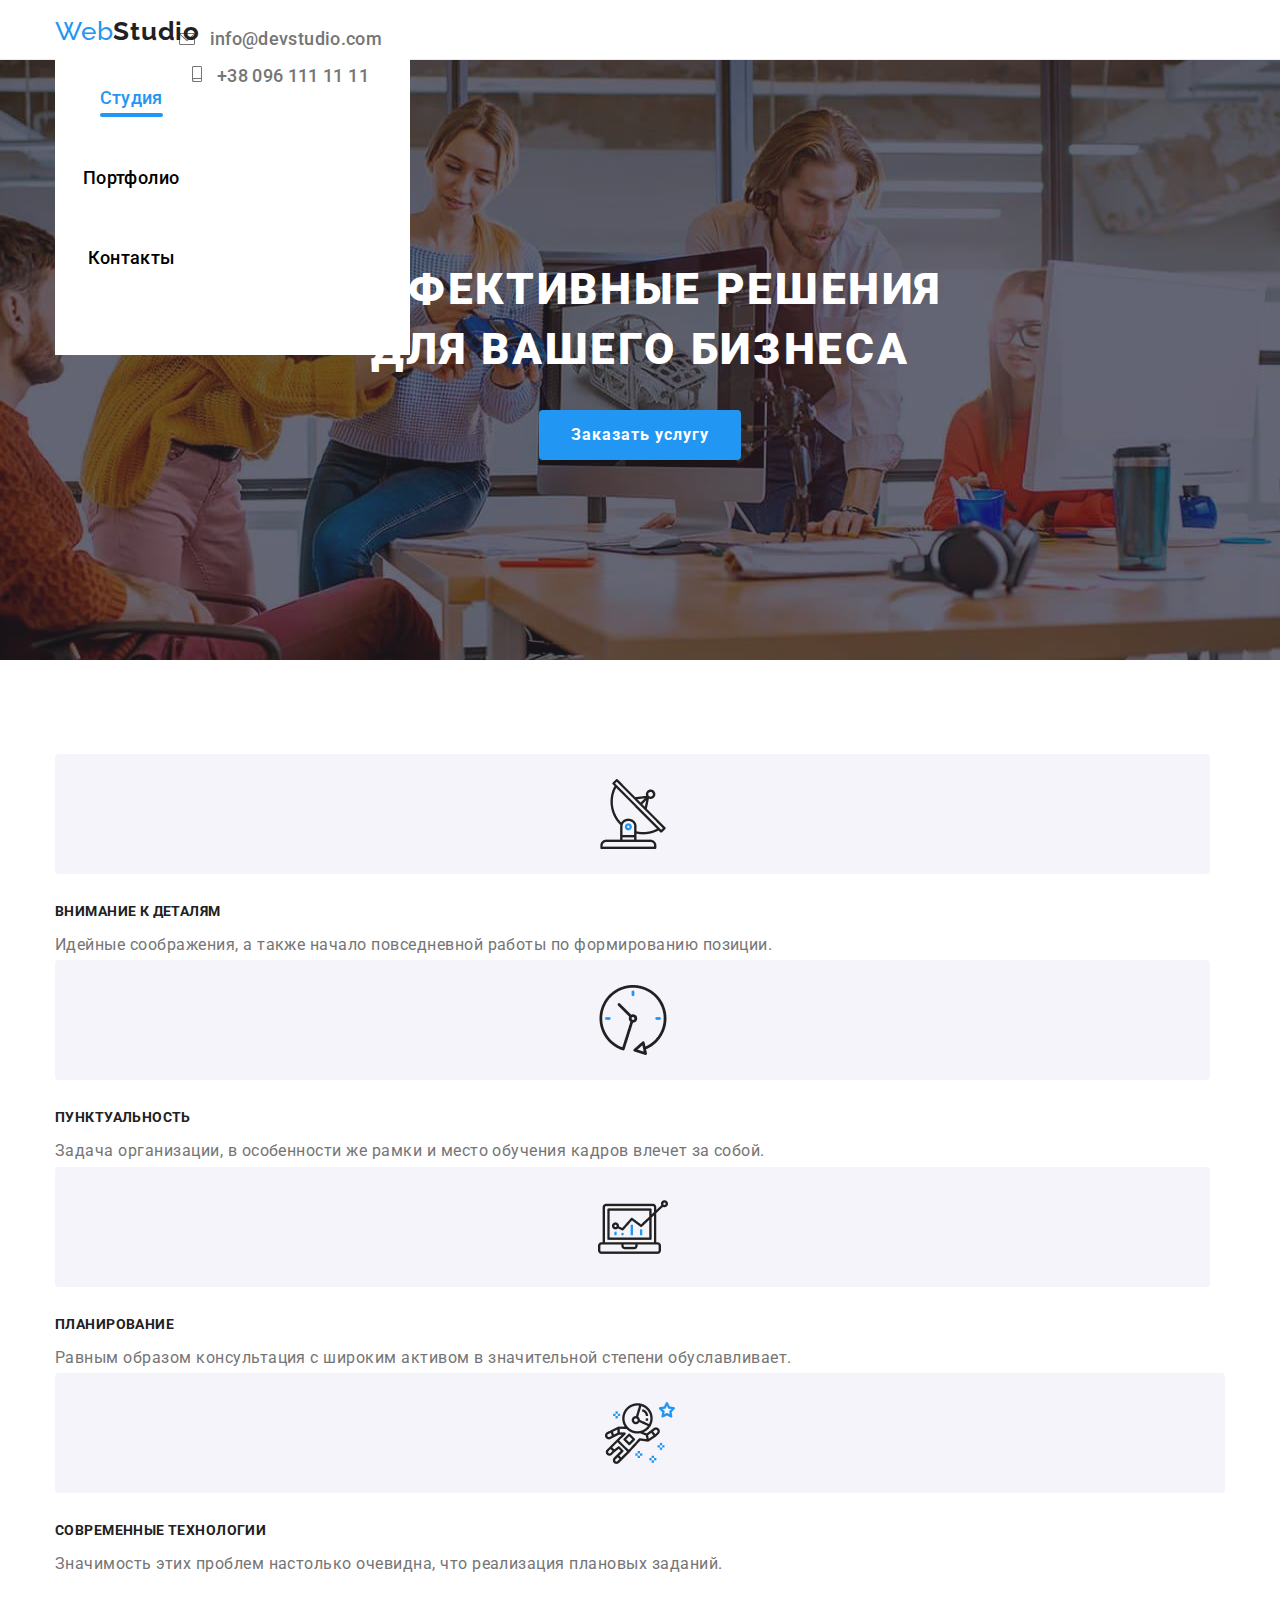
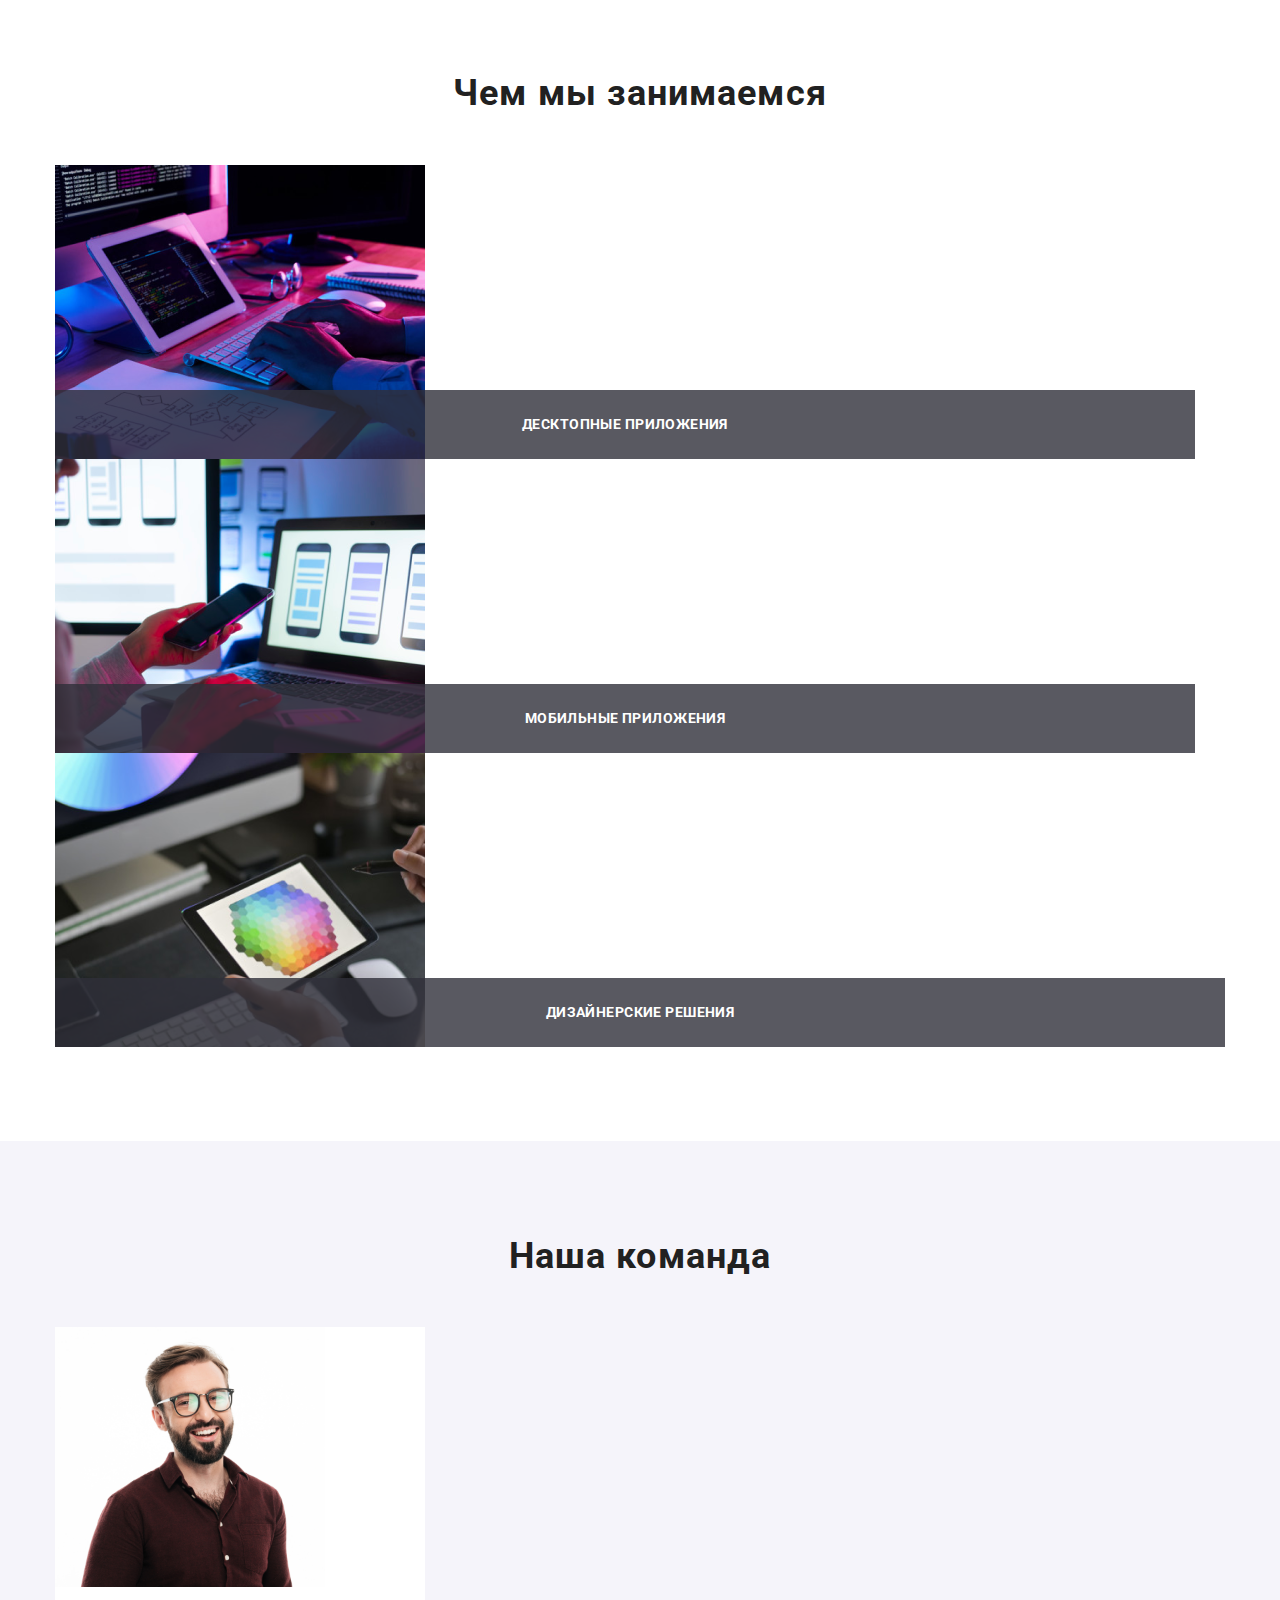
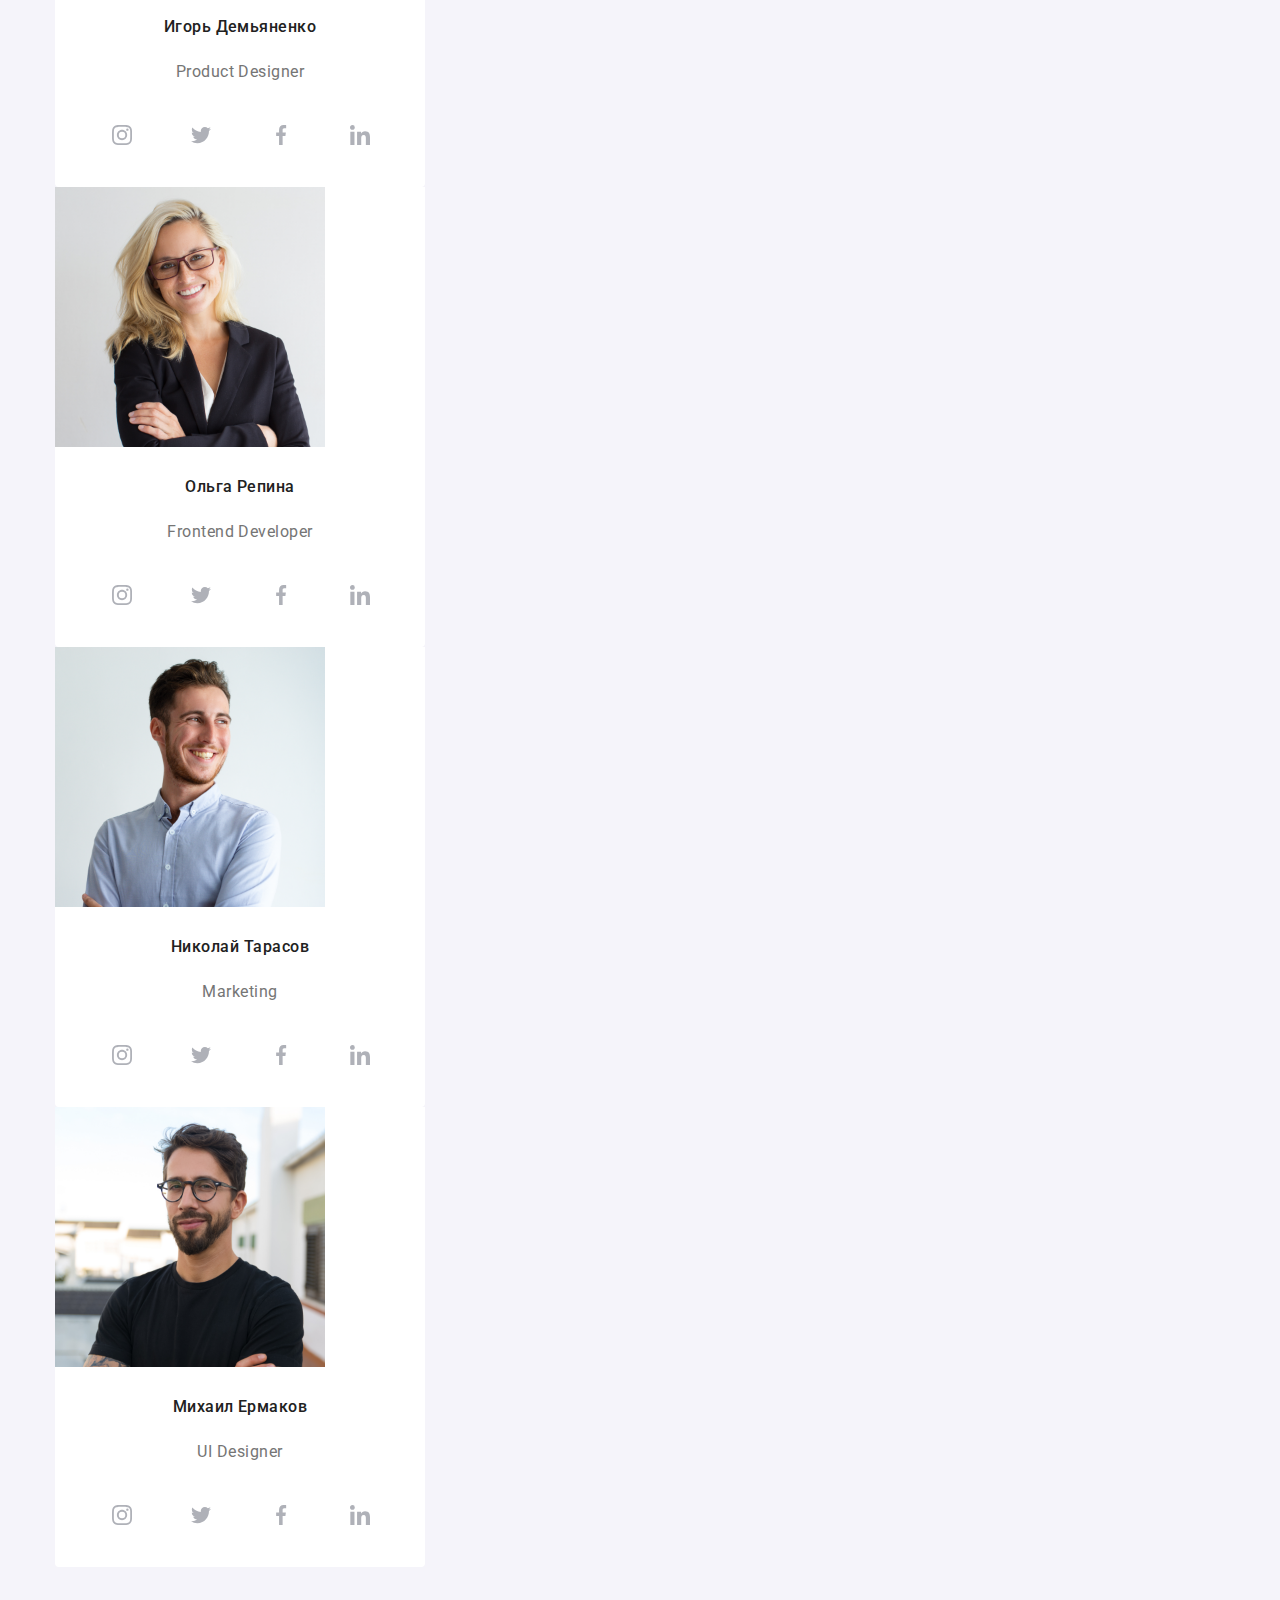
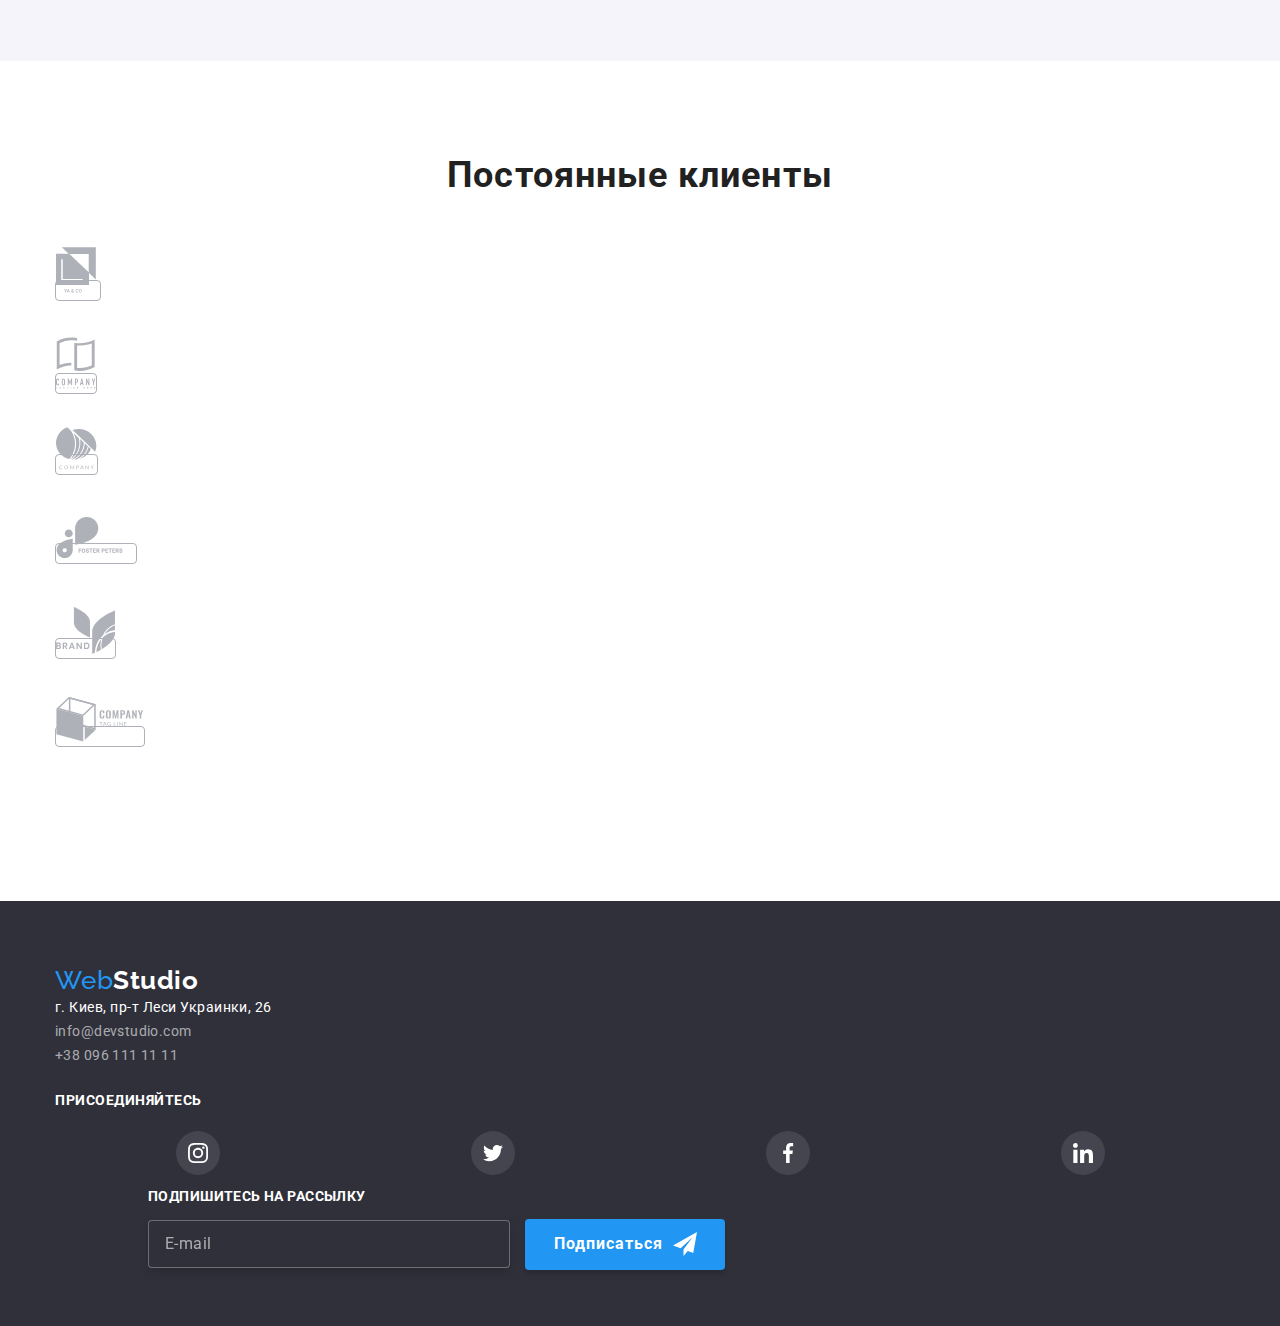
==== index.html @ 9c5ffc7f "mobile header" ====
<!DOCTYPE html>
<html lang="ru">
  <head>
    <meta charset="UTF-8" />
    <meta name="viewport" content="width=device-width, initial-scale=1.0" />
    <title>Title</title>
    <link
      href="https://fonts.googleapis.com/css2?family=Raleway:wght@700&family=Roboto:wght@400;500;700;900&display=swap"
      rel="stylesheet"
    />
    <link
      rel="stylesheet"
      href="https://cdnjs.cloudflare.com/ajax/libs/modern-normalize/0.7.0/modern-normalize.min.css"
    />
    <link rel="stylesheet" href="css/main.min.css" />
  </head>

  <body>
    <header class="header">
      <div class="container flexbox">
        <a href="./index.html" class="logo"
          ><span class="nav__link-logo--webtext">Web</span
          ><span class="nav__link-logo--text">Studio</span>
        </a>
        <button
          type="button"
          class="mobilebtn is-open"
          aria-expanded="false"
          aria-controls="mobile-menu"
          data-menu-button
        >
          <svg
            width="40px"
            height="40px"
            aria-label="Переключатель мобильного меню"
          >
            <use
              width="19"
              height="19"
              class="mobilebtn__close"
              xlink:href="./mobileicon/sprite.svg#close_24px"
            ></use>

            <use
              width="24"
              height="16"
              class="mobilebtn__menu"
              xlink:href="./mobileicon/sprite.svg#menu_24px"
            ></use>
          </svg>
        </button>
        <div class="mobile-menu is-open" id="mobile-menu" data-menu>
          <ul class="list mobile-text">
            <li class="mobile-text__item">
              <a href="./index.html" class="mobile-text__item--link--current"
                >Студия</a
              >
            </li>
            <li class="mobile-text__item">
              <a href="./portfolio.html" class="mobile-text__item--link"
                >Портфолио</a
              >
            </li>
            <li class="mobile-text__item">
              <a href="#" class="mobile-text__item--link">Контакты</a>
            </li>
          </ul>

          <ul class="list contacts">
            <li class="contacts__item">
              <a class="contacts__link" href="mailto:info@devstudio.com">
                <svg class="icon-mail">
                  <use href="./svg/xx/sprite.svg#envelope"></use>
                </svg>
                info@devstudio.com</a
              >
            </li>
            <li class="contacts__item">
              <a class="contacts__link" href="tel:+380961111111">
                <svg class="icon-tel">
                  <use href="./svg/xx/sprite.svg#smartphone"></use>
                </svg>
                +38 096 111 11 11</a
              >
            </li>
          </ul>
        </div>
        <!--<nav class="nav">
          <a href="./index.html" class="nav__link-logo"
            ><span class="nav__link-logo--webtext">Web</span
            ><span class="nav__link-logo--text">Studio</span>
          </a>

          <button
            type="button"
            class="mobilebtn is-open"
            aria-expanded="false"
            data-menu-button
          >
            <svg
              width="40"
              height="40"
              aria-label="Переключатель мобильного меню"
            >
              <use
                class="mobilebtn_close"
                xlink:href="./mobileicon/sprite.svg#close_24px"
              ></use>

              <use
                class="mobilebtn_menu"
                xlink:href="./mobileicon/sprite.svg#menu_24px"
              ></use>
            </svg>
          </button>
          <div class="mobile-menu">
            <ul class="list textnav">
              <li class="nav-item">
                <a href="./index.html" class="textnav--link--current">Студия</a>
              </li>
              <li class="nav-item">
                <a href="./portfolio.html" class="textnav--link">Портфолио</a>
              </li>
              <li class="nav-item">
                <a href="#" class="textnav--link">Контакты</a>
              </li>
            </ul>

            <ul class="list links-header">
              <li class="mail">
                <a class="mail__link" href="mailto:info@devstudio.com">
                  <svg class="icon-mail">
                    <use href="./svg/xx/sprite.svg#envelope"></use>
                  </svg>
                  info@devstudio.com</a
                >
              </li>
              <li class="tel">
                <a class="tel__link" href="tel:+380961111111">
                  <svg class="icon-tel">
                    <use href="./svg/xx/sprite.svg#smartphone"></use>
                  </svg>
                  +38 096 111 11 11</a
                >
              </li>
            </ul>
          </div>
          <ul class="list textnav">
            <li class="nav-item">
              <a href="./index.html" class="textnav--link--current">Студия</a>
            </li>
            <li class="nav-item">
              <a href="./portfolio.html" class="textnav--link">Портфолио</a>
            </li>
            <li class="nav-item">
              <a href="#" class="textnav--link">Контакты</a>
            </li>
          </ul>
        </nav>

        <ul class="list links-header">
          <li class="mail">
            <a class="mail__link" href="mailto:info@devstudio.com">
              <svg class="icon-mail">
                <use href="./svg/xx/sprite.svg#envelope"></use>
              </svg>
              info@devstudio.com</a
            >
          </li>
          <li class="tel">
            <a class="tel__link" href="tel:+380961111111">
              <svg class="icon-tel">
                <use href="./svg/xx/sprite.svg#smartphone"></use>
              </svg>
              +38 096 111 11 11</a
            >
          </li>
        </ul>-->
      </div>
    </header>

    <main>
      <!-- Герой -->
      <section class="hero">
        <div class="container">
          <h1 class="hero__title">
            Эффективные решения <br />
            для вашего бизнеса
          </h1>
          <button type="button" class="button__hero" data-modal-open>
            Заказать услугу
          </button>
        </div>
      </section>

      <!-- Особенности -->
      <section class="features">
        <div class="container">
          <ul class="skill flexbox">
            <li class="skill__icon icon-antena">
              <h3 class="skill__title-text">Внимание к деталям</h3>
              <p class="skill__paragraf">
                Идейные соображения, а также начало повседневной работы по
                формированию позиции.
              </p>
            </li>
            <li class="skill__icon icon-clock">
              <h3 class="skill__title-text">Пунктуальность</h3>
              <p class="skill__paragraf">
                Задача организации, в особенности же рамки и место обучения
                кадров влечет за собой.
              </p>
            </li>
            <li class="skill__icon icon-diagram">
              <h3 class="skill__title-text">Планирование</h3>
              <p class="skill__paragraf">
                Равным образом консультация с широким активом в значительной
                степени обуславливает.
              </p>
            </li>
            <li class="skill__icon icon-astronavt">
              <h3 class="skill__title-text">Современные технологии</h3>
              <p class="skill__paragraf">
                Значимость этих проблем настолько очевидна, что реализация
                плановых заданий.
              </p>
            </li>
          </ul>
        </div>
      </section>

      <!-- Чем мы занимаемся -->
      <section class="our-work">
        <div class="container">
          <h2 class="our-work__title">Чем мы занимаемся</h2>
          <ul class="our-work__list flexbox">
            <div class="our-work__overlay">
              <li>
                <img src="./img/img1.png" alt="" />
              </li>
              <p class="our-work__text">Десктопные приложения</p>
            </div>
            <div class="our-work__overlay">
              <li>
                <img src="./img/img2.png" alt="" />
                <p class="our-work__text">Мобильные приложения</p>
              </li>
            </div>
            <div class="our-work__overlay">
              <li>
                <img src="./img/img3.png" alt="" />
                <p class="our-work__text">Дизайнерские решения</p>
              </li>
            </div>
          </ul>
        </div>
      </section>

      <!-- Наша команда -->
      <section class="our-team">
        <div class="container">
          <h2 class="our-team__title">Наша команда</h2>
          <ul class="our-team__list">
            <li class="our-team__list--item">
              <img src="./img/foto1.png" alt="Игорь Демьяненко" width="270" />
              <h3 class="our-team__name">Игорь Демьяненко</h3>
              <p>Product Designer</p>
              <ul class="social">
                <li class="social__list">
                  <a class="social__link" href="https://www.instagram.com/">
                    <svg class="icon">
                      <use href="./svg/sprite.svg#instagram"></use>
                    </svg>
                  </a>
                </li>
                <li class="social__list">
                  <a class="social__link flex" href="https://twitter.com/home">
                    <svg class="icon">
                      <use href="./svg/sprite.svg#twitter"></use>
                    </svg>
                  </a>
                </li>
                <li class="social__list">
                  <a class="social__link flex" href="https://www.facebook.com/">
                    <svg class="icon">
                      <use href="./svg/sprite.svg#facebook"></use>
                    </svg>
                  </a>
                </li>
                <li class="social__list">
                  <a class="social__link flex" href="https://www.linkedin.com/">
                    <svg class="icon">
                      <use href="./svg/sprite.svg#linkedin"></use>
                    </svg>
                  </a>
                </li>
              </ul>
            </li>
            <li class="our-team__list--item">
              <img src="./img/foto2.png" alt="Ольга Репина" width="270" />
              <h3 class="our-team__name">Ольга Репина</h3>
              <p>Frontend Developer</p>
              <ul class="social">
                <li class="social__list">
                  <a
                    class="social__link flex"
                    href="https://www.instagram.com/"
                  >
                    <svg class="icon">
                      <use href="./svg/sprite.svg#instagram"></use>
                    </svg>
                  </a>
                </li>
                <li class="social__list">
                  <a class="social__link flex" href="https://twitter.com/home">
                    <svg class="icon">
                      <use href="./svg/sprite.svg#twitter"></use>
                    </svg>
                  </a>
                </li>
                <li class="social__list">
                  <a class="social__link flex" href="https://www.facebook.com/">
                    <svg class="icon">
                      <use href="./svg/sprite.svg#facebook"></use>
                    </svg>
                  </a>
                </li>
                <li class="social__list">
                  <a class="social__link flex" href="https://www.linkedin.com/">
                    <svg class="icon">
                      <use href="./svg/sprite.svg#linkedin"></use>
                    </svg>
                  </a>
                </li>
              </ul>
            </li>
            <li class="our-team__list--item">
              <img src="./img/foto3.png" alt="Николай Тарасов" width="270" />
              <h3 class="our-team__name">Николай Тарасов</h3>
              <p>Marketing</p>
              <ul class="social">
                <li class="social__list">
                  <a
                    class="social__link flex"
                    href="https://www.instagram.com/"
                  >
                    <svg class="icon">
                      <use href="./svg/sprite.svg#instagram"></use>
                    </svg>
                  </a>
                </li>
                <li class="social__list">
                  <a class="social__link flex" href="https://twitter.com/home">
                    <svg class="icon">
                      <use href="./svg/sprite.svg#twitter"></use>
                    </svg>
                  </a>
                </li>
                <li class="social__list">
                  <a class="social__link flex" href="https://www.facebook.com/">
                    <svg class="icon">
                      <use href="./svg/sprite.svg#facebook"></use>
                    </svg>
                  </a>
                </li>
                <li class="social__list">
                  <a class="social__link flex" href="https://www.linkedin.com/">
                    <svg class="icon">
                      <use href="./svg/sprite.svg#linkedin"></use>
                    </svg>
                  </a>
                </li>
              </ul>
            </li>
            <li class="our-team__list--item">
              <img src="./img/foto4.png" alt="Михаил Ермаков" width="270" />
              <h3 class="our-team__name">Михаил Ермаков</h3>
              <p>UI Designer</p>
              <ul class="social">
                <li class="social__list">
                  <a
                    class="social__link flex"
                    href="https://www.instagram.com/"
                  >
                    <svg class="icon">
                      <use href="./svg/sprite.svg#instagram"></use>
                    </svg>
                  </a>
                </li>
                <li class="social__list">
                  <a class="social__link flex" href="https://twitter.com/home">
                    <svg class="icon">
                      <use href="./svg/sprite.svg#twitter"></use>
                    </svg>
                  </a>
                </li>
                <li class="social__list">
                  <a class="social__link flex" href="https://www.facebook.com/">
                    <svg class="icon">
                      <use href="./svg/sprite.svg#facebook"></use>
                    </svg>
                  </a>
                </li>
                <li class="social__list">
                  <a class="social__link flex" href="https://www.linkedin.com/">
                    <svg class="icon">
                      <use href="./svg/sprite.svg#linkedin"></use>
                    </svg>
                  </a>
                </li>
              </ul>
            </li>
          </ul>
        </div>
      </section>
      <section>
        <!-- Постоянные клиенты -->
        <div class="container">
          <h2 class="title-client">Постоянные клиенты</h2>
          <ul class="client">
            <li class="client__list">
              <a class="client__list--logo-link" href="">
                <svg class="client__list--logo-one">
                  <use xlink:href=".\svg\sprite.svg#logo1"></use>
                </svg>
              </a>
            </li>

            <li class="client__list">
              <a class="client__list--logo-link" href="">
                <svg class="client__list--logo-two">
                  <use xlink:href="./svg/sprite.svg#logo2"></use>
                </svg>
              </a>
            </li>

            <li class="client__list">
              <a class="client__list--logo-link" href="">
                <svg class="client__list--logo-three">
                  <use xlink:href="./svg/sprite.svg#logo3"></use>
                </svg>
              </a>
            </li>

            <li class="client__list">
              <a class="client__list--logo-link" href="">
                <svg class="client__list--logo-four">
                  <use xlink:href="./svg/sprite.svg#logo4"></use>
                </svg>
              </a>
            </li>

            <li class="client__list">
              <a class="client__list--logo-link" href="">
                <svg class="client__list--logo-five">
                  <use xlink:href="./svg/sprite.svg#logo5"></use>
                </svg>
              </a>
            </li>

            <li class="client__list">
              <a class="client__list--logo-link" href="">
                <svg class="client__list--logo-six">
                  <use xlink:href="./svg/sprite.svg#logo6"></use>
                </svg>
              </a>
            </li>
          </ul>
        </div>
      </section>
    </main>
    <!-- Контакты -->
    <footer class="section-footer">
      <div class="footer container">
        <div class="address">
          <a href="./index.html"
            ><span class="address__accent-text">Web</span
            ><span class="address__logo-footer">Studio</span></a
          >
          <address class="address--footer">
            г. Киев, пр-т Леси Украинки, 26
          </address>

          <ul class="footer__links">
            <li>
              <a href="mailto:info@devstudio.com" class="footer__links--mail"
                >info@devstudio.com</a
              >
            </li>
            <li>
              <a href="tel:+380961111111" class="footer__links--tel"
                >+38 096 111 11 11</a
              >
            </li>
          </ul>
        </div>
        <div class="join">
          <h5>присоединяйтесь</h5>
          <ul class="footer-social">
            <li class="social__list">
              <a class="join__link" href="https://www.instagram.com/">
                <svg class="icon">
                  <use href="./svg/sprite.svg#instagram"></use>
                </svg>
              </a>
            </li>
            <li class="social__list">
              <a class="join__link" href="https://twitter.com/home">
                <svg class="icon">
                  <use href="./svg/sprite.svg#twitter"></use>
                </svg>
              </a>
            </li>
            <li class="social__list">
              <a class="join__link" href="https://www.facebook.com/">
                <svg class="icon">
                  <use href="./svg/sprite.svg#facebook"></use>
                </svg>
              </a>
            </li>
            <li class="social__list">
              <a class="join__link" href="https://www.linkedin.com/">
                <svg class="icon">
                  <use href="./svg/sprite.svg#linkedin"></use>
                </svg>
              </a>
            </li>
          </ul>
        </div>
        <div class="footer-form">
          <p>Подпишитесь на рассылку</p>
          <form action="subscribe-form"></form>
          <input
            class="footer-form__input"
            type="email"
            name="email"
            placeholder="E-mail"
          />
          <button class="footer-form__btn">
            Подписаться
            <svg class="footer-form--icon">
              <use xlink:href="./form/sprite.svg#send"></use>
            </svg>
          </button>
        </div>
      </div>
    </footer>

    <div class="backdrop is-hidden" data-modal>
      <div class="modal">
        <button type="button" class="modal__close-button" data-modal-close>
          ✕
        </button>

        <div class="modal__content">
          <p class="modal__title">Оставьте свои данные, мы вам перезвоним</p>

          <form action=""></form>
          <form class="form">
            <div class="form__field">
              <label for="name" class="form--label">Имя</label>
              <input type="text" name="name" id="name" class="form--input" />
              <svg class="form__field--icon">
                <use href="./form/sprite.svg#name"></use>
              </svg>
            </div>

            <div class="form__field">
              <label for="tel" class="form--label">Телефон</label>
              <input type="tel" name="tel" id="tel" class="form--input" />
              <svg class="form__field--icon">
                <use href="./form/sprite.svg#phone"></use>
              </svg>
            </div>

            <div class="form__field">
              <label for="email" class="form--label">Почта</label>
              <input type="email" name="email" id="email" class="form--input" />
              <svg class="form__field--icon">
                <use href="./form/sprite.svg#email"></use>
              </svg>
            </div>

            <div class="form__field">
              <label for="comments" class="form--label">Комментарий</label>
              <textarea
                class="form--textarea"
                name="comments"
                id="comments"
                cols="30"
                ows="10"
                placeholder="Введите текст"
              ></textarea>
            </div>

            <div class="form__field checkbox">
              <label class="form--label"
                >Соглашаюсь с рассылкой и принимаю
                <a class="form--link" href="">Условия договора</a>
                <input
                  type="checkbox"
                  name="checkbox"
                  class="form--input--checkbox"
                />
                <span class="check-box"> </span>
              </label>
            </div>

            <button type="submit" class="submit-button">Отправить</button>
          </form>
        </div>
      </div>
    </div>
    <script src="./js/script.js"></script>
    <script src="./js/menu.js"></script>
  </body>
</html>
---- css/main.min.css ----
html{box-sizing:border-box}body{color:#757575;background-color:#fff;font-family:Roboto, sans-serif;letter-spacing:0.03em}a{text-decoration:none}.container{width:1200px;margin-left:auto;margin-right:auto;padding-left:15px;padding-right:15px}@media (min-width: 480px){.container{width:480px}}@media (min-width: 768px){.container{width:768px}}@media (min-width: 1200px){.container{width:1200px;margin-left:auto;margin-right:auto;padding-left:15px;padding-right:15px}}.header .portfolio-header .flexbox{align-items:center;justify-content:flex-end}.header .portfolio-header{padding-top:32px;padding-bottom:32px}.header .portfolio-header .mail{margin-right:50px}.portfolio{margin-top:95px;margin-bottom:93px}.portfolio-header{border-bottom:1px solid #eeeeee}img{display:block;height:auto}.client{box-sizing:border-box;justify-content:space-between;padding-bottom:94px;padding-top:50px;list-style:none;margin:0;padding-left:0}.client__list{margin:0;width:calc((100% - 30px * 5) / 6);height:90px}.client__list:last-child{margin-right:0px}.client__list--logo-link{margin:0;width:100%;height:100%;color:#afb1b8;border:1px solid #afb1b8;border-radius:4px;justify-content:center;align-items:center;transition-property:border;transition-duration:250ms;transition-timing-function:cubic-bezier(0.4, 0, 0.2, 1)}.client__list--logo-link:hover svg{cursor:pointer;fill:#2196f3}.client__list--logo-link:hover{border:1px solid #2196f3;border-radius:4px}.client__list--logo-one{width:44px;height:49px;fill:currentColor;transition-property:fill;transition-duration:250ms;transition-timing-function:cubic-bezier(0.4, 0, 0.2, 1)}.client__list--logo-two{width:40px;height:52px;fill:currentColor;transition-property:fill;transition-duration:250ms;transition-timing-function:cubic-bezier(0.4, 0, 0.2, 1)}.client__list--logo-three{width:41px;height:43px;fill:currentColor;transition-property:fill;transition-duration:250ms;transition-timing-function:cubic-bezier(0.4, 0, 0.2, 1)}.client__list--logo-four{width:80px;height:42px;fill:currentColor;transition-property:fill;transition-duration:250ms;transition-timing-function:cubic-bezier(0.4, 0, 0.2, 1)}.client__list--logo-five{width:59px;height:47px;fill:currentColor;transition-property:fill;transition-duration:250ms;transition-timing-function:cubic-bezier(0.4, 0, 0.2, 1)}.client__list--logo-six{width:88px;height:45px;fill:currentColor;transition-property:fill;transition-duration:250ms;transition-timing-function:cubic-bezier(0.4, 0, 0.2, 1)}button{font-family:inherit}.button__hero{color:#fff;background-color:#2196f3;font-weight:bold;font-size:16px;line-height:1.88;text-align:center;letter-spacing:0.06em;cursor:pointer;border:none;border-radius:4px;padding:10px 32px}.submit-button{width:200px;height:50px;background:#2196f3;border-radius:4px;border:none;color:#fff;font-family:Roboto;font-weight:bold;font-size:16px;line-height:1.9;letter-spacing:0.06em;margin-left:124px}.submit-button:focus,.submit-button:hover{box-shadow:0px 4px 4px rgba(0,0,0,0.15)}.list-button{list-style:none;justify-content:center;padding:0;margin:0;padding-bottom:50px}.list-button__item:not(:last-child){margin-right:8px}.list-button__item--button{color:#212121;background-color:#f5f4fa;font-weight:500;font-size:16px;line-height:1.62;letter-spacing:0.03em;text-align:center;border:none;border-radius:4px;padding:6px 22px;transition-property:background-color, color;transition-duration:250ms;transition-timing-function:cubic-bezier(0.4, 0, 0.2, 1)}.list-button__item--button:hover,.list-button__item--button:focus{color:#fff;background-color:#2196f3}.social{align-items:center;justify-content:space-around;padding-top:16px;padding-bottom:30px;padding-right:30px;padding-left:32px;list-style:none;display:flex}.social__list .social__link,.social__list .follow-link{width:44px;height:44px}.social__list:not(:last-child){margin-right:10px}.social__link{display:flex;margin:0;width:100%;height:100%;justify-content:center;align-items:center;border-radius:50%;transition-property:background-color;transition-duration:250ms;transition-timing-function:cubic-bezier(0.4, 0, 0.2, 1)}.social__link:hover{background-color:#2196f3}.social__link:hover .icon{fill:#fff}.footer-social{align-items:center;justify-content:space-around;margin-top:20px;display:flex;list-style:none;padding:0;margin:0}.footer-social:not(:last-child){margin-right:10px}.join{color:#fff;font-weight:bold;font-size:17px;line-height:1.14;letter-spacing:0.03em;text-transform:uppercase}.join__link{display:flex;margin:0;width:44px;height:44px;justify-content:center;align-items:center;border-radius:50%;background-color:rgba(255,255,255,0.1);transition-property:background-color;transition-duration:250ms;transition-timing-function:cubic-bezier(0.4, 0, 0.2, 1)}.join__link:hover{background-color:#2196f3}.join__link:hover .icon{fill:#fff}.join__link .icon{fill:#fff}.backdrop{position:fixed;top:0;left:0;width:100%;height:100%;background-color:rgba(0,0,0,0.2);opacity:1;transition:opacity 250ms cubic-bezier(0.4, 0, 0.2, 1);z-index:1;overflow-y:scroll}.is-hidden{display:none}.modal{position:absolute;top:50%;left:50%;transform:translate(-50%, -50%) scale(1);transition:750ms cubic-bezier(0.4, 0, 0.2, 1);width:528px;height:581px;background:#fff;box-shadow:0px 1px 3px rgba(0,0,0,0.12),0px 1px 1px rgba(0,0,0,0.14),0px 2px 1px rgba(0,0,0,0.2);border-radius:4px}.modal__close-button{position:absolute;font-size:15px;width:30px;height:30px;background:#fff;box-sizing:border-box;border-radius:50%;border:1px solid rgba(0,0,0,0.1);top:8px;right:8px;outline:transparent}.modal__close-button:hover,.modal__close-button:focus{color:#2196f3}.modal__content{display:flex;flex-direction:column;padding:40px}.modal__title{font-family:Roboto;font-weight:bold;font-size:20px;line-height:1.2;text-align:center;letter-spacing:0.03em;color:#212121;margin-bottom:16px}.form{background:#fff;border-radius:4px}.form__field{position:relative;display:flex;flex-direction:column}.form__field.checkbox{display:flex;flex-direction:row;justify-content:center;margin-bottom:30px}.form--label{margin-bottom:4px;font-family:Roboto;font-size:12px;line-height:1.17;letter-spacing:0.01em;color:#757575}.form--input{width:448px;height:40px;border:1px solid rgba(33,33,33,0.2);box-sizing:border-box;border-radius:4px;margin-bottom:14px;padding-left:42px;outline:none}.form--input:focus{border:1px solid #2196f3;border-width:1px;transition-property:border;outline:none}.form--input:focus+svg{fill:#2196f3;transition-property:fill}.form--input--checkbox{-webkit-appearance:none;-moz-appearance:none;appearance:none;position:absolute}.form--input--checkbox:checked+.check-box{background-image:url(../modal/check.svg);fill:#fff;background-color:#2196f3;transition-property:background-color, fill;transition-duration:250ms;transition-timing-function:cubic-bezier(0.4, 0, 0.2, 1)}.form__field--icon{position:absolute;top:29px;left:14px;height:18px;width:18px}.form--textarea{height:120px;border:1px solid rgba(33,33,33,0.2);box-sizing:border-box;border-radius:4px;resize:none;margin-bottom:20px;padding:12px 16px}.form--textarea::placeholder{font-family:Roboto;font-size:12px;line-height:1.2;letter-spacing:0.01em;color:rgba(117,117,117,0.5)}.form--link{color:#2196f3;border-bottom:1px solid #2196f3;display:inline-block;line-height:0.85}.form--textarea:focus{border:1px solid #2196f3;border-width:1px;transition-property:border;transition-duration:250ms;transition-timing-function:cubic-bezier(0.4, 0, 0.2, 1);outline:none}.check-box{position:absolute;background-image:url(../modal/Vector.svg);width:16px;height:15px;left:30px}.footer-form{font-weight:bold;font-size:14px;line-height:1.14;letter-spacing:0.03em;text-transform:uppercase;color:#fff;padding-left:93px}.footer-form__input{background-color:#2f303a;padding-left:16px;padding-right:166px;padding-top:15px;padding-bottom:15px;margin-right:12px;border:1px solid rgba(255,255,255,0.3);box-sizing:border-box;filter:drop-shadow(0px 4px 4px rgba(0,0,0,0.15));border-radius:4px}.footer-form__btn{display:inline-flex;align-items:center;padding-top:10px;padding-bottom:10px;padding-left:29px;padding-right:28px;font-weight:bold;font-size:16px;line-height:1.9;letter-spacing:0.06em;border:none;color:#fff;background-color:#2196f3;box-shadow:0px 4px 4px rgba(0,0,0,0.15);border-radius:4px;cursor:pointer}.footer-form--icon{width:24px;height:24px;margin-left:10px}input::placeholder{font-family:Roboto;font-size:16px;line-height:1.25;letter-spacing:0.03em;color:rgba(255,255,255,0.6)}.icon-mail{content:"";display:inline-block;width:16px;height:12px;margin-right:10px;background-image:url(./svg/xx/sprite.svg#envelope);background-size:contain;fill:currentColor;transition:color cubic-bezier(0.4, 0, 0.2, 1)}.icon-tel{content:"";display:inline-block;width:10px;height:16px;margin-right:10px;background-image:url(./svg/xx/sprite.svg#smartphone);background-size:contain;fill:currentColor;transition:color cubic-bezier(0.4, 0, 0.2, 1)}.nav{margin-right:auto;color:#212121}.nav__link-logo{padding-top:24px}.nav__link-logo--webtext{font-family:Raleway, sans-serif;font-weight:500;font-size:26px;line-height:1.19px;letter-spacing:0.03em;color:#2196f3}.nav__link-logo--text{font-family:Raleway, sans-serif;font-weight:bold;font-size:26px;line-height:1.19;letter-spacing:0.03em;margin-right:93px;color:#212121}.nav-item:not(:last-child){margin-right:50px}.textnav{color:#2196f3}.textnav--link:hover,.textnav--link:focus{color:#2196f3}.textnav--link--current{color:#2196f3;font-weight:500;font-size:14px;line-height:1.14;letter-spacing:0.02em;padding-top:32px;padding-bottom:32px;position:relative}.textnav--link--current::after{display:block;content:"";width:100%;height:4px;left:0;bottom:0;color:#2196f3;background:#2196f3;border-radius:2px;position:absolute}.textnav--link--prtflcurrent{color:#2196f3;font-weight:500;font-size:14px;line-height:1.14;letter-spacing:0.02em;padding-top:32px;padding-bottom:32px;position:relative}.textnav--link--prtflcurrent::after{display:block;content:"";width:100%;height:4px;left:0;bottom:0;color:#2196f3;background-color:#2196f3;border-radius:2px;position:absolute}.textnav--link{font-weight:500;font-size:14px;line-height:1.14;letter-spacing:0.02em;padding-top:32px;padding-bottom:32px;position:relative;color:#212121;transition-property:color;transition-duration:250ms;transition-timing-function:cubic-bezier(0.4, 0, 0.2, 1)}.links-header{font-weight:500;font-size:14px;line-height:1.14;letter-spacing:0.02em;padding-top:32px;color:#757575;transition-property:color;transition-duration:250ms;transition-timing-function:cubic-bezier(0.4, 0, 0.2, 1)}.mail__link{padding-right:30px;padding-top:32px;align-items:center;color:#757575;transition-property:color;transition-duration:250ms;transition-timing-function:cubic-bezier(0.4, 0, 0.2, 1)}.mail__link:hover,.mail__link:focus{fill:#2196f3;color:#2196f3}.tel__link{padding-top:32px;align-items:center;color:#757575;transition-property:color;transition-duration:250ms;transition-timing-function:cubic-bezier(0.4, 0, 0.2, 1)}.tel__link:hover,.tel__link:focus{cursor:pointer;fill:#2196f3;color:#2196f3}.hero{max-width:1600px;height:600px;margin-left:auto;margin-right:auto;background-image:linear-gradient(to right, rgba(47,48,58,0.4), rgba(47,48,58,0.4)),url(../img/hero-img.jpg);background-repeat:no-repeat;background-position:center;background-size:cover;background-color:#2f303a;padding-top:200px;padding-bottom:200px;text-align:center}.hero__title{font-weight:900;font-size:44px;line-height:1.36;text-align:center;letter-spacing:0.06em;text-transform:uppercase;margin:0;padding:0;margin-bottom:30px;color:#fff}.features{margin-top:94px}.list{list-style:none;padding:0;margin:0}.skill{list-style:none;padding:0;margin:0}.skill__icon{margin-right:15px}.skill__icon:last-child{margin-right:0}.skill__title-text{font-weight:bold;font-size:14px;line-height:1.14;letter-spacing:0.03em;text-transform:uppercase;color:#212121;padding-top:30px;padding-bottom:10px;margin:0}.skill__paragraf{font-size:16px;line-height:1.9;letter-spacing:0.03em;color:#757575;margin:0}.skill__icon::before{content:"";display:block;min-width:270px;min-height:120px;border-radius:4px;background:#f5f4fa;background-repeat:no-repeat;background-position:center}.icon-antena::before{background-image:url(../img/antenna.png)}.icon-clock::before{background-image:url(../img/clock.png)}.icon-diagram::before{background-image:url(../img/diagram.png)}.icon-astronavt::before{background-image:url(../img/astronaut.png)}.our-work{margin-top:94px}@media (max-width: 1199px){.our-work{display:none}}.our-work__title{font-weight:bold;font-size:36px;line-height:1.16;text-align:center;letter-spacing:0.03em;color:#212121;margin:0;margin-bottom:50px}.our-work__list{padding:0}.our-work__overlay{position:relative;margin-right:30px;list-style:none;padding:0}.our-work__overlay:last-child{margin-right:0}.our-work__text{display:block;background:rgba(47,48,58,0.8);width:100%;height:auto;position:absolute;padding-top:27px;padding-bottom:27px;left:0;bottom:0;margin:0;font-style:normal;font-weight:700;font-size:14px;line-height:1.1em;text-align:center;letter-spacing:0.03em;text-transform:uppercase;color:#fff}.our-team{font-size:16px;line-height:1.19;text-align:center;letter-spacing:0.03em;color:#757575;margin-top:94px;padding-top:94px;padding-bottom:94px;background-color:#f5f4fa}.our-team__title{font-weight:bold;font-size:36px;line-height:1.17;text-align:center;letter-spacing:0.03em;color:#212121;margin:0;padding:0}.our-team__list{list-style:none;margin:0;padding-top:50px;padding-left:0}.our-team__list--item{width:calc((100% - 30px * 2) / 3);margin-right:30px;border-radius:0px 0px 4px 4px;background-color:#fff}.our-team__list--item:hover,.our-team__list--item:focus{box-shadow:0px 1px 1px rgba(0,0,0,0.12),0px 4px 4px rgba(0,0,0,0.06),1px 4px 6px rgba(0,0,0,0.16)}.our-team__list--item:nth-child(4n){margin-right:0px}.our-team__name{padding-top:30px;padding-bottom:10px;margin:0;font-weight:500;font-size:16px;line-height:1.19;text-align:center;color:#212121}.icon{width:20px;height:20px;fill:#afb1b8;transition-property:fill;transition-duration:250ms;transition-timing-function:cubic-bezier(0.4, 0, 0.2, 1)}.title-client{font-weight:bold;font-size:36px;line-height:1.16;text-align:center;letter-spacing:0.03em;color:#212121;padding-top:94px;margin:0}.section-footer{padding-top:64px;padding-bottom:56px;background-color:#2f303a;margin-top:20px}.address{margin-right:70px}.address__accent-text{font-family:Raleway, sans-serif;font-weight:500;font-size:26px;line-height:1.19px;letter-spacing:0.03em;color:#2196f3}.address--footer{color:#fff;font-size:14px;line-height:1.71;font-style:normal}.address__logo-footer{font-family:Raleway, sans-serif;font-weight:bold;font-size:26px;line-height:1.2;color:#fff}.footer{align-items:baseline}.footer__links{list-style:none;padding:0;margin:0}.footer__links :hover,.footer__links :focus{color:#2196f3}.footer__links--mail,.footer__links--tel{font-size:14px;line-height:1.7;letter-spacing:0.03em;color:rgba(255,255,255,0.6);transition-property:color;transition-duration:250ms;transition-timing-function:cubic-bezier(0.4, 0, 0.2, 1)}.cards{margin-bottom:94px}.card-item{width:calc((100% - 30px * 2) / 3);margin-right:30px;margin-bottom:30px;border:1px solid #eeeeee;background-color:#fff;position:relative;overflow:hidden}.card-item:hover,.card-item:focus{box-shadow:0px 1px 1px rgba(0,0,0,0.12),0px 4px 4px rgba(0,0,0,0.06),1px 4px 6px rgba(0,0,0,0.16)}.card-item:hover .description,.card-item:hover .card-thumb::before{opacity:1;transform:translateY(0)}.card-item:nth-child(3n){margin-right:0px}.card-item:nth-last-child(-n+3){margin-bottom:0px}.card-thumb{position:relative;overflow:hidden}.card-thumb::before{position:absolute;content:"";display:flex;justify-content:center;align-items:center;width:100%;height:100%;bottom:-100%;right:0;background-color:#2196f3;transform:translateY(100%);transition:transform 250ms cubic-bezier(0.4, 0, 0.2, 1);overflow:hidden;opacity:1}.card-text{font-weight:bold;font-size:18px;line-height:2;letter-spacing:0.06em;color:#212121;margin:0}.text-card{padding:20px 24px}.paragraf{color:#757575}.gallery{font-size:16px;line-height:1.87;flex-wrap:wrap}.description{position:absolute;margin:0;width:100%;height:294px;top:0;right:0;padding:63px 24px;font-weight:400;font-size:18px;line-height:1.56;letter-spacing:0.03em;color:#fff;background-color:rgba(33,150,243,0.9);transform:translateY(100%);transition:transform 250ms cubic-bezier(0.4, 0, 0.2, 1)}.logo{color:#2196f3;font-family:Raleway, sans-serif;font-weight:normal;font-size:26px;line-height:1.2;letter-spacing:0.03em;-webkit-text-decoration-line:none;text-decoration-line:none;padding-top:16px;position:absolute}.mobilebtn{position:absolute;display:inline-flex;margin:0;padding:0;margin-top:22px;border:none;background-color:transparent;top:0;right:0}@media screen and (min-width: 768px){.mobilebtn{display:none}}.mobilebtn__close{display:none}.is-open .mobilebtn__close{display:block}.is-open .mobilebtn__menu{display:none}.mobilebtn:focus,.mobilebtn:hover{fill:#2196f3;outline:none}.mobile-menu{background-color:#fff;padding:28px;text-align:center;font-style:28px}@media screen and (max-width: 767px){.mobile-menu{display:none;position:absolute;top:100%;left:0;width:100%;height:453px}.mobile-menu.is-open{display:block}}@media screen and (min-width: 768px){.mobile-menu{display:inline-flex;flex-grow:1;justify-content:space-between}}.mobile-text{margin-left:auto;font-style:normal;font-weight:500;font-size:18px;line-height:1.1;letter-spacing:0.02em;text-align:center}.mobile-text__item{margin-bottom:60px}.mobile-text__item:not(:last-child){margin-bottom:40px}.mobile-text__item--link{color:#000;text-align:center;margin-top:60px}.mobile-text__item{color:#000;text-align:center;margin-top:60px}.mobile-text__item--link--current{color:#2196f3;position:relative}.mobile-text__item--link--current::after{position:absolute;content:"";width:100%;height:4px;left:0;bottom:-8px;background-color:#2196f3;border-radius:2px;margin-bottom:-1px}.contacts{text-align:center;font-family:Roboto;font-style:normal;font-weight:500;font-size:18px;line-height:21px;letter-spacing:0.02em}.contacts__link:hover{color:#2196f3}.contacts__item:first-child{margin-bottom:16px}.contacts__link{color:#757575}.header{position:relative;height:60px;right:0;left:0;top:0;background-color:#fff;z-index:1;border-bottom:1px solid #ececec;-webkit-box-align:center;-ms-flex-align:center;align-items:center}
/*# sourceMappingURL=main.min.css.map */
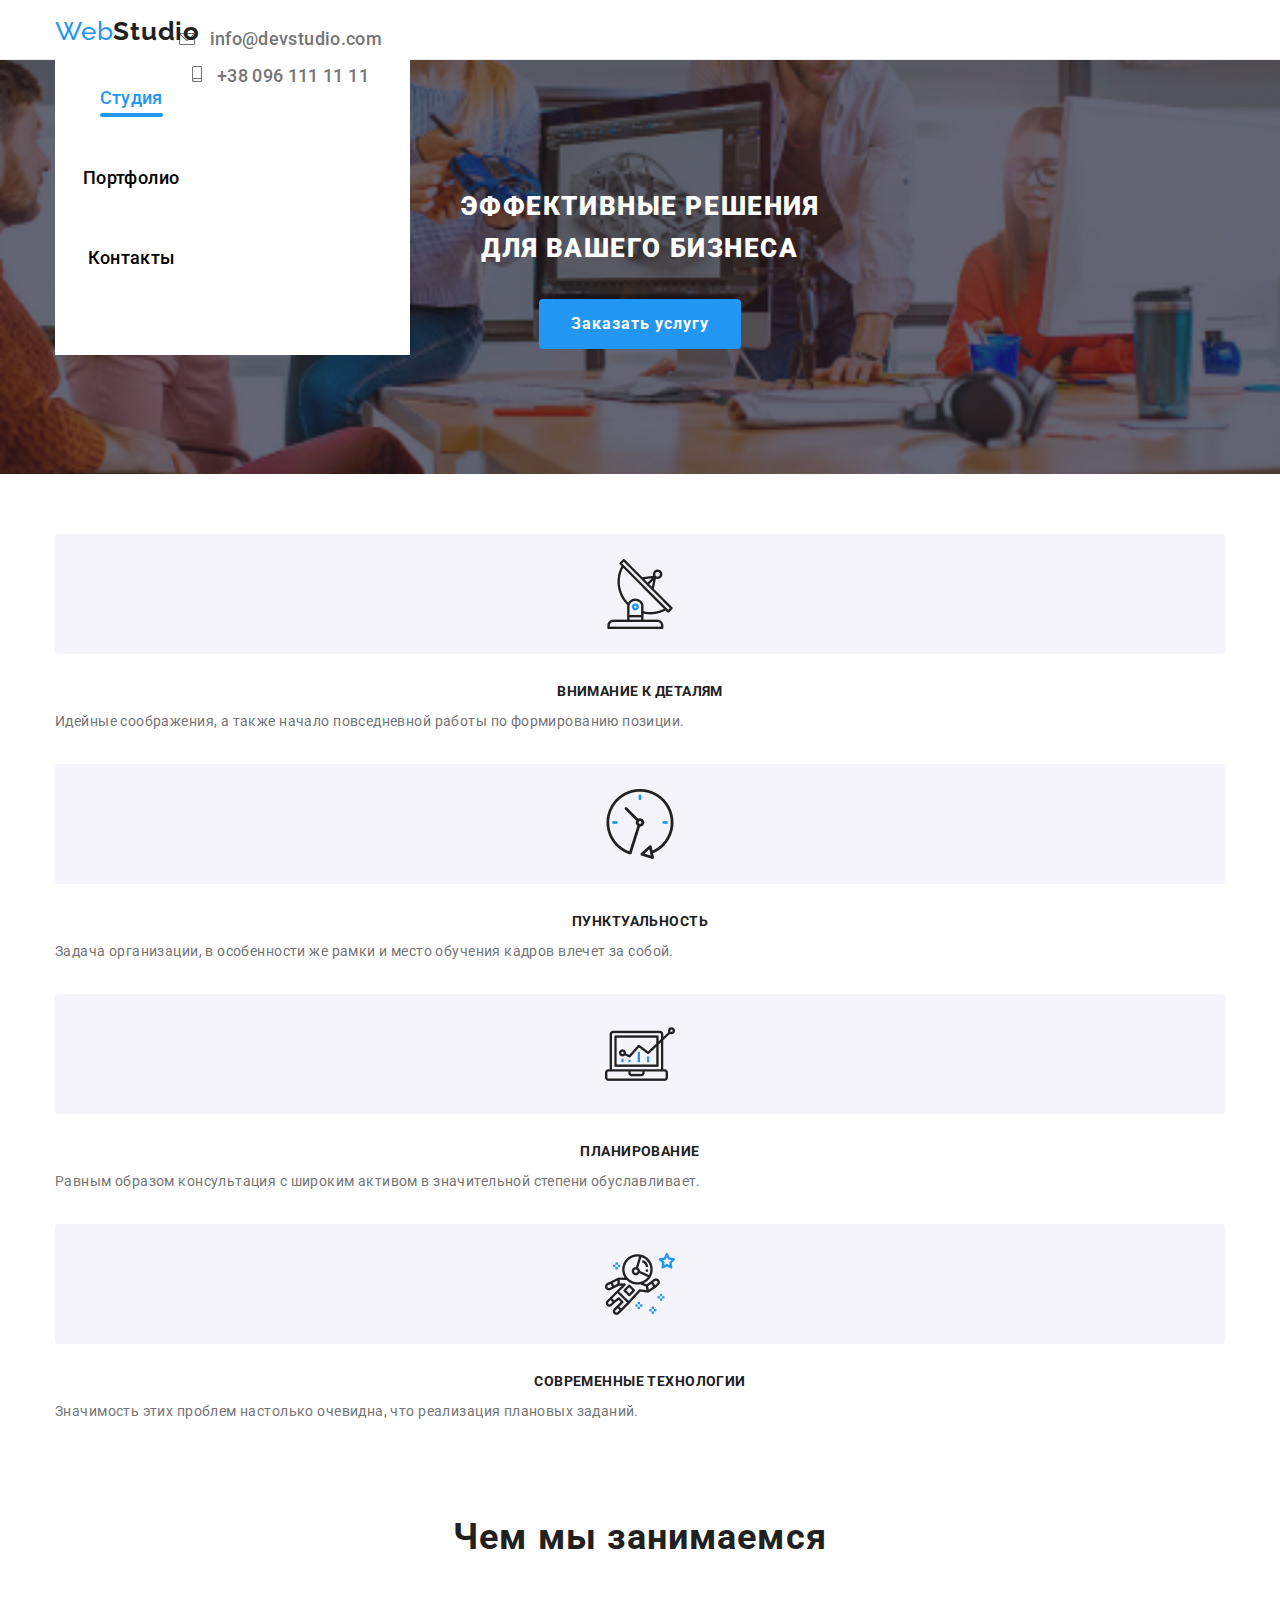
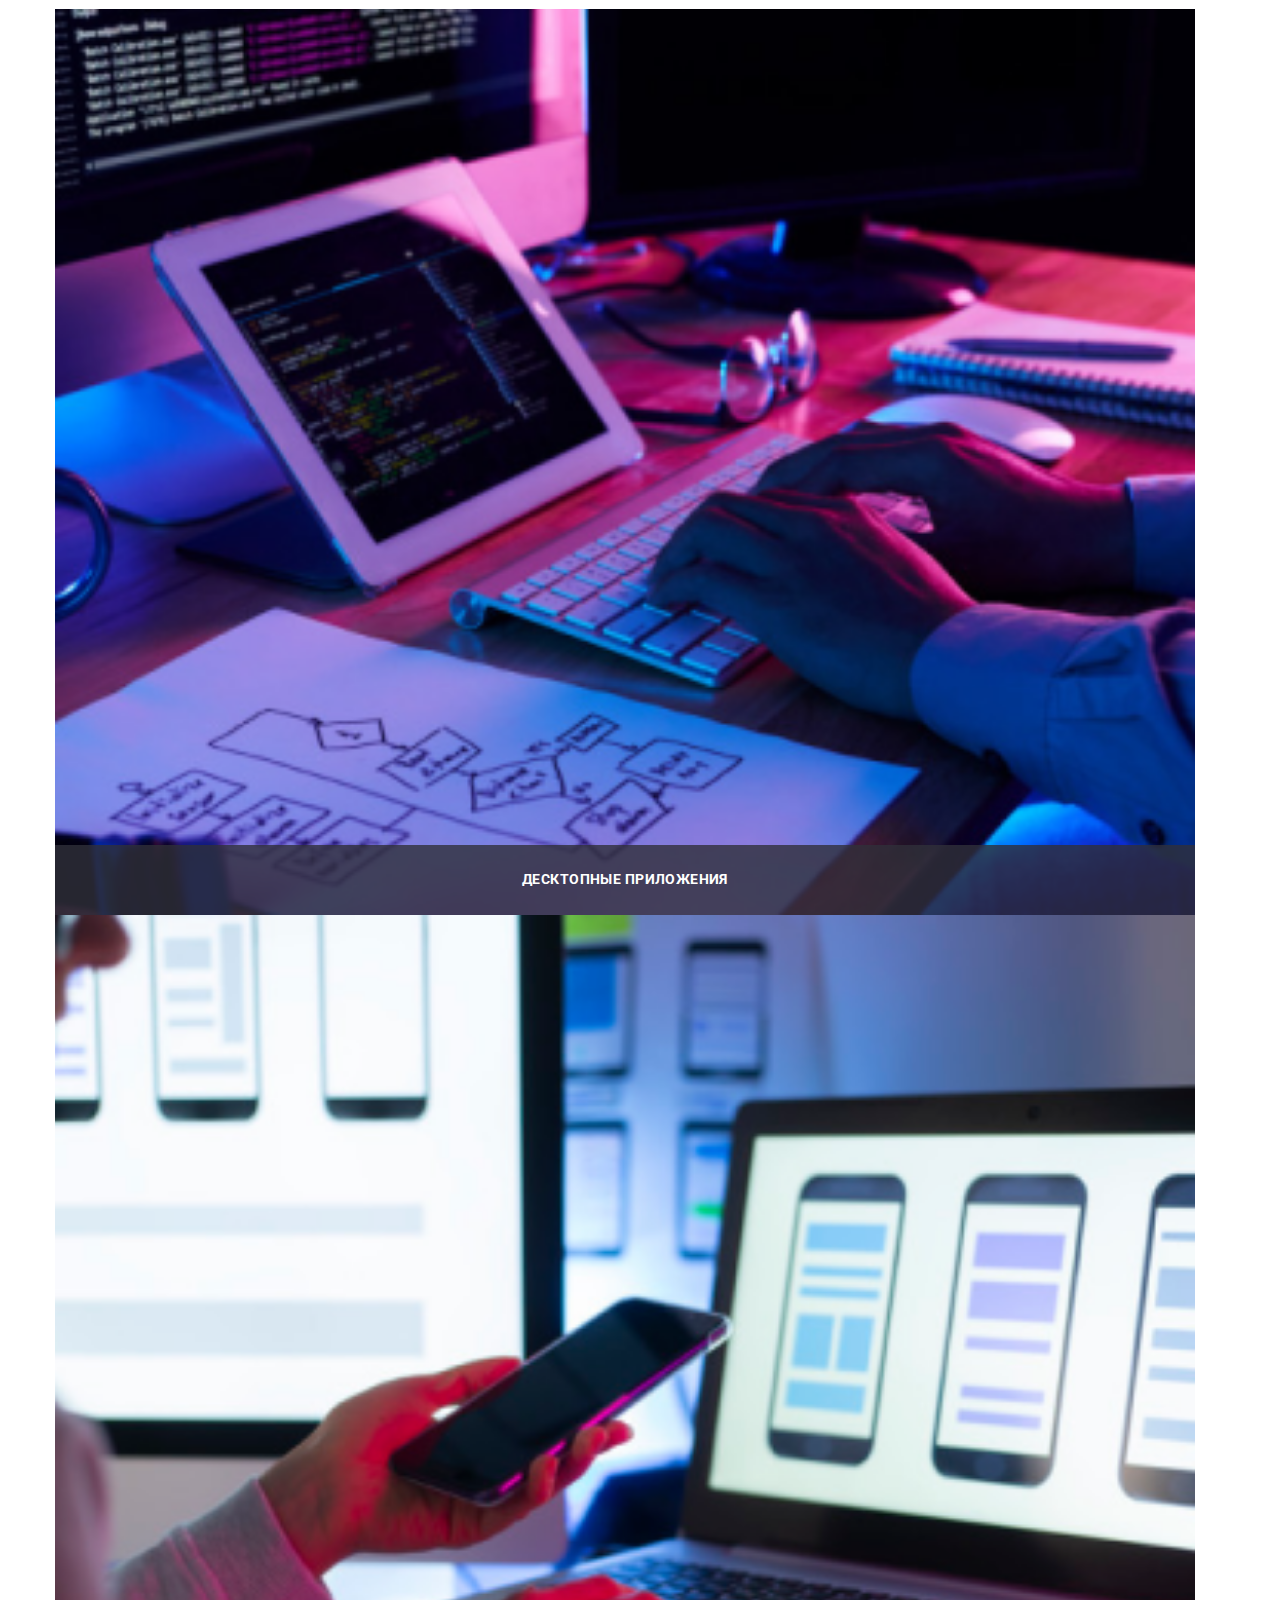
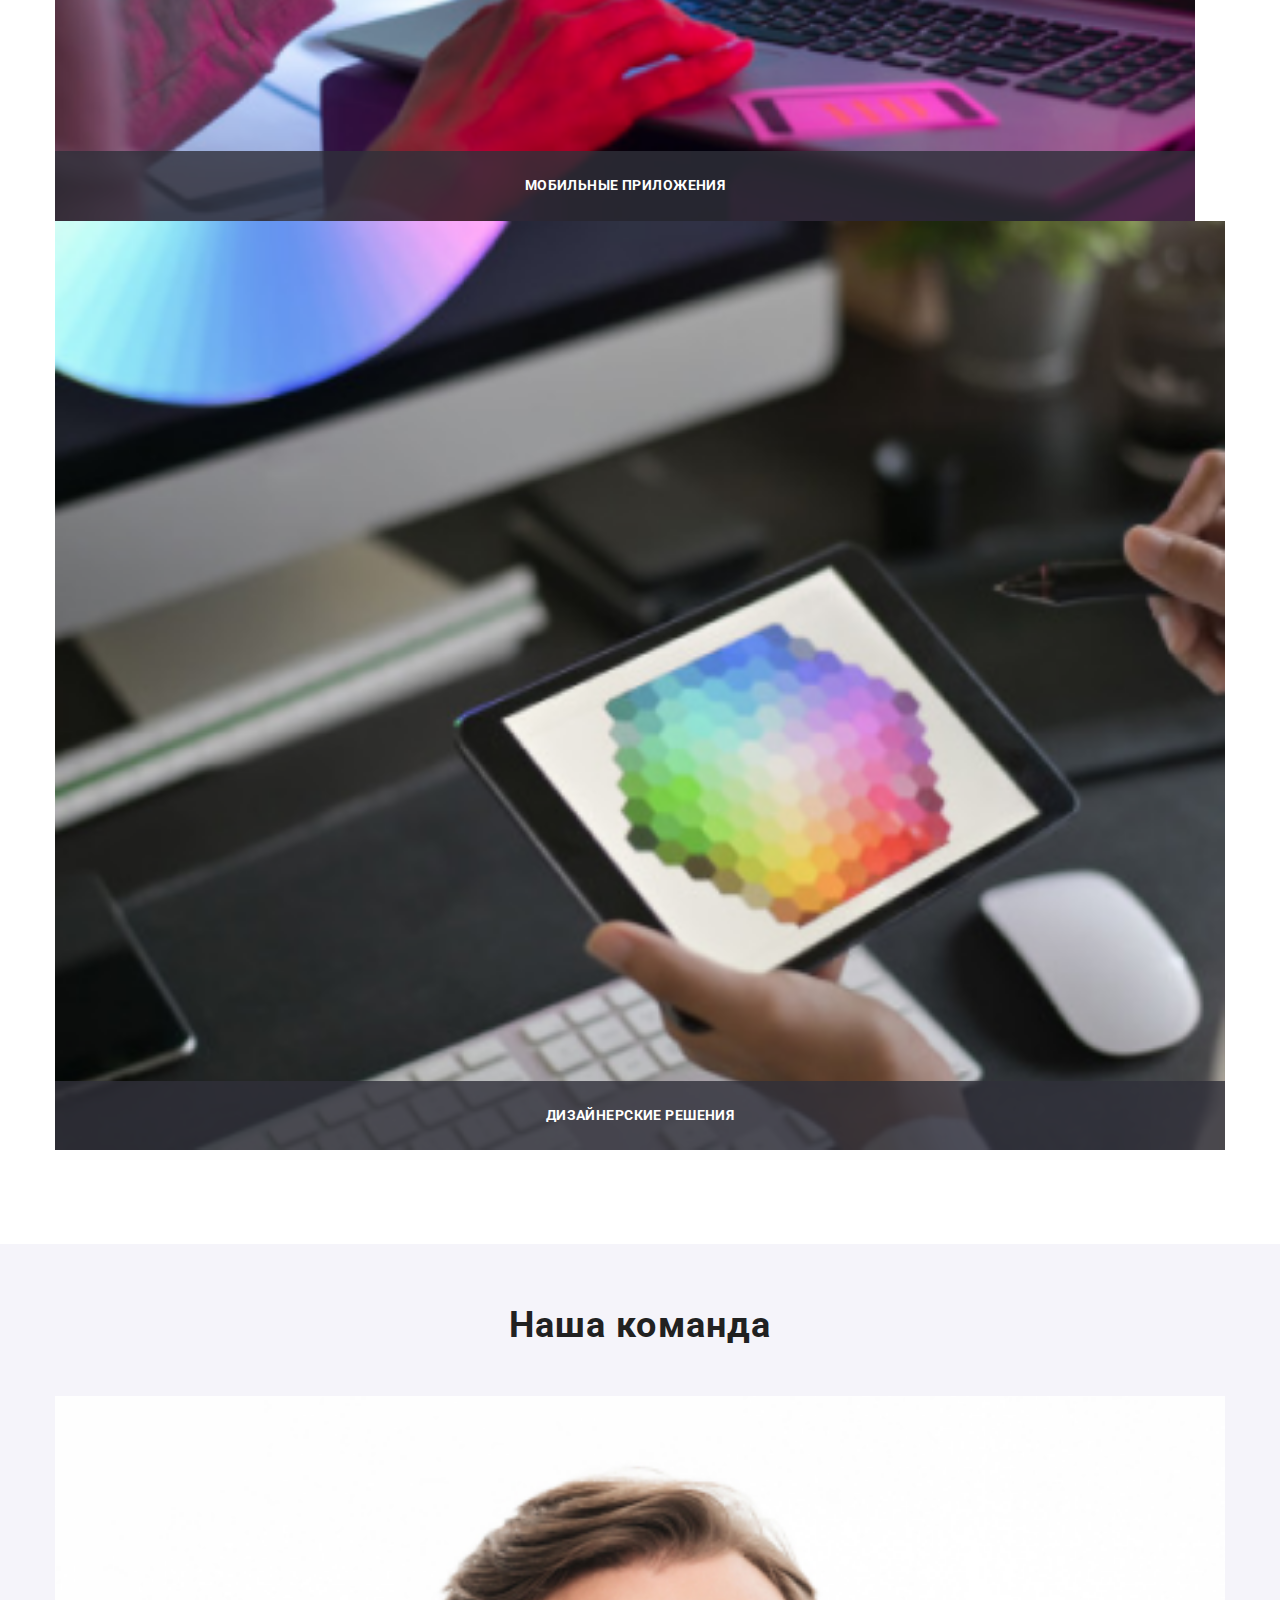
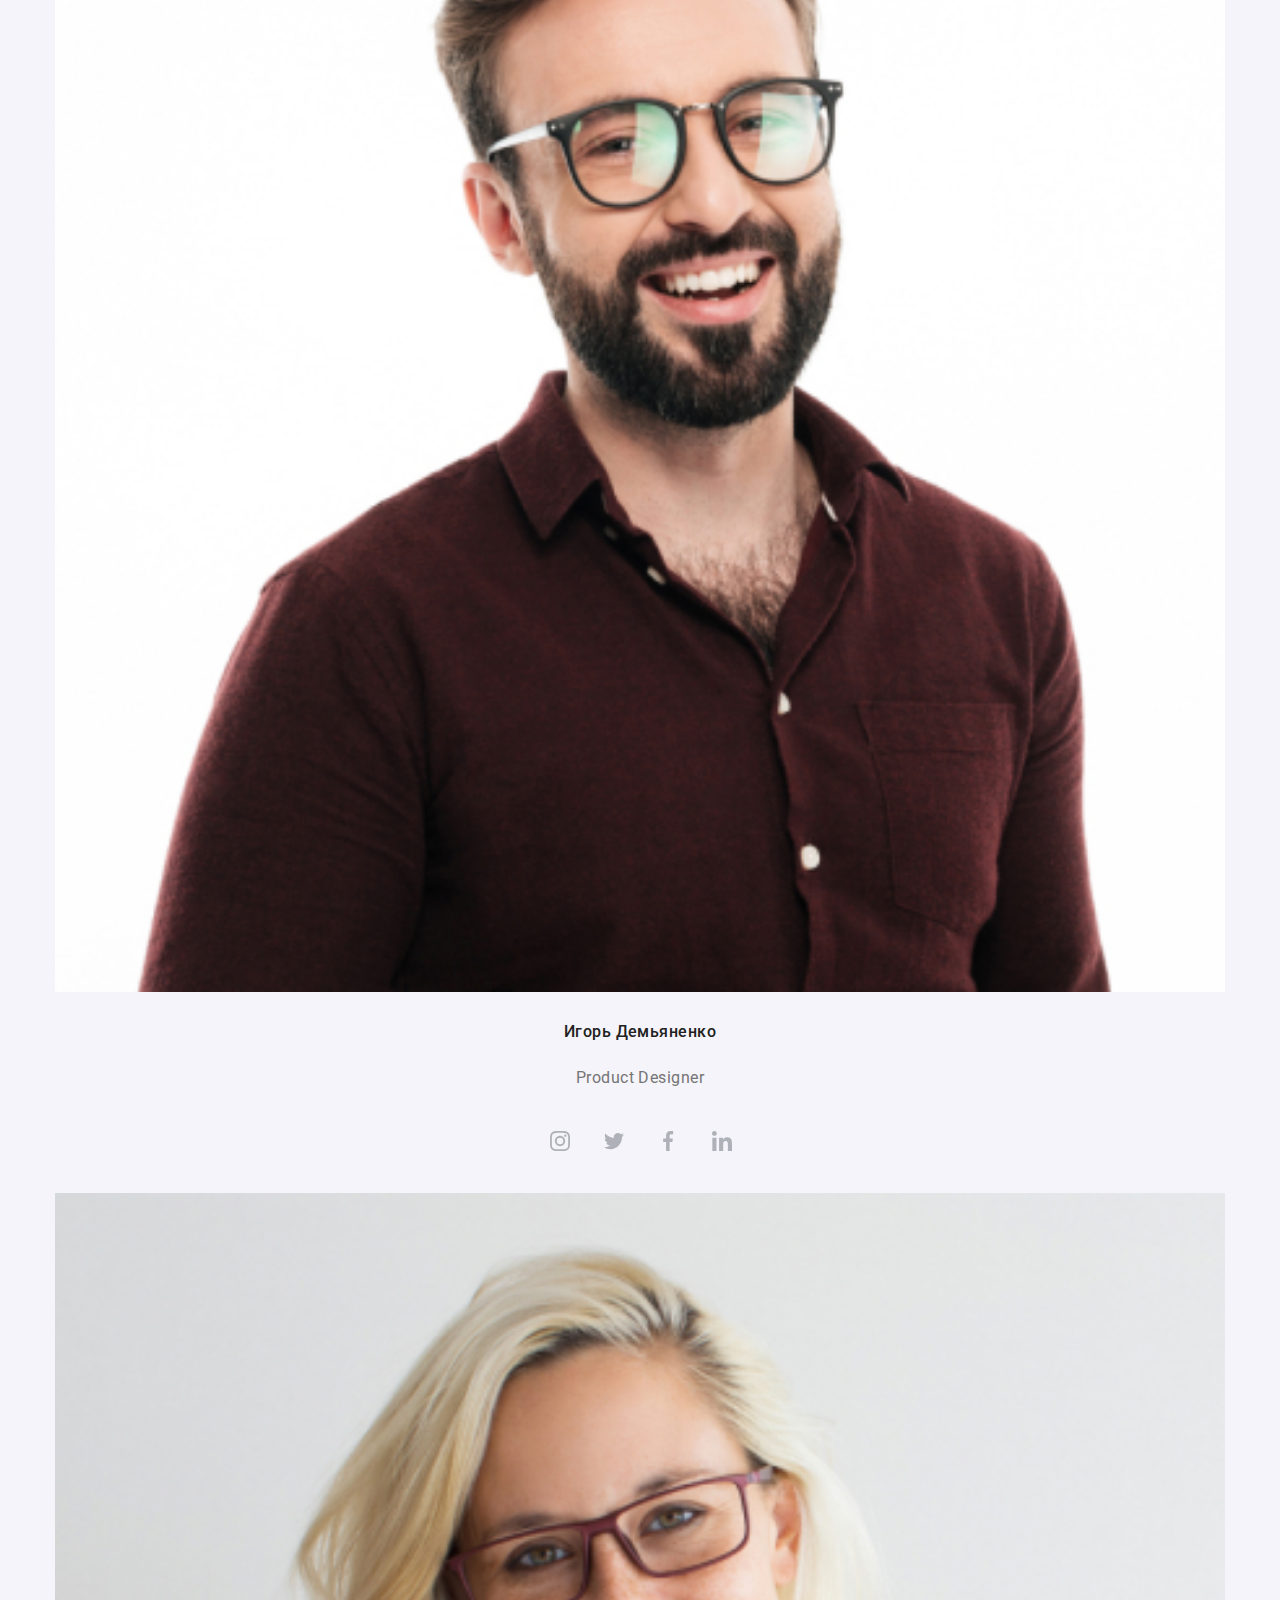
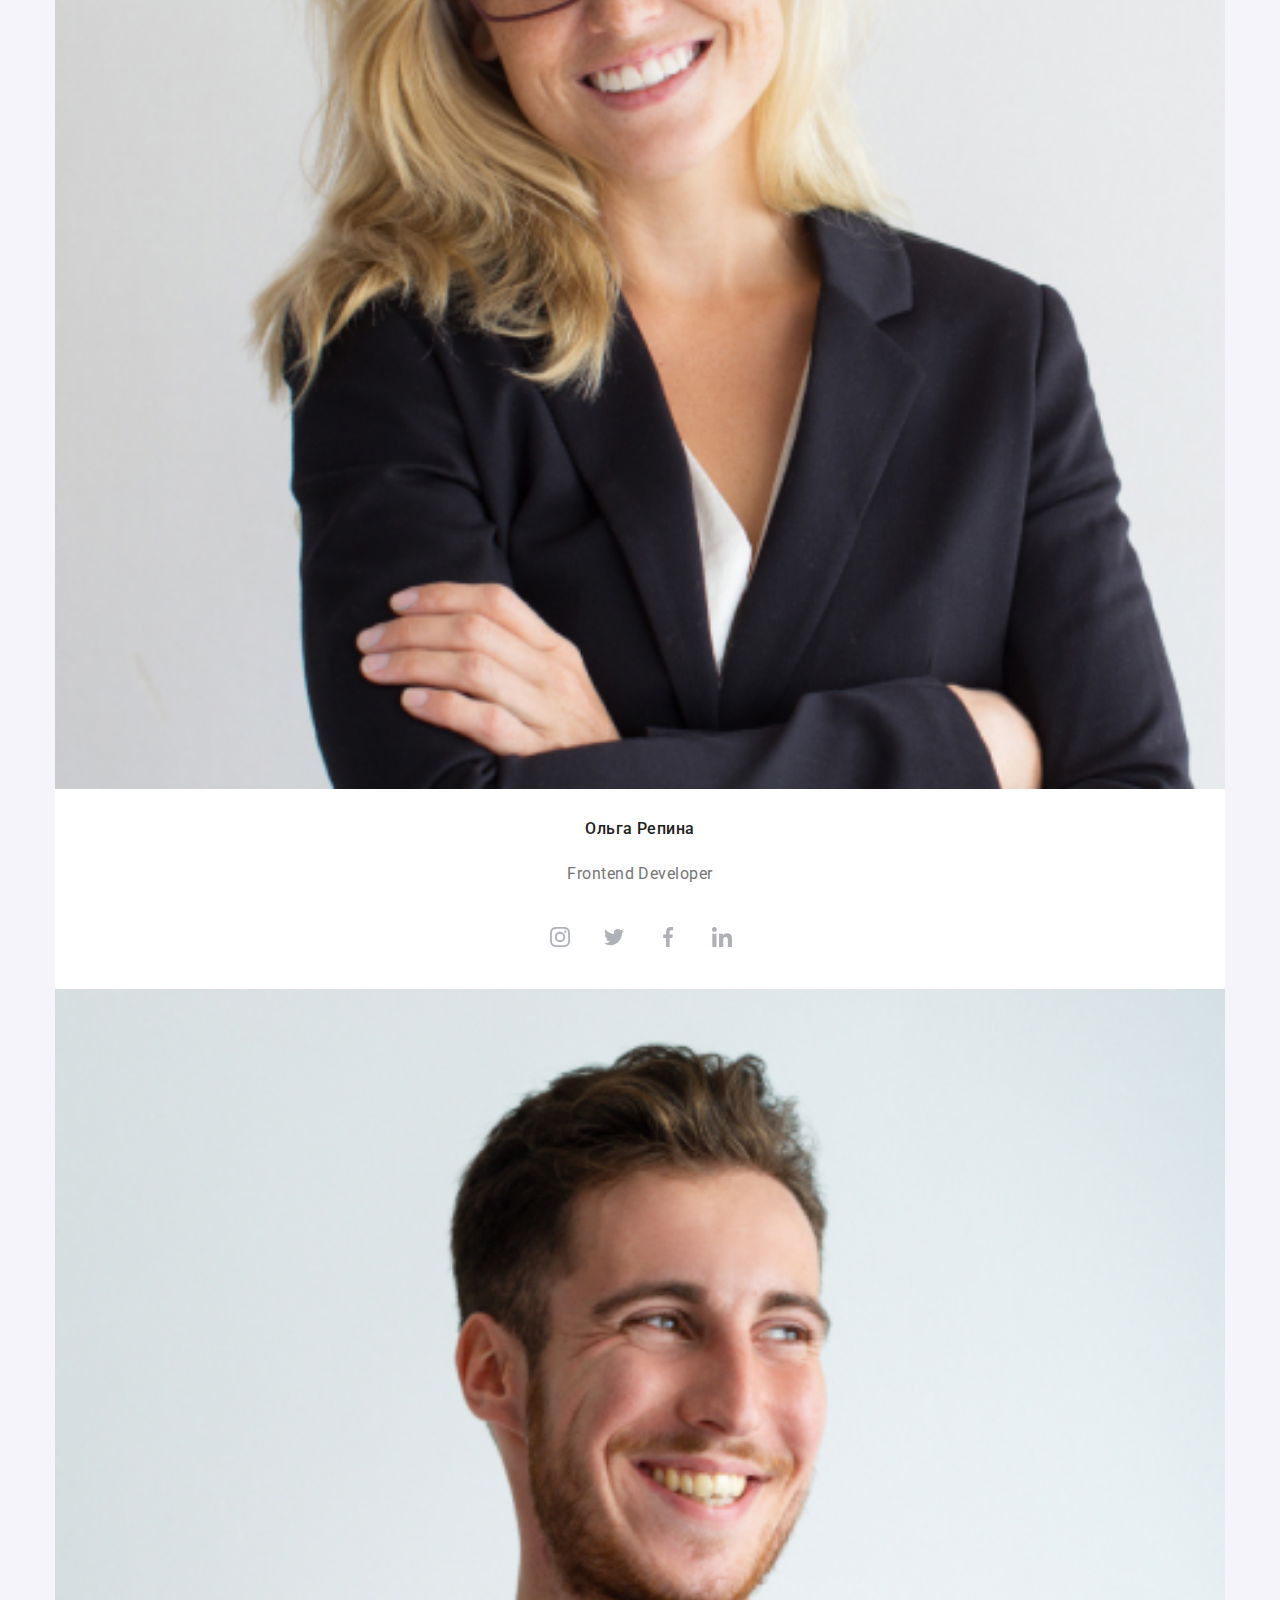
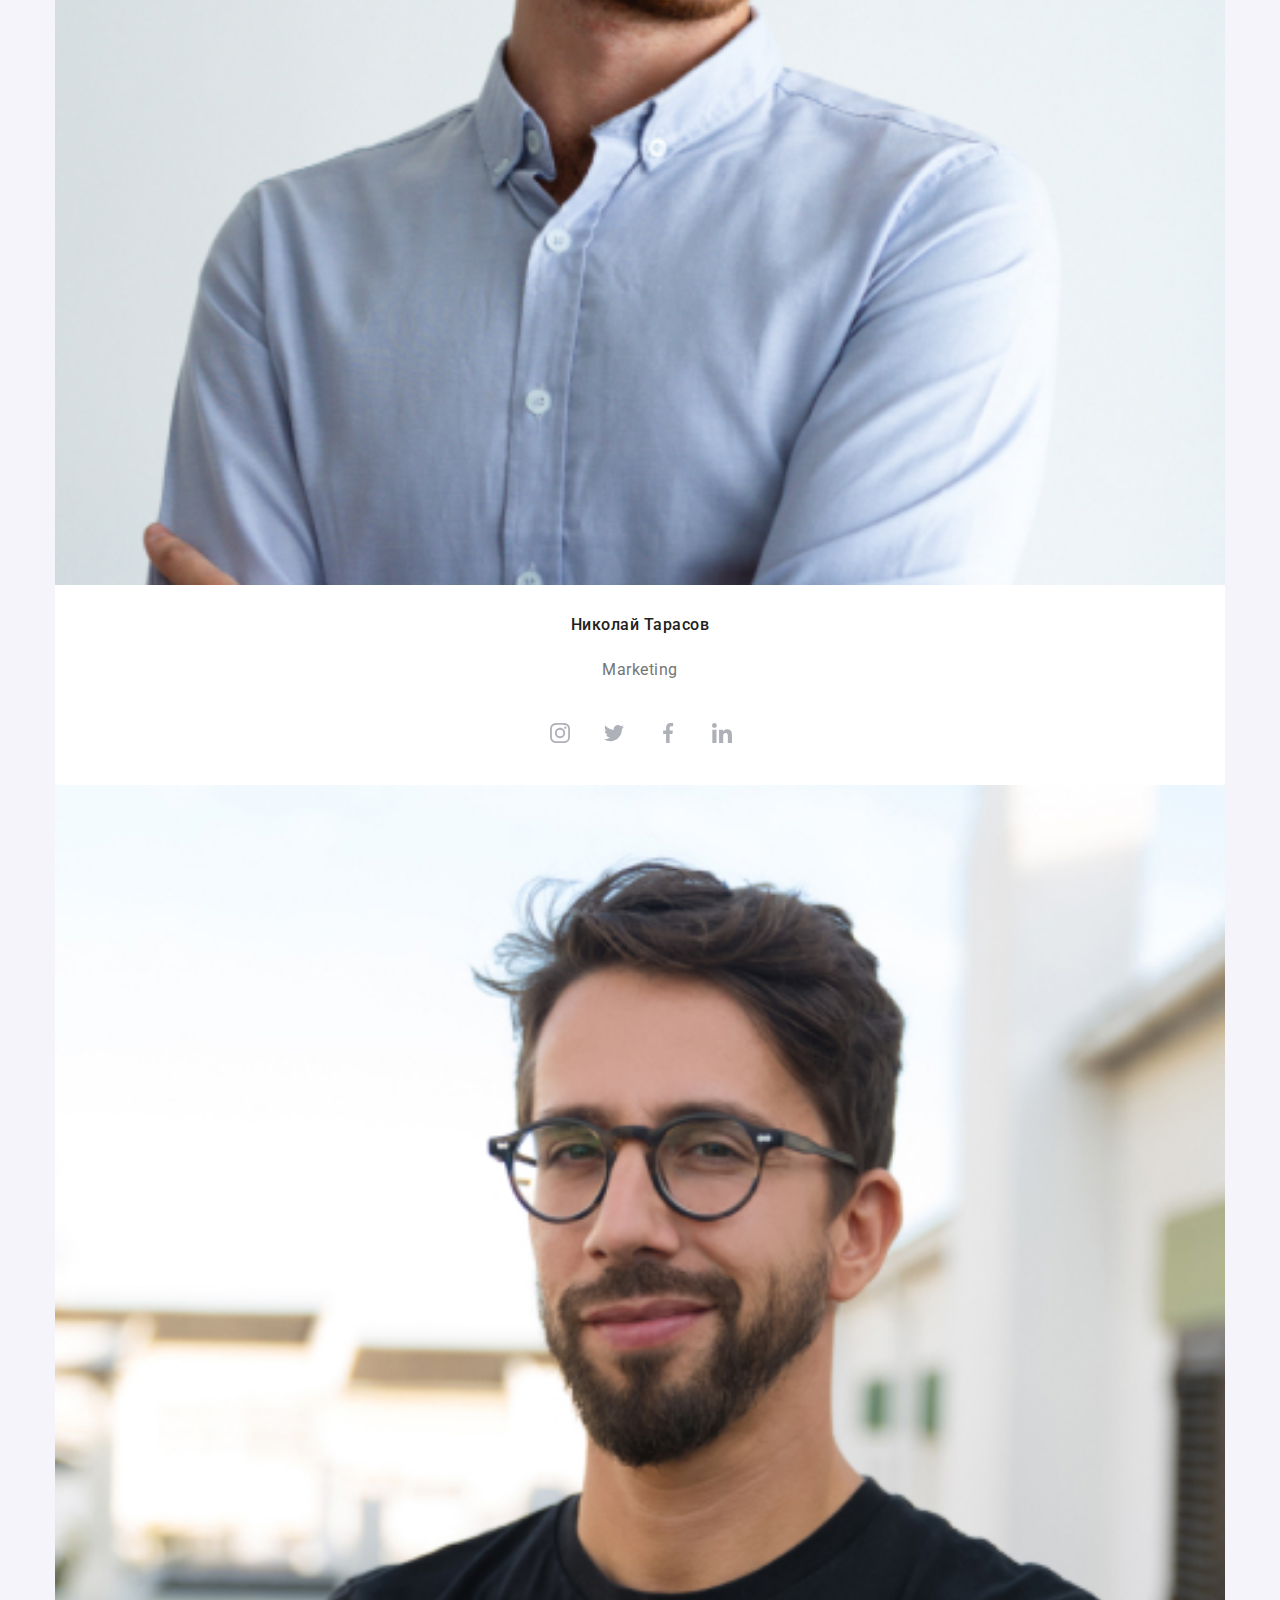
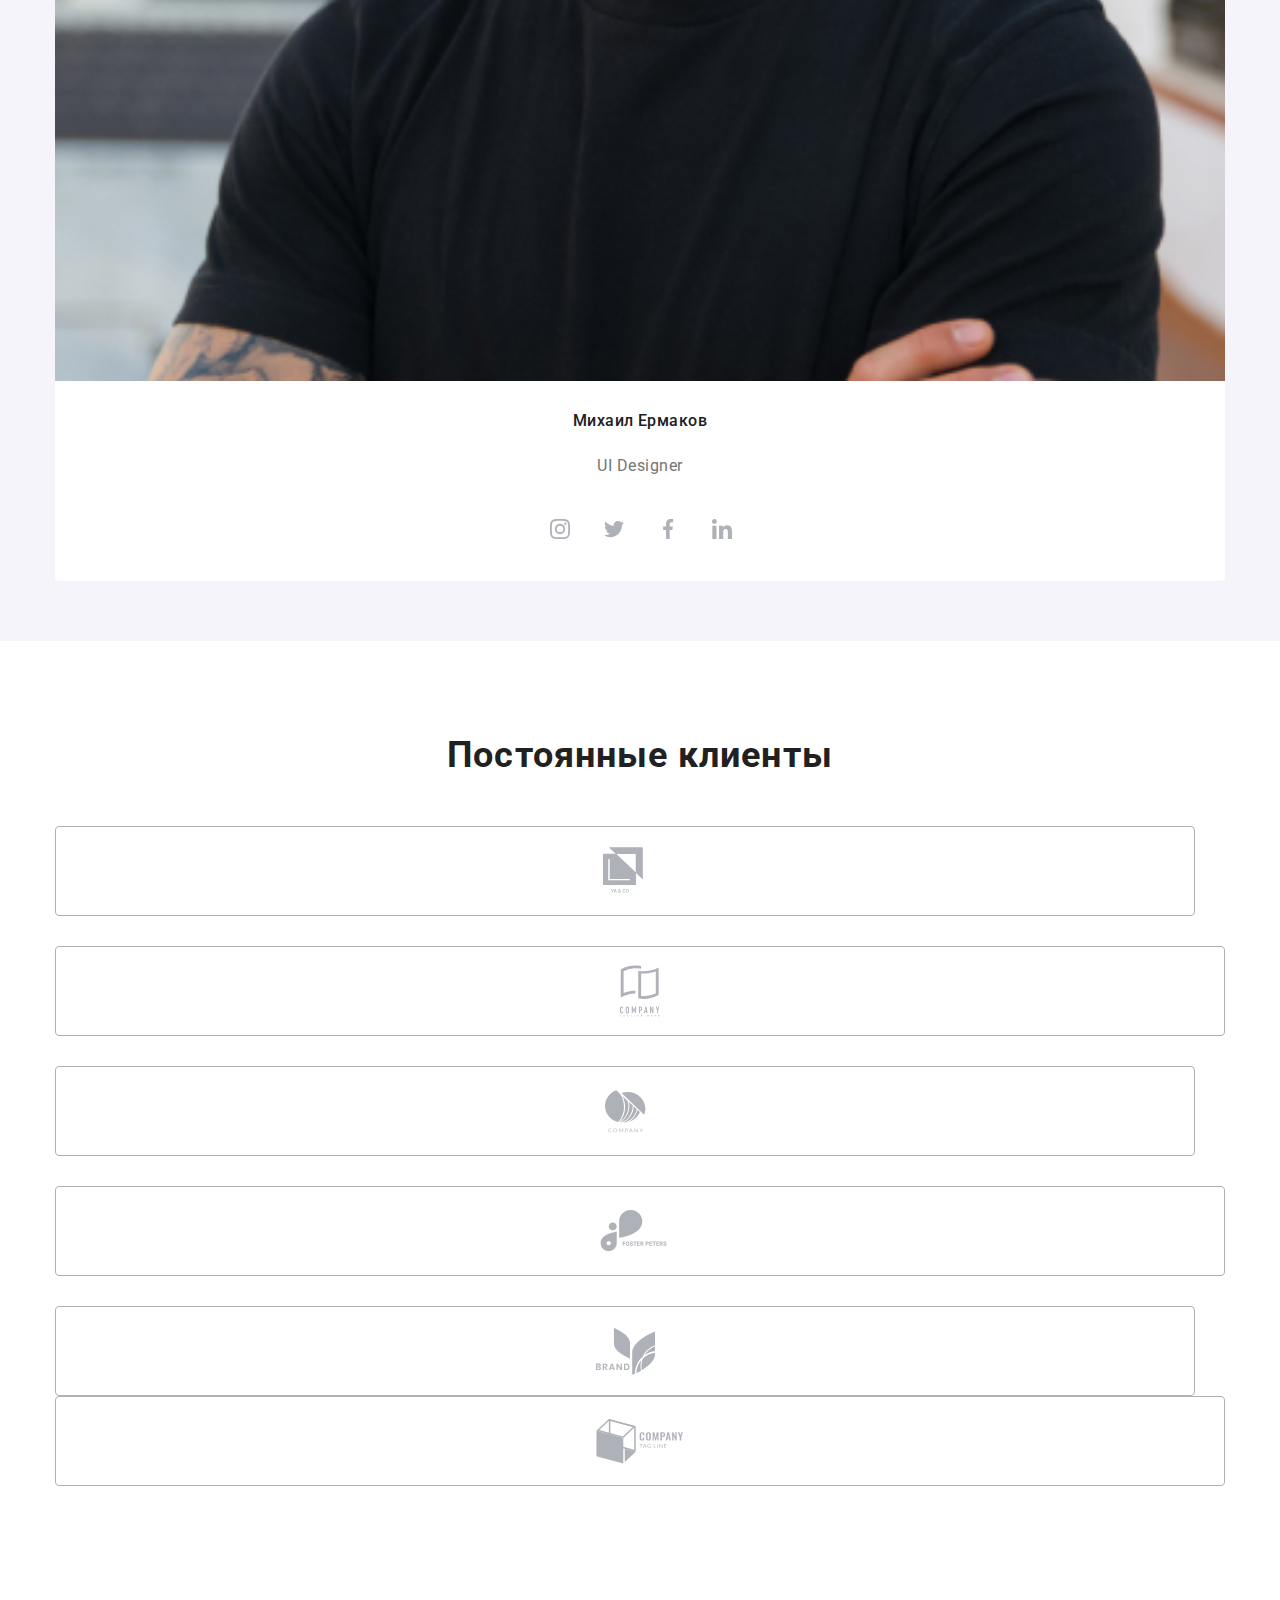
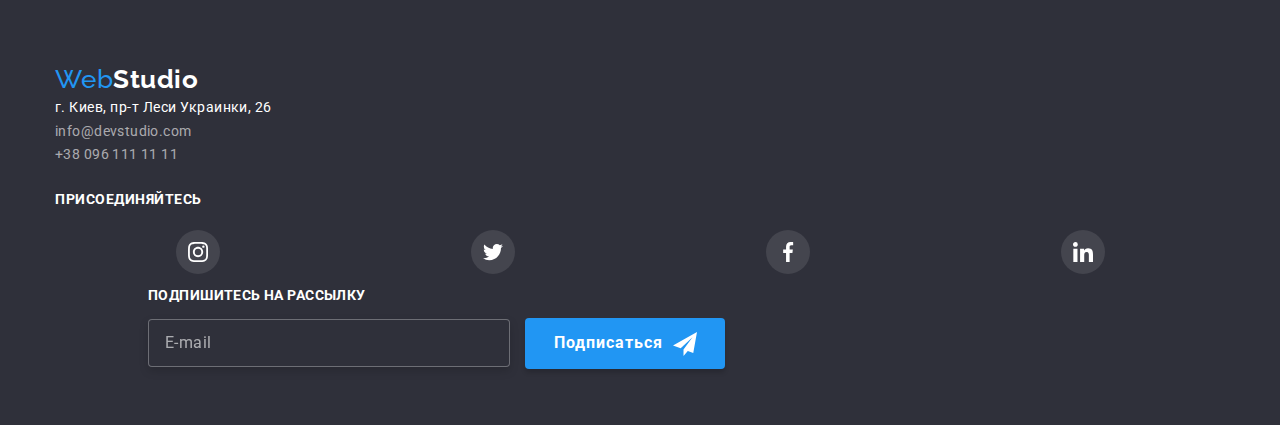
==== commit 1a790a90: "mobile" ====
--- a/index.html
+++ b/index.html
@@ -181,7 +181,20 @@
 
     <main>
       <!-- Герой -->
-      <section class="hero">
+
+      <section class="heromob">
+        <div class="container">
+          <h1 class="heromob__title">
+            Эффективные решения <br />
+            для вашего бизнеса
+          </h1>
+          <button type="button" class="button__hero" data-modal-open>
+            Заказать услугу
+          </button>
+        </div>
+      </section>
+
+      <!--<section class="hero">
         <div class="container">
           <h1 class="hero__title">
             Эффективные решения <br />
@@ -191,10 +204,46 @@
             Заказать услугу
           </button>
         </div>
+      </section>-->
+
+      <!-- Особенности -->
+
+      <section class="featuresmob">
+        <div class="container">
+          <ul class="skillmob flexbox">
+            <li class="skillmob__icon icon-antena">
+              <h3 class="skillmob__title-text">Внимание к деталям</h3>
+              <p class="skillmob__paragraf">
+                Идейные соображения, а также начало повседневной работы по
+                формированию позиции.
+              </p>
+            </li>
+            <li class="skillmob__icon icon-clock">
+              <h3 class="skillmob__title-text">Пунктуальность</h3>
+              <p class="skillmob__paragraf">
+                Задача организации, в особенности же рамки и место обучения
+                кадров влечет за собой.
+              </p>
+            </li>
+            <li class="skillmob__icon icon-diagram">
+              <h3 class="skillmob__title-text">Планирование</h3>
+              <p class="skillmob__paragraf">
+                Равным образом консультация с широким активом в значительной
+                степени обуславливает.
+              </p>
+            </li>
+            <li class="skillmob__icon icon-astronavt">
+              <h3 class="skillmob__title-text">Современные технологии</h3>
+              <p class="skillmob__paragraf">
+                Значимость этих проблем настолько очевидна, что реализация
+                плановых заданий.
+              </p>
+            </li>
+          </ul>
+        </div>
       </section>
 
-      <!-- Особенности -->
-      <section class="features">
+      <!-- <section class="features">
         <div class="container">
           <ul class="skill flexbox">
             <li class="skill__icon icon-antena">
@@ -227,7 +276,7 @@
             </li>
           </ul>
         </div>
-      </section>
+      </section>-->
 
       <!-- Чем мы занимаемся -->
       <section class="our-work">
@@ -257,12 +306,294 @@
       </section>
 
       <!-- Наша команда -->
-      <section class="our-team">
+
+      <section class="our-teammob">
+        <div class="container">
+          <h2 class="our-teammob__title">Наша команда</h2>
+          <ul class="our-teammob__list">
+            <li class="our-teammod__list--item">
+              <picture>
+                <source
+                  srcset="
+                    ./phototeam/img1mob.jpg    1x,
+                    ./phototeam/img1mob@2x.jpg 2x
+                  "
+                  media="(min-width: 1200px)"
+                />
+                <source
+                  srcset="
+                    ./phototeam/img1tab.jpg    1x,
+                    ./phototeam/img1tab@2x.jpg 2x
+                  "
+                  media="(min-width: 768px)"
+                />
+                <source
+                  srcset="
+                    ./phototeam/img1desk.jpg    1x,
+                    ./phototeam/img1desk@2x.jpg 2x
+                  "
+                  media="(min-width: 480px)"
+                />
+                <img
+                  class="member__photo"
+                  src="./phototeam/img.jpg"
+                  alt="Фото Игорь Демьяненко"
+                />
+              </picture>
+              <h3 class="our-teammob__name">Игорь Демьяненко</h3>
+              <p>Product Designer</p>
+              <ul class="social">
+                <li class="social__list">
+                  <a class="social__link" href="https://www.instagram.com/">
+                    <svg class="icon">
+                      <use href="./svg/sprite.svg#instagram"></use>
+                    </svg>
+                  </a>
+                </li>
+                <li class="social__list">
+                  <a class="social__link flex" href="https://twitter.com/home">
+                    <svg class="icon">
+                      <use href="./svg/sprite.svg#twitter"></use>
+                    </svg>
+                  </a>
+                </li>
+                <li class="social__list">
+                  <a class="social__link flex" href="https://www.facebook.com/">
+                    <svg class="icon">
+                      <use href="./svg/sprite.svg#facebook"></use>
+                    </svg>
+                  </a>
+                </li>
+                <li class="social__list">
+                  <a class="social__link flex" href="https://www.linkedin.com/">
+                    <svg class="icon">
+                      <use href="./svg/sprite.svg#linkedin"></use>
+                    </svg>
+                  </a>
+                </li>
+              </ul>
+            </li>
+            <li class="our-teammob__list--item">
+              <picture>
+                <source
+                  srcset="
+                    ./phototeam/img2mob.jpg    1x,
+                    ./phototeam/img2mob@2x.jpg 2x
+                  "
+                  media="(min-width: 1200px)"
+                />
+                <source
+                  srcset="
+                    ./phototeam/img2tab.jpg    1x,
+                    ./phototeam/img2tab@2x.jpg 2x
+                  "
+                  media="(min-width: 768px)"
+                />
+                <source
+                  srcset="
+                    ./phototeam/img2desk.jpg    1x,
+                    ./phototeam/img2desk@2x.jpg 2x
+                  "
+                  media="(min-width: 480px)"
+                />
+                <img
+                  class="member__photo"
+                  src="./phototeam/img2.jpg"
+                  alt="Фото Ольга Репина"
+                />
+              </picture>
+              <h3 class="our-teammob__name">Ольга Репина</h3>
+              <p>Frontend Developer</p>
+              <ul class="social">
+                <li class="social__list">
+                  <a
+                    class="social__link flex"
+                    href="https://www.instagram.com/"
+                  >
+                    <svg class="icon">
+                      <use href="./svg/sprite.svg#instagram"></use>
+                    </svg>
+                  </a>
+                </li>
+                <li class="social__list">
+                  <a class="social__link flex" href="https://twitter.com/home">
+                    <svg class="icon">
+                      <use href="./svg/sprite.svg#twitter"></use>
+                    </svg>
+                  </a>
+                </li>
+                <li class="social__list">
+                  <a class="social__link flex" href="https://www.facebook.com/">
+                    <svg class="icon">
+                      <use href="./svg/sprite.svg#facebook"></use>
+                    </svg>
+                  </a>
+                </li>
+                <li class="social__list">
+                  <a class="social__link flex" href="https://www.linkedin.com/">
+                    <svg class="icon">
+                      <use href="./svg/sprite.svg#linkedin"></use>
+                    </svg>
+                  </a>
+                </li>
+              </ul>
+            </li>
+            <li class="our-teammob__list--item">
+              <picture>
+                <source
+                  srcset="
+                    ./phototeam/img3mob.jpg    1x,
+                    ./phototeam/img3mob@2x.jpg 2x
+                  "
+                  media="(min-width: 1200px)"
+                />
+                <source
+                  srcset="
+                    ./phototeam/img3tab.jpg    1x,
+                    ./phototeam/img3tab@2x.jpg 2x
+                  "
+                  media="(min-width: 768px)"
+                />
+                <source
+                  srcset="
+                    ./phototeam/img3desk.jpg    1x,
+                    ./phototeam/img3desk@2x.jpg 2x
+                  "
+                  media="(min-width: 480px)"
+                />
+                <img
+                  class="member__photo"
+                  src="./phototeam/img3.jpg"
+                  alt="Фото Николай Тарасов"
+                />
+              </picture>
+              <h3 class="our-teammob__name">Николай Тарасов</h3>
+              <p>Marketing</p>
+              <ul class="social">
+                <li class="social__list">
+                  <a
+                    class="social__link flex"
+                    href="https://www.instagram.com/"
+                  >
+                    <svg class="icon">
+                      <use href="./svg/sprite.svg#instagram"></use>
+                    </svg>
+                  </a>
+                </li>
+                <li class="social__list">
+                  <a class="social__link flex" href="https://twitter.com/home">
+                    <svg class="icon">
+                      <use href="./svg/sprite.svg#twitter"></use>
+                    </svg>
+                  </a>
+                </li>
+                <li class="social__list">
+                  <a class="social__link flex" href="https://www.facebook.com/">
+                    <svg class="icon">
+                      <use href="./svg/sprite.svg#facebook"></use>
+                    </svg>
+                  </a>
+                </li>
+                <li class="social__list">
+                  <a class="social__link flex" href="https://www.linkedin.com/">
+                    <svg class="icon">
+                      <use href="./svg/sprite.svg#linkedin"></use>
+                    </svg>
+                  </a>
+                </li>
+              </ul>
+            </li>
+            <li class="our-teammob__list--item">
+              <picture>
+                <source
+                  srcset="
+                    ./phototeam/img4mob.jpg    1x,
+                    ./phototeam/img4mob@2x.jpg 2x
+                  "
+                  media="(min-width: 1200px)"
+                />
+                <source
+                  srcset="
+                    ./phototeam/img4tab.jpg    1x,
+                    ./phototeam/img4tab@2x.jpg 2x
+                  "
+                  media="(min-width: 768px)"
+                />
+                <source
+                  srcset="
+                    ./phototeam/img4desk.jpg    1x,
+                    ./phototeam/img4desk@2x.jpg 2x
+                  "
+                  media="(min-width: 480px)"
+                />
+                <img
+                  class="member__photo"
+                  src="./phototeam/img4.jpg"
+                  alt="Фото Михаил Ермаков"
+                />
+              </picture>
+              <h3 class="our-teammob__name">Михаил Ермаков</h3>
+              <p>UI Designer</p>
+              <ul class="social">
+                <li class="social__list">
+                  <a
+                    class="social__link flex"
+                    href="https://www.instagram.com/"
+                  >
+                    <svg class="icon">
+                      <use href="./svg/sprite.svg#instagram"></use>
+                    </svg>
+                  </a>
+                </li>
+                <li class="social__list">
+                  <a class="social__link flex" href="https://twitter.com/home">
+                    <svg class="icon">
+                      <use href="./svg/sprite.svg#twitter"></use>
+                    </svg>
+                  </a>
+                </li>
+                <li class="social__list">
+                  <a class="social__link flex" href="https://www.facebook.com/">
+                    <svg class="icon">
+                      <use href="./svg/sprite.svg#facebook"></use>
+                    </svg>
+                  </a>
+                </li>
+                <li class="social__list">
+                  <a class="social__link flex" href="https://www.linkedin.com/">
+                    <svg class="icon">
+                      <use href="./svg/sprite.svg#linkedin"></use>
+                    </svg>
+                  </a>
+                </li>
+              </ul>
+            </li>
+          </ul>
+        </div>
+      </section>
+
+      <!--ourteam desktop-->
+
+      <!-- <section class="our-team">
         <div class="container">
           <h2 class="our-team__title">Наша команда</h2>
           <ul class="our-team__list">
             <li class="our-team__list--item">
-              <img src="./img/foto1.png" alt="Игорь Демьяненко" width="270" />
+              <picture>
+                <source srcset="
+                                  ./phototeam/img1mob.jpg    1x,
+                                  ./phototeam/img1mob@2x.jpg 2x
+                                " media="(min-width: 1200px)" />
+                <source srcset="
+                                  ./phototeam/img1tab.jpg    1x,
+                                  ./phototeam/img1tab@2x.jpg 2x
+                                " media="(min-width: 768px)" />
+                <source srcset="
+                                  ./phototeam/img1desk.jpg    1x,
+                                  ./phototeam/img1desk@2x.jpg 2x
+                                " media="(min-width: 480px)" />
+                <img class="member__photo" src="./phototeam/img1.jpg" alt="Фото Игорь Демьяненко" />
+              </picture>
               <h3 class="our-team__name">Игорь Демьяненко</h3>
               <p>Product Designer</p>
               <ul class="social">
@@ -412,10 +743,64 @@
             </li>
           </ul>
         </div>
-      </section>
-      <section>
+      </section>-->
+    
         <!-- Постоянные клиенты -->
         <div class="container">
+          <h2 class="title-client">Постоянные клиенты</h2>
+          <ul class="clientmob">
+            <li class="clientmob__list">
+              <a class="clientmob__list--logo-link" href="">
+                <svg class="clientmob__list--logo-one">
+                  <use xlink:href=".\svg\sprite.svg#logo1"></use>
+                </svg>
+              </a>
+            </li>
+
+            <li class="clientmob__list">
+              <a class="clientmob__list--logo-link" href="">
+                <svg class="clientmob__list--logo-two">
+                  <use xlink:href="./svg/sprite.svg#logo2"></use>
+                </svg>
+              </a>
+            </li>
+
+            <li class="clientmob__list">
+              <a class="clientmob__list--logo-link" href="">
+                <svg class="clientmob__list--logo-three">
+                  <use xlink:href="./svg/sprite.svg#logo3"></use>
+                </svg>
+              </a>
+            </li>
+
+            <li class="clientmob__list">
+              <a class="clientmob__list--logo-link" href="">
+                <svg class="clientmob__list--logo-four">
+                  <use xlink:href="./svg/sprite.svg#logo4"></use>
+                </svg>
+              </a>
+            </li>
+
+            <li class="clientmob__list">
+              <a class="clientmob__list--logo-link" href="">
+                <svg class="clientmob__list--logo-five">
+                  <use xlink:href="./svg/sprite.svg#logo5"></use>
+                </svg>
+              </a>
+            </li>
+
+            <li class="clientmob__list">
+              <a class="clientmob__list--logo-link" href="">
+                <svg class="clientmob__list--logo-six">
+                  <use xlink:href="./svg/sprite.svg#logo6"></use>
+                </svg>
+              </a>
+            </li>
+          </ul>
+        </div>
+      </section>
+
+      <!--<div class="container">
           <h2 class="title-client">Постоянные клиенты</h2>
           <ul class="client">
             <li class="client__list">
@@ -467,7 +852,7 @@
             </li>
           </ul>
         </div>
-      </section>
+      </section>-->
     </main>
     <!-- Контакты -->
     <footer class="section-footer">
--- a/css/main.min.css
+++ b/css/main.min.css
@@ -1,2 +1,2 @@
-html{box-sizing:border-box}body{color:#757575;background-color:#fff;font-family:Roboto, sans-serif;letter-spacing:0.03em}a{text-decoration:none}.container{width:1200px;margin-left:auto;margin-right:auto;padding-left:15px;padding-right:15px}@media (min-width: 480px){.container{width:480px}}@media (min-width: 768px){.container{width:768px}}@media (min-width: 1200px){.container{width:1200px;margin-left:auto;margin-right:auto;padding-left:15px;padding-right:15px}}.header .portfolio-header .flexbox{align-items:center;justify-content:flex-end}.header .portfolio-header{padding-top:32px;padding-bottom:32px}.header .portfolio-header .mail{margin-right:50px}.portfolio{margin-top:95px;margin-bottom:93px}.portfolio-header{border-bottom:1px solid #eeeeee}img{display:block;height:auto}.client{box-sizing:border-box;justify-content:space-between;padding-bottom:94px;padding-top:50px;list-style:none;margin:0;padding-left:0}.client__list{margin:0;width:calc((100% - 30px * 5) / 6);height:90px}.client__list:last-child{margin-right:0px}.client__list--logo-link{margin:0;width:100%;height:100%;color:#afb1b8;border:1px solid #afb1b8;border-radius:4px;justify-content:center;align-items:center;transition-property:border;transition-duration:250ms;transition-timing-function:cubic-bezier(0.4, 0, 0.2, 1)}.client__list--logo-link:hover svg{cursor:pointer;fill:#2196f3}.client__list--logo-link:hover{border:1px solid #2196f3;border-radius:4px}.client__list--logo-one{width:44px;height:49px;fill:currentColor;transition-property:fill;transition-duration:250ms;transition-timing-function:cubic-bezier(0.4, 0, 0.2, 1)}.client__list--logo-two{width:40px;height:52px;fill:currentColor;transition-property:fill;transition-duration:250ms;transition-timing-function:cubic-bezier(0.4, 0, 0.2, 1)}.client__list--logo-three{width:41px;height:43px;fill:currentColor;transition-property:fill;transition-duration:250ms;transition-timing-function:cubic-bezier(0.4, 0, 0.2, 1)}.client__list--logo-four{width:80px;height:42px;fill:currentColor;transition-property:fill;transition-duration:250ms;transition-timing-function:cubic-bezier(0.4, 0, 0.2, 1)}.client__list--logo-five{width:59px;height:47px;fill:currentColor;transition-property:fill;transition-duration:250ms;transition-timing-function:cubic-bezier(0.4, 0, 0.2, 1)}.client__list--logo-six{width:88px;height:45px;fill:currentColor;transition-property:fill;transition-duration:250ms;transition-timing-function:cubic-bezier(0.4, 0, 0.2, 1)}button{font-family:inherit}.button__hero{color:#fff;background-color:#2196f3;font-weight:bold;font-size:16px;line-height:1.88;text-align:center;letter-spacing:0.06em;cursor:pointer;border:none;border-radius:4px;padding:10px 32px}.submit-button{width:200px;height:50px;background:#2196f3;border-radius:4px;border:none;color:#fff;font-family:Roboto;font-weight:bold;font-size:16px;line-height:1.9;letter-spacing:0.06em;margin-left:124px}.submit-button:focus,.submit-button:hover{box-shadow:0px 4px 4px rgba(0,0,0,0.15)}.list-button{list-style:none;justify-content:center;padding:0;margin:0;padding-bottom:50px}.list-button__item:not(:last-child){margin-right:8px}.list-button__item--button{color:#212121;background-color:#f5f4fa;font-weight:500;font-size:16px;line-height:1.62;letter-spacing:0.03em;text-align:center;border:none;border-radius:4px;padding:6px 22px;transition-property:background-color, color;transition-duration:250ms;transition-timing-function:cubic-bezier(0.4, 0, 0.2, 1)}.list-button__item--button:hover,.list-button__item--button:focus{color:#fff;background-color:#2196f3}.social{align-items:center;justify-content:space-around;padding-top:16px;padding-bottom:30px;padding-right:30px;padding-left:32px;list-style:none;display:flex}.social__list .social__link,.social__list .follow-link{width:44px;height:44px}.social__list:not(:last-child){margin-right:10px}.social__link{display:flex;margin:0;width:100%;height:100%;justify-content:center;align-items:center;border-radius:50%;transition-property:background-color;transition-duration:250ms;transition-timing-function:cubic-bezier(0.4, 0, 0.2, 1)}.social__link:hover{background-color:#2196f3}.social__link:hover .icon{fill:#fff}.footer-social{align-items:center;justify-content:space-around;margin-top:20px;display:flex;list-style:none;padding:0;margin:0}.footer-social:not(:last-child){margin-right:10px}.join{color:#fff;font-weight:bold;font-size:17px;line-height:1.14;letter-spacing:0.03em;text-transform:uppercase}.join__link{display:flex;margin:0;width:44px;height:44px;justify-content:center;align-items:center;border-radius:50%;background-color:rgba(255,255,255,0.1);transition-property:background-color;transition-duration:250ms;transition-timing-function:cubic-bezier(0.4, 0, 0.2, 1)}.join__link:hover{background-color:#2196f3}.join__link:hover .icon{fill:#fff}.join__link .icon{fill:#fff}.backdrop{position:fixed;top:0;left:0;width:100%;height:100%;background-color:rgba(0,0,0,0.2);opacity:1;transition:opacity 250ms cubic-bezier(0.4, 0, 0.2, 1);z-index:1;overflow-y:scroll}.is-hidden{display:none}.modal{position:absolute;top:50%;left:50%;transform:translate(-50%, -50%) scale(1);transition:750ms cubic-bezier(0.4, 0, 0.2, 1);width:528px;height:581px;background:#fff;box-shadow:0px 1px 3px rgba(0,0,0,0.12),0px 1px 1px rgba(0,0,0,0.14),0px 2px 1px rgba(0,0,0,0.2);border-radius:4px}.modal__close-button{position:absolute;font-size:15px;width:30px;height:30px;background:#fff;box-sizing:border-box;border-radius:50%;border:1px solid rgba(0,0,0,0.1);top:8px;right:8px;outline:transparent}.modal__close-button:hover,.modal__close-button:focus{color:#2196f3}.modal__content{display:flex;flex-direction:column;padding:40px}.modal__title{font-family:Roboto;font-weight:bold;font-size:20px;line-height:1.2;text-align:center;letter-spacing:0.03em;color:#212121;margin-bottom:16px}.form{background:#fff;border-radius:4px}.form__field{position:relative;display:flex;flex-direction:column}.form__field.checkbox{display:flex;flex-direction:row;justify-content:center;margin-bottom:30px}.form--label{margin-bottom:4px;font-family:Roboto;font-size:12px;line-height:1.17;letter-spacing:0.01em;color:#757575}.form--input{width:448px;height:40px;border:1px solid rgba(33,33,33,0.2);box-sizing:border-box;border-radius:4px;margin-bottom:14px;padding-left:42px;outline:none}.form--input:focus{border:1px solid #2196f3;border-width:1px;transition-property:border;outline:none}.form--input:focus+svg{fill:#2196f3;transition-property:fill}.form--input--checkbox{-webkit-appearance:none;-moz-appearance:none;appearance:none;position:absolute}.form--input--checkbox:checked+.check-box{background-image:url(../modal/check.svg);fill:#fff;background-color:#2196f3;transition-property:background-color, fill;transition-duration:250ms;transition-timing-function:cubic-bezier(0.4, 0, 0.2, 1)}.form__field--icon{position:absolute;top:29px;left:14px;height:18px;width:18px}.form--textarea{height:120px;border:1px solid rgba(33,33,33,0.2);box-sizing:border-box;border-radius:4px;resize:none;margin-bottom:20px;padding:12px 16px}.form--textarea::placeholder{font-family:Roboto;font-size:12px;line-height:1.2;letter-spacing:0.01em;color:rgba(117,117,117,0.5)}.form--link{color:#2196f3;border-bottom:1px solid #2196f3;display:inline-block;line-height:0.85}.form--textarea:focus{border:1px solid #2196f3;border-width:1px;transition-property:border;transition-duration:250ms;transition-timing-function:cubic-bezier(0.4, 0, 0.2, 1);outline:none}.check-box{position:absolute;background-image:url(../modal/Vector.svg);width:16px;height:15px;left:30px}.footer-form{font-weight:bold;font-size:14px;line-height:1.14;letter-spacing:0.03em;text-transform:uppercase;color:#fff;padding-left:93px}.footer-form__input{background-color:#2f303a;padding-left:16px;padding-right:166px;padding-top:15px;padding-bottom:15px;margin-right:12px;border:1px solid rgba(255,255,255,0.3);box-sizing:border-box;filter:drop-shadow(0px 4px 4px rgba(0,0,0,0.15));border-radius:4px}.footer-form__btn{display:inline-flex;align-items:center;padding-top:10px;padding-bottom:10px;padding-left:29px;padding-right:28px;font-weight:bold;font-size:16px;line-height:1.9;letter-spacing:0.06em;border:none;color:#fff;background-color:#2196f3;box-shadow:0px 4px 4px rgba(0,0,0,0.15);border-radius:4px;cursor:pointer}.footer-form--icon{width:24px;height:24px;margin-left:10px}input::placeholder{font-family:Roboto;font-size:16px;line-height:1.25;letter-spacing:0.03em;color:rgba(255,255,255,0.6)}.icon-mail{content:"";display:inline-block;width:16px;height:12px;margin-right:10px;background-image:url(./svg/xx/sprite.svg#envelope);background-size:contain;fill:currentColor;transition:color cubic-bezier(0.4, 0, 0.2, 1)}.icon-tel{content:"";display:inline-block;width:10px;height:16px;margin-right:10px;background-image:url(./svg/xx/sprite.svg#smartphone);background-size:contain;fill:currentColor;transition:color cubic-bezier(0.4, 0, 0.2, 1)}.nav{margin-right:auto;color:#212121}.nav__link-logo{padding-top:24px}.nav__link-logo--webtext{font-family:Raleway, sans-serif;font-weight:500;font-size:26px;line-height:1.19px;letter-spacing:0.03em;color:#2196f3}.nav__link-logo--text{font-family:Raleway, sans-serif;font-weight:bold;font-size:26px;line-height:1.19;letter-spacing:0.03em;margin-right:93px;color:#212121}.nav-item:not(:last-child){margin-right:50px}.textnav{color:#2196f3}.textnav--link:hover,.textnav--link:focus{color:#2196f3}.textnav--link--current{color:#2196f3;font-weight:500;font-size:14px;line-height:1.14;letter-spacing:0.02em;padding-top:32px;padding-bottom:32px;position:relative}.textnav--link--current::after{display:block;content:"";width:100%;height:4px;left:0;bottom:0;color:#2196f3;background:#2196f3;border-radius:2px;position:absolute}.textnav--link--prtflcurrent{color:#2196f3;font-weight:500;font-size:14px;line-height:1.14;letter-spacing:0.02em;padding-top:32px;padding-bottom:32px;position:relative}.textnav--link--prtflcurrent::after{display:block;content:"";width:100%;height:4px;left:0;bottom:0;color:#2196f3;background-color:#2196f3;border-radius:2px;position:absolute}.textnav--link{font-weight:500;font-size:14px;line-height:1.14;letter-spacing:0.02em;padding-top:32px;padding-bottom:32px;position:relative;color:#212121;transition-property:color;transition-duration:250ms;transition-timing-function:cubic-bezier(0.4, 0, 0.2, 1)}.links-header{font-weight:500;font-size:14px;line-height:1.14;letter-spacing:0.02em;padding-top:32px;color:#757575;transition-property:color;transition-duration:250ms;transition-timing-function:cubic-bezier(0.4, 0, 0.2, 1)}.mail__link{padding-right:30px;padding-top:32px;align-items:center;color:#757575;transition-property:color;transition-duration:250ms;transition-timing-function:cubic-bezier(0.4, 0, 0.2, 1)}.mail__link:hover,.mail__link:focus{fill:#2196f3;color:#2196f3}.tel__link{padding-top:32px;align-items:center;color:#757575;transition-property:color;transition-duration:250ms;transition-timing-function:cubic-bezier(0.4, 0, 0.2, 1)}.tel__link:hover,.tel__link:focus{cursor:pointer;fill:#2196f3;color:#2196f3}.hero{max-width:1600px;height:600px;margin-left:auto;margin-right:auto;background-image:linear-gradient(to right, rgba(47,48,58,0.4), rgba(47,48,58,0.4)),url(../img/hero-img.jpg);background-repeat:no-repeat;background-position:center;background-size:cover;background-color:#2f303a;padding-top:200px;padding-bottom:200px;text-align:center}.hero__title{font-weight:900;font-size:44px;line-height:1.36;text-align:center;letter-spacing:0.06em;text-transform:uppercase;margin:0;padding:0;margin-bottom:30px;color:#fff}.features{margin-top:94px}.list{list-style:none;padding:0;margin:0}.skill{list-style:none;padding:0;margin:0}.skill__icon{margin-right:15px}.skill__icon:last-child{margin-right:0}.skill__title-text{font-weight:bold;font-size:14px;line-height:1.14;letter-spacing:0.03em;text-transform:uppercase;color:#212121;padding-top:30px;padding-bottom:10px;margin:0}.skill__paragraf{font-size:16px;line-height:1.9;letter-spacing:0.03em;color:#757575;margin:0}.skill__icon::before{content:"";display:block;min-width:270px;min-height:120px;border-radius:4px;background:#f5f4fa;background-repeat:no-repeat;background-position:center}.icon-antena::before{background-image:url(../img/antenna.png)}.icon-clock::before{background-image:url(../img/clock.png)}.icon-diagram::before{background-image:url(../img/diagram.png)}.icon-astronavt::before{background-image:url(../img/astronaut.png)}.our-work{margin-top:94px}@media (max-width: 1199px){.our-work{display:none}}.our-work__title{font-weight:bold;font-size:36px;line-height:1.16;text-align:center;letter-spacing:0.03em;color:#212121;margin:0;margin-bottom:50px}.our-work__list{padding:0}.our-work__overlay{position:relative;margin-right:30px;list-style:none;padding:0}.our-work__overlay:last-child{margin-right:0}.our-work__text{display:block;background:rgba(47,48,58,0.8);width:100%;height:auto;position:absolute;padding-top:27px;padding-bottom:27px;left:0;bottom:0;margin:0;font-style:normal;font-weight:700;font-size:14px;line-height:1.1em;text-align:center;letter-spacing:0.03em;text-transform:uppercase;color:#fff}.our-team{font-size:16px;line-height:1.19;text-align:center;letter-spacing:0.03em;color:#757575;margin-top:94px;padding-top:94px;padding-bottom:94px;background-color:#f5f4fa}.our-team__title{font-weight:bold;font-size:36px;line-height:1.17;text-align:center;letter-spacing:0.03em;color:#212121;margin:0;padding:0}.our-team__list{list-style:none;margin:0;padding-top:50px;padding-left:0}.our-team__list--item{width:calc((100% - 30px * 2) / 3);margin-right:30px;border-radius:0px 0px 4px 4px;background-color:#fff}.our-team__list--item:hover,.our-team__list--item:focus{box-shadow:0px 1px 1px rgba(0,0,0,0.12),0px 4px 4px rgba(0,0,0,0.06),1px 4px 6px rgba(0,0,0,0.16)}.our-team__list--item:nth-child(4n){margin-right:0px}.our-team__name{padding-top:30px;padding-bottom:10px;margin:0;font-weight:500;font-size:16px;line-height:1.19;text-align:center;color:#212121}.icon{width:20px;height:20px;fill:#afb1b8;transition-property:fill;transition-duration:250ms;transition-timing-function:cubic-bezier(0.4, 0, 0.2, 1)}.title-client{font-weight:bold;font-size:36px;line-height:1.16;text-align:center;letter-spacing:0.03em;color:#212121;padding-top:94px;margin:0}.section-footer{padding-top:64px;padding-bottom:56px;background-color:#2f303a;margin-top:20px}.address{margin-right:70px}.address__accent-text{font-family:Raleway, sans-serif;font-weight:500;font-size:26px;line-height:1.19px;letter-spacing:0.03em;color:#2196f3}.address--footer{color:#fff;font-size:14px;line-height:1.71;font-style:normal}.address__logo-footer{font-family:Raleway, sans-serif;font-weight:bold;font-size:26px;line-height:1.2;color:#fff}.footer{align-items:baseline}.footer__links{list-style:none;padding:0;margin:0}.footer__links :hover,.footer__links :focus{color:#2196f3}.footer__links--mail,.footer__links--tel{font-size:14px;line-height:1.7;letter-spacing:0.03em;color:rgba(255,255,255,0.6);transition-property:color;transition-duration:250ms;transition-timing-function:cubic-bezier(0.4, 0, 0.2, 1)}.cards{margin-bottom:94px}.card-item{width:calc((100% - 30px * 2) / 3);margin-right:30px;margin-bottom:30px;border:1px solid #eeeeee;background-color:#fff;position:relative;overflow:hidden}.card-item:hover,.card-item:focus{box-shadow:0px 1px 1px rgba(0,0,0,0.12),0px 4px 4px rgba(0,0,0,0.06),1px 4px 6px rgba(0,0,0,0.16)}.card-item:hover .description,.card-item:hover .card-thumb::before{opacity:1;transform:translateY(0)}.card-item:nth-child(3n){margin-right:0px}.card-item:nth-last-child(-n+3){margin-bottom:0px}.card-thumb{position:relative;overflow:hidden}.card-thumb::before{position:absolute;content:"";display:flex;justify-content:center;align-items:center;width:100%;height:100%;bottom:-100%;right:0;background-color:#2196f3;transform:translateY(100%);transition:transform 250ms cubic-bezier(0.4, 0, 0.2, 1);overflow:hidden;opacity:1}.card-text{font-weight:bold;font-size:18px;line-height:2;letter-spacing:0.06em;color:#212121;margin:0}.text-card{padding:20px 24px}.paragraf{color:#757575}.gallery{font-size:16px;line-height:1.87;flex-wrap:wrap}.description{position:absolute;margin:0;width:100%;height:294px;top:0;right:0;padding:63px 24px;font-weight:400;font-size:18px;line-height:1.56;letter-spacing:0.03em;color:#fff;background-color:rgba(33,150,243,0.9);transform:translateY(100%);transition:transform 250ms cubic-bezier(0.4, 0, 0.2, 1)}.logo{color:#2196f3;font-family:Raleway, sans-serif;font-weight:normal;font-size:26px;line-height:1.2;letter-spacing:0.03em;-webkit-text-decoration-line:none;text-decoration-line:none;padding-top:16px;position:absolute}.mobilebtn{position:absolute;display:inline-flex;margin:0;padding:0;margin-top:22px;border:none;background-color:transparent;top:0;right:0}@media screen and (min-width: 768px){.mobilebtn{display:none}}.mobilebtn__close{display:none}.is-open .mobilebtn__close{display:block}.is-open .mobilebtn__menu{display:none}.mobilebtn:focus,.mobilebtn:hover{fill:#2196f3;outline:none}.mobile-menu{background-color:#fff;padding:28px;text-align:center;font-style:28px}@media screen and (max-width: 767px){.mobile-menu{display:none;position:absolute;top:100%;left:0;width:100%;height:453px}.mobile-menu.is-open{display:block}}@media screen and (min-width: 768px){.mobile-menu{display:inline-flex;flex-grow:1;justify-content:space-between}}.mobile-text{margin-left:auto;font-style:normal;font-weight:500;font-size:18px;line-height:1.1;letter-spacing:0.02em;text-align:center}.mobile-text__item{margin-bottom:60px}.mobile-text__item:not(:last-child){margin-bottom:40px}.mobile-text__item--link{color:#000;text-align:center;margin-top:60px}.mobile-text__item{color:#000;text-align:center;margin-top:60px}.mobile-text__item--link--current{color:#2196f3;position:relative}.mobile-text__item--link--current::after{position:absolute;content:"";width:100%;height:4px;left:0;bottom:-8px;background-color:#2196f3;border-radius:2px;margin-bottom:-1px}.contacts{text-align:center;font-family:Roboto;font-style:normal;font-weight:500;font-size:18px;line-height:21px;letter-spacing:0.02em}.contacts__link:hover{color:#2196f3}.contacts__item:first-child{margin-bottom:16px}.contacts__link{color:#757575}.header{position:relative;height:60px;right:0;left:0;top:0;background-color:#fff;z-index:1;border-bottom:1px solid #ececec;-webkit-box-align:center;-ms-flex-align:center;align-items:center}
+html{box-sizing:border-box}body{color:#757575;background-color:#fff;font-family:Roboto, sans-serif;letter-spacing:0.03em}a{text-decoration:none}.container{width:1200px;margin-left:auto;margin-right:auto;padding-left:15px;padding-right:15px}@media (min-width: 480px){.container{width:480px}}@media (min-width: 768px){.container{width:768px}}@media (min-width: 1200px){.container{width:1200px;margin-left:auto;margin-right:auto;padding-left:15px;padding-right:15px}}.header .portfolio-header .flexbox{align-items:center;justify-content:flex-end}.header .portfolio-header{padding-top:32px;padding-bottom:32px}.header .portfolio-header .mail{margin-right:50px}.portfolio{margin-top:95px;margin-bottom:93px}.portfolio-header{border-bottom:1px solid #eeeeee}img{display:block;height:auto;min-width:100%}.client{box-sizing:border-box;justify-content:space-between;padding-bottom:94px;padding-top:50px;list-style:none;margin:0;padding-left:0}.client__list{margin:0;width:calc((100% - 30px * 5) / 6);height:90px}.client__list:last-child{margin-right:0px}.client__list--logo-link{margin:0;width:100%;height:100%;color:#afb1b8;border:1px solid #afb1b8;border-radius:4px;justify-content:center;align-items:center;transition-property:border;transition-duration:250ms;transition-timing-function:cubic-bezier(0.4, 0, 0.2, 1)}.client__list--logo-link:hover svg{cursor:pointer;fill:#2196f3}.client__list--logo-link:hover{border:1px solid #2196f3;border-radius:4px}.client__list--logo-one{width:44px;height:49px;fill:currentColor;transition-property:fill;transition-duration:250ms;transition-timing-function:cubic-bezier(0.4, 0, 0.2, 1)}.client__list--logo-two{width:40px;height:52px;fill:currentColor;transition-property:fill;transition-duration:250ms;transition-timing-function:cubic-bezier(0.4, 0, 0.2, 1)}.client__list--logo-three{width:41px;height:43px;fill:currentColor;transition-property:fill;transition-duration:250ms;transition-timing-function:cubic-bezier(0.4, 0, 0.2, 1)}.client__list--logo-four{width:80px;height:42px;fill:currentColor;transition-property:fill;transition-duration:250ms;transition-timing-function:cubic-bezier(0.4, 0, 0.2, 1)}.client__list--logo-five{width:59px;height:47px;fill:currentColor;transition-property:fill;transition-duration:250ms;transition-timing-function:cubic-bezier(0.4, 0, 0.2, 1)}.client__list--logo-six{width:88px;height:45px;fill:currentColor;transition-property:fill;transition-duration:250ms;transition-timing-function:cubic-bezier(0.4, 0, 0.2, 1)}button{font-family:inherit}.button__hero{color:#fff;background-color:#2196f3;font-weight:bold;font-size:16px;line-height:1.88;text-align:center;letter-spacing:0.06em;cursor:pointer;border:none;border-radius:4px;padding:10px 32px}.submit-button{width:200px;height:50px;background:#2196f3;border-radius:4px;border:none;color:#fff;font-family:Roboto;font-weight:bold;font-size:16px;line-height:1.9;letter-spacing:0.06em;margin-left:124px}.submit-button:focus,.submit-button:hover{box-shadow:0px 4px 4px rgba(0,0,0,0.15)}.list-button{list-style:none;justify-content:center;padding:0;margin:0;padding-bottom:50px}.list-button__item:not(:last-child){margin-right:8px}.list-button__item--button{color:#212121;background-color:#f5f4fa;font-weight:500;font-size:16px;line-height:1.62;letter-spacing:0.03em;text-align:center;border:none;border-radius:4px;padding:6px 22px;transition-property:background-color, color;transition-duration:250ms;transition-timing-function:cubic-bezier(0.4, 0, 0.2, 1)}.list-button__item--button:hover,.list-button__item--button:focus{color:#fff;background-color:#2196f3}.social{align-items:center;padding-top:16px;padding-bottom:30px;padding-right:30px;padding-left:32px;list-style:none;display:inline-flex}.social__list .social__link,.social__list .follow-link{width:44px;height:44px}.social__list:not(:last-child){margin-right:10px}.social__link{display:flex;margin:0;width:100%;height:100%;justify-content:center;align-items:center;border-radius:50%;transition-property:background-color;transition-duration:250ms;transition-timing-function:cubic-bezier(0.4, 0, 0.2, 1)}.social__link:hover{background-color:#2196f3}.social__link:hover .icon{fill:#fff}.footer-social{align-items:center;justify-content:space-around;margin-top:20px;display:flex;list-style:none;padding:0;margin:0}.footer-social:not(:last-child){margin-right:10px}.join{color:#fff;font-weight:bold;font-size:17px;line-height:1.14;letter-spacing:0.03em;text-transform:uppercase}.join__link{display:flex;margin:0;width:44px;height:44px;justify-content:center;align-items:center;border-radius:50%;background-color:rgba(255,255,255,0.1);transition-property:background-color;transition-duration:250ms;transition-timing-function:cubic-bezier(0.4, 0, 0.2, 1)}.join__link:hover{background-color:#2196f3}.join__link:hover .icon{fill:#fff}.join__link .icon{fill:#fff}.backdrop{position:fixed;top:0;left:0;width:100%;height:100%;background-color:rgba(0,0,0,0.2);opacity:1;transition:opacity 250ms cubic-bezier(0.4, 0, 0.2, 1);z-index:1;overflow-y:scroll}.is-hidden{display:none}.modal{position:absolute;top:50%;left:50%;transform:translate(-50%, -50%) scale(1);transition:750ms cubic-bezier(0.4, 0, 0.2, 1);width:528px;height:581px;background:#fff;box-shadow:0px 1px 3px rgba(0,0,0,0.12),0px 1px 1px rgba(0,0,0,0.14),0px 2px 1px rgba(0,0,0,0.2);border-radius:4px}.modal__close-button{position:absolute;font-size:15px;width:30px;height:30px;background:#fff;box-sizing:border-box;border-radius:50%;border:1px solid rgba(0,0,0,0.1);top:8px;right:8px;outline:transparent}.modal__close-button:hover,.modal__close-button:focus{color:#2196f3}.modal__content{display:flex;flex-direction:column;padding:40px}.modal__title{font-family:Roboto;font-weight:bold;font-size:20px;line-height:1.2;text-align:center;letter-spacing:0.03em;color:#212121;margin-bottom:16px}.form{background:#fff;border-radius:4px}.form__field{position:relative;display:flex;flex-direction:column}.form__field.checkbox{display:flex;flex-direction:row;justify-content:center;margin-bottom:30px}.form--label{margin-bottom:4px;font-family:Roboto;font-size:12px;line-height:1.17;letter-spacing:0.01em;color:#757575}.form--input{width:448px;height:40px;border:1px solid rgba(33,33,33,0.2);box-sizing:border-box;border-radius:4px;margin-bottom:14px;padding-left:42px;outline:none}.form--input:focus{border:1px solid #2196f3;border-width:1px;transition-property:border;outline:none}.form--input:focus+svg{fill:#2196f3;transition-property:fill}.form--input--checkbox{-webkit-appearance:none;-moz-appearance:none;appearance:none;position:absolute}.form--input--checkbox:checked+.check-box{background-image:url(../modal/check.svg);fill:#fff;background-color:#2196f3;transition-property:background-color, fill;transition-duration:250ms;transition-timing-function:cubic-bezier(0.4, 0, 0.2, 1)}.form__field--icon{position:absolute;top:29px;left:14px;height:18px;width:18px}.form--textarea{height:120px;border:1px solid rgba(33,33,33,0.2);box-sizing:border-box;border-radius:4px;resize:none;margin-bottom:20px;padding:12px 16px}.form--textarea::placeholder{font-family:Roboto;font-size:12px;line-height:1.2;letter-spacing:0.01em;color:rgba(117,117,117,0.5)}.form--link{color:#2196f3;border-bottom:1px solid #2196f3;display:inline-block;line-height:0.85}.form--textarea:focus{border:1px solid #2196f3;border-width:1px;transition-property:border;transition-duration:250ms;transition-timing-function:cubic-bezier(0.4, 0, 0.2, 1);outline:none}.check-box{position:absolute;background-image:url(../modal/Vector.svg);width:16px;height:15px;left:30px}.footer-form{font-weight:bold;font-size:14px;line-height:1.14;letter-spacing:0.03em;text-transform:uppercase;color:#fff;padding-left:93px}.footer-form__input{background-color:#2f303a;padding-left:16px;padding-right:166px;padding-top:15px;padding-bottom:15px;margin-right:12px;border:1px solid rgba(255,255,255,0.3);box-sizing:border-box;filter:drop-shadow(0px 4px 4px rgba(0,0,0,0.15));border-radius:4px}.footer-form__btn{display:inline-flex;align-items:center;padding-top:10px;padding-bottom:10px;padding-left:29px;padding-right:28px;font-weight:bold;font-size:16px;line-height:1.9;letter-spacing:0.06em;border:none;color:#fff;background-color:#2196f3;box-shadow:0px 4px 4px rgba(0,0,0,0.15);border-radius:4px;cursor:pointer}.footer-form--icon{width:24px;height:24px;margin-left:10px}input::placeholder{font-family:Roboto;font-size:16px;line-height:1.25;letter-spacing:0.03em;color:rgba(255,255,255,0.6)}.icon-mail{content:"";display:inline-block;width:16px;height:12px;margin-right:10px;background-image:url(./svg/xx/sprite.svg#envelope);background-size:contain;fill:currentColor;transition:color cubic-bezier(0.4, 0, 0.2, 1)}.icon-tel{content:"";display:inline-block;width:10px;height:16px;margin-right:10px;background-image:url(./svg/xx/sprite.svg#smartphone);background-size:contain;fill:currentColor;transition:color cubic-bezier(0.4, 0, 0.2, 1)}.nav{margin-right:auto;color:#212121}.nav__link-logo{padding-top:24px}.nav__link-logo--webtext{font-family:Raleway, sans-serif;font-weight:500;font-size:26px;line-height:1.19px;letter-spacing:0.03em;color:#2196f3}.nav__link-logo--text{font-family:Raleway, sans-serif;font-weight:bold;font-size:26px;line-height:1.19;letter-spacing:0.03em;margin-right:93px;color:#212121}.nav-item:not(:last-child){margin-right:50px}.textnav{color:#2196f3}.textnav--link:hover,.textnav--link:focus{color:#2196f3}.textnav--link--current{color:#2196f3;font-weight:500;font-size:14px;line-height:1.14;letter-spacing:0.02em;padding-top:32px;padding-bottom:32px;position:relative}.textnav--link--current::after{display:block;content:"";width:100%;height:4px;left:0;bottom:0;color:#2196f3;background:#2196f3;border-radius:2px;position:absolute}.textnav--link--prtflcurrent{color:#2196f3;font-weight:500;font-size:14px;line-height:1.14;letter-spacing:0.02em;padding-top:32px;padding-bottom:32px;position:relative}.textnav--link--prtflcurrent::after{display:block;content:"";width:100%;height:4px;left:0;bottom:0;color:#2196f3;background-color:#2196f3;border-radius:2px;position:absolute}.textnav--link{font-weight:500;font-size:14px;line-height:1.14;letter-spacing:0.02em;padding-top:32px;padding-bottom:32px;position:relative;color:#212121;transition-property:color;transition-duration:250ms;transition-timing-function:cubic-bezier(0.4, 0, 0.2, 1)}.links-header{font-weight:500;font-size:14px;line-height:1.14;letter-spacing:0.02em;padding-top:32px;color:#757575;transition-property:color;transition-duration:250ms;transition-timing-function:cubic-bezier(0.4, 0, 0.2, 1)}.mail__link{padding-right:30px;padding-top:32px;align-items:center;color:#757575;transition-property:color;transition-duration:250ms;transition-timing-function:cubic-bezier(0.4, 0, 0.2, 1)}.mail__link:hover,.mail__link:focus{fill:#2196f3;color:#2196f3}.tel__link{padding-top:32px;align-items:center;color:#757575;transition-property:color;transition-duration:250ms;transition-timing-function:cubic-bezier(0.4, 0, 0.2, 1)}.tel__link:hover,.tel__link:focus{cursor:pointer;fill:#2196f3;color:#2196f3}.hero{max-width:100%;height:600px;margin-left:auto;margin-right:auto;background-image:linear-gradient(to right, rgba(47,48,58,0.4), rgba(47,48,58,0.4)),url(../img/hero-img.jpg);background-repeat:no-repeat;background-position:center;background-size:cover;background-color:#2f303a;padding-top:200px;padding-bottom:200px;text-align:center}.hero__title{font-weight:900;font-size:44px;line-height:1.36;text-align:center;letter-spacing:0.06em;text-transform:uppercase;margin:0;padding:0;margin-bottom:30px;color:#fff}.features{margin-top:94px}.list{list-style:none;padding:0;margin:0}.skill{list-style:none;padding:0;margin:0}.skill__icon{margin-right:15px}.skill__icon:last-child{margin-right:0}.skill__title-text{font-weight:bold;font-size:14px;line-height:1.14;letter-spacing:0.03em;text-transform:uppercase;color:#212121;padding-top:30px;padding-bottom:10px;margin:0}.skill__paragraf{font-size:16px;line-height:1.9;letter-spacing:0.03em;color:#757575;margin:0}.skill__icon::before{content:"";display:block;min-width:270px;min-height:120px;border-radius:4px;background:#f5f4fa;background-repeat:no-repeat;background-position:center}.icon-antena::before{background-image:url(../img/antenna.png)}.icon-clock::before{background-image:url(../img/clock.png)}.icon-diagram::before{background-image:url(../img/diagram.png)}.icon-astronavt::before{background-image:url(../img/astronaut.png)}.our-work{margin-top:94px}@media (max-width: 1199px){.our-work{display:none}}.our-work__title{font-weight:bold;font-size:36px;line-height:1.16;text-align:center;letter-spacing:0.03em;color:#212121;margin:0;margin-bottom:50px}.our-work__list{padding:0}.our-work__overlay{position:relative;margin-right:30px;list-style:none;padding:0}.our-work__overlay:last-child{margin-right:0}.our-work__text{display:block;background:rgba(47,48,58,0.8);width:100%;height:auto;position:absolute;padding-top:27px;padding-bottom:27px;left:0;bottom:0;margin:0;font-style:normal;font-weight:700;font-size:14px;line-height:1.1em;text-align:center;letter-spacing:0.03em;text-transform:uppercase;color:#fff}.our-team{line-height:1.19;text-align:center;letter-spacing:0.03em;color:#757575;margin-top:94px;padding-top:94px;padding-bottom:94px;background-color:#f5f4fa}@media (max-width: 1199px){.our-team{display:none}}.our-team__title{font-weight:bold;font-size:36px;line-height:1.17;text-align:center;letter-spacing:0.03em;color:#212121;margin:0;padding:0}.our-team__list{list-style:none;margin:0;padding-top:50px;padding-left:0}.our-team__list--item{width:calc((100% - 30px * 2) / 3);margin-right:30px;border-radius:0px 0px 4px 4px;background-color:#fff}.our-team__list--item:hover,.our-team__list--item:focus{box-shadow:0px 1px 1px rgba(0,0,0,0.12),0px 4px 4px rgba(0,0,0,0.06),1px 4px 6px rgba(0,0,0,0.16)}.our-team__list--item:nth-child(4n){margin-right:0px}.our-team__name{padding-top:30px;padding-bottom:10px;margin:0;font-weight:500;font-size:16px;line-height:1.19;text-align:center;color:#212121}.icon{width:20px;height:20px;fill:#afb1b8;transition-property:fill;transition-duration:250ms;transition-timing-function:cubic-bezier(0.4, 0, 0.2, 1)}.title-client{font-weight:bold;font-size:36px;line-height:1.16;text-align:center;letter-spacing:0.03em;color:#212121;padding-top:94px;margin:0}.section-footer{padding-top:64px;padding-bottom:56px;background-color:#2f303a;margin-top:20px}.address{margin-right:70px}.address__accent-text{font-family:Raleway, sans-serif;font-weight:500;font-size:26px;line-height:1.19px;letter-spacing:0.03em;color:#2196f3}.address--footer{color:#fff;font-size:14px;line-height:1.71;font-style:normal}.address__logo-footer{font-family:Raleway, sans-serif;font-weight:bold;font-size:26px;line-height:1.2;color:#fff}.footer{align-items:baseline}.footer__links{list-style:none;padding:0;margin:0}.footer__links :hover,.footer__links :focus{color:#2196f3}.footer__links--mail,.footer__links--tel{font-size:14px;line-height:1.7;letter-spacing:0.03em;color:rgba(255,255,255,0.6);transition-property:color;transition-duration:250ms;transition-timing-function:cubic-bezier(0.4, 0, 0.2, 1)}.cards{margin-bottom:94px}.card-item{width:calc((100% - 30px * 2) / 3);margin-right:30px;margin-bottom:30px;border:1px solid #eeeeee;background-color:#fff;position:relative;overflow:hidden}.card-item:hover,.card-item:focus{box-shadow:0px 1px 1px rgba(0,0,0,0.12),0px 4px 4px rgba(0,0,0,0.06),1px 4px 6px rgba(0,0,0,0.16)}.card-item:hover .description,.card-item:hover .card-thumb::before{opacity:1;transform:translateY(0)}.card-item:nth-child(3n){margin-right:0px}.card-item:nth-last-child(-n+3){margin-bottom:0px}.card-thumb{position:relative;overflow:hidden}.card-thumb::before{position:absolute;content:"";display:flex;justify-content:center;align-items:center;width:100%;height:100%;bottom:-100%;right:0;background-color:#2196f3;transform:translateY(100%);transition:transform 250ms cubic-bezier(0.4, 0, 0.2, 1);overflow:hidden;opacity:1}.card-text{font-weight:bold;font-size:18px;line-height:2;letter-spacing:0.06em;color:#212121;margin:0}.text-card{padding:20px 24px}.paragraf{color:#757575}.gallery{font-size:16px;line-height:1.87;flex-wrap:wrap}.description{position:absolute;margin:0;width:100%;height:294px;top:0;right:0;padding:63px 24px;font-weight:400;font-size:18px;line-height:1.56;letter-spacing:0.03em;color:#fff;background-color:rgba(33,150,243,0.9);transform:translateY(100%);transition:transform 250ms cubic-bezier(0.4, 0, 0.2, 1)}.logo{color:#2196f3;font-family:Raleway, sans-serif;font-weight:normal;font-size:26px;line-height:1.2;letter-spacing:0.03em;-webkit-text-decoration-line:none;text-decoration-line:none;padding-top:16px;position:absolute}.mobilebtn{position:absolute;display:inline-flex;margin:0;padding:0;margin-top:22px;border:none;background-color:transparent;top:0;right:20px}@media screen and (min-width: 768px){.mobilebtn{display:none}}.mobilebtn__close{display:none}.is-open .mobilebtn__close{display:block}.is-open .mobilebtn__menu{display:none}.mobilebtn:focus,.mobilebtn:hover{fill:#2196f3;outline:none}.mobile-menu{background-color:#fff;padding:28px;text-align:center;font-style:28px}@media screen and (max-width: 767px){.mobile-menu{display:none;position:absolute;top:100%;left:0;width:100%;height:453px}.mobile-menu.is-open{display:block}}@media screen and (min-width: 768px){.mobile-menu{display:inline-flex;flex-grow:1;justify-content:space-between}}.mobile-text{margin-left:auto;font-style:normal;font-weight:500;font-size:18px;line-height:1.1;letter-spacing:0.02em;text-align:center}.mobile-text__item{margin-bottom:60px}.mobile-text__item:not(:last-child){margin-bottom:40px}.mobile-text__item--link{color:#000;text-align:center;margin-top:60px}.mobile-text__item{color:#000;text-align:center;margin-top:60px}.mobile-text__item--link--current{color:#2196f3;position:relative}.mobile-text__item--link--current::after{position:absolute;content:"";width:100%;height:4px;left:0;bottom:-8px;background-color:#2196f3;border-radius:2px;margin-bottom:-1px}.contacts{text-align:center;font-family:Roboto;font-style:normal;font-weight:500;font-size:18px;line-height:21px;letter-spacing:0.02em}.contacts__link:hover{color:#2196f3}.contacts__item:first-child{margin-bottom:16px}.contacts__link{color:#757575}.header{position:relative;height:60px;right:0;left:0;top:0;background-color:#fff;z-index:1;border-bottom:1px solid #ececec;-webkit-box-align:center;-ms-flex-align:center;align-items:center}.heromob{max-width:100%;margin-left:auto;margin-right:auto;background-image:linear-gradient(to right, rgba(47,48,58,0.4), rgba(47,48,58,0.4)),url(../imgmobhero/heromob.jpg);background-repeat:no-repeat;background-position:center;background-size:cover;background-color:#2f303a;padding-top:125px;padding-bottom:125px;text-align:center}.heromob__title{font-weight:900;font-size:26px;line-height:1.62;text-align:center;letter-spacing:0.06em;text-transform:uppercase;margin:0;padding:0;margin-bottom:30px;color:#fff}.featuresmob{margin-top:60px}.list{list-style:none;padding:0;margin:0}.skillmob{list-style:none;padding:0;margin:0}.skillmob__title-text{font-weight:bold;font-size:14px;line-height:1.14;letter-spacing:0.03em;text-transform:uppercase;color:#212121;text-align:center;padding-top:30px;padding-bottom:10px;margin:0}.skillmob__paragraf{font-size:14px;line-height:1.7;letter-spacing:0.03em;color:#757575;margin:0;margin-bottom:30px}.skillmob__icon::before{content:"";display:block;min-width:270px;min-height:120px;border-radius:4px;background:#f5f4fa;background-repeat:no-repeat;background-position:center}.icon-antena::before{background-image:url(../img/antenna.png)}.icon-clock::before{background-image:url(../img/clock.png)}.icon-diagram::before{background-image:url(../img/diagram.png)}.icon-astronavt::before{background-image:url(../img/astronaut.png)}.our-teammob{font-size:16px;line-height:1.19;text-align:center;letter-spacing:0.03em;color:#757575;margin-top:94px;background-color:#f5f4fa;padding-top:60px;padding-bottom:60px;width:auto}.our-teammob__title{font-weight:bold;font-size:36px;line-height:1.17;text-align:center;letter-spacing:0.03em;color:#212121;margin:0;padding:0}.our-teammob__list{list-style:none;margin:0;padding-top:50px;padding-left:0}.our-teammob__list--item{border-radius:0px 0px 4px 4px;background-color:#fff}.our-teammob__list--item:hover,.our-teammob__list--item:focus{box-shadow:0px 1px 1px rgba(0,0,0,0.12),0px 4px 4px rgba(0,0,0,0.06),1px 4px 6px rgba(0,0,0,0.16)}.our-teammob__name{padding-top:30px;padding-bottom:10px;margin:0;font-weight:500;font-size:16px;line-height:1.19;text-align:center;color:#212121}.icon{width:20px;height:20px;fill:#afb1b8;transition-property:fill;transition-duration:250ms;transition-timing-function:cubic-bezier(0.4, 0, 0.2, 1)}.clientmob{box-sizing:border-box;justify-content:space-between;padding-bottom:94px;padding-top:50px;list-style:none;margin:0;padding-left:0}.clientmob__list:nth-child(-n+4){margin-bottom:30px}.clientmob__list:nth-child(odd){margin-right:30px}.clientmob__list{margin:0;height:90px;display:flex;flex-wrap:wrap}.clientmob__list:last-child{margin-right:0px}.clientmob__list--logo-link{display:flex;margin:0;width:100%;height:100%;color:#afb1b8;border:1px solid #afb1b8;border-radius:4px;justify-content:center;align-items:center;transition-property:border;transition-duration:250ms;transition-timing-function:cubic-bezier(0.4, 0, 0.2, 1)}.clientmob__list--logo-link:hover svg{cursor:pointer;fill:#2196f3}.clientmob__list--logo-link:hover{border:1px solid #2196f3;border-radius:4px}.clientmob__list--logo-one{width:44px;height:49px;fill:currentColor;transition-property:fill;transition-duration:250ms;transition-timing-function:cubic-bezier(0.4, 0, 0.2, 1)}.clientmob__list--logo-two{width:40px;height:52px;fill:currentColor;transition-property:fill;transition-duration:250ms;transition-timing-function:cubic-bezier(0.4, 0, 0.2, 1)}.clientmob__list--logo-three{width:41px;height:43px;fill:currentColor;transition-property:fill;transition-duration:250ms;transition-timing-function:cubic-bezier(0.4, 0, 0.2, 1)}.clientmob__list--logo-four{width:80px;height:42px;fill:currentColor;transition-property:fill;transition-duration:250ms;transition-timing-function:cubic-bezier(0.4, 0, 0.2, 1)}.clientmob__list--logo-five{width:59px;height:47px;fill:currentColor;transition-property:fill;transition-duration:250ms;transition-timing-function:cubic-bezier(0.4, 0, 0.2, 1)}.clientmob__list--logo-six{width:88px;height:45px;fill:currentColor;transition-property:fill;transition-duration:250ms;transition-timing-function:cubic-bezier(0.4, 0, 0.2, 1)}
 /*# sourceMappingURL=main.min.css.map */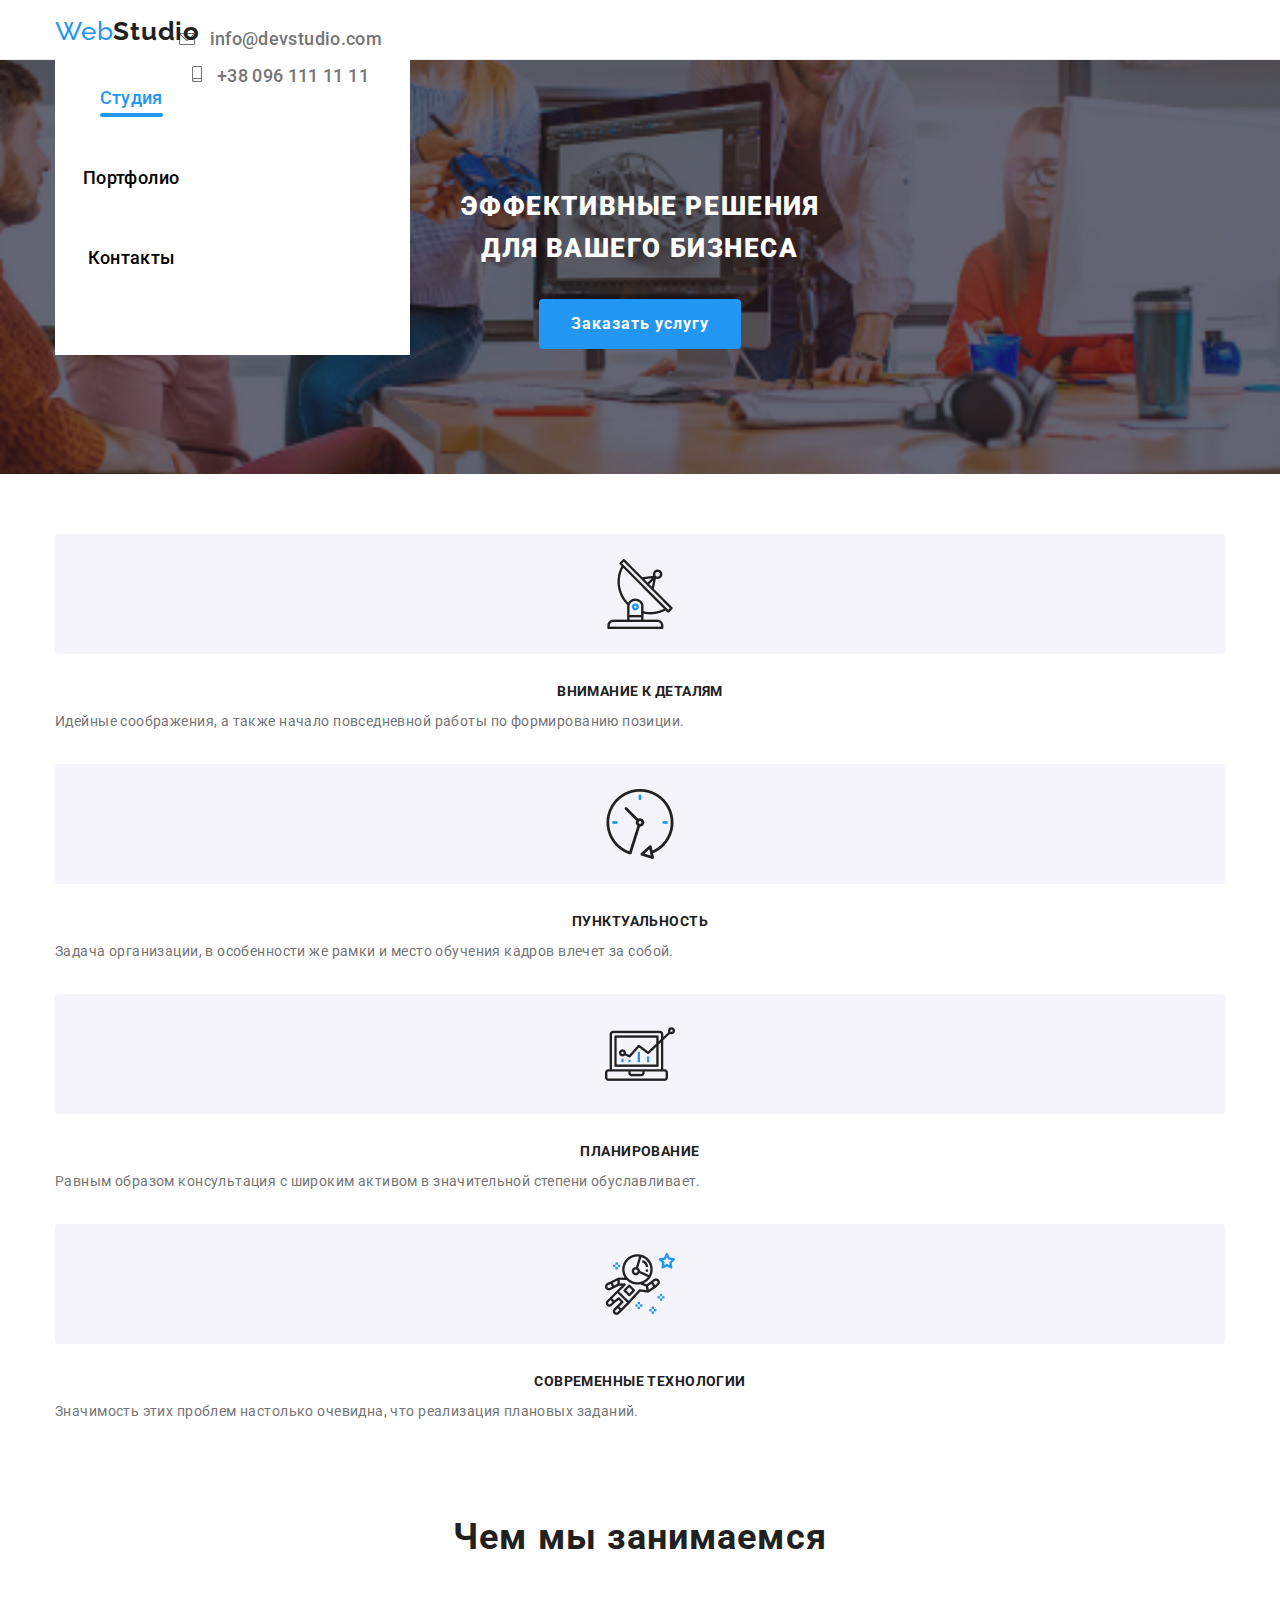
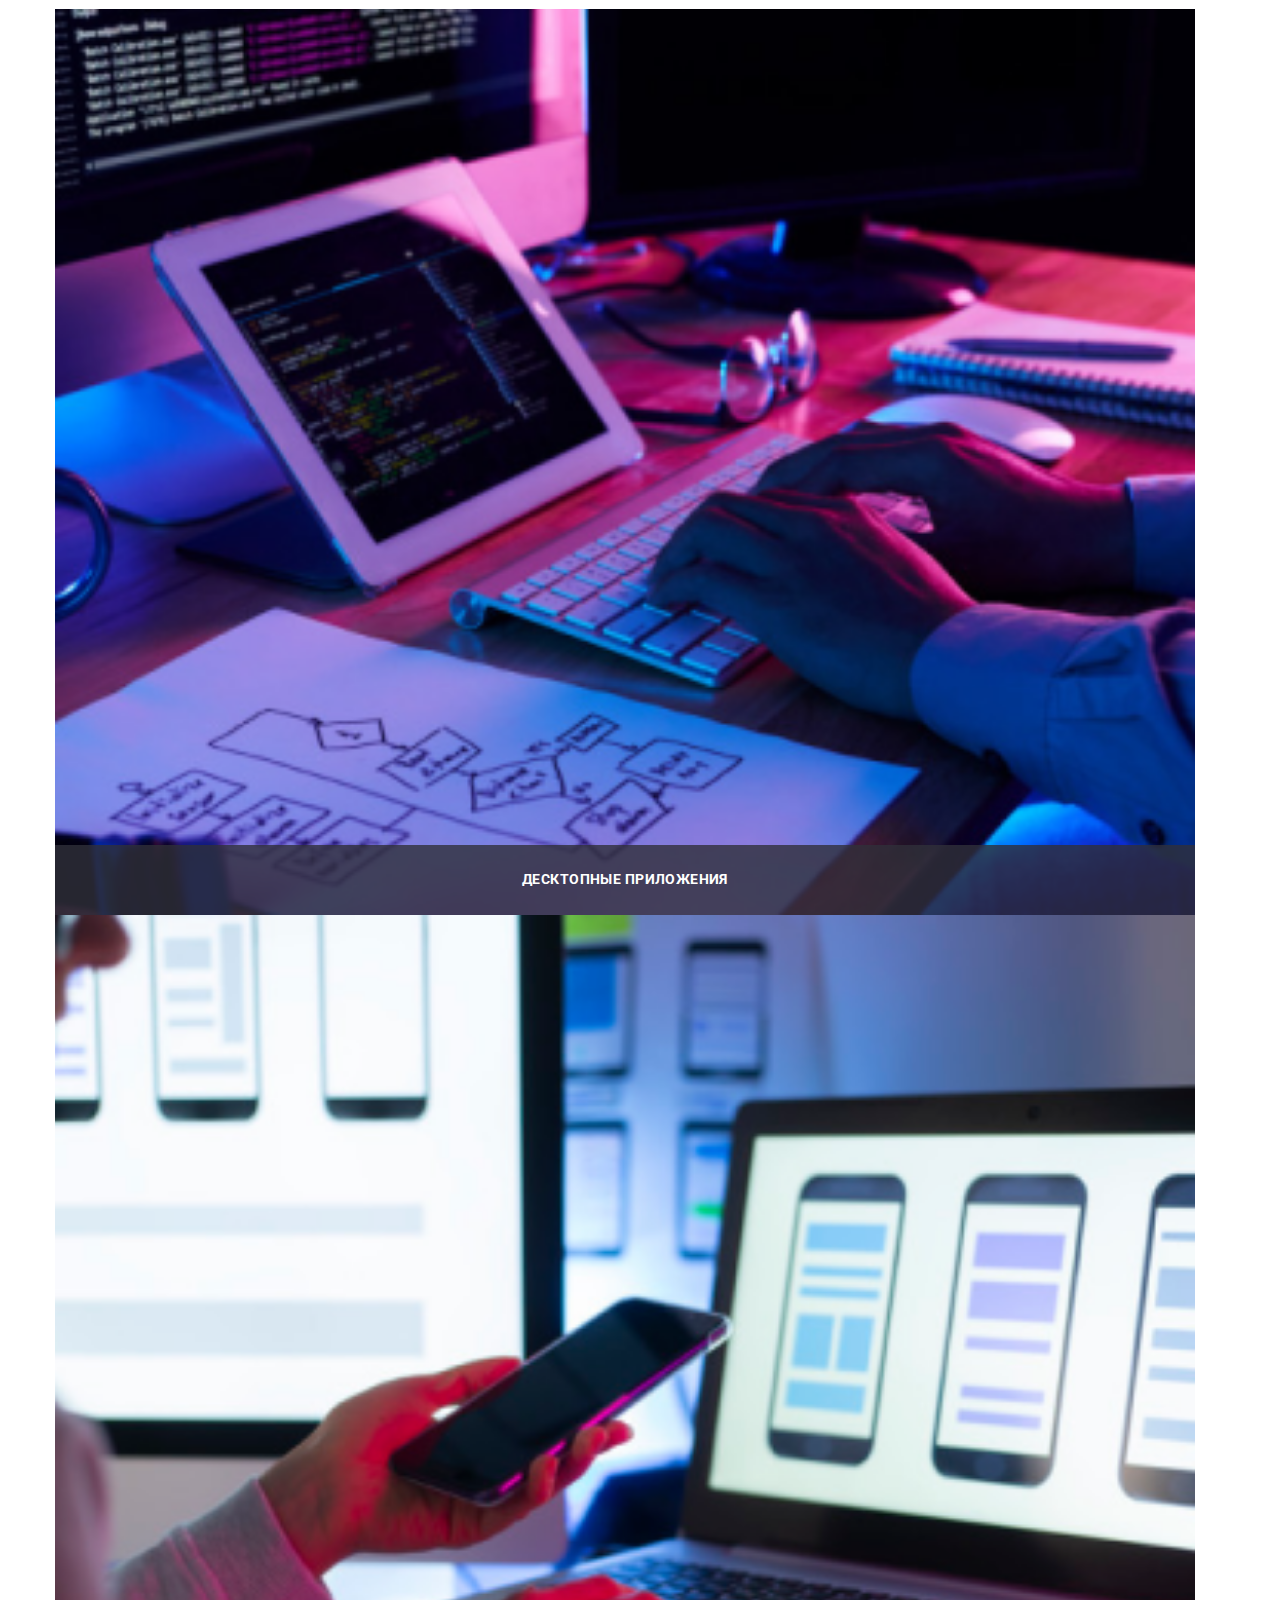
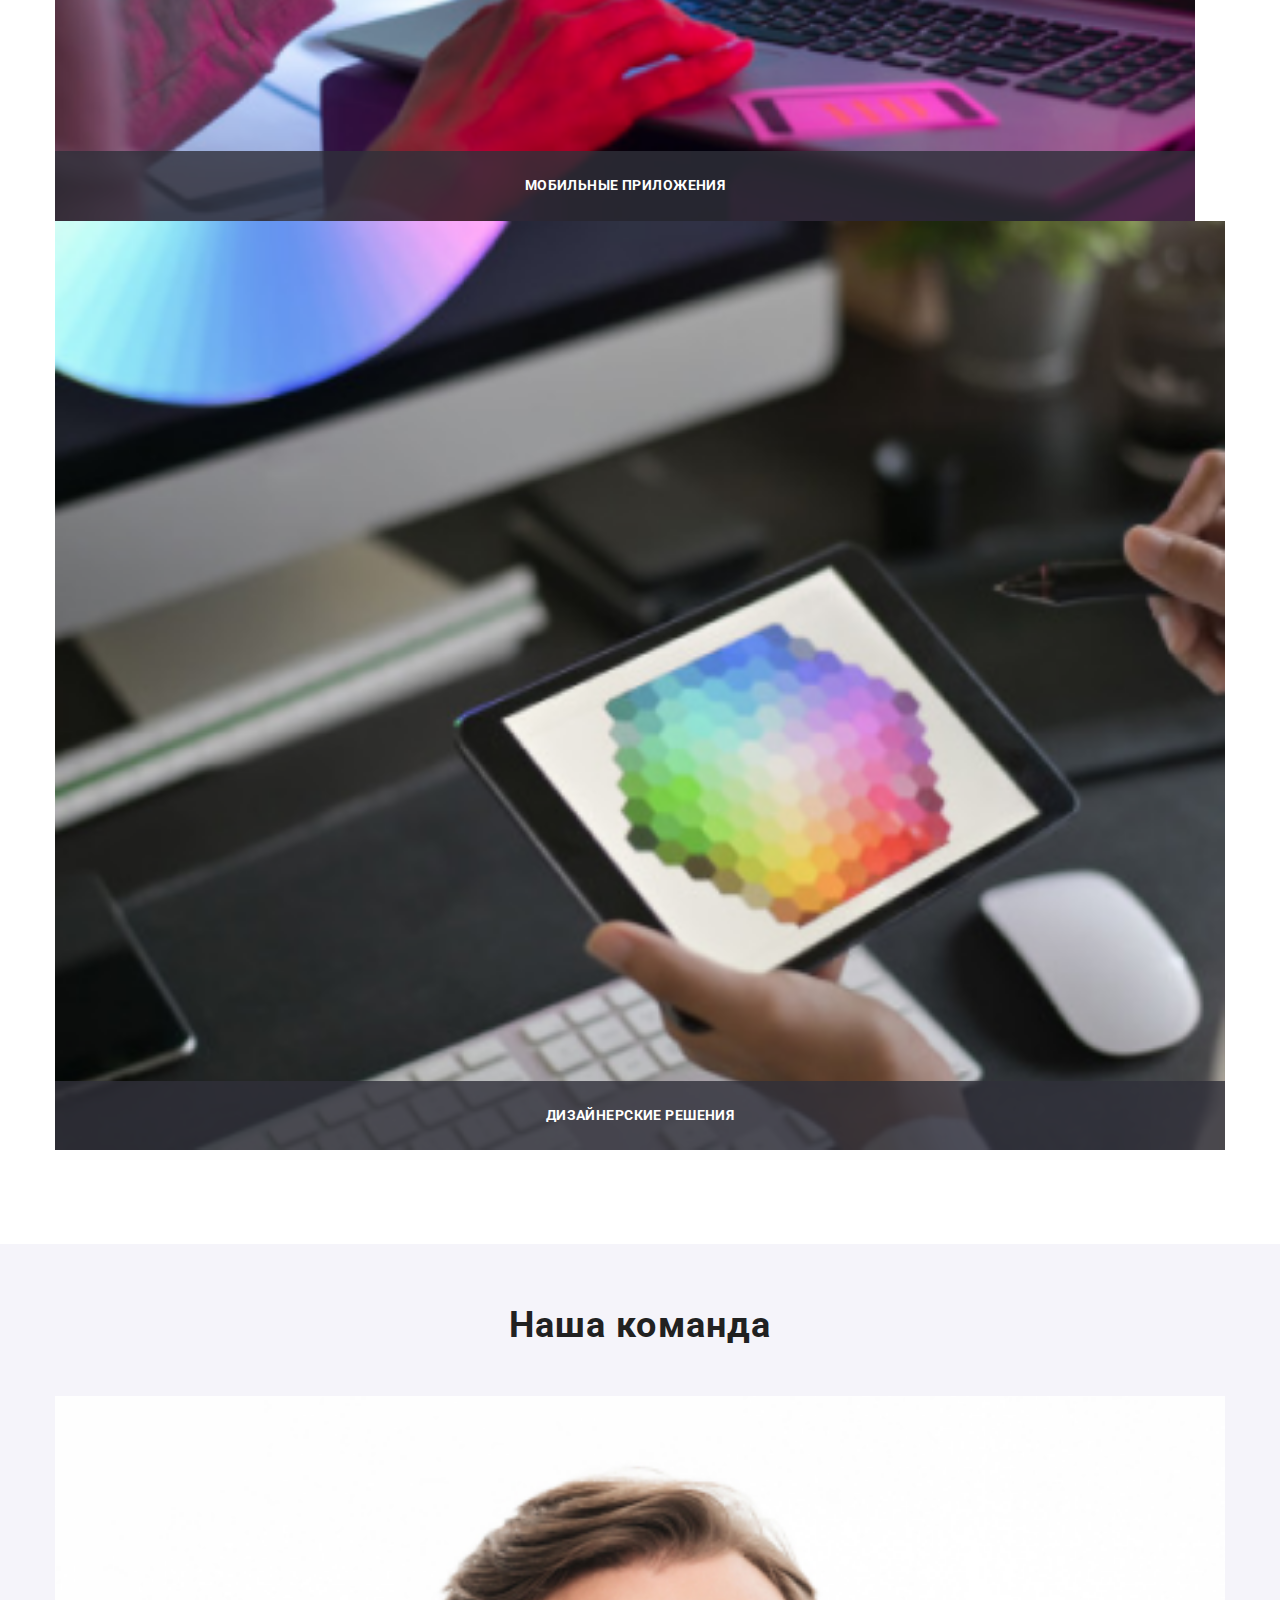
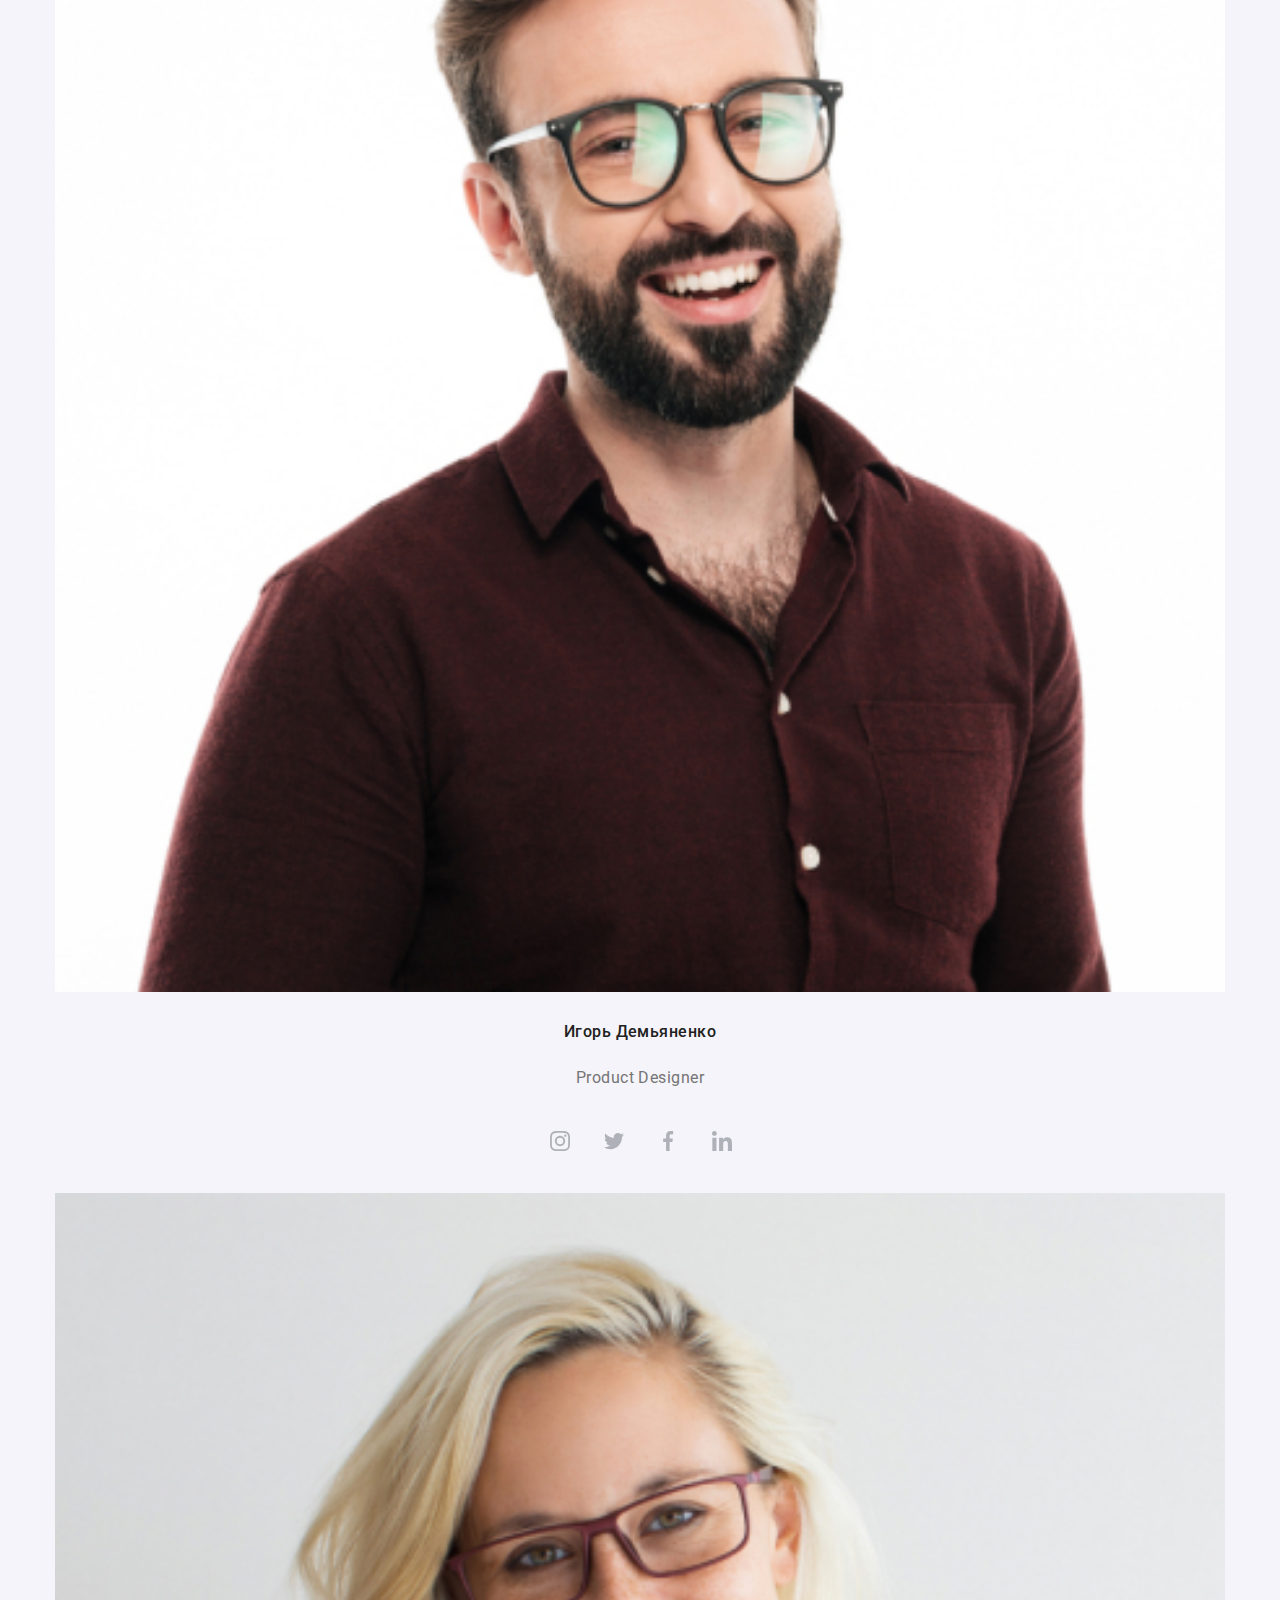
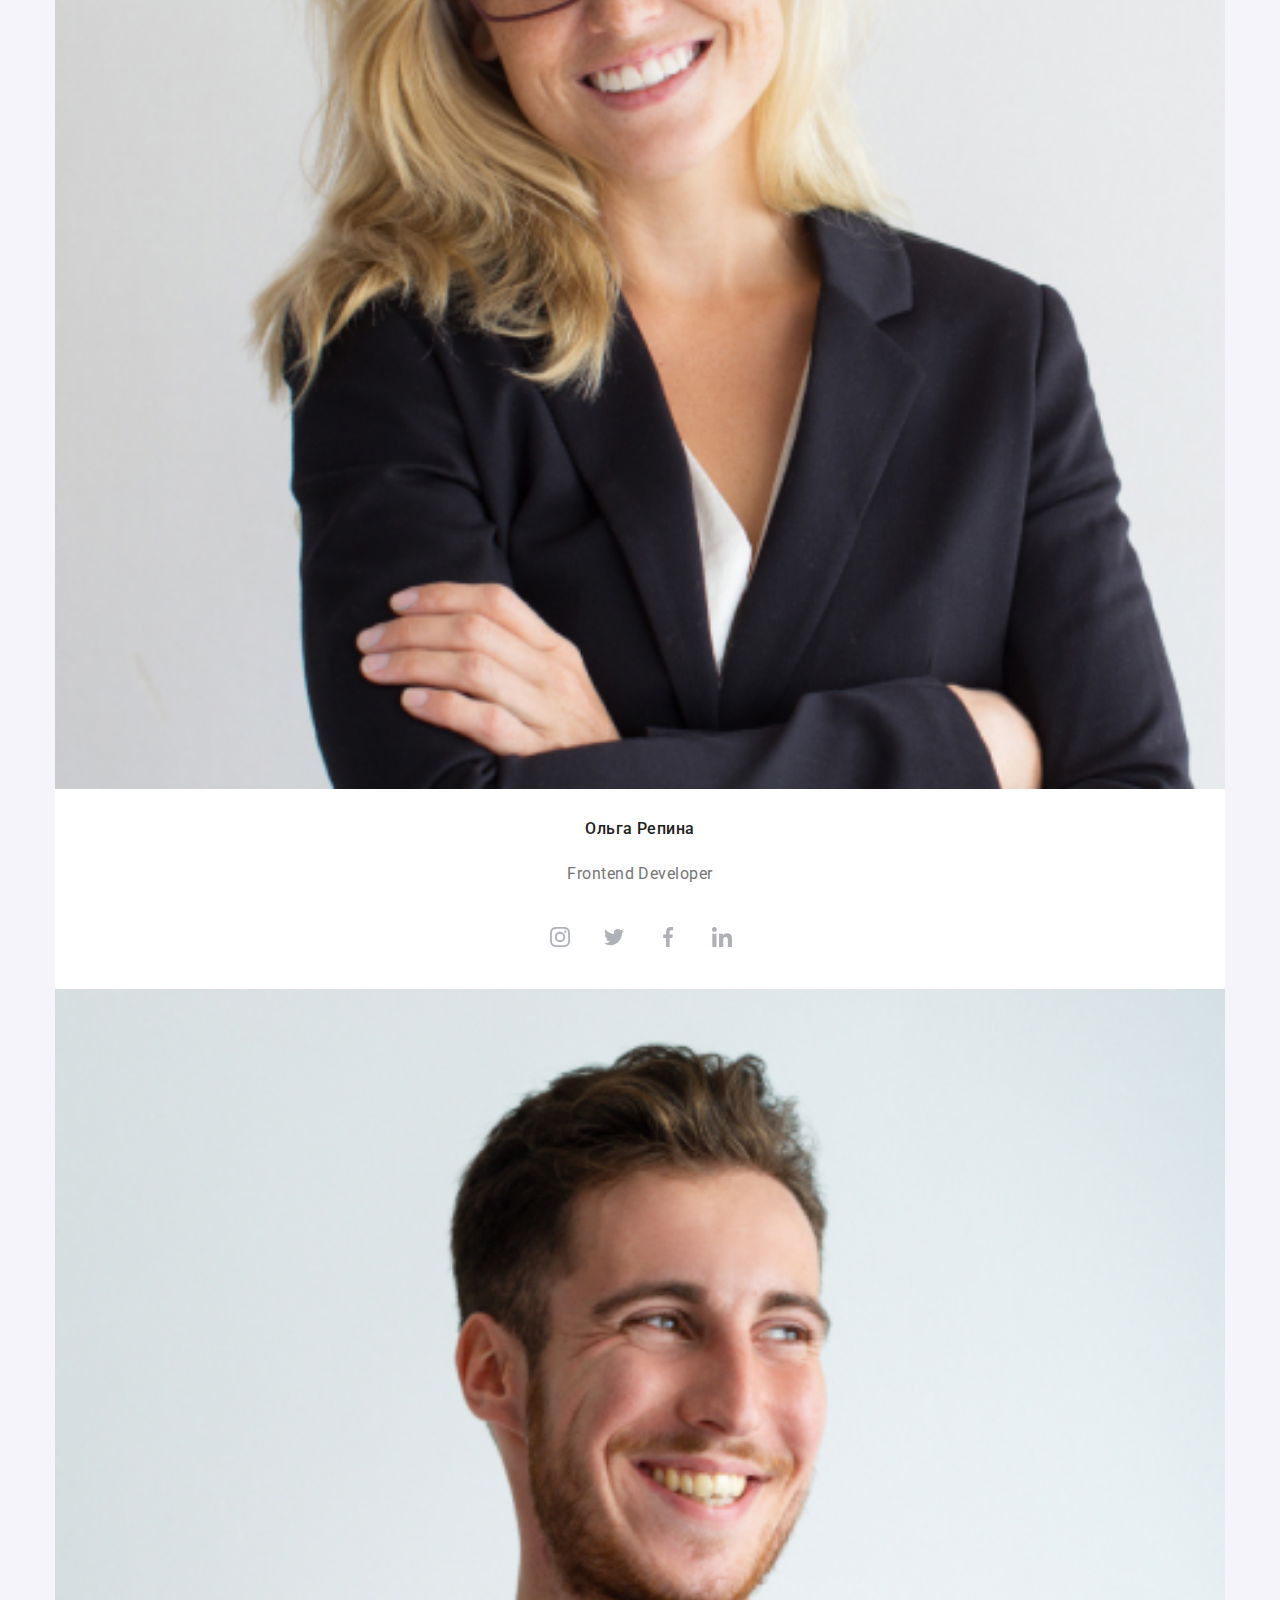
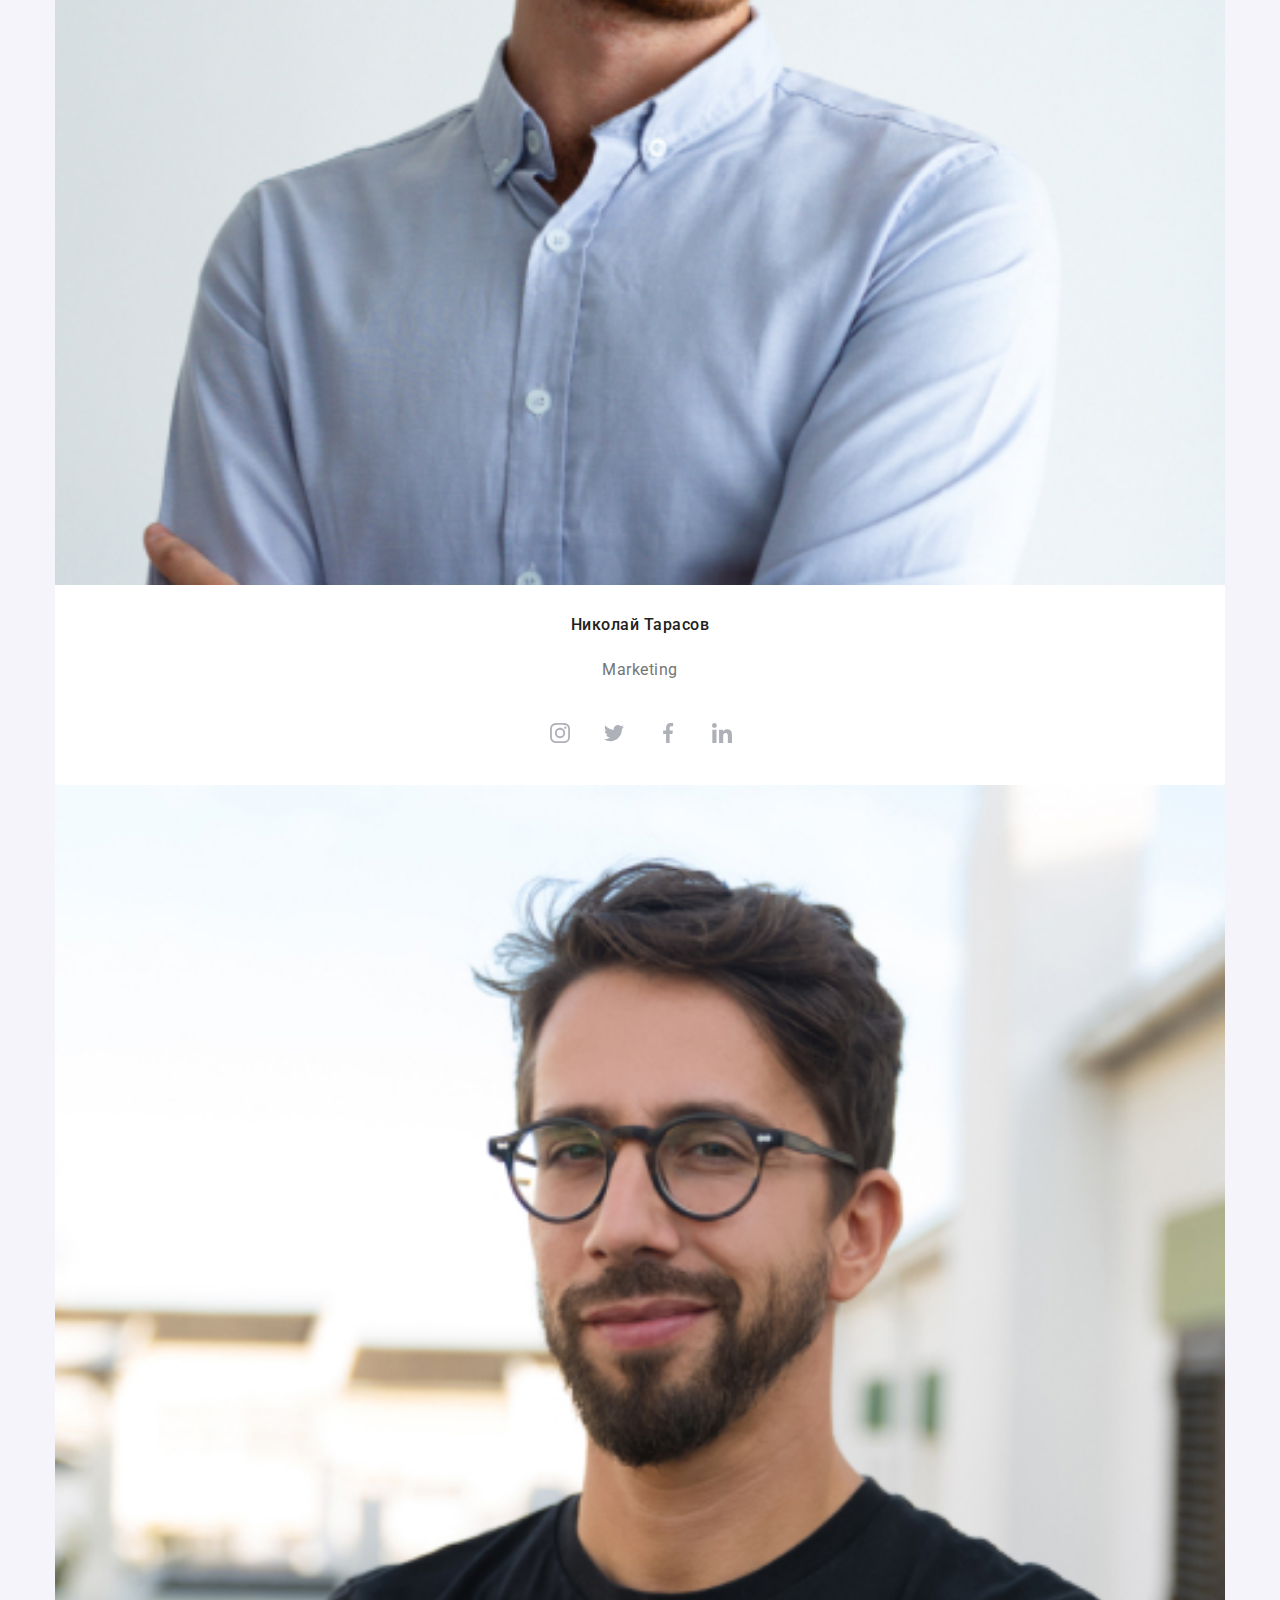
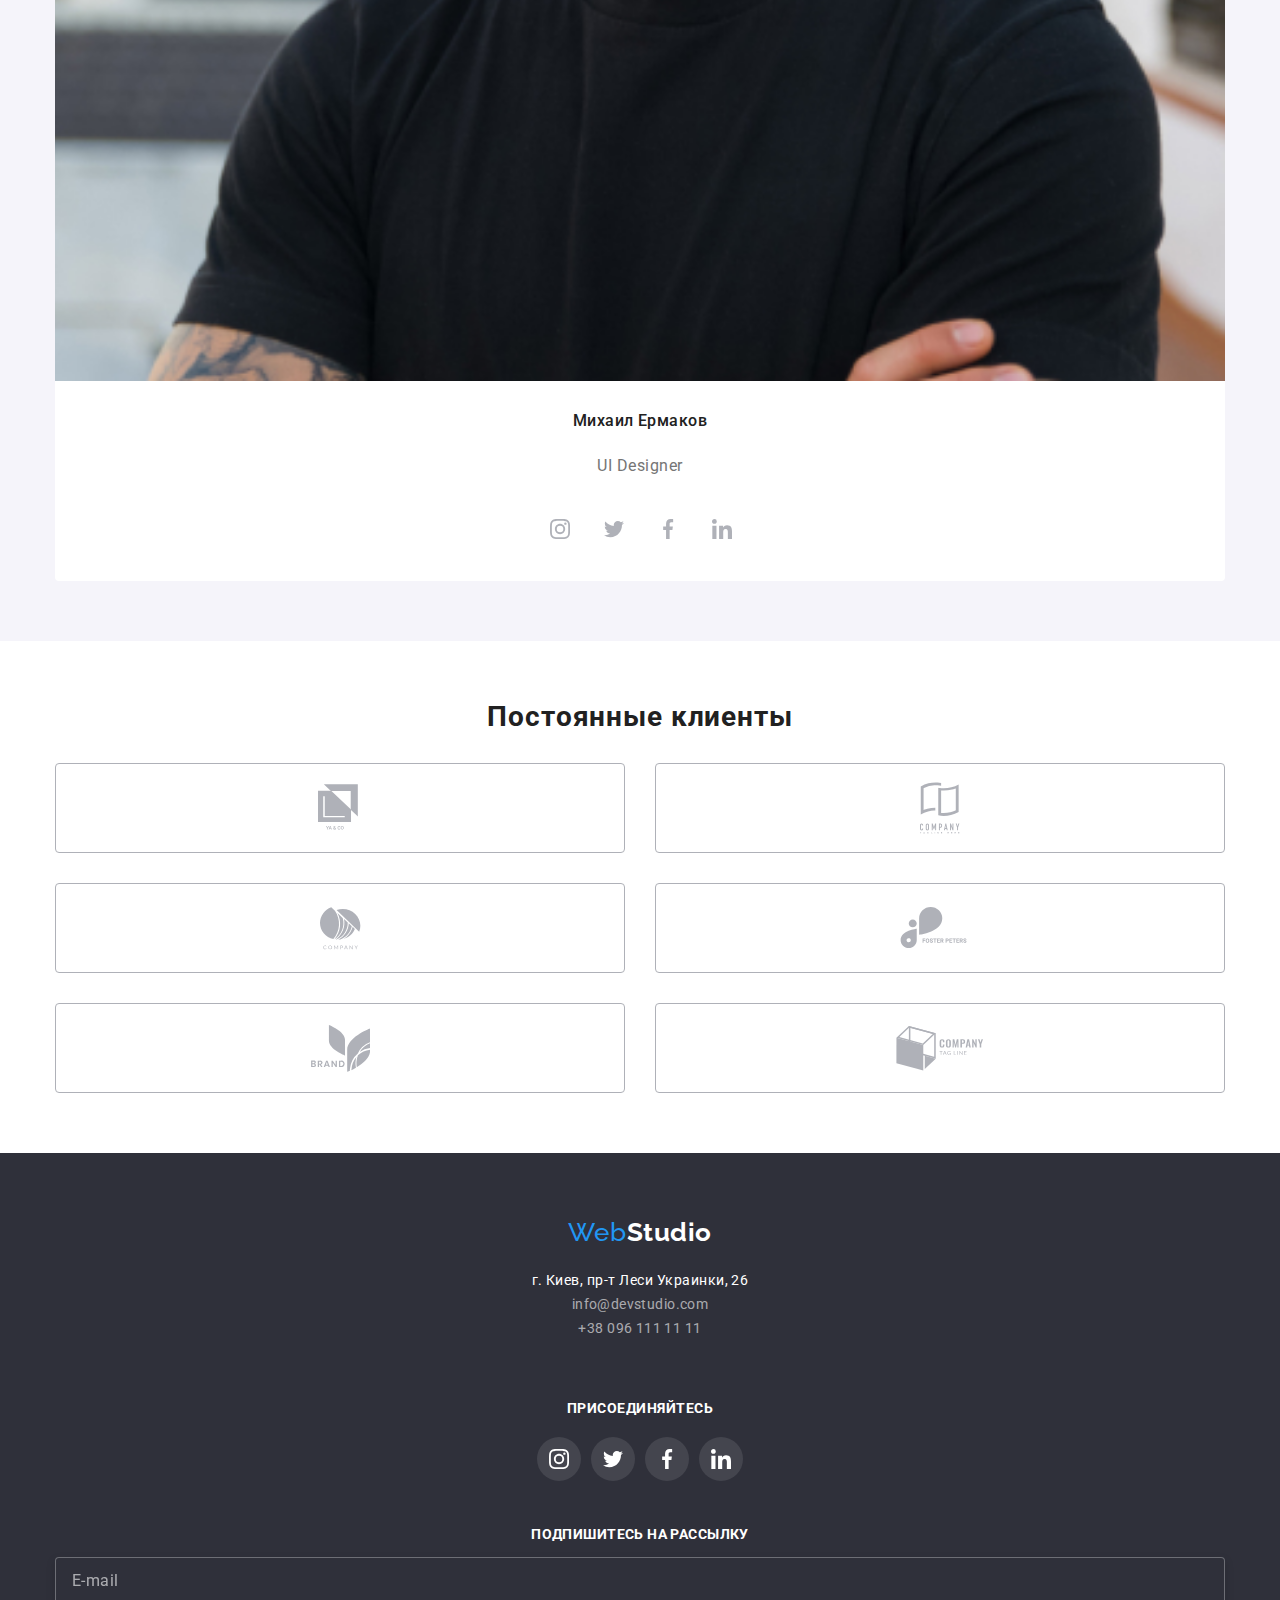
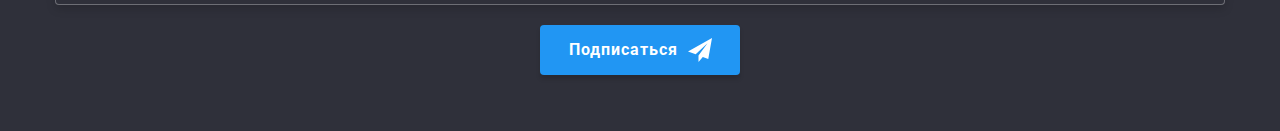
==== commit d537bf99: "mobile" ====
--- a/index.html
+++ b/index.html
@@ -744,61 +744,60 @@
           </ul>
         </div>
       </section>-->
-    
-        <!-- Постоянные клиенты -->
-        <div class="container">
-          <h2 class="title-client">Постоянные клиенты</h2>
-          <ul class="clientmob">
-            <li class="clientmob__list">
-              <a class="clientmob__list--logo-link" href="">
-                <svg class="clientmob__list--logo-one">
-                  <use xlink:href=".\svg\sprite.svg#logo1"></use>
-                </svg>
-              </a>
-            </li>
-
-            <li class="clientmob__list">
-              <a class="clientmob__list--logo-link" href="">
-                <svg class="clientmob__list--logo-two">
-                  <use xlink:href="./svg/sprite.svg#logo2"></use>
-                </svg>
-              </a>
-            </li>
-
-            <li class="clientmob__list">
-              <a class="clientmob__list--logo-link" href="">
-                <svg class="clientmob__list--logo-three">
-                  <use xlink:href="./svg/sprite.svg#logo3"></use>
-                </svg>
-              </a>
-            </li>
-
-            <li class="clientmob__list">
-              <a class="clientmob__list--logo-link" href="">
-                <svg class="clientmob__list--logo-four">
-                  <use xlink:href="./svg/sprite.svg#logo4"></use>
-                </svg>
-              </a>
-            </li>
-
-            <li class="clientmob__list">
-              <a class="clientmob__list--logo-link" href="">
-                <svg class="clientmob__list--logo-five">
-                  <use xlink:href="./svg/sprite.svg#logo5"></use>
-                </svg>
-              </a>
-            </li>
-
-            <li class="clientmob__list">
-              <a class="clientmob__list--logo-link" href="">
-                <svg class="clientmob__list--logo-six">
-                  <use xlink:href="./svg/sprite.svg#logo6"></use>
-                </svg>
-              </a>
-            </li>
-          </ul>
-        </div>
-      </section>
+
+      <!-- Постоянные клиенты -->
+      <div class="container">
+        <h2 class="title-clientmob">Постоянные клиенты</h2>
+        <ul class="clientmob">
+          <li class="clientmob__list">
+            <a class="clientmob__list--logo-link" href="">
+              <svg class="clientmob__list--logo-one">
+                <use xlink:href=".\svg\sprite.svg#logo1"></use>
+              </svg>
+            </a>
+          </li>
+
+          <li class="clientmob__list">
+            <a class="clientmob__list--logo-link" href="">
+              <svg class="clientmob__list--logo-two">
+                <use xlink:href="./svg/sprite.svg#logo2"></use>
+              </svg>
+            </a>
+          </li>
+
+          <li class="clientmob__list">
+            <a class="clientmob__list--logo-link" href="">
+              <svg class="clientmob__list--logo-three">
+                <use xlink:href="./svg/sprite.svg#logo3"></use>
+              </svg>
+            </a>
+          </li>
+
+          <li class="clientmob__list">
+            <a class="clientmob__list--logo-link" href="">
+              <svg class="clientmob__list--logo-four">
+                <use xlink:href="./svg/sprite.svg#logo4"></use>
+              </svg>
+            </a>
+          </li>
+
+          <li class="clientmob__list">
+            <a class="clientmob__list--logo-link" href="">
+              <svg class="clientmob__list--logo-five">
+                <use xlink:href="./svg/sprite.svg#logo5"></use>
+              </svg>
+            </a>
+          </li>
+
+          <li class="clientmob__list">
+            <a class="clientmob__list--logo-link" href="">
+              <svg class="clientmob__list--logo-six">
+                <use xlink:href="./svg/sprite.svg#logo6"></use>
+              </svg>
+            </a>
+          </li>
+        </ul>
+      </div>
 
       <!--<div class="container">
           <h2 class="title-client">Постоянные клиенты</h2>
@@ -855,7 +854,88 @@
       </section>-->
     </main>
     <!-- Контакты -->
-    <footer class="section-footer">
+    <!--contacsmob -->
+
+    <footer class="section-footermob">
+      <div class="footermob container">
+        <div class="addressmob">
+          <a href="./index.html"
+            ><span class="addressmob__accent-text">Web</span
+            ><span class="addressmob__logo-footer">Studio</span></a
+          >
+          <address class="addressmob--footer">
+            г. Киев, пр-т Леси Украинки, 26
+            <div>
+              <ul class="footermob__links">
+                <li>
+                  <a
+                    class="footermob__links--mail"
+                    href="mailto:info@devstudio.com"
+                    >info@devstudio.com</a
+                  >
+                </li>
+                <li>
+                  <a class="footermob__links--tel" href="tel:+380961111111"
+                    >+38 096 111 11 11</a
+                  >
+                </li>
+              </ul>
+            </div>
+          </address>
+        </div>
+        <div class="joinmob">
+          <h5>присоединяйтесь</h5>
+          <ul class="footermob-social">
+            <li class="social__list">
+              <a class="joinmob__link" href="https://www.instagram.com/">
+                <svg class="icon">
+                  <use href="./svg/sprite.svg#instagram"></use>
+                </svg>
+              </a>
+            </li>
+            <li class="social__list">
+              <a class="joinmob__link" href="https://twitter.com/home">
+                <svg class="icon">
+                  <use href="./svg/sprite.svg#twitter"></use>
+                </svg>
+              </a>
+            </li>
+            <li class="social__list">
+              <a class="joinmob__link" href="https://www.facebook.com/">
+                <svg class="icon">
+                  <use href="./svg/sprite.svg#facebook"></use>
+                </svg>
+              </a>
+            </li>
+            <li class="social__list">
+              <a class="joinmob__link" href="https://www.linkedin.com/">
+                <svg class="icon">
+                  <use href="./svg/sprite.svg#linkedin"></use>
+                </svg>
+              </a>
+            </li>
+          </ul>
+        </div>
+        <div class="footer-formmob">
+          <p>Подпишитесь на рассылку</p>
+          <form action="subscribe-form"></form>
+          <input
+            class="footer-formmob__input"
+            type="email"
+            name="email"
+            placeholder="E-mail"
+          />
+          <button class="footer-formmob__btn">
+            Подписаться
+            <svg class="footer-formmob--icon">
+              <use xlink:href="./form/sprite.svg#send"></use>
+            </svg>
+          </button>
+        </div>
+      </div>
+    </footer>
+
+    <!-- <footer class="section-footer">
       <div class="footer container">
         <div class="address">
           <a href="./index.html"
@@ -929,7 +1009,7 @@
           </button>
         </div>
       </div>
-    </footer>
+    </footer>-->
 
     <div class="backdrop is-hidden" data-modal>
       <div class="modal">
--- a/css/main.min.css
+++ b/css/main.min.css
@@ -1,2 +1,2 @@
-html{box-sizing:border-box}body{color:#757575;background-color:#fff;font-family:Roboto, sans-serif;letter-spacing:0.03em}a{text-decoration:none}.container{width:1200px;margin-left:auto;margin-right:auto;padding-left:15px;padding-right:15px}@media (min-width: 480px){.container{width:480px}}@media (min-width: 768px){.container{width:768px}}@media (min-width: 1200px){.container{width:1200px;margin-left:auto;margin-right:auto;padding-left:15px;padding-right:15px}}.header .portfolio-header .flexbox{align-items:center;justify-content:flex-end}.header .portfolio-header{padding-top:32px;padding-bottom:32px}.header .portfolio-header .mail{margin-right:50px}.portfolio{margin-top:95px;margin-bottom:93px}.portfolio-header{border-bottom:1px solid #eeeeee}img{display:block;height:auto;min-width:100%}.client{box-sizing:border-box;justify-content:space-between;padding-bottom:94px;padding-top:50px;list-style:none;margin:0;padding-left:0}.client__list{margin:0;width:calc((100% - 30px * 5) / 6);height:90px}.client__list:last-child{margin-right:0px}.client__list--logo-link{margin:0;width:100%;height:100%;color:#afb1b8;border:1px solid #afb1b8;border-radius:4px;justify-content:center;align-items:center;transition-property:border;transition-duration:250ms;transition-timing-function:cubic-bezier(0.4, 0, 0.2, 1)}.client__list--logo-link:hover svg{cursor:pointer;fill:#2196f3}.client__list--logo-link:hover{border:1px solid #2196f3;border-radius:4px}.client__list--logo-one{width:44px;height:49px;fill:currentColor;transition-property:fill;transition-duration:250ms;transition-timing-function:cubic-bezier(0.4, 0, 0.2, 1)}.client__list--logo-two{width:40px;height:52px;fill:currentColor;transition-property:fill;transition-duration:250ms;transition-timing-function:cubic-bezier(0.4, 0, 0.2, 1)}.client__list--logo-three{width:41px;height:43px;fill:currentColor;transition-property:fill;transition-duration:250ms;transition-timing-function:cubic-bezier(0.4, 0, 0.2, 1)}.client__list--logo-four{width:80px;height:42px;fill:currentColor;transition-property:fill;transition-duration:250ms;transition-timing-function:cubic-bezier(0.4, 0, 0.2, 1)}.client__list--logo-five{width:59px;height:47px;fill:currentColor;transition-property:fill;transition-duration:250ms;transition-timing-function:cubic-bezier(0.4, 0, 0.2, 1)}.client__list--logo-six{width:88px;height:45px;fill:currentColor;transition-property:fill;transition-duration:250ms;transition-timing-function:cubic-bezier(0.4, 0, 0.2, 1)}button{font-family:inherit}.button__hero{color:#fff;background-color:#2196f3;font-weight:bold;font-size:16px;line-height:1.88;text-align:center;letter-spacing:0.06em;cursor:pointer;border:none;border-radius:4px;padding:10px 32px}.submit-button{width:200px;height:50px;background:#2196f3;border-radius:4px;border:none;color:#fff;font-family:Roboto;font-weight:bold;font-size:16px;line-height:1.9;letter-spacing:0.06em;margin-left:124px}.submit-button:focus,.submit-button:hover{box-shadow:0px 4px 4px rgba(0,0,0,0.15)}.list-button{list-style:none;justify-content:center;padding:0;margin:0;padding-bottom:50px}.list-button__item:not(:last-child){margin-right:8px}.list-button__item--button{color:#212121;background-color:#f5f4fa;font-weight:500;font-size:16px;line-height:1.62;letter-spacing:0.03em;text-align:center;border:none;border-radius:4px;padding:6px 22px;transition-property:background-color, color;transition-duration:250ms;transition-timing-function:cubic-bezier(0.4, 0, 0.2, 1)}.list-button__item--button:hover,.list-button__item--button:focus{color:#fff;background-color:#2196f3}.social{align-items:center;padding-top:16px;padding-bottom:30px;padding-right:30px;padding-left:32px;list-style:none;display:inline-flex}.social__list .social__link,.social__list .follow-link{width:44px;height:44px}.social__list:not(:last-child){margin-right:10px}.social__link{display:flex;margin:0;width:100%;height:100%;justify-content:center;align-items:center;border-radius:50%;transition-property:background-color;transition-duration:250ms;transition-timing-function:cubic-bezier(0.4, 0, 0.2, 1)}.social__link:hover{background-color:#2196f3}.social__link:hover .icon{fill:#fff}.footer-social{align-items:center;justify-content:space-around;margin-top:20px;display:flex;list-style:none;padding:0;margin:0}.footer-social:not(:last-child){margin-right:10px}.join{color:#fff;font-weight:bold;font-size:17px;line-height:1.14;letter-spacing:0.03em;text-transform:uppercase}.join__link{display:flex;margin:0;width:44px;height:44px;justify-content:center;align-items:center;border-radius:50%;background-color:rgba(255,255,255,0.1);transition-property:background-color;transition-duration:250ms;transition-timing-function:cubic-bezier(0.4, 0, 0.2, 1)}.join__link:hover{background-color:#2196f3}.join__link:hover .icon{fill:#fff}.join__link .icon{fill:#fff}.backdrop{position:fixed;top:0;left:0;width:100%;height:100%;background-color:rgba(0,0,0,0.2);opacity:1;transition:opacity 250ms cubic-bezier(0.4, 0, 0.2, 1);z-index:1;overflow-y:scroll}.is-hidden{display:none}.modal{position:absolute;top:50%;left:50%;transform:translate(-50%, -50%) scale(1);transition:750ms cubic-bezier(0.4, 0, 0.2, 1);width:528px;height:581px;background:#fff;box-shadow:0px 1px 3px rgba(0,0,0,0.12),0px 1px 1px rgba(0,0,0,0.14),0px 2px 1px rgba(0,0,0,0.2);border-radius:4px}.modal__close-button{position:absolute;font-size:15px;width:30px;height:30px;background:#fff;box-sizing:border-box;border-radius:50%;border:1px solid rgba(0,0,0,0.1);top:8px;right:8px;outline:transparent}.modal__close-button:hover,.modal__close-button:focus{color:#2196f3}.modal__content{display:flex;flex-direction:column;padding:40px}.modal__title{font-family:Roboto;font-weight:bold;font-size:20px;line-height:1.2;text-align:center;letter-spacing:0.03em;color:#212121;margin-bottom:16px}.form{background:#fff;border-radius:4px}.form__field{position:relative;display:flex;flex-direction:column}.form__field.checkbox{display:flex;flex-direction:row;justify-content:center;margin-bottom:30px}.form--label{margin-bottom:4px;font-family:Roboto;font-size:12px;line-height:1.17;letter-spacing:0.01em;color:#757575}.form--input{width:448px;height:40px;border:1px solid rgba(33,33,33,0.2);box-sizing:border-box;border-radius:4px;margin-bottom:14px;padding-left:42px;outline:none}.form--input:focus{border:1px solid #2196f3;border-width:1px;transition-property:border;outline:none}.form--input:focus+svg{fill:#2196f3;transition-property:fill}.form--input--checkbox{-webkit-appearance:none;-moz-appearance:none;appearance:none;position:absolute}.form--input--checkbox:checked+.check-box{background-image:url(../modal/check.svg);fill:#fff;background-color:#2196f3;transition-property:background-color, fill;transition-duration:250ms;transition-timing-function:cubic-bezier(0.4, 0, 0.2, 1)}.form__field--icon{position:absolute;top:29px;left:14px;height:18px;width:18px}.form--textarea{height:120px;border:1px solid rgba(33,33,33,0.2);box-sizing:border-box;border-radius:4px;resize:none;margin-bottom:20px;padding:12px 16px}.form--textarea::placeholder{font-family:Roboto;font-size:12px;line-height:1.2;letter-spacing:0.01em;color:rgba(117,117,117,0.5)}.form--link{color:#2196f3;border-bottom:1px solid #2196f3;display:inline-block;line-height:0.85}.form--textarea:focus{border:1px solid #2196f3;border-width:1px;transition-property:border;transition-duration:250ms;transition-timing-function:cubic-bezier(0.4, 0, 0.2, 1);outline:none}.check-box{position:absolute;background-image:url(../modal/Vector.svg);width:16px;height:15px;left:30px}.footer-form{font-weight:bold;font-size:14px;line-height:1.14;letter-spacing:0.03em;text-transform:uppercase;color:#fff;padding-left:93px}.footer-form__input{background-color:#2f303a;padding-left:16px;padding-right:166px;padding-top:15px;padding-bottom:15px;margin-right:12px;border:1px solid rgba(255,255,255,0.3);box-sizing:border-box;filter:drop-shadow(0px 4px 4px rgba(0,0,0,0.15));border-radius:4px}.footer-form__btn{display:inline-flex;align-items:center;padding-top:10px;padding-bottom:10px;padding-left:29px;padding-right:28px;font-weight:bold;font-size:16px;line-height:1.9;letter-spacing:0.06em;border:none;color:#fff;background-color:#2196f3;box-shadow:0px 4px 4px rgba(0,0,0,0.15);border-radius:4px;cursor:pointer}.footer-form--icon{width:24px;height:24px;margin-left:10px}input::placeholder{font-family:Roboto;font-size:16px;line-height:1.25;letter-spacing:0.03em;color:rgba(255,255,255,0.6)}.icon-mail{content:"";display:inline-block;width:16px;height:12px;margin-right:10px;background-image:url(./svg/xx/sprite.svg#envelope);background-size:contain;fill:currentColor;transition:color cubic-bezier(0.4, 0, 0.2, 1)}.icon-tel{content:"";display:inline-block;width:10px;height:16px;margin-right:10px;background-image:url(./svg/xx/sprite.svg#smartphone);background-size:contain;fill:currentColor;transition:color cubic-bezier(0.4, 0, 0.2, 1)}.nav{margin-right:auto;color:#212121}.nav__link-logo{padding-top:24px}.nav__link-logo--webtext{font-family:Raleway, sans-serif;font-weight:500;font-size:26px;line-height:1.19px;letter-spacing:0.03em;color:#2196f3}.nav__link-logo--text{font-family:Raleway, sans-serif;font-weight:bold;font-size:26px;line-height:1.19;letter-spacing:0.03em;margin-right:93px;color:#212121}.nav-item:not(:last-child){margin-right:50px}.textnav{color:#2196f3}.textnav--link:hover,.textnav--link:focus{color:#2196f3}.textnav--link--current{color:#2196f3;font-weight:500;font-size:14px;line-height:1.14;letter-spacing:0.02em;padding-top:32px;padding-bottom:32px;position:relative}.textnav--link--current::after{display:block;content:"";width:100%;height:4px;left:0;bottom:0;color:#2196f3;background:#2196f3;border-radius:2px;position:absolute}.textnav--link--prtflcurrent{color:#2196f3;font-weight:500;font-size:14px;line-height:1.14;letter-spacing:0.02em;padding-top:32px;padding-bottom:32px;position:relative}.textnav--link--prtflcurrent::after{display:block;content:"";width:100%;height:4px;left:0;bottom:0;color:#2196f3;background-color:#2196f3;border-radius:2px;position:absolute}.textnav--link{font-weight:500;font-size:14px;line-height:1.14;letter-spacing:0.02em;padding-top:32px;padding-bottom:32px;position:relative;color:#212121;transition-property:color;transition-duration:250ms;transition-timing-function:cubic-bezier(0.4, 0, 0.2, 1)}.links-header{font-weight:500;font-size:14px;line-height:1.14;letter-spacing:0.02em;padding-top:32px;color:#757575;transition-property:color;transition-duration:250ms;transition-timing-function:cubic-bezier(0.4, 0, 0.2, 1)}.mail__link{padding-right:30px;padding-top:32px;align-items:center;color:#757575;transition-property:color;transition-duration:250ms;transition-timing-function:cubic-bezier(0.4, 0, 0.2, 1)}.mail__link:hover,.mail__link:focus{fill:#2196f3;color:#2196f3}.tel__link{padding-top:32px;align-items:center;color:#757575;transition-property:color;transition-duration:250ms;transition-timing-function:cubic-bezier(0.4, 0, 0.2, 1)}.tel__link:hover,.tel__link:focus{cursor:pointer;fill:#2196f3;color:#2196f3}.hero{max-width:100%;height:600px;margin-left:auto;margin-right:auto;background-image:linear-gradient(to right, rgba(47,48,58,0.4), rgba(47,48,58,0.4)),url(../img/hero-img.jpg);background-repeat:no-repeat;background-position:center;background-size:cover;background-color:#2f303a;padding-top:200px;padding-bottom:200px;text-align:center}.hero__title{font-weight:900;font-size:44px;line-height:1.36;text-align:center;letter-spacing:0.06em;text-transform:uppercase;margin:0;padding:0;margin-bottom:30px;color:#fff}.features{margin-top:94px}.list{list-style:none;padding:0;margin:0}.skill{list-style:none;padding:0;margin:0}.skill__icon{margin-right:15px}.skill__icon:last-child{margin-right:0}.skill__title-text{font-weight:bold;font-size:14px;line-height:1.14;letter-spacing:0.03em;text-transform:uppercase;color:#212121;padding-top:30px;padding-bottom:10px;margin:0}.skill__paragraf{font-size:16px;line-height:1.9;letter-spacing:0.03em;color:#757575;margin:0}.skill__icon::before{content:"";display:block;min-width:270px;min-height:120px;border-radius:4px;background:#f5f4fa;background-repeat:no-repeat;background-position:center}.icon-antena::before{background-image:url(../img/antenna.png)}.icon-clock::before{background-image:url(../img/clock.png)}.icon-diagram::before{background-image:url(../img/diagram.png)}.icon-astronavt::before{background-image:url(../img/astronaut.png)}.our-work{margin-top:94px}@media (max-width: 1199px){.our-work{display:none}}.our-work__title{font-weight:bold;font-size:36px;line-height:1.16;text-align:center;letter-spacing:0.03em;color:#212121;margin:0;margin-bottom:50px}.our-work__list{padding:0}.our-work__overlay{position:relative;margin-right:30px;list-style:none;padding:0}.our-work__overlay:last-child{margin-right:0}.our-work__text{display:block;background:rgba(47,48,58,0.8);width:100%;height:auto;position:absolute;padding-top:27px;padding-bottom:27px;left:0;bottom:0;margin:0;font-style:normal;font-weight:700;font-size:14px;line-height:1.1em;text-align:center;letter-spacing:0.03em;text-transform:uppercase;color:#fff}.our-team{line-height:1.19;text-align:center;letter-spacing:0.03em;color:#757575;margin-top:94px;padding-top:94px;padding-bottom:94px;background-color:#f5f4fa}@media (max-width: 1199px){.our-team{display:none}}.our-team__title{font-weight:bold;font-size:36px;line-height:1.17;text-align:center;letter-spacing:0.03em;color:#212121;margin:0;padding:0}.our-team__list{list-style:none;margin:0;padding-top:50px;padding-left:0}.our-team__list--item{width:calc((100% - 30px * 2) / 3);margin-right:30px;border-radius:0px 0px 4px 4px;background-color:#fff}.our-team__list--item:hover,.our-team__list--item:focus{box-shadow:0px 1px 1px rgba(0,0,0,0.12),0px 4px 4px rgba(0,0,0,0.06),1px 4px 6px rgba(0,0,0,0.16)}.our-team__list--item:nth-child(4n){margin-right:0px}.our-team__name{padding-top:30px;padding-bottom:10px;margin:0;font-weight:500;font-size:16px;line-height:1.19;text-align:center;color:#212121}.icon{width:20px;height:20px;fill:#afb1b8;transition-property:fill;transition-duration:250ms;transition-timing-function:cubic-bezier(0.4, 0, 0.2, 1)}.title-client{font-weight:bold;font-size:36px;line-height:1.16;text-align:center;letter-spacing:0.03em;color:#212121;padding-top:94px;margin:0}.section-footer{padding-top:64px;padding-bottom:56px;background-color:#2f303a;margin-top:20px}.address{margin-right:70px}.address__accent-text{font-family:Raleway, sans-serif;font-weight:500;font-size:26px;line-height:1.19px;letter-spacing:0.03em;color:#2196f3}.address--footer{color:#fff;font-size:14px;line-height:1.71;font-style:normal}.address__logo-footer{font-family:Raleway, sans-serif;font-weight:bold;font-size:26px;line-height:1.2;color:#fff}.footer{align-items:baseline}.footer__links{list-style:none;padding:0;margin:0}.footer__links :hover,.footer__links :focus{color:#2196f3}.footer__links--mail,.footer__links--tel{font-size:14px;line-height:1.7;letter-spacing:0.03em;color:rgba(255,255,255,0.6);transition-property:color;transition-duration:250ms;transition-timing-function:cubic-bezier(0.4, 0, 0.2, 1)}.cards{margin-bottom:94px}.card-item{width:calc((100% - 30px * 2) / 3);margin-right:30px;margin-bottom:30px;border:1px solid #eeeeee;background-color:#fff;position:relative;overflow:hidden}.card-item:hover,.card-item:focus{box-shadow:0px 1px 1px rgba(0,0,0,0.12),0px 4px 4px rgba(0,0,0,0.06),1px 4px 6px rgba(0,0,0,0.16)}.card-item:hover .description,.card-item:hover .card-thumb::before{opacity:1;transform:translateY(0)}.card-item:nth-child(3n){margin-right:0px}.card-item:nth-last-child(-n+3){margin-bottom:0px}.card-thumb{position:relative;overflow:hidden}.card-thumb::before{position:absolute;content:"";display:flex;justify-content:center;align-items:center;width:100%;height:100%;bottom:-100%;right:0;background-color:#2196f3;transform:translateY(100%);transition:transform 250ms cubic-bezier(0.4, 0, 0.2, 1);overflow:hidden;opacity:1}.card-text{font-weight:bold;font-size:18px;line-height:2;letter-spacing:0.06em;color:#212121;margin:0}.text-card{padding:20px 24px}.paragraf{color:#757575}.gallery{font-size:16px;line-height:1.87;flex-wrap:wrap}.description{position:absolute;margin:0;width:100%;height:294px;top:0;right:0;padding:63px 24px;font-weight:400;font-size:18px;line-height:1.56;letter-spacing:0.03em;color:#fff;background-color:rgba(33,150,243,0.9);transform:translateY(100%);transition:transform 250ms cubic-bezier(0.4, 0, 0.2, 1)}.logo{color:#2196f3;font-family:Raleway, sans-serif;font-weight:normal;font-size:26px;line-height:1.2;letter-spacing:0.03em;-webkit-text-decoration-line:none;text-decoration-line:none;padding-top:16px;position:absolute}.mobilebtn{position:absolute;display:inline-flex;margin:0;padding:0;margin-top:22px;border:none;background-color:transparent;top:0;right:20px}@media screen and (min-width: 768px){.mobilebtn{display:none}}.mobilebtn__close{display:none}.is-open .mobilebtn__close{display:block}.is-open .mobilebtn__menu{display:none}.mobilebtn:focus,.mobilebtn:hover{fill:#2196f3;outline:none}.mobile-menu{background-color:#fff;padding:28px;text-align:center;font-style:28px}@media screen and (max-width: 767px){.mobile-menu{display:none;position:absolute;top:100%;left:0;width:100%;height:453px}.mobile-menu.is-open{display:block}}@media screen and (min-width: 768px){.mobile-menu{display:inline-flex;flex-grow:1;justify-content:space-between}}.mobile-text{margin-left:auto;font-style:normal;font-weight:500;font-size:18px;line-height:1.1;letter-spacing:0.02em;text-align:center}.mobile-text__item{margin-bottom:60px}.mobile-text__item:not(:last-child){margin-bottom:40px}.mobile-text__item--link{color:#000;text-align:center;margin-top:60px}.mobile-text__item{color:#000;text-align:center;margin-top:60px}.mobile-text__item--link--current{color:#2196f3;position:relative}.mobile-text__item--link--current::after{position:absolute;content:"";width:100%;height:4px;left:0;bottom:-8px;background-color:#2196f3;border-radius:2px;margin-bottom:-1px}.contacts{text-align:center;font-family:Roboto;font-style:normal;font-weight:500;font-size:18px;line-height:21px;letter-spacing:0.02em}.contacts__link:hover{color:#2196f3}.contacts__item:first-child{margin-bottom:16px}.contacts__link{color:#757575}.header{position:relative;height:60px;right:0;left:0;top:0;background-color:#fff;z-index:1;border-bottom:1px solid #ececec;-webkit-box-align:center;-ms-flex-align:center;align-items:center}.heromob{max-width:100%;margin-left:auto;margin-right:auto;background-image:linear-gradient(to right, rgba(47,48,58,0.4), rgba(47,48,58,0.4)),url(../imgmobhero/heromob.jpg);background-repeat:no-repeat;background-position:center;background-size:cover;background-color:#2f303a;padding-top:125px;padding-bottom:125px;text-align:center}.heromob__title{font-weight:900;font-size:26px;line-height:1.62;text-align:center;letter-spacing:0.06em;text-transform:uppercase;margin:0;padding:0;margin-bottom:30px;color:#fff}.featuresmob{margin-top:60px}.list{list-style:none;padding:0;margin:0}.skillmob{list-style:none;padding:0;margin:0}.skillmob__title-text{font-weight:bold;font-size:14px;line-height:1.14;letter-spacing:0.03em;text-transform:uppercase;color:#212121;text-align:center;padding-top:30px;padding-bottom:10px;margin:0}.skillmob__paragraf{font-size:14px;line-height:1.7;letter-spacing:0.03em;color:#757575;margin:0;margin-bottom:30px}.skillmob__icon::before{content:"";display:block;min-width:270px;min-height:120px;border-radius:4px;background:#f5f4fa;background-repeat:no-repeat;background-position:center}.icon-antena::before{background-image:url(../img/antenna.png)}.icon-clock::before{background-image:url(../img/clock.png)}.icon-diagram::before{background-image:url(../img/diagram.png)}.icon-astronavt::before{background-image:url(../img/astronaut.png)}.our-teammob{font-size:16px;line-height:1.19;text-align:center;letter-spacing:0.03em;color:#757575;margin-top:94px;background-color:#f5f4fa;padding-top:60px;padding-bottom:60px;width:auto}.our-teammob__title{font-weight:bold;font-size:36px;line-height:1.17;text-align:center;letter-spacing:0.03em;color:#212121;margin:0;padding:0}.our-teammob__list{list-style:none;margin:0;padding-top:50px;padding-left:0}.our-teammob__list--item{border-radius:0px 0px 4px 4px;background-color:#fff}.our-teammob__list--item:hover,.our-teammob__list--item:focus{box-shadow:0px 1px 1px rgba(0,0,0,0.12),0px 4px 4px rgba(0,0,0,0.06),1px 4px 6px rgba(0,0,0,0.16)}.our-teammob__name{padding-top:30px;padding-bottom:10px;margin:0;font-weight:500;font-size:16px;line-height:1.19;text-align:center;color:#212121}.icon{width:20px;height:20px;fill:#afb1b8;transition-property:fill;transition-duration:250ms;transition-timing-function:cubic-bezier(0.4, 0, 0.2, 1)}.clientmob{box-sizing:border-box;justify-content:space-between;padding-bottom:94px;padding-top:50px;list-style:none;margin:0;padding-left:0}.clientmob__list:nth-child(-n+4){margin-bottom:30px}.clientmob__list:nth-child(odd){margin-right:30px}.clientmob__list{margin:0;height:90px;display:flex;flex-wrap:wrap}.clientmob__list:last-child{margin-right:0px}.clientmob__list--logo-link{display:flex;margin:0;width:100%;height:100%;color:#afb1b8;border:1px solid #afb1b8;border-radius:4px;justify-content:center;align-items:center;transition-property:border;transition-duration:250ms;transition-timing-function:cubic-bezier(0.4, 0, 0.2, 1)}.clientmob__list--logo-link:hover svg{cursor:pointer;fill:#2196f3}.clientmob__list--logo-link:hover{border:1px solid #2196f3;border-radius:4px}.clientmob__list--logo-one{width:44px;height:49px;fill:currentColor;transition-property:fill;transition-duration:250ms;transition-timing-function:cubic-bezier(0.4, 0, 0.2, 1)}.clientmob__list--logo-two{width:40px;height:52px;fill:currentColor;transition-property:fill;transition-duration:250ms;transition-timing-function:cubic-bezier(0.4, 0, 0.2, 1)}.clientmob__list--logo-three{width:41px;height:43px;fill:currentColor;transition-property:fill;transition-duration:250ms;transition-timing-function:cubic-bezier(0.4, 0, 0.2, 1)}.clientmob__list--logo-four{width:80px;height:42px;fill:currentColor;transition-property:fill;transition-duration:250ms;transition-timing-function:cubic-bezier(0.4, 0, 0.2, 1)}.clientmob__list--logo-five{width:59px;height:47px;fill:currentColor;transition-property:fill;transition-duration:250ms;transition-timing-function:cubic-bezier(0.4, 0, 0.2, 1)}.clientmob__list--logo-six{width:88px;height:45px;fill:currentColor;transition-property:fill;transition-duration:250ms;transition-timing-function:cubic-bezier(0.4, 0, 0.2, 1)}
+html{box-sizing:border-box}body{color:#757575;background-color:#fff;font-family:Roboto, sans-serif;letter-spacing:0.03em}a{text-decoration:none}h5{margin:0}.container{width:1200px;margin-left:auto;margin-right:auto;padding-left:15px;padding-right:15px}@media (min-width: 480px){.container{width:480px}}@media (min-width: 768px){.container{width:768px}}@media (min-width: 1200px){.container{width:1200px;margin-left:auto;margin-right:auto;padding-left:15px;padding-right:15px}}.header .portfolio-header .flexbox{align-items:center;justify-content:flex-end}.header .portfolio-header{padding-top:32px;padding-bottom:32px}.header .portfolio-header .mail{margin-right:50px}.portfolio{margin-top:95px;margin-bottom:93px}.portfolio-header{border-bottom:1px solid #eeeeee}img{display:block;height:auto;min-width:100%}.client{box-sizing:border-box;justify-content:space-between;padding-bottom:94px;padding-top:50px;list-style:none;margin:0;padding-left:0}.client__list{margin:0;width:calc((100% - 30px * 5) / 6);height:90px}.client__list:last-child{margin-right:0px}.client__list--logo-link{margin:0;width:100%;height:100%;color:#afb1b8;border:1px solid #afb1b8;border-radius:4px;justify-content:center;align-items:center;transition-property:border;transition-duration:250ms;transition-timing-function:cubic-bezier(0.4, 0, 0.2, 1)}.client__list--logo-link:hover svg{cursor:pointer;fill:#2196f3}.client__list--logo-link:hover{border:1px solid #2196f3;border-radius:4px}.client__list--logo-one{width:44px;height:49px;fill:currentColor;transition-property:fill;transition-duration:250ms;transition-timing-function:cubic-bezier(0.4, 0, 0.2, 1)}.client__list--logo-two{width:40px;height:52px;fill:currentColor;transition-property:fill;transition-duration:250ms;transition-timing-function:cubic-bezier(0.4, 0, 0.2, 1)}.client__list--logo-three{width:41px;height:43px;fill:currentColor;transition-property:fill;transition-duration:250ms;transition-timing-function:cubic-bezier(0.4, 0, 0.2, 1)}.client__list--logo-four{width:80px;height:42px;fill:currentColor;transition-property:fill;transition-duration:250ms;transition-timing-function:cubic-bezier(0.4, 0, 0.2, 1)}.client__list--logo-five{width:59px;height:47px;fill:currentColor;transition-property:fill;transition-duration:250ms;transition-timing-function:cubic-bezier(0.4, 0, 0.2, 1)}.client__list--logo-six{width:88px;height:45px;fill:currentColor;transition-property:fill;transition-duration:250ms;transition-timing-function:cubic-bezier(0.4, 0, 0.2, 1)}button{font-family:inherit}.button__hero{color:#fff;background-color:#2196f3;font-weight:bold;font-size:16px;line-height:1.88;text-align:center;letter-spacing:0.06em;cursor:pointer;border:none;border-radius:4px;padding:10px 32px}.submit-button{width:200px;height:50px;background:#2196f3;border-radius:4px;border:none;color:#fff;font-family:Roboto;font-weight:bold;font-size:16px;line-height:1.9;letter-spacing:0.06em;margin-left:124px}.submit-button:focus,.submit-button:hover{box-shadow:0px 4px 4px rgba(0,0,0,0.15)}.list-button{list-style:none;justify-content:center;padding:0;margin:0;padding-bottom:50px}.list-button__item:not(:last-child){margin-right:8px}.list-button__item--button{color:#212121;background-color:#f5f4fa;font-weight:500;font-size:16px;line-height:1.62;letter-spacing:0.03em;text-align:center;border:none;border-radius:4px;padding:6px 22px;transition-property:background-color, color;transition-duration:250ms;transition-timing-function:cubic-bezier(0.4, 0, 0.2, 1)}.list-button__item--button:hover,.list-button__item--button:focus{color:#fff;background-color:#2196f3}.social{align-items:center;padding-top:16px;padding-bottom:30px;padding-right:30px;padding-left:32px;list-style:none;display:inline-flex}.social__list .social__link,.social__list .follow-link{width:44px;height:44px}.social__list:not(:last-child){margin-right:10px}.social__link{display:flex;margin:0;width:100%;height:100%;justify-content:center;align-items:center;border-radius:50%;transition-property:background-color;transition-duration:250ms;transition-timing-function:cubic-bezier(0.4, 0, 0.2, 1)}.social__link:hover{background-color:#2196f3}.social__link:hover .icon{fill:#fff}.footer-social{align-items:center;justify-content:space-around;margin-top:20px;display:flex;list-style:none;padding:0;margin:0}.footer-social:not(:last-child){margin-right:10px}.join{color:#fff;font-weight:bold;font-size:17px;line-height:1.14;letter-spacing:0.03em;text-transform:uppercase}.join__link{display:flex;margin:0;width:44px;height:44px;justify-content:center;align-items:center;border-radius:50%;background-color:rgba(255,255,255,0.1);transition-property:background-color;transition-duration:250ms;transition-timing-function:cubic-bezier(0.4, 0, 0.2, 1)}.join__link:hover{background-color:#2196f3}.join__link:hover .icon{fill:#fff}.join__link .icon{fill:#fff}.backdrop{position:fixed;top:0;left:0;width:100%;height:100%;background-color:rgba(0,0,0,0.2);opacity:1;transition:opacity 250ms cubic-bezier(0.4, 0, 0.2, 1);z-index:1;overflow-y:scroll}.is-hidden{display:none}.modal{position:absolute;top:50%;left:50%;transform:translate(-50%, -50%) scale(1);transition:750ms cubic-bezier(0.4, 0, 0.2, 1);width:528px;height:581px;background:#fff;box-shadow:0px 1px 3px rgba(0,0,0,0.12),0px 1px 1px rgba(0,0,0,0.14),0px 2px 1px rgba(0,0,0,0.2);border-radius:4px}.modal__close-button{position:absolute;font-size:15px;width:30px;height:30px;background:#fff;box-sizing:border-box;border-radius:50%;border:1px solid rgba(0,0,0,0.1);top:8px;right:8px;outline:transparent}.modal__close-button:hover,.modal__close-button:focus{color:#2196f3}.modal__content{display:flex;flex-direction:column;padding:40px}.modal__title{font-family:Roboto;font-weight:bold;font-size:20px;line-height:1.2;text-align:center;letter-spacing:0.03em;color:#212121;margin-bottom:16px}.form{background:#fff;border-radius:4px}.form__field{position:relative;display:flex;flex-direction:column}.form__field.checkbox{display:flex;flex-direction:row;justify-content:center;margin-bottom:30px}.form--label{margin-bottom:4px;font-family:Roboto;font-size:12px;line-height:1.17;letter-spacing:0.01em;color:#757575}.form--input{width:448px;height:40px;border:1px solid rgba(33,33,33,0.2);box-sizing:border-box;border-radius:4px;margin-bottom:14px;padding-left:42px;outline:none}.form--input:focus{border:1px solid #2196f3;border-width:1px;transition-property:border;outline:none}.form--input:focus+svg{fill:#2196f3;transition-property:fill}.form--input--checkbox{-webkit-appearance:none;-moz-appearance:none;appearance:none;position:absolute}.form--input--checkbox:checked+.check-box{background-image:url(../modal/check.svg);fill:#fff;background-color:#2196f3;transition-property:background-color, fill;transition-duration:250ms;transition-timing-function:cubic-bezier(0.4, 0, 0.2, 1)}.form__field--icon{position:absolute;top:29px;left:14px;height:18px;width:18px}.form--textarea{height:120px;border:1px solid rgba(33,33,33,0.2);box-sizing:border-box;border-radius:4px;resize:none;margin-bottom:20px;padding:12px 16px}.form--textarea::placeholder{font-family:Roboto;font-size:12px;line-height:1.2;letter-spacing:0.01em;color:rgba(117,117,117,0.5)}.form--link{color:#2196f3;border-bottom:1px solid #2196f3;display:inline-block;line-height:0.85}.form--textarea:focus{border:1px solid #2196f3;border-width:1px;transition-property:border;transition-duration:250ms;transition-timing-function:cubic-bezier(0.4, 0, 0.2, 1);outline:none}.check-box{position:absolute;background-image:url(../modal/Vector.svg);width:16px;height:15px;left:30px}.footer-form{font-weight:bold;font-size:14px;line-height:1.14;letter-spacing:0.03em;text-transform:uppercase;color:#fff;padding-left:93px}.footer-form__input{background-color:#2f303a;padding-left:16px;padding-right:166px;padding-top:15px;padding-bottom:15px;margin-right:12px;border:1px solid rgba(255,255,255,0.3);box-sizing:border-box;filter:drop-shadow(0px 4px 4px rgba(0,0,0,0.15));border-radius:4px}.footer-form__btn{display:inline-flex;align-items:center;padding-top:10px;padding-bottom:10px;padding-left:29px;padding-right:28px;font-weight:bold;font-size:16px;line-height:1.9;letter-spacing:0.06em;border:none;color:#fff;background-color:#2196f3;box-shadow:0px 4px 4px rgba(0,0,0,0.15);border-radius:4px;cursor:pointer}.footer-form--icon{width:24px;height:24px;margin-left:10px}input::placeholder{font-family:Roboto;font-size:16px;line-height:1.25;letter-spacing:0.03em;color:rgba(255,255,255,0.6)}.icon-mail{content:"";display:inline-block;width:16px;height:12px;margin-right:10px;background-image:url(./svg/xx/sprite.svg#envelope);background-size:contain;fill:currentColor;transition:color cubic-bezier(0.4, 0, 0.2, 1)}.icon-tel{content:"";display:inline-block;width:10px;height:16px;margin-right:10px;background-image:url(./svg/xx/sprite.svg#smartphone);background-size:contain;fill:currentColor;transition:color cubic-bezier(0.4, 0, 0.2, 1)}.nav{margin-right:auto;color:#212121}.nav__link-logo{padding-top:24px}.nav__link-logo--webtext{font-family:Raleway, sans-serif;font-weight:500;font-size:26px;line-height:1.19px;letter-spacing:0.03em;color:#2196f3}.nav__link-logo--text{font-family:Raleway, sans-serif;font-weight:bold;font-size:26px;line-height:1.19;letter-spacing:0.03em;margin-right:93px;color:#212121}.nav-item:not(:last-child){margin-right:50px}.textnav{color:#2196f3}.textnav--link:hover,.textnav--link:focus{color:#2196f3}.textnav--link--current{color:#2196f3;font-weight:500;font-size:14px;line-height:1.14;letter-spacing:0.02em;padding-top:32px;padding-bottom:32px;position:relative}.textnav--link--current::after{display:block;content:"";width:100%;height:4px;left:0;bottom:0;color:#2196f3;background:#2196f3;border-radius:2px;position:absolute}.textnav--link--prtflcurrent{color:#2196f3;font-weight:500;font-size:14px;line-height:1.14;letter-spacing:0.02em;padding-top:32px;padding-bottom:32px;position:relative}.textnav--link--prtflcurrent::after{display:block;content:"";width:100%;height:4px;left:0;bottom:0;color:#2196f3;background-color:#2196f3;border-radius:2px;position:absolute}.textnav--link{font-weight:500;font-size:14px;line-height:1.14;letter-spacing:0.02em;padding-top:32px;padding-bottom:32px;position:relative;color:#212121;transition-property:color;transition-duration:250ms;transition-timing-function:cubic-bezier(0.4, 0, 0.2, 1)}.links-header{font-weight:500;font-size:14px;line-height:1.14;letter-spacing:0.02em;padding-top:32px;color:#757575;transition-property:color;transition-duration:250ms;transition-timing-function:cubic-bezier(0.4, 0, 0.2, 1)}.mail__link{padding-right:30px;padding-top:32px;align-items:center;color:#757575;transition-property:color;transition-duration:250ms;transition-timing-function:cubic-bezier(0.4, 0, 0.2, 1)}.mail__link:hover,.mail__link:focus{fill:#2196f3;color:#2196f3}.tel__link{padding-top:32px;align-items:center;color:#757575;transition-property:color;transition-duration:250ms;transition-timing-function:cubic-bezier(0.4, 0, 0.2, 1)}.tel__link:hover,.tel__link:focus{cursor:pointer;fill:#2196f3;color:#2196f3}.hero{max-width:100%;height:600px;margin-left:auto;margin-right:auto;background-image:linear-gradient(to right, rgba(47,48,58,0.4), rgba(47,48,58,0.4)),url(../img/hero-img.jpg);background-repeat:no-repeat;background-position:center;background-size:cover;background-color:#2f303a;padding-top:200px;padding-bottom:200px;text-align:center}.hero__title{font-weight:900;font-size:44px;line-height:1.36;text-align:center;letter-spacing:0.06em;text-transform:uppercase;margin:0;padding:0;margin-bottom:30px;color:#fff}.features{margin-top:94px}.list{list-style:none;padding:0;margin:0}.skill{list-style:none;padding:0;margin:0}.skill__icon{margin-right:15px}.skill__icon:last-child{margin-right:0}.skill__title-text{font-weight:bold;font-size:14px;line-height:1.14;letter-spacing:0.03em;text-transform:uppercase;color:#212121;padding-top:30px;padding-bottom:10px;margin:0}.skill__paragraf{font-size:16px;line-height:1.9;letter-spacing:0.03em;color:#757575;margin:0}.skill__icon::before{content:"";display:block;min-width:270px;min-height:120px;border-radius:4px;background:#f5f4fa;background-repeat:no-repeat;background-position:center}.icon-antena::before{background-image:url(../img/antenna.png)}.icon-clock::before{background-image:url(../img/clock.png)}.icon-diagram::before{background-image:url(../img/diagram.png)}.icon-astronavt::before{background-image:url(../img/astronaut.png)}.our-work{margin-top:94px}@media (max-width: 1199px){.our-work{display:none}}.our-work__title{font-weight:bold;font-size:36px;line-height:1.16;text-align:center;letter-spacing:0.03em;color:#212121;margin:0;margin-bottom:50px}.our-work__list{padding:0}.our-work__overlay{position:relative;margin-right:30px;list-style:none;padding:0}.our-work__overlay:last-child{margin-right:0}.our-work__text{display:block;background:rgba(47,48,58,0.8);width:100%;height:auto;position:absolute;padding-top:27px;padding-bottom:27px;left:0;bottom:0;margin:0;font-style:normal;font-weight:700;font-size:14px;line-height:1.1em;text-align:center;letter-spacing:0.03em;text-transform:uppercase;color:#fff}.our-team{line-height:1.19;text-align:center;letter-spacing:0.03em;color:#757575;margin-top:94px;padding-top:94px;padding-bottom:94px;background-color:#f5f4fa}@media (max-width: 1199px){.our-team{display:none}}.our-team__title{font-weight:bold;font-size:36px;line-height:1.17;text-align:center;letter-spacing:0.03em;color:#212121;margin:0;padding:0}.our-team__list{list-style:none;margin:0;padding-top:50px;padding-left:0}.our-team__list--item{width:calc((100% - 30px * 2) / 3);margin-right:30px;border-radius:0px 0px 4px 4px;background-color:#fff}.our-team__list--item:hover,.our-team__list--item:focus{box-shadow:0px 1px 1px rgba(0,0,0,0.12),0px 4px 4px rgba(0,0,0,0.06),1px 4px 6px rgba(0,0,0,0.16)}.our-team__list--item:nth-child(4n){margin-right:0px}.our-team__name{padding-top:30px;padding-bottom:10px;margin:0;font-weight:500;font-size:16px;line-height:1.19;text-align:center;color:#212121}.icon{width:20px;height:20px;fill:#afb1b8;transition-property:fill;transition-duration:250ms;transition-timing-function:cubic-bezier(0.4, 0, 0.2, 1)}.title-client{font-weight:bold;font-size:36px;line-height:1.16;text-align:center;letter-spacing:0.03em;color:#212121;padding-top:94px;margin:0}.section-footer{padding-top:64px;padding-bottom:56px;background-color:#2f303a;margin-top:20px}.address{margin-right:70px}.address__accent-text{font-family:Raleway, sans-serif;font-weight:500;font-size:26px;line-height:1.19px;letter-spacing:0.03em;color:#2196f3}.address--footer{color:#fff;font-size:14px;line-height:1.71;font-style:normal}.address__logo-footer{font-family:Raleway, sans-serif;font-weight:bold;font-size:26px;line-height:1.2;color:#fff}.footer{align-items:baseline}.footer__links{list-style:none;padding:0;margin:0}.footer__links :hover,.footer__links :focus{color:#2196f3}.footer__links--mail,.footer__links--tel{font-size:14px;line-height:1.7;letter-spacing:0.03em;color:rgba(255,255,255,0.6);transition-property:color;transition-duration:250ms;transition-timing-function:cubic-bezier(0.4, 0, 0.2, 1)}.cards{margin-bottom:94px}.card-item{width:calc((100% - 30px * 2) / 3);margin-right:30px;margin-bottom:30px;border:1px solid #eeeeee;background-color:#fff;position:relative;overflow:hidden}.card-item:hover,.card-item:focus{box-shadow:0px 1px 1px rgba(0,0,0,0.12),0px 4px 4px rgba(0,0,0,0.06),1px 4px 6px rgba(0,0,0,0.16)}.card-item:hover .description,.card-item:hover .card-thumb::before{opacity:1;transform:translateY(0)}.card-item:nth-child(3n){margin-right:0px}.card-item:nth-last-child(-n+3){margin-bottom:0px}.card-thumb{position:relative;overflow:hidden}.card-thumb::before{position:absolute;content:"";display:flex;justify-content:center;align-items:center;width:100%;height:100%;bottom:-100%;right:0;background-color:#2196f3;transform:translateY(100%);transition:transform 250ms cubic-bezier(0.4, 0, 0.2, 1);overflow:hidden;opacity:1}.card-text{font-weight:bold;font-size:18px;line-height:2;letter-spacing:0.06em;color:#212121;margin:0}.text-card{padding:20px 24px}.paragraf{color:#757575}.gallery{font-size:16px;line-height:1.87;flex-wrap:wrap}.description{position:absolute;margin:0;width:100%;height:294px;top:0;right:0;padding:63px 24px;font-weight:400;font-size:18px;line-height:1.56;letter-spacing:0.03em;color:#fff;background-color:rgba(33,150,243,0.9);transform:translateY(100%);transition:transform 250ms cubic-bezier(0.4, 0, 0.2, 1)}.logo{color:#2196f3;font-family:Raleway, sans-serif;font-weight:normal;font-size:26px;line-height:1.2;letter-spacing:0.03em;-webkit-text-decoration-line:none;text-decoration-line:none;padding-top:16px;position:absolute}.mobilebtn{position:absolute;display:inline-flex;margin:0;padding:0;margin-top:22px;border:none;background-color:transparent;top:0;right:0}@media screen and (min-width: 768px){.mobilebtn{display:none}}.mobilebtn__close{display:none}.is-open .mobilebtn__close{display:block}.is-open .mobilebtn__menu{display:none}.mobilebtn:focus,.mobilebtn:hover{fill:#2196f3;outline:none}.mobile-menu{background-color:#fff;padding:28px;text-align:center;font-style:28px}@media screen and (max-width: 767px){.mobile-menu{display:none;position:absolute;top:100%;left:0;width:100%;height:453px}.mobile-menu.is-open{display:block}}@media screen and (min-width: 768px){.mobile-menu{display:inline-flex;flex-grow:1;justify-content:space-between}}.mobile-text{margin-left:auto;font-style:normal;font-weight:500;font-size:18px;line-height:1.1;letter-spacing:0.02em;text-align:center}.mobile-text__item{margin-bottom:60px}.mobile-text__item:not(:last-child){margin-bottom:40px}.mobile-text__item--link{color:#000;text-align:center;margin-top:60px}.mobile-text__item{color:#000;text-align:center;margin-top:60px}.mobile-text__item--link--current{color:#2196f3;position:relative}.mobile-text__item--link--current::after{position:absolute;content:"";width:100%;height:4px;left:0;bottom:-8px;background-color:#2196f3;border-radius:2px;margin-bottom:-1px}.contacts{text-align:center;font-family:Roboto;font-style:normal;font-weight:500;font-size:18px;line-height:21px;letter-spacing:0.02em}.contacts__link:hover{color:#2196f3}.contacts__item:first-child{margin-bottom:16px}.contacts__link{color:#757575}.header{position:relative;height:60px;right:0;left:0;top:0;background-color:#fff;z-index:1;border-bottom:1px solid #ececec;-webkit-box-align:center;-ms-flex-align:center;align-items:center}.heromob{max-width:100%;margin-left:auto;margin-right:auto;background-image:linear-gradient(to right, rgba(47,48,58,0.4), rgba(47,48,58,0.4)),url(../imgmobhero/heromob.jpg);background-repeat:no-repeat;background-position:center;background-size:cover;background-color:#2f303a;padding-top:125px;padding-bottom:125px;text-align:center}.heromob__title{font-weight:900;font-size:26px;line-height:1.62;text-align:center;letter-spacing:0.06em;text-transform:uppercase;margin:0;padding:0;margin-bottom:30px;color:#fff}.featuresmob{margin-top:60px}.list{list-style:none;padding:0;margin:0}.skillmob{list-style:none;padding:0;margin:0}.skillmob__title-text{font-weight:bold;font-size:14px;line-height:1.14;letter-spacing:0.03em;text-transform:uppercase;color:#212121;text-align:center;padding-top:30px;padding-bottom:10px;margin:0}.skillmob__paragraf{font-size:14px;line-height:1.7;letter-spacing:0.03em;color:#757575;margin:0;margin-bottom:30px}.skillmob__icon::before{content:"";display:block;min-width:270px;min-height:120px;border-radius:4px;background:#f5f4fa;background-repeat:no-repeat;background-position:center}.icon-antena::before{background-image:url(../img/antenna.png)}.icon-clock::before{background-image:url(../img/clock.png)}.icon-diagram::before{background-image:url(../img/diagram.png)}.icon-astronavt::before{background-image:url(../img/astronaut.png)}.our-teammob{font-size:16px;line-height:1.19;text-align:center;letter-spacing:0.03em;color:#757575;margin-top:94px;background-color:#f5f4fa;padding-top:60px;padding-bottom:60px;width:auto}.our-teammob__title{font-weight:bold;font-size:36px;line-height:1.17;text-align:center;letter-spacing:0.03em;color:#212121;margin:0;padding:0}.our-teammob__list{list-style:none;margin:0;padding-top:50px;padding-left:0}.our-teammob__list--item{border-radius:0px 0px 4px 4px;background-color:#fff}.our-teammob__list--item:hover,.our-teammob__list--item:focus{box-shadow:0px 1px 1px rgba(0,0,0,0.12),0px 4px 4px rgba(0,0,0,0.06),1px 4px 6px rgba(0,0,0,0.16)}.our-teammob__name{padding-top:30px;padding-bottom:10px;margin:0;font-weight:500;font-size:16px;line-height:1.19;text-align:center;color:#212121}.icon{width:20px;height:20px;fill:#afb1b8;transition-property:fill;transition-duration:250ms;transition-timing-function:cubic-bezier(0.4, 0, 0.2, 1)}.title-clientmob{font-weight:700;font-size:28px;letter-spacing:0.03em;line-height:1.17;margin:60px 0 30px 0;text-align:center;color:#212121}.clientmob{box-sizing:border-box;justify-content:space-between;padding-bottom:60px;list-style:none;margin:0;padding-left:0;display:flex;flex-wrap:wrap}.clientmob__list:nth-child(-n+4){margin-bottom:30px}.clientmob__list:nth-child(odd){margin-right:30px}.clientmob__list{margin:0;height:90px;flex-basis:calc((100% - 30px) / 2)}.clientmob__list:last-child{margin-right:0px}.clientmob__list--logo-link{display:flex;margin:0;width:100%;height:100%;color:#afb1b8;border:1px solid #afb1b8;border-radius:4px;justify-content:center;align-items:center;transition-property:border;transition-duration:250ms;transition-timing-function:cubic-bezier(0.4, 0, 0.2, 1)}.clientmob__list--logo-link:hover svg{cursor:pointer;fill:#2196f3}.clientmob__list--logo-link:hover{border:1px solid #2196f3;border-radius:4px}.clientmob__list--logo-one{width:44px;height:49px;fill:currentColor;transition-property:fill;transition-duration:250ms;transition-timing-function:cubic-bezier(0.4, 0, 0.2, 1)}.clientmob__list--logo-two{width:40px;height:52px;fill:currentColor;transition-property:fill;transition-duration:250ms;transition-timing-function:cubic-bezier(0.4, 0, 0.2, 1)}.clientmob__list--logo-three{width:41px;height:43px;fill:currentColor;transition-property:fill;transition-duration:250ms;transition-timing-function:cubic-bezier(0.4, 0, 0.2, 1)}.clientmob__list--logo-four{width:80px;height:42px;fill:currentColor;transition-property:fill;transition-duration:250ms;transition-timing-function:cubic-bezier(0.4, 0, 0.2, 1)}.clientmob__list--logo-five{width:59px;height:47px;fill:currentColor;transition-property:fill;transition-duration:250ms;transition-timing-function:cubic-bezier(0.4, 0, 0.2, 1)}.clientmob__list--logo-six{width:88px;height:45px;fill:currentColor;transition-property:fill;transition-duration:250ms;transition-timing-function:cubic-bezier(0.4, 0, 0.2, 1)}.section-footermob{padding-top:64px;padding-bottom:56px;background-color:#2f303a}.addressmob{text-align:center}.addressmob__accent-text{font-family:Raleway, sans-serif;font-weight:500;font-size:26px;line-height:1.19px;letter-spacing:0.03em;color:#2196f3}.addressmob--footer{color:#fff;font-size:14px;line-height:1.71;font-style:normal;padding-top:20px}.addressmob__logo-footer{font-family:Raleway, sans-serif;font-weight:bold;font-size:26px;line-height:1.2;color:#fff}.footermob{align-items:baseline}.footermob__links{list-style:none;padding:0;margin:0}.footermob__links :hover,.footermob__links :focus{color:#2196f3}.footermob__links--mail,.footermob__links--tel{font-size:14px;line-height:1.7;letter-spacing:0.03em;color:rgba(255,255,255,0.6);transition-property:color;transition-duration:250ms;transition-timing-function:cubic-bezier(0.4, 0, 0.2, 1)}.joinmob{color:#fff;font-weight:bold;font-size:17px;line-height:1.14;letter-spacing:0.03em;text-transform:uppercase;margin-top:60px}.joinmob__link{display:flex;margin:0;width:44px;height:44px;justify-content:center;align-items:center;border-radius:50%;background-color:rgba(255,255,255,0.1);transition-property:background-color;transition-duration:250ms;transition-timing-function:cubic-bezier(0.4, 0, 0.2, 1)}.joinmob__link:hover{background-color:#2196f3}.joinmob__link:hover .icon{fill:#fff}.joinmob__link .icon{fill:#fff}.footermob-social{list-style:none;display:flex;justify-content:center;padding:0;margin:0;padding-top:20px;margin-bottom:46px}.footer-formmob{font-weight:bold;font-size:14px;line-height:1.14;letter-spacing:0.03em;text-transform:uppercase;text-align:center;color:#fff}.footer-formmob__input{background-color:#2f303a;padding-left:16px;padding-right:166px;padding-top:15px;padding-bottom:15px;display:flex;margin-right:12px;border:1px solid rgba(255,255,255,0.3);box-sizing:border-box;filter:drop-shadow(0px 4px 4px rgba(0,0,0,0.15));border-radius:4px;width:100%;margin-bottom:20px;margin-top:6px}.footer-formmob__btn{display:inline-flex;align-items:center;padding-top:10px;padding-bottom:10px;padding-left:29px;padding-right:28px;font-weight:bold;font-size:16px;line-height:1.9;letter-spacing:0.06em;border:none;color:#fff;background-color:#2196f3;box-shadow:0px 4px 4px rgba(0,0,0,0.15);border-radius:4px;cursor:pointer}.footer-formmob--icon{width:24px;height:24px;margin-left:10px}input::placeholder{font-family:Roboto;font-size:16px;line-height:1.25;letter-spacing:0.03em;color:rgba(255,255,255,0.6)}.joinmob{color:#fff;font-weight:bold;font-size:17px;line-height:1.14;letter-spacing:0.03em;text-transform:uppercase;text-align:center}.joinmob__link{display:flex;margin:0;width:44px;height:44px;justify-content:center;align-items:center;border-radius:50%;background-color:rgba(255,255,255,0.1);transition-property:background-color;transition-duration:250ms;transition-timing-function:cubic-bezier(0.4, 0, 0.2, 1)}.joinmob__link:hover{background-color:#2196f3}.joinmob__link:hover .icon{fill:#fff}.joinmob__link .icon{fill:#fff}
 /*# sourceMappingURL=main.min.css.map */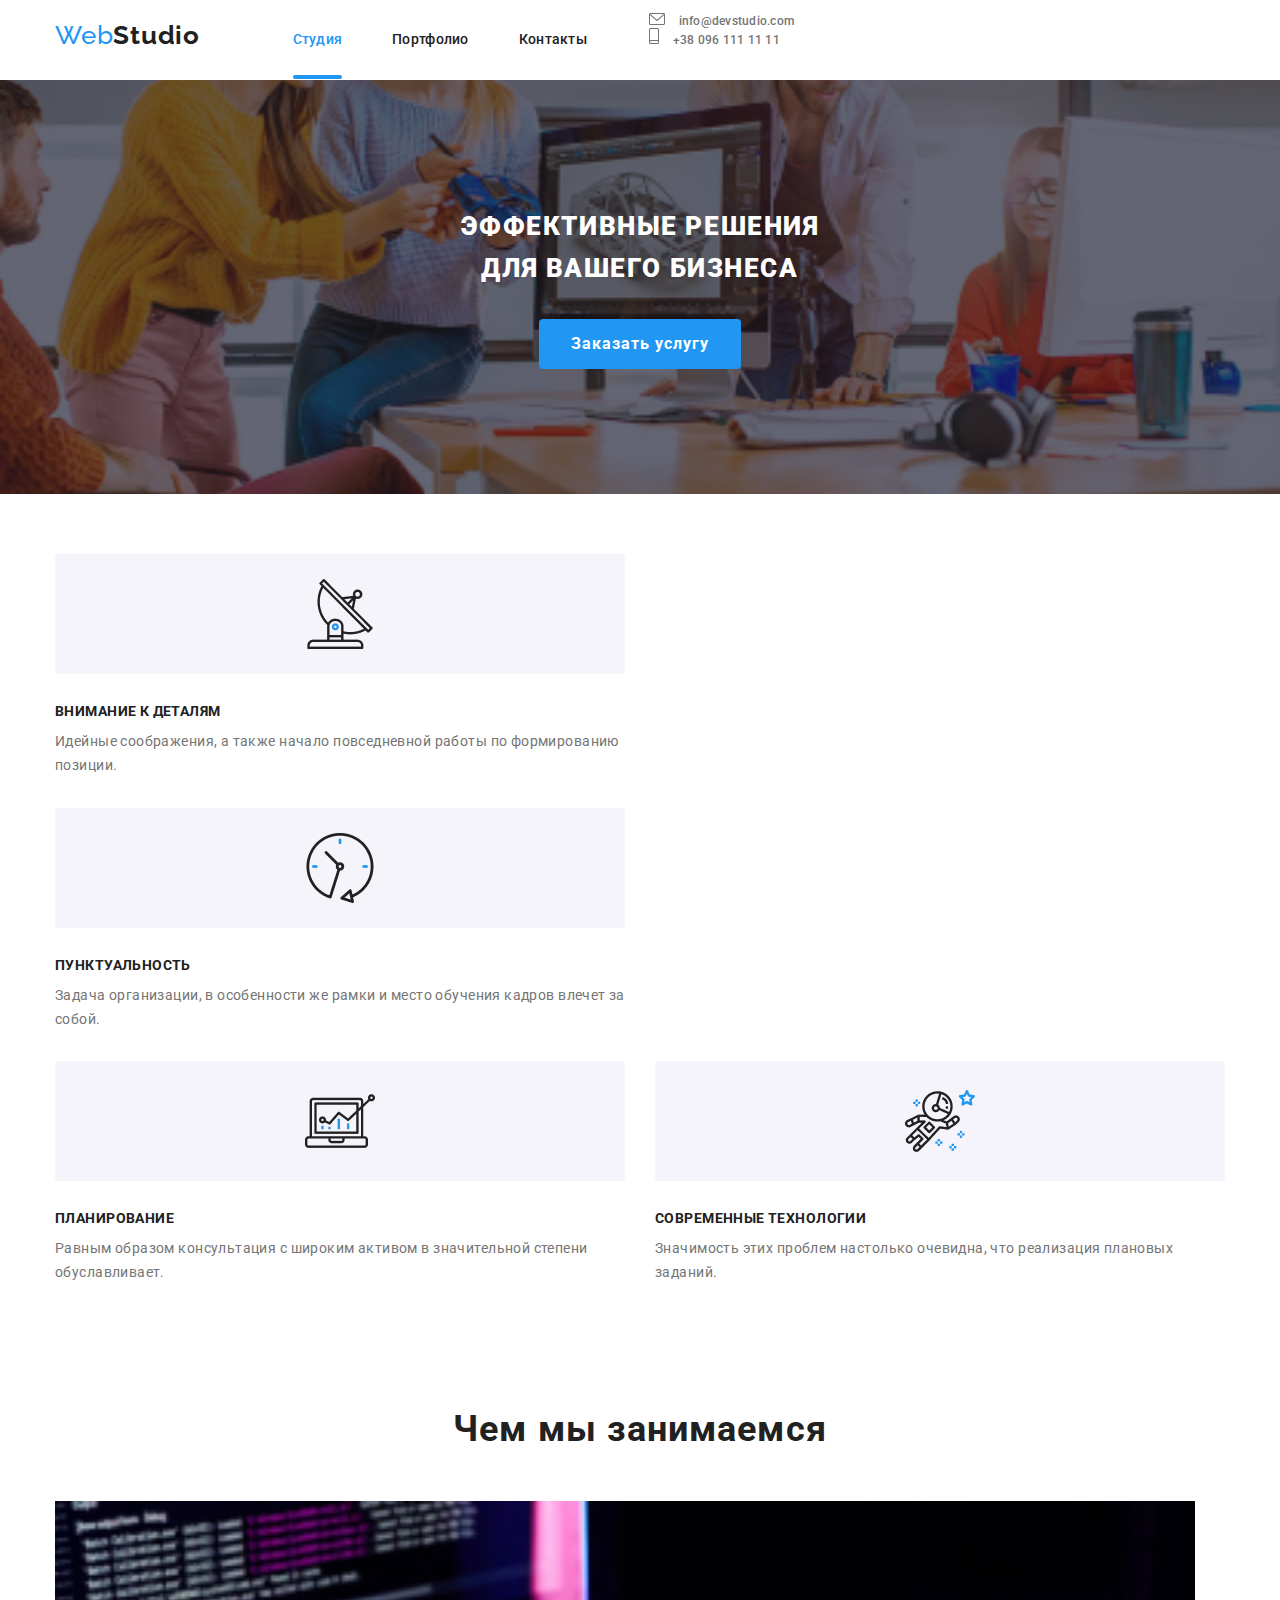
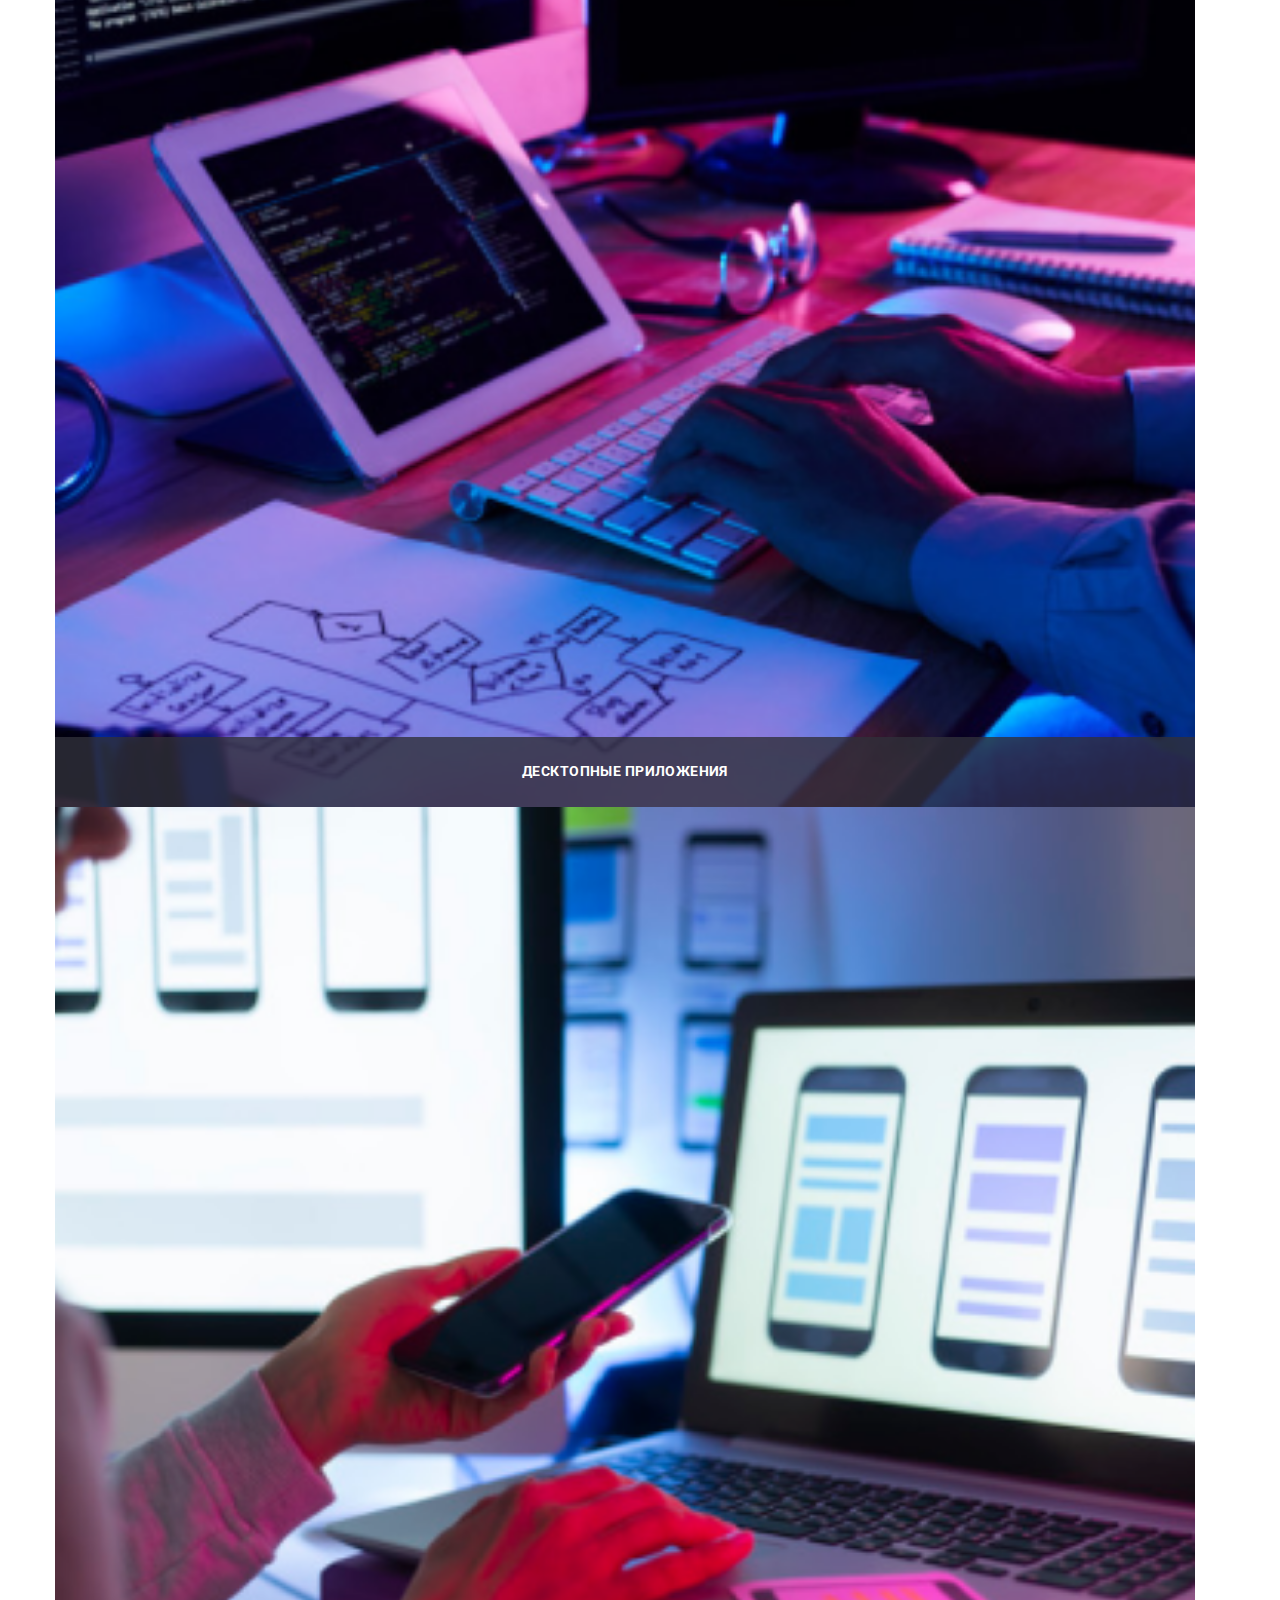
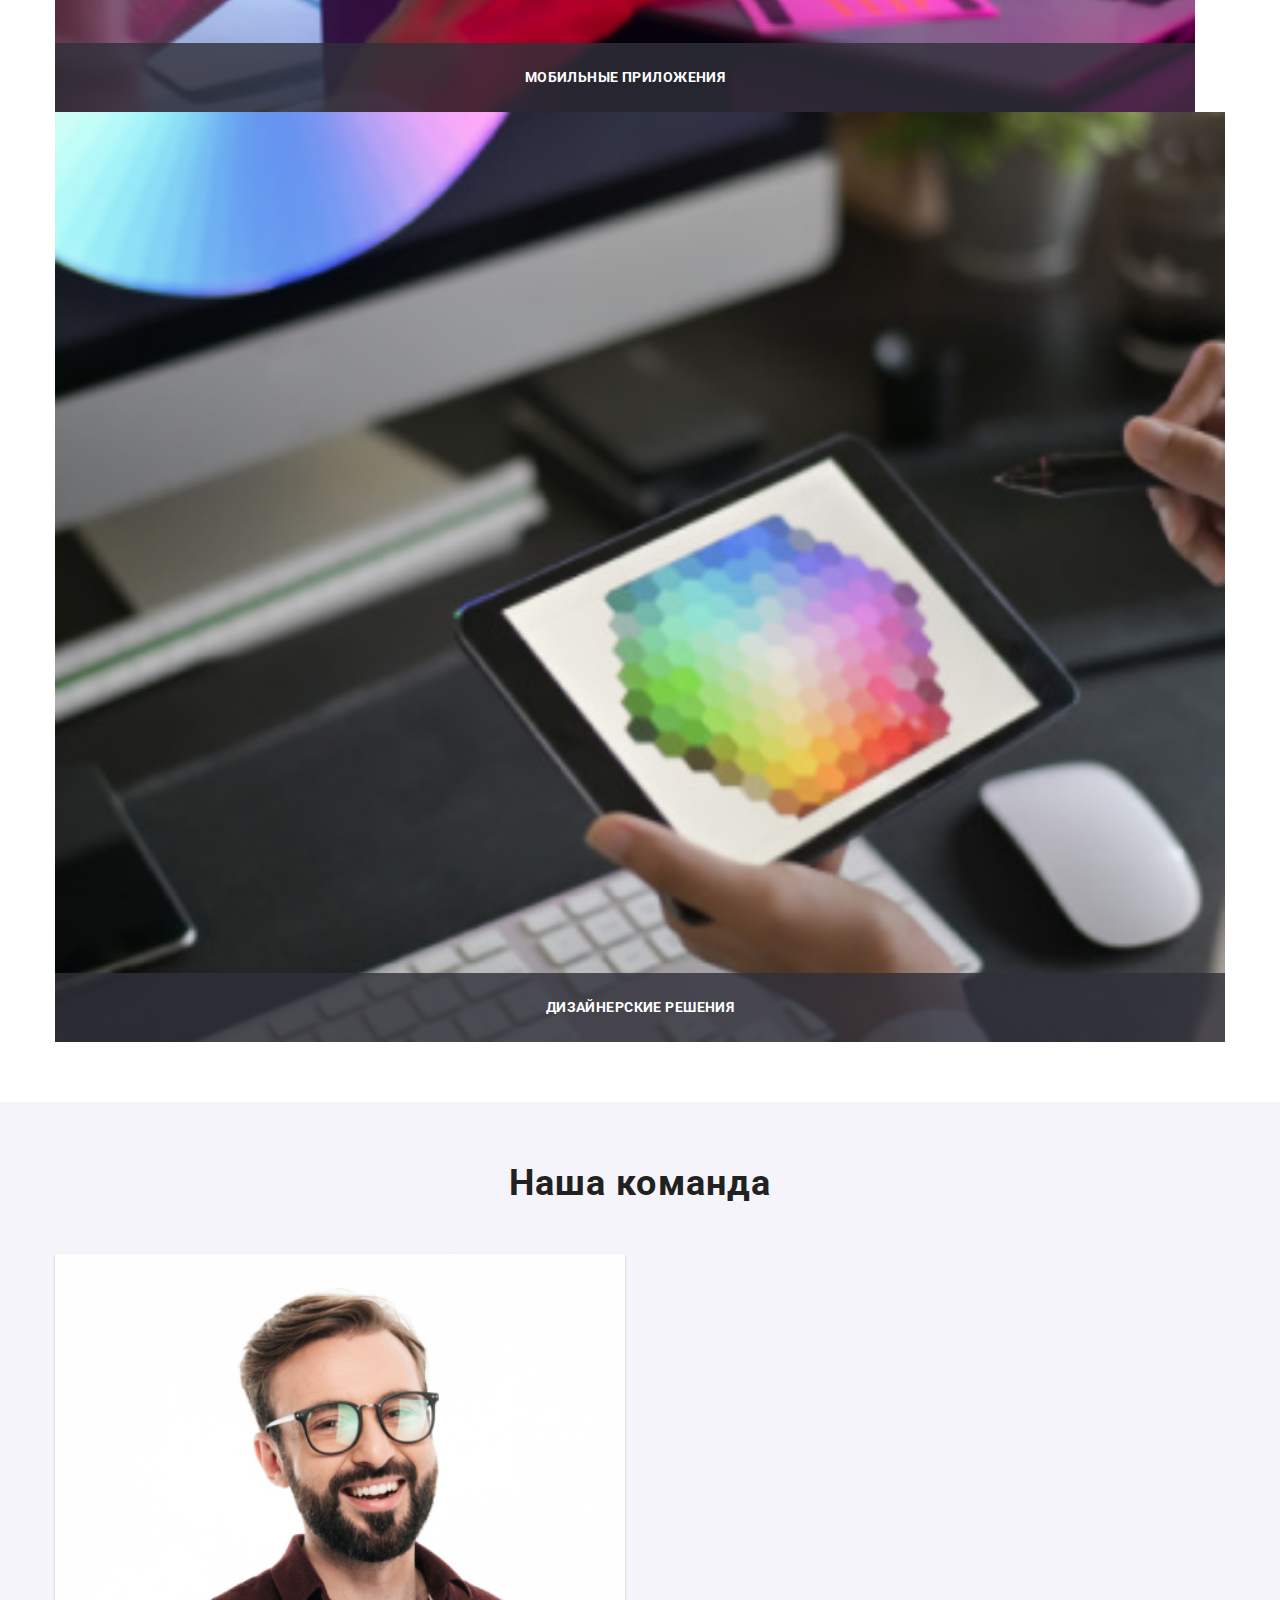
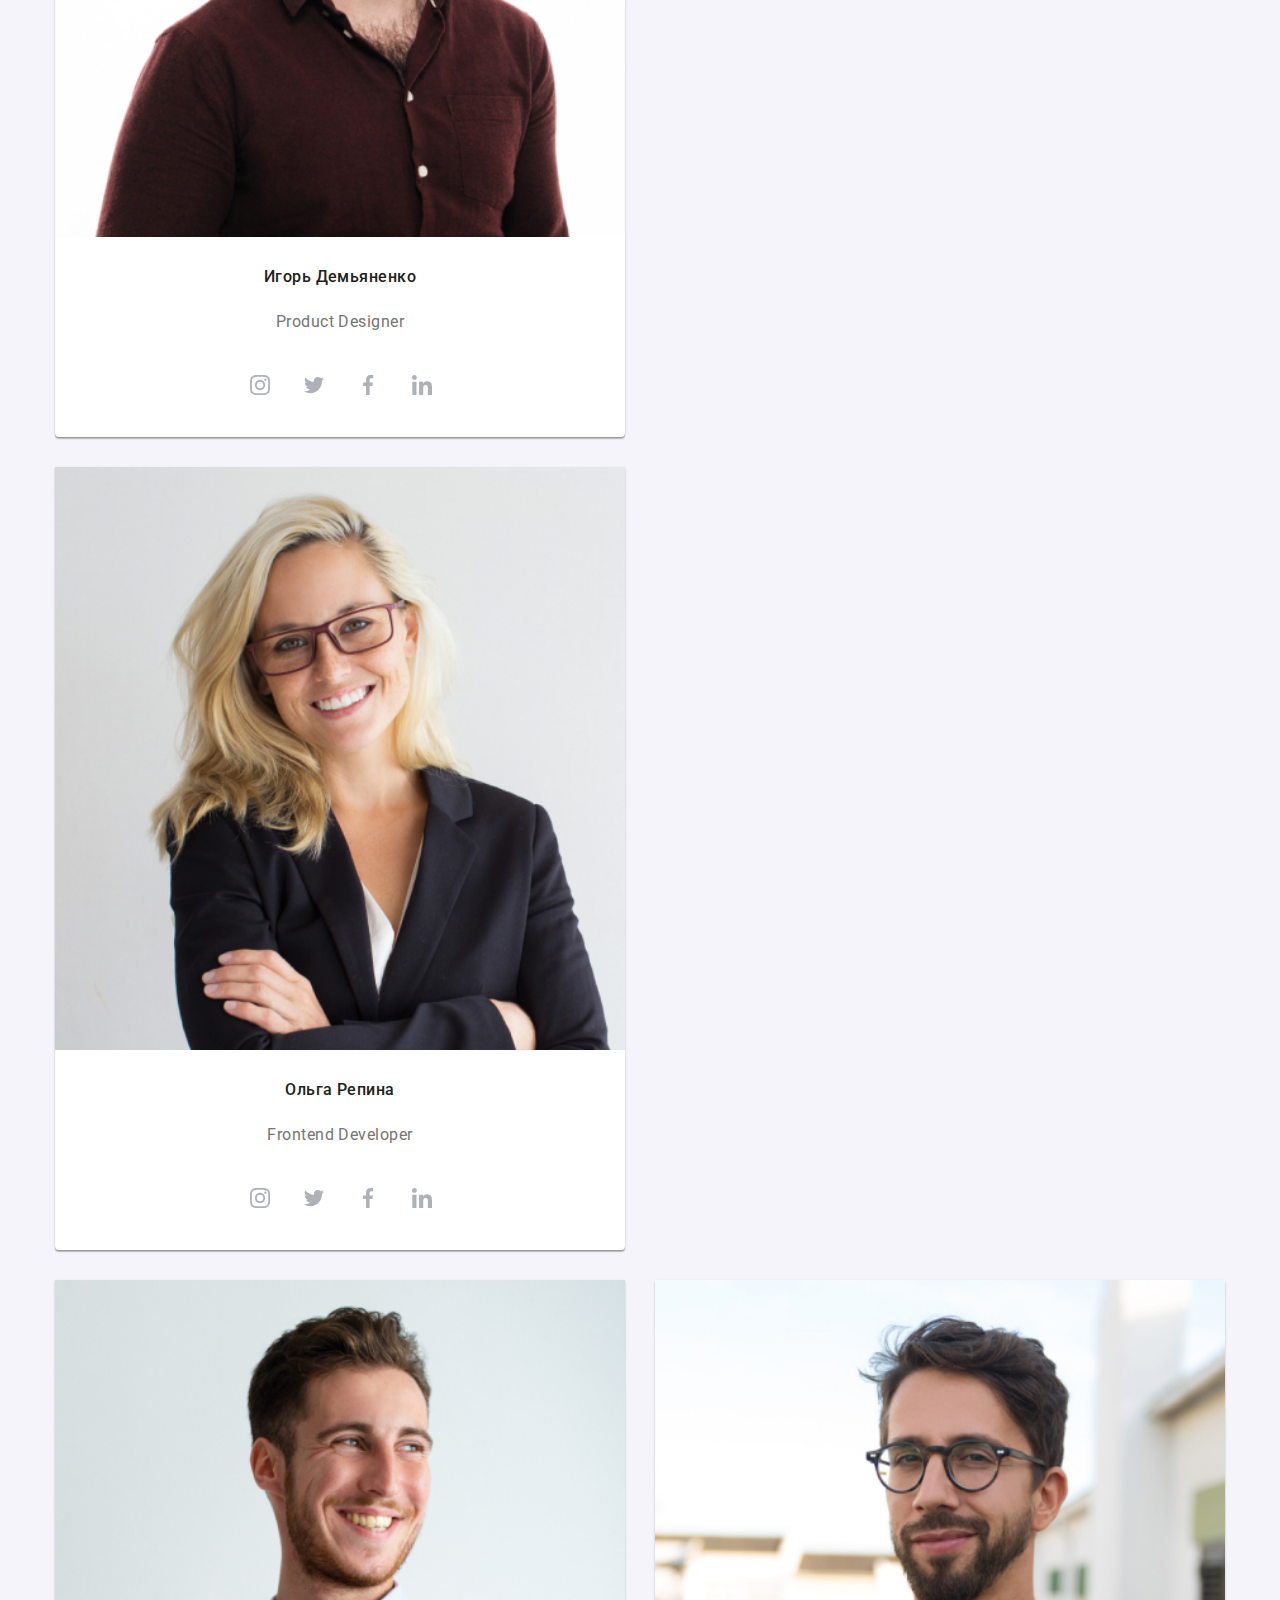
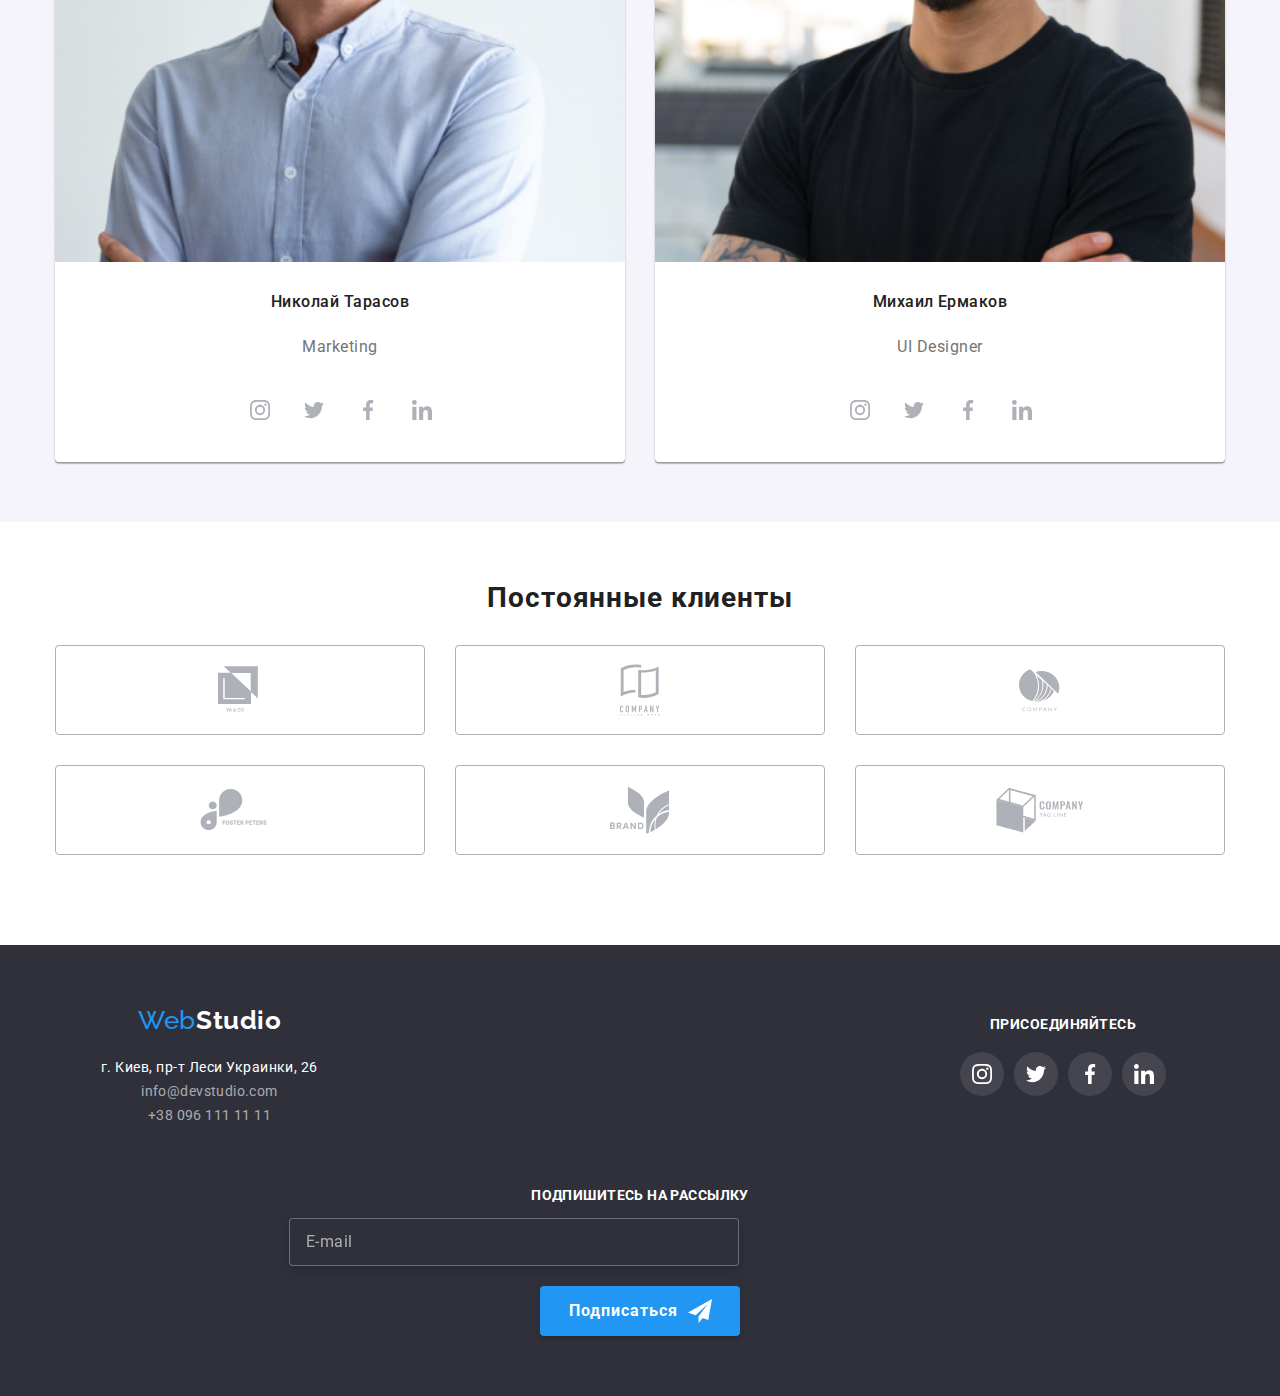
==== commit 86ab0685: "tab" ====
--- a/index.html
+++ b/index.html
@@ -17,6 +17,47 @@
 
   <body>
     <header class="header">
+      <div class="container flexbox">
+        <a href="./index.html" class="nav__link-logo"
+          ><span class="nav__link-logo--webtext">Web</span
+          ><span class="nav__link-logo--text">Studio</span>
+        </a>
+        <nav class="nav">
+          <ul class="textnav">
+            <li class="nav-item">
+              <a href="./index.html" class="textnav--link--current">Студия</a>
+            </li>
+            <li class="nav-item">
+              <a href="./portfolio.html" class="textnav--link">Портфолио</a>
+            </li>
+            <li class="nav-item">
+              <a href="#" class="textnav--link">Контакты</a>
+            </li>
+          </ul>
+        </nav>
+
+        <ul class="links-header">
+          <li class="mail">
+            <a class="mail__link" href="mailto:info@devstudio.com">
+              <svg class="icon-mail">
+                <use href="./svg/xx/sprite.svg#envelope"></use>
+              </svg>
+              info@devstudio.com</a
+            >
+          </li>
+          <li class="tel">
+            <a class="tel__link" href="tel:+380961111111">
+              <svg class="icon-tel">
+                <use href="./svg/xx/sprite.svg#smartphone"></use>
+              </svg>
+              +38 096 111 11 11</a
+            >
+          </li>
+        </ul>
+      </div>
+    </header>
+
+    <!-- <header class="header">
       <div class="container flexbox">
         <a href="./index.html" class="logo"
           ><span class="nav__link-logo--webtext">Web</span
@@ -84,8 +125,9 @@
               >
             </li>
           </ul>
-        </div>
-        <!--<nav class="nav">
+        </div>-->
+
+    <!--  <nav class="nav">
           <a href="./index.html" class="nav__link-logo"
             ><span class="nav__link-logo--webtext">Web</span
             ><span class="nav__link-logo--text">Studio</span>
@@ -145,18 +187,18 @@
               </li>
             </ul>
           </div>
-          <ul class="list textnav">
-            <li class="nav-item">
-              <a href="./index.html" class="textnav--link--current">Студия</a>
-            </li>
-            <li class="nav-item">
-              <a href="./portfolio.html" class="textnav--link">Портфолио</a>
-            </li>
-            <li class="nav-item">
-              <a href="#" class="textnav--link">Контакты</a>
-            </li>
-          </ul>
         </nav>
+        <ul class="list textnav">
+          <li class="nav-item">
+            <a href="./index.html" class="textnav--link--current">Студия</a>
+          </li>
+          <li class="nav-item">
+            <a href="./portfolio.html" class="textnav--link">Портфолио</a>
+          </li>
+          <li class="nav-item">
+            <a href="#" class="textnav--link">Контакты</a>
+          </li>
+        </ul>
 
         <ul class="list links-header">
           <li class="mail">
@@ -175,9 +217,9 @@
               +38 096 111 11 11</a
             >
           </li>
-        </ul>-->
+        </ul>
       </div>
-    </header>
+    </header>-->
 
     <main>
       <!-- Герой -->
@@ -208,7 +250,7 @@
 
       <!-- Особенности -->
 
-      <section class="featuresmob">
+      <!--<section class="featuresmob">
         <div class="container">
           <ul class="skillmob flexbox">
             <li class="skillmob__icon icon-antena">
@@ -241,9 +283,9 @@
             </li>
           </ul>
         </div>
-      </section>
-
-      <!-- <section class="features">
+      </section>-->
+
+      <section class="features">
         <div class="container">
           <ul class="skill flexbox">
             <li class="skill__icon icon-antena">
@@ -276,7 +318,7 @@
             </li>
           </ul>
         </div>
-      </section>-->
+      </section>
 
       <!-- Чем мы занимаемся -->
       <section class="our-work">
@@ -307,7 +349,7 @@
 
       <!-- Наша команда -->
 
-      <section class="our-teammob">
+      <!--<section class="our-teammob">
         <div class="container">
           <h2 class="our-teammob__title">Наша команда</h2>
           <ul class="our-teammob__list">
@@ -570,29 +612,42 @@
             </li>
           </ul>
         </div>
-      </section>
+      </section>-->
 
       <!--ourteam desktop-->
 
-      <!-- <section class="our-team">
+      <section class="our-team">
         <div class="container">
           <h2 class="our-team__title">Наша команда</h2>
           <ul class="our-team__list">
             <li class="our-team__list--item">
               <picture>
-                <source srcset="
-                                  ./phototeam/img1mob.jpg    1x,
-                                  ./phototeam/img1mob@2x.jpg 2x
-                                " media="(min-width: 1200px)" />
-                <source srcset="
-                                  ./phototeam/img1tab.jpg    1x,
-                                  ./phototeam/img1tab@2x.jpg 2x
-                                " media="(min-width: 768px)" />
-                <source srcset="
-                                  ./phototeam/img1desk.jpg    1x,
-                                  ./phototeam/img1desk@2x.jpg 2x
-                                " media="(min-width: 480px)" />
-                <img class="member__photo" src="./phototeam/img1.jpg" alt="Фото Игорь Демьяненко" />
+                <source
+                  srcset="
+                    ./phototeam/img1mob.jpg    1x,
+                    ./phototeam/img1mob@2x.jpg 2x
+                  "
+                  media="(min-width: 1200px)"
+                />
+                <source
+                  srcset="
+                    ./phototeam/img1tab.jpg    1x,
+                    ./phototeam/img1tab@2x.jpg 2x
+                  "
+                  media="(min-width: 768px)"
+                />
+                <source
+                  srcset="
+                    ./phototeam/img1desk.jpg    1x,
+                    ./phototeam/img1desk@2x.jpg 2x
+                  "
+                  media="(min-width: 480px)"
+                />
+                <img
+                  class="member__photo"
+                  src="./phototeam/img1.jpg"
+                  alt="Фото Игорь Демьяненко"
+                />
               </picture>
               <h3 class="our-team__name">Игорь Демьяненко</h3>
               <p>Product Designer</p>
@@ -628,7 +683,34 @@
               </ul>
             </li>
             <li class="our-team__list--item">
-              <img src="./img/foto2.png" alt="Ольга Репина" width="270" />
+              <picture>
+                <source
+                  srcset="
+                    ./phototeam/img2mob.jpg    1x,
+                    ./phototeam/img2mob@2x.jpg 2x
+                  "
+                  media="(min-width: 1200px)"
+                />
+                <source
+                  srcset="
+                    ./phototeam/img2tab.jpg    1x,
+                    ./phototeam/img2tab@2x.jpg 2x
+                  "
+                  media="(min-width: 768px)"
+                />
+                <source
+                  srcset="
+                    ./phototeam/img2desk.jpg    1x,
+                    ./phototeam/img2desk@2x.jpg 2x
+                  "
+                  media="(min-width: 480px)"
+                />
+                <img
+                  class="member__photo"
+                  src="./phototeam/img2.jpg"
+                  alt="Фото Ольга Репина"
+                />
+              </picture>
               <h3 class="our-team__name">Ольга Репина</h3>
               <p>Frontend Developer</p>
               <ul class="social">
@@ -666,7 +748,34 @@
               </ul>
             </li>
             <li class="our-team__list--item">
-              <img src="./img/foto3.png" alt="Николай Тарасов" width="270" />
+              <picture>
+                <source
+                  srcset="
+                    ./phototeam/img3mob.jpg    1x,
+                    ./phototeam/img3mob@2x.jpg 2x
+                  "
+                  media="(min-width: 1200px)"
+                />
+                <source
+                  srcset="
+                    ./phototeam/img3tab.jpg    1x,
+                    ./phototeam/img3tab@2x.jpg 2x
+                  "
+                  media="(min-width: 768px)"
+                />
+                <source
+                  srcset="
+                    ./phototeam/img3desk.jpg    1x,
+                    ./phototeam/img3desk@2x.jpg 2x
+                  "
+                  media="(min-width: 480px)"
+                />
+                <img
+                  class="member__photo"
+                  src="./phototeam/img3.jpg"
+                  alt="Фото Николай Тарасов"
+                />
+              </picture>
               <h3 class="our-team__name">Николай Тарасов</h3>
               <p>Marketing</p>
               <ul class="social">
@@ -704,7 +813,34 @@
               </ul>
             </li>
             <li class="our-team__list--item">
-              <img src="./img/foto4.png" alt="Михаил Ермаков" width="270" />
+              <picture>
+                <source
+                  srcset="
+                    ./phototeam/img4mob.jpg    1x,
+                    ./phototeam/img4mob@2x.jpg 2x
+                  "
+                  media="(min-width: 1200px)"
+                />
+                <source
+                  srcset="
+                    ./phototeam/img4tab.jpg    1x,
+                    ./phototeam/img4tab@2x.jpg 2x
+                  "
+                  media="(min-width: 768px)"
+                />
+                <source
+                  srcset="
+                    ./phototeam/img4desk.jpg    1x,
+                    ./phototeam/img4desk@2x.jpg 2x
+                  "
+                  media="(min-width: 480px)"
+                />
+                <img
+                  class="member__photo"
+                  src="./phototeam/img4.jpg"
+                  alt="Фото Михаил Ермаков"
+                />
+              </picture>
               <h3 class="our-team__name">Михаил Ермаков</h3>
               <p>UI Designer</p>
               <ul class="social">
@@ -743,7 +879,7 @@
             </li>
           </ul>
         </div>
-      </section>-->
+      </section>
 
       <!-- Постоянные клиенты -->
       <div class="container">
@@ -799,59 +935,58 @@
         </ul>
       </div>
 
-      <!--<div class="container">
-          <h2 class="title-client">Постоянные клиенты</h2>
-          <ul class="client">
-            <li class="client__list">
-              <a class="client__list--logo-link" href="">
-                <svg class="client__list--logo-one">
-                  <use xlink:href=".\svg\sprite.svg#logo1"></use>
-                </svg>
-              </a>
-            </li>
-
-            <li class="client__list">
-              <a class="client__list--logo-link" href="">
-                <svg class="client__list--logo-two">
-                  <use xlink:href="./svg/sprite.svg#logo2"></use>
-                </svg>
-              </a>
-            </li>
-
-            <li class="client__list">
-              <a class="client__list--logo-link" href="">
-                <svg class="client__list--logo-three">
-                  <use xlink:href="./svg/sprite.svg#logo3"></use>
-                </svg>
-              </a>
-            </li>
-
-            <li class="client__list">
-              <a class="client__list--logo-link" href="">
-                <svg class="client__list--logo-four">
-                  <use xlink:href="./svg/sprite.svg#logo4"></use>
-                </svg>
-              </a>
-            </li>
-
-            <li class="client__list">
-              <a class="client__list--logo-link" href="">
-                <svg class="client__list--logo-five">
-                  <use xlink:href="./svg/sprite.svg#logo5"></use>
-                </svg>
-              </a>
-            </li>
-
-            <li class="client__list">
-              <a class="client__list--logo-link" href="">
-                <svg class="client__list--logo-six">
-                  <use xlink:href="./svg/sprite.svg#logo6"></use>
-                </svg>
-              </a>
-            </li>
-          </ul>
-        </div>
-      </section>-->
+      <!-- <div class="container">
+        <h2 class="title-client">Постоянные клиенты</h2>
+        <ul class="client">
+          <li class="client__list">
+            <a class="client__list--logo-link" href="">
+              <svg class="client__list--logo-one">
+                <use xlink:href=".\svg\sprite.svg#logo1"></use>
+              </svg>
+            </a>
+          </li>
+
+          <li class="client__list">
+            <a class="client__list--logo-link" href="">
+              <svg class="client__list--logo-two">
+                <use xlink:href="./svg/sprite.svg#logo2"></use>
+              </svg>
+            </a>
+          </li>
+
+          <li class="client__list">
+            <a class="client__list--logo-link" href="">
+              <svg class="client__list--logo-three">
+                <use xlink:href="./svg/sprite.svg#logo3"></use>
+              </svg>
+            </a>
+          </li>
+
+          <li class="client__list">
+            <a class="client__list--logo-link" href="">
+              <svg class="client__list--logo-four">
+                <use xlink:href="./svg/sprite.svg#logo4"></use>
+              </svg>
+            </a>
+          </li>
+
+          <li class="client__list">
+            <a class="client__list--logo-link" href="">
+              <svg class="client__list--logo-five">
+                <use xlink:href="./svg/sprite.svg#logo5"></use>
+              </svg>
+            </a>
+          </li>
+
+          <li class="client__list">
+            <a class="client__list--logo-link" href="">
+              <svg class="client__list--logo-six">
+                <use xlink:href="./svg/sprite.svg#logo6"></use>
+              </svg>
+            </a>
+          </li>
+        </ul>
+      </div>-->
     </main>
     <!-- Контакты -->
     <!--contacsmob -->
@@ -916,6 +1051,8 @@
             </li>
           </ul>
         </div>
+      </div>
+      <div class="container">
         <div class="footer-formmob">
           <p>Подпишитесь на рассылку</p>
           <form action="subscribe-form"></form>
@@ -1011,20 +1148,21 @@
       </div>
     </footer>-->
 
+    <!--modalmob-->
     <div class="backdrop is-hidden" data-modal>
-      <div class="modal">
+      <div class="modalmob">
         <button type="button" class="modal__close-button" data-modal-close>
           ✕
         </button>
 
         <div class="modal__content">
-          <p class="modal__title">Оставьте свои данные, мы вам перезвоним</p>
+          <p class="modalmob__title">Оставьте свои данные, мы вам перезвоним</p>
 
           <form action=""></form>
-          <form class="form">
+          <form class="formmob">
             <div class="form__field">
               <label for="name" class="form--label">Имя</label>
-              <input type="text" name="name" id="name" class="form--input" />
+              <input type="text" name="name" id="name" class="formmob--input" />
               <svg class="form__field--icon">
                 <use href="./form/sprite.svg#name"></use>
               </svg>
@@ -1032,7 +1170,7 @@
 
             <div class="form__field">
               <label for="tel" class="form--label">Телефон</label>
-              <input type="tel" name="tel" id="tel" class="form--input" />
+              <input type="tel" name="tel" id="tel" class="formmob--input" />
               <svg class="form__field--icon">
                 <use href="./form/sprite.svg#phone"></use>
               </svg>
@@ -1040,7 +1178,12 @@
 
             <div class="form__field">
               <label for="email" class="form--label">Почта</label>
-              <input type="email" name="email" id="email" class="form--input" />
+              <input
+                type="email"
+                name="email"
+                id="email"
+                class="formmob--input"
+              />
               <svg class="form__field--icon">
                 <use href="./form/sprite.svg#email"></use>
               </svg>
@@ -1058,6 +1201,72 @@
               ></textarea>
             </div>
 
+            <div class="formmob__field checkboxmob">
+              <label class="formmob--label"
+                >Соглашаюсь с рассылкой и принимаю
+                <a class="formmob--link" href="">Условия договора</a>
+                <input
+                  type="checkbox"
+                  name="checkbox"
+                  class="formmob--input--checkboxmob"
+                />
+                <span class="check-boxmob"> </span>
+              </label>
+            </div>
+
+            <button type="submit" class="submit-buttonmob">Отправить</button>
+          </form>
+        </div>
+      </div>
+    </div>
+
+    <!--<div class="backdrop is-hidden" data-modal>
+      <div class="modal">
+        <button type="button" class="modal__close-button" data-modal-close>
+          ✕
+        </button>
+
+        <div class="modal__content">
+          <p class="modal__title">Оставьте свои данные, мы вам перезвоним</p>
+
+          <form action=""></form>
+          <form class="form">
+            <div class="form__field">
+              <label for="name" class="form--label">Имя</label>
+              <input type="text" name="name" id="name" class="form--input" />
+              <svg class="form__field--icon">
+                <use href="./form/sprite.svg#name"></use>
+              </svg>
+            </div>
+
+            <div class="form__field">
+              <label for="tel" class="form--label">Телефон</label>
+              <input type="tel" name="tel" id="tel" class="form--input" />
+              <svg class="form__field--icon">
+                <use href="./form/sprite.svg#phone"></use>
+              </svg>
+            </div>
+
+            <div class="form__field">
+              <label for="email" class="form--label">Почта</label>
+              <input type="email" name="email" id="email" class="form--input" />
+              <svg class="form__field--icon">
+                <use href="./form/sprite.svg#email"></use>
+              </svg>
+            </div>
+
+            <div class="form__field">
+              <label for="comments" class="form--label">Комментарий</label>
+              <textarea
+                class="form--textarea"
+                name="comments"
+                id="comments"
+                cols="30"
+                ows="10"
+                placeholder="Введите текст"
+              ></textarea>
+            </div>
+
             <div class="form__field checkbox">
               <label class="form--label"
                 >Соглашаюсь с рассылкой и принимаю
@@ -1075,7 +1284,7 @@
           </form>
         </div>
       </div>
-    </div>
+    </div>-->
     <script src="./js/script.js"></script>
     <script src="./js/menu.js"></script>
   </body>
--- a/css/main.min.css
+++ b/css/main.min.css
@@ -1,2 +1,2 @@
-html{box-sizing:border-box}body{color:#757575;background-color:#fff;font-family:Roboto, sans-serif;letter-spacing:0.03em}a{text-decoration:none}h5{margin:0}.container{width:1200px;margin-left:auto;margin-right:auto;padding-left:15px;padding-right:15px}@media (min-width: 480px){.container{width:480px}}@media (min-width: 768px){.container{width:768px}}@media (min-width: 1200px){.container{width:1200px;margin-left:auto;margin-right:auto;padding-left:15px;padding-right:15px}}.header .portfolio-header .flexbox{align-items:center;justify-content:flex-end}.header .portfolio-header{padding-top:32px;padding-bottom:32px}.header .portfolio-header .mail{margin-right:50px}.portfolio{margin-top:95px;margin-bottom:93px}.portfolio-header{border-bottom:1px solid #eeeeee}img{display:block;height:auto;min-width:100%}.client{box-sizing:border-box;justify-content:space-between;padding-bottom:94px;padding-top:50px;list-style:none;margin:0;padding-left:0}.client__list{margin:0;width:calc((100% - 30px * 5) / 6);height:90px}.client__list:last-child{margin-right:0px}.client__list--logo-link{margin:0;width:100%;height:100%;color:#afb1b8;border:1px solid #afb1b8;border-radius:4px;justify-content:center;align-items:center;transition-property:border;transition-duration:250ms;transition-timing-function:cubic-bezier(0.4, 0, 0.2, 1)}.client__list--logo-link:hover svg{cursor:pointer;fill:#2196f3}.client__list--logo-link:hover{border:1px solid #2196f3;border-radius:4px}.client__list--logo-one{width:44px;height:49px;fill:currentColor;transition-property:fill;transition-duration:250ms;transition-timing-function:cubic-bezier(0.4, 0, 0.2, 1)}.client__list--logo-two{width:40px;height:52px;fill:currentColor;transition-property:fill;transition-duration:250ms;transition-timing-function:cubic-bezier(0.4, 0, 0.2, 1)}.client__list--logo-three{width:41px;height:43px;fill:currentColor;transition-property:fill;transition-duration:250ms;transition-timing-function:cubic-bezier(0.4, 0, 0.2, 1)}.client__list--logo-four{width:80px;height:42px;fill:currentColor;transition-property:fill;transition-duration:250ms;transition-timing-function:cubic-bezier(0.4, 0, 0.2, 1)}.client__list--logo-five{width:59px;height:47px;fill:currentColor;transition-property:fill;transition-duration:250ms;transition-timing-function:cubic-bezier(0.4, 0, 0.2, 1)}.client__list--logo-six{width:88px;height:45px;fill:currentColor;transition-property:fill;transition-duration:250ms;transition-timing-function:cubic-bezier(0.4, 0, 0.2, 1)}button{font-family:inherit}.button__hero{color:#fff;background-color:#2196f3;font-weight:bold;font-size:16px;line-height:1.88;text-align:center;letter-spacing:0.06em;cursor:pointer;border:none;border-radius:4px;padding:10px 32px}.submit-button{width:200px;height:50px;background:#2196f3;border-radius:4px;border:none;color:#fff;font-family:Roboto;font-weight:bold;font-size:16px;line-height:1.9;letter-spacing:0.06em;margin-left:124px}.submit-button:focus,.submit-button:hover{box-shadow:0px 4px 4px rgba(0,0,0,0.15)}.list-button{list-style:none;justify-content:center;padding:0;margin:0;padding-bottom:50px}.list-button__item:not(:last-child){margin-right:8px}.list-button__item--button{color:#212121;background-color:#f5f4fa;font-weight:500;font-size:16px;line-height:1.62;letter-spacing:0.03em;text-align:center;border:none;border-radius:4px;padding:6px 22px;transition-property:background-color, color;transition-duration:250ms;transition-timing-function:cubic-bezier(0.4, 0, 0.2, 1)}.list-button__item--button:hover,.list-button__item--button:focus{color:#fff;background-color:#2196f3}.social{align-items:center;padding-top:16px;padding-bottom:30px;padding-right:30px;padding-left:32px;list-style:none;display:inline-flex}.social__list .social__link,.social__list .follow-link{width:44px;height:44px}.social__list:not(:last-child){margin-right:10px}.social__link{display:flex;margin:0;width:100%;height:100%;justify-content:center;align-items:center;border-radius:50%;transition-property:background-color;transition-duration:250ms;transition-timing-function:cubic-bezier(0.4, 0, 0.2, 1)}.social__link:hover{background-color:#2196f3}.social__link:hover .icon{fill:#fff}.footer-social{align-items:center;justify-content:space-around;margin-top:20px;display:flex;list-style:none;padding:0;margin:0}.footer-social:not(:last-child){margin-right:10px}.join{color:#fff;font-weight:bold;font-size:17px;line-height:1.14;letter-spacing:0.03em;text-transform:uppercase}.join__link{display:flex;margin:0;width:44px;height:44px;justify-content:center;align-items:center;border-radius:50%;background-color:rgba(255,255,255,0.1);transition-property:background-color;transition-duration:250ms;transition-timing-function:cubic-bezier(0.4, 0, 0.2, 1)}.join__link:hover{background-color:#2196f3}.join__link:hover .icon{fill:#fff}.join__link .icon{fill:#fff}.backdrop{position:fixed;top:0;left:0;width:100%;height:100%;background-color:rgba(0,0,0,0.2);opacity:1;transition:opacity 250ms cubic-bezier(0.4, 0, 0.2, 1);z-index:1;overflow-y:scroll}.is-hidden{display:none}.modal{position:absolute;top:50%;left:50%;transform:translate(-50%, -50%) scale(1);transition:750ms cubic-bezier(0.4, 0, 0.2, 1);width:528px;height:581px;background:#fff;box-shadow:0px 1px 3px rgba(0,0,0,0.12),0px 1px 1px rgba(0,0,0,0.14),0px 2px 1px rgba(0,0,0,0.2);border-radius:4px}.modal__close-button{position:absolute;font-size:15px;width:30px;height:30px;background:#fff;box-sizing:border-box;border-radius:50%;border:1px solid rgba(0,0,0,0.1);top:8px;right:8px;outline:transparent}.modal__close-button:hover,.modal__close-button:focus{color:#2196f3}.modal__content{display:flex;flex-direction:column;padding:40px}.modal__title{font-family:Roboto;font-weight:bold;font-size:20px;line-height:1.2;text-align:center;letter-spacing:0.03em;color:#212121;margin-bottom:16px}.form{background:#fff;border-radius:4px}.form__field{position:relative;display:flex;flex-direction:column}.form__field.checkbox{display:flex;flex-direction:row;justify-content:center;margin-bottom:30px}.form--label{margin-bottom:4px;font-family:Roboto;font-size:12px;line-height:1.17;letter-spacing:0.01em;color:#757575}.form--input{width:448px;height:40px;border:1px solid rgba(33,33,33,0.2);box-sizing:border-box;border-radius:4px;margin-bottom:14px;padding-left:42px;outline:none}.form--input:focus{border:1px solid #2196f3;border-width:1px;transition-property:border;outline:none}.form--input:focus+svg{fill:#2196f3;transition-property:fill}.form--input--checkbox{-webkit-appearance:none;-moz-appearance:none;appearance:none;position:absolute}.form--input--checkbox:checked+.check-box{background-image:url(../modal/check.svg);fill:#fff;background-color:#2196f3;transition-property:background-color, fill;transition-duration:250ms;transition-timing-function:cubic-bezier(0.4, 0, 0.2, 1)}.form__field--icon{position:absolute;top:29px;left:14px;height:18px;width:18px}.form--textarea{height:120px;border:1px solid rgba(33,33,33,0.2);box-sizing:border-box;border-radius:4px;resize:none;margin-bottom:20px;padding:12px 16px}.form--textarea::placeholder{font-family:Roboto;font-size:12px;line-height:1.2;letter-spacing:0.01em;color:rgba(117,117,117,0.5)}.form--link{color:#2196f3;border-bottom:1px solid #2196f3;display:inline-block;line-height:0.85}.form--textarea:focus{border:1px solid #2196f3;border-width:1px;transition-property:border;transition-duration:250ms;transition-timing-function:cubic-bezier(0.4, 0, 0.2, 1);outline:none}.check-box{position:absolute;background-image:url(../modal/Vector.svg);width:16px;height:15px;left:30px}.footer-form{font-weight:bold;font-size:14px;line-height:1.14;letter-spacing:0.03em;text-transform:uppercase;color:#fff;padding-left:93px}.footer-form__input{background-color:#2f303a;padding-left:16px;padding-right:166px;padding-top:15px;padding-bottom:15px;margin-right:12px;border:1px solid rgba(255,255,255,0.3);box-sizing:border-box;filter:drop-shadow(0px 4px 4px rgba(0,0,0,0.15));border-radius:4px}.footer-form__btn{display:inline-flex;align-items:center;padding-top:10px;padding-bottom:10px;padding-left:29px;padding-right:28px;font-weight:bold;font-size:16px;line-height:1.9;letter-spacing:0.06em;border:none;color:#fff;background-color:#2196f3;box-shadow:0px 4px 4px rgba(0,0,0,0.15);border-radius:4px;cursor:pointer}.footer-form--icon{width:24px;height:24px;margin-left:10px}input::placeholder{font-family:Roboto;font-size:16px;line-height:1.25;letter-spacing:0.03em;color:rgba(255,255,255,0.6)}.icon-mail{content:"";display:inline-block;width:16px;height:12px;margin-right:10px;background-image:url(./svg/xx/sprite.svg#envelope);background-size:contain;fill:currentColor;transition:color cubic-bezier(0.4, 0, 0.2, 1)}.icon-tel{content:"";display:inline-block;width:10px;height:16px;margin-right:10px;background-image:url(./svg/xx/sprite.svg#smartphone);background-size:contain;fill:currentColor;transition:color cubic-bezier(0.4, 0, 0.2, 1)}.nav{margin-right:auto;color:#212121}.nav__link-logo{padding-top:24px}.nav__link-logo--webtext{font-family:Raleway, sans-serif;font-weight:500;font-size:26px;line-height:1.19px;letter-spacing:0.03em;color:#2196f3}.nav__link-logo--text{font-family:Raleway, sans-serif;font-weight:bold;font-size:26px;line-height:1.19;letter-spacing:0.03em;margin-right:93px;color:#212121}.nav-item:not(:last-child){margin-right:50px}.textnav{color:#2196f3}.textnav--link:hover,.textnav--link:focus{color:#2196f3}.textnav--link--current{color:#2196f3;font-weight:500;font-size:14px;line-height:1.14;letter-spacing:0.02em;padding-top:32px;padding-bottom:32px;position:relative}.textnav--link--current::after{display:block;content:"";width:100%;height:4px;left:0;bottom:0;color:#2196f3;background:#2196f3;border-radius:2px;position:absolute}.textnav--link--prtflcurrent{color:#2196f3;font-weight:500;font-size:14px;line-height:1.14;letter-spacing:0.02em;padding-top:32px;padding-bottom:32px;position:relative}.textnav--link--prtflcurrent::after{display:block;content:"";width:100%;height:4px;left:0;bottom:0;color:#2196f3;background-color:#2196f3;border-radius:2px;position:absolute}.textnav--link{font-weight:500;font-size:14px;line-height:1.14;letter-spacing:0.02em;padding-top:32px;padding-bottom:32px;position:relative;color:#212121;transition-property:color;transition-duration:250ms;transition-timing-function:cubic-bezier(0.4, 0, 0.2, 1)}.links-header{font-weight:500;font-size:14px;line-height:1.14;letter-spacing:0.02em;padding-top:32px;color:#757575;transition-property:color;transition-duration:250ms;transition-timing-function:cubic-bezier(0.4, 0, 0.2, 1)}.mail__link{padding-right:30px;padding-top:32px;align-items:center;color:#757575;transition-property:color;transition-duration:250ms;transition-timing-function:cubic-bezier(0.4, 0, 0.2, 1)}.mail__link:hover,.mail__link:focus{fill:#2196f3;color:#2196f3}.tel__link{padding-top:32px;align-items:center;color:#757575;transition-property:color;transition-duration:250ms;transition-timing-function:cubic-bezier(0.4, 0, 0.2, 1)}.tel__link:hover,.tel__link:focus{cursor:pointer;fill:#2196f3;color:#2196f3}.hero{max-width:100%;height:600px;margin-left:auto;margin-right:auto;background-image:linear-gradient(to right, rgba(47,48,58,0.4), rgba(47,48,58,0.4)),url(../img/hero-img.jpg);background-repeat:no-repeat;background-position:center;background-size:cover;background-color:#2f303a;padding-top:200px;padding-bottom:200px;text-align:center}.hero__title{font-weight:900;font-size:44px;line-height:1.36;text-align:center;letter-spacing:0.06em;text-transform:uppercase;margin:0;padding:0;margin-bottom:30px;color:#fff}.features{margin-top:94px}.list{list-style:none;padding:0;margin:0}.skill{list-style:none;padding:0;margin:0}.skill__icon{margin-right:15px}.skill__icon:last-child{margin-right:0}.skill__title-text{font-weight:bold;font-size:14px;line-height:1.14;letter-spacing:0.03em;text-transform:uppercase;color:#212121;padding-top:30px;padding-bottom:10px;margin:0}.skill__paragraf{font-size:16px;line-height:1.9;letter-spacing:0.03em;color:#757575;margin:0}.skill__icon::before{content:"";display:block;min-width:270px;min-height:120px;border-radius:4px;background:#f5f4fa;background-repeat:no-repeat;background-position:center}.icon-antena::before{background-image:url(../img/antenna.png)}.icon-clock::before{background-image:url(../img/clock.png)}.icon-diagram::before{background-image:url(../img/diagram.png)}.icon-astronavt::before{background-image:url(../img/astronaut.png)}.our-work{margin-top:94px}@media (max-width: 1199px){.our-work{display:none}}.our-work__title{font-weight:bold;font-size:36px;line-height:1.16;text-align:center;letter-spacing:0.03em;color:#212121;margin:0;margin-bottom:50px}.our-work__list{padding:0}.our-work__overlay{position:relative;margin-right:30px;list-style:none;padding:0}.our-work__overlay:last-child{margin-right:0}.our-work__text{display:block;background:rgba(47,48,58,0.8);width:100%;height:auto;position:absolute;padding-top:27px;padding-bottom:27px;left:0;bottom:0;margin:0;font-style:normal;font-weight:700;font-size:14px;line-height:1.1em;text-align:center;letter-spacing:0.03em;text-transform:uppercase;color:#fff}.our-team{line-height:1.19;text-align:center;letter-spacing:0.03em;color:#757575;margin-top:94px;padding-top:94px;padding-bottom:94px;background-color:#f5f4fa}@media (max-width: 1199px){.our-team{display:none}}.our-team__title{font-weight:bold;font-size:36px;line-height:1.17;text-align:center;letter-spacing:0.03em;color:#212121;margin:0;padding:0}.our-team__list{list-style:none;margin:0;padding-top:50px;padding-left:0}.our-team__list--item{width:calc((100% - 30px * 2) / 3);margin-right:30px;border-radius:0px 0px 4px 4px;background-color:#fff}.our-team__list--item:hover,.our-team__list--item:focus{box-shadow:0px 1px 1px rgba(0,0,0,0.12),0px 4px 4px rgba(0,0,0,0.06),1px 4px 6px rgba(0,0,0,0.16)}.our-team__list--item:nth-child(4n){margin-right:0px}.our-team__name{padding-top:30px;padding-bottom:10px;margin:0;font-weight:500;font-size:16px;line-height:1.19;text-align:center;color:#212121}.icon{width:20px;height:20px;fill:#afb1b8;transition-property:fill;transition-duration:250ms;transition-timing-function:cubic-bezier(0.4, 0, 0.2, 1)}.title-client{font-weight:bold;font-size:36px;line-height:1.16;text-align:center;letter-spacing:0.03em;color:#212121;padding-top:94px;margin:0}.section-footer{padding-top:64px;padding-bottom:56px;background-color:#2f303a;margin-top:20px}.address{margin-right:70px}.address__accent-text{font-family:Raleway, sans-serif;font-weight:500;font-size:26px;line-height:1.19px;letter-spacing:0.03em;color:#2196f3}.address--footer{color:#fff;font-size:14px;line-height:1.71;font-style:normal}.address__logo-footer{font-family:Raleway, sans-serif;font-weight:bold;font-size:26px;line-height:1.2;color:#fff}.footer{align-items:baseline}.footer__links{list-style:none;padding:0;margin:0}.footer__links :hover,.footer__links :focus{color:#2196f3}.footer__links--mail,.footer__links--tel{font-size:14px;line-height:1.7;letter-spacing:0.03em;color:rgba(255,255,255,0.6);transition-property:color;transition-duration:250ms;transition-timing-function:cubic-bezier(0.4, 0, 0.2, 1)}.cards{margin-bottom:94px}.card-item{width:calc((100% - 30px * 2) / 3);margin-right:30px;margin-bottom:30px;border:1px solid #eeeeee;background-color:#fff;position:relative;overflow:hidden}.card-item:hover,.card-item:focus{box-shadow:0px 1px 1px rgba(0,0,0,0.12),0px 4px 4px rgba(0,0,0,0.06),1px 4px 6px rgba(0,0,0,0.16)}.card-item:hover .description,.card-item:hover .card-thumb::before{opacity:1;transform:translateY(0)}.card-item:nth-child(3n){margin-right:0px}.card-item:nth-last-child(-n+3){margin-bottom:0px}.card-thumb{position:relative;overflow:hidden}.card-thumb::before{position:absolute;content:"";display:flex;justify-content:center;align-items:center;width:100%;height:100%;bottom:-100%;right:0;background-color:#2196f3;transform:translateY(100%);transition:transform 250ms cubic-bezier(0.4, 0, 0.2, 1);overflow:hidden;opacity:1}.card-text{font-weight:bold;font-size:18px;line-height:2;letter-spacing:0.06em;color:#212121;margin:0}.text-card{padding:20px 24px}.paragraf{color:#757575}.gallery{font-size:16px;line-height:1.87;flex-wrap:wrap}.description{position:absolute;margin:0;width:100%;height:294px;top:0;right:0;padding:63px 24px;font-weight:400;font-size:18px;line-height:1.56;letter-spacing:0.03em;color:#fff;background-color:rgba(33,150,243,0.9);transform:translateY(100%);transition:transform 250ms cubic-bezier(0.4, 0, 0.2, 1)}.logo{color:#2196f3;font-family:Raleway, sans-serif;font-weight:normal;font-size:26px;line-height:1.2;letter-spacing:0.03em;-webkit-text-decoration-line:none;text-decoration-line:none;padding-top:16px;position:absolute}.mobilebtn{position:absolute;display:inline-flex;margin:0;padding:0;margin-top:22px;border:none;background-color:transparent;top:0;right:0}@media screen and (min-width: 768px){.mobilebtn{display:none}}.mobilebtn__close{display:none}.is-open .mobilebtn__close{display:block}.is-open .mobilebtn__menu{display:none}.mobilebtn:focus,.mobilebtn:hover{fill:#2196f3;outline:none}.mobile-menu{background-color:#fff;padding:28px;text-align:center;font-style:28px}@media screen and (max-width: 767px){.mobile-menu{display:none;position:absolute;top:100%;left:0;width:100%;height:453px}.mobile-menu.is-open{display:block}}@media screen and (min-width: 768px){.mobile-menu{display:inline-flex;flex-grow:1;justify-content:space-between}}.mobile-text{margin-left:auto;font-style:normal;font-weight:500;font-size:18px;line-height:1.1;letter-spacing:0.02em;text-align:center}.mobile-text__item{margin-bottom:60px}.mobile-text__item:not(:last-child){margin-bottom:40px}.mobile-text__item--link{color:#000;text-align:center;margin-top:60px}.mobile-text__item{color:#000;text-align:center;margin-top:60px}.mobile-text__item--link--current{color:#2196f3;position:relative}.mobile-text__item--link--current::after{position:absolute;content:"";width:100%;height:4px;left:0;bottom:-8px;background-color:#2196f3;border-radius:2px;margin-bottom:-1px}.contacts{text-align:center;font-family:Roboto;font-style:normal;font-weight:500;font-size:18px;line-height:21px;letter-spacing:0.02em}.contacts__link:hover{color:#2196f3}.contacts__item:first-child{margin-bottom:16px}.contacts__link{color:#757575}.header{position:relative;height:60px;right:0;left:0;top:0;background-color:#fff;z-index:1;border-bottom:1px solid #ececec;-webkit-box-align:center;-ms-flex-align:center;align-items:center}.heromob{max-width:100%;margin-left:auto;margin-right:auto;background-image:linear-gradient(to right, rgba(47,48,58,0.4), rgba(47,48,58,0.4)),url(../imgmobhero/heromob.jpg);background-repeat:no-repeat;background-position:center;background-size:cover;background-color:#2f303a;padding-top:125px;padding-bottom:125px;text-align:center}.heromob__title{font-weight:900;font-size:26px;line-height:1.62;text-align:center;letter-spacing:0.06em;text-transform:uppercase;margin:0;padding:0;margin-bottom:30px;color:#fff}.featuresmob{margin-top:60px}.list{list-style:none;padding:0;margin:0}.skillmob{list-style:none;padding:0;margin:0}.skillmob__title-text{font-weight:bold;font-size:14px;line-height:1.14;letter-spacing:0.03em;text-transform:uppercase;color:#212121;text-align:center;padding-top:30px;padding-bottom:10px;margin:0}.skillmob__paragraf{font-size:14px;line-height:1.7;letter-spacing:0.03em;color:#757575;margin:0;margin-bottom:30px}.skillmob__icon::before{content:"";display:block;min-width:270px;min-height:120px;border-radius:4px;background:#f5f4fa;background-repeat:no-repeat;background-position:center}.icon-antena::before{background-image:url(../img/antenna.png)}.icon-clock::before{background-image:url(../img/clock.png)}.icon-diagram::before{background-image:url(../img/diagram.png)}.icon-astronavt::before{background-image:url(../img/astronaut.png)}.our-teammob{font-size:16px;line-height:1.19;text-align:center;letter-spacing:0.03em;color:#757575;margin-top:94px;background-color:#f5f4fa;padding-top:60px;padding-bottom:60px;width:auto}.our-teammob__title{font-weight:bold;font-size:36px;line-height:1.17;text-align:center;letter-spacing:0.03em;color:#212121;margin:0;padding:0}.our-teammob__list{list-style:none;margin:0;padding-top:50px;padding-left:0}.our-teammob__list--item{border-radius:0px 0px 4px 4px;background-color:#fff}.our-teammob__list--item:hover,.our-teammob__list--item:focus{box-shadow:0px 1px 1px rgba(0,0,0,0.12),0px 4px 4px rgba(0,0,0,0.06),1px 4px 6px rgba(0,0,0,0.16)}.our-teammob__name{padding-top:30px;padding-bottom:10px;margin:0;font-weight:500;font-size:16px;line-height:1.19;text-align:center;color:#212121}.icon{width:20px;height:20px;fill:#afb1b8;transition-property:fill;transition-duration:250ms;transition-timing-function:cubic-bezier(0.4, 0, 0.2, 1)}.title-clientmob{font-weight:700;font-size:28px;letter-spacing:0.03em;line-height:1.17;margin:60px 0 30px 0;text-align:center;color:#212121}.clientmob{box-sizing:border-box;justify-content:space-between;padding-bottom:60px;list-style:none;margin:0;padding-left:0;display:flex;flex-wrap:wrap}.clientmob__list:nth-child(-n+4){margin-bottom:30px}.clientmob__list:nth-child(odd){margin-right:30px}.clientmob__list{margin:0;height:90px;flex-basis:calc((100% - 30px) / 2)}.clientmob__list:last-child{margin-right:0px}.clientmob__list--logo-link{display:flex;margin:0;width:100%;height:100%;color:#afb1b8;border:1px solid #afb1b8;border-radius:4px;justify-content:center;align-items:center;transition-property:border;transition-duration:250ms;transition-timing-function:cubic-bezier(0.4, 0, 0.2, 1)}.clientmob__list--logo-link:hover svg{cursor:pointer;fill:#2196f3}.clientmob__list--logo-link:hover{border:1px solid #2196f3;border-radius:4px}.clientmob__list--logo-one{width:44px;height:49px;fill:currentColor;transition-property:fill;transition-duration:250ms;transition-timing-function:cubic-bezier(0.4, 0, 0.2, 1)}.clientmob__list--logo-two{width:40px;height:52px;fill:currentColor;transition-property:fill;transition-duration:250ms;transition-timing-function:cubic-bezier(0.4, 0, 0.2, 1)}.clientmob__list--logo-three{width:41px;height:43px;fill:currentColor;transition-property:fill;transition-duration:250ms;transition-timing-function:cubic-bezier(0.4, 0, 0.2, 1)}.clientmob__list--logo-four{width:80px;height:42px;fill:currentColor;transition-property:fill;transition-duration:250ms;transition-timing-function:cubic-bezier(0.4, 0, 0.2, 1)}.clientmob__list--logo-five{width:59px;height:47px;fill:currentColor;transition-property:fill;transition-duration:250ms;transition-timing-function:cubic-bezier(0.4, 0, 0.2, 1)}.clientmob__list--logo-six{width:88px;height:45px;fill:currentColor;transition-property:fill;transition-duration:250ms;transition-timing-function:cubic-bezier(0.4, 0, 0.2, 1)}.section-footermob{padding-top:64px;padding-bottom:56px;background-color:#2f303a}.addressmob{text-align:center}.addressmob__accent-text{font-family:Raleway, sans-serif;font-weight:500;font-size:26px;line-height:1.19px;letter-spacing:0.03em;color:#2196f3}.addressmob--footer{color:#fff;font-size:14px;line-height:1.71;font-style:normal;padding-top:20px}.addressmob__logo-footer{font-family:Raleway, sans-serif;font-weight:bold;font-size:26px;line-height:1.2;color:#fff}.footermob{align-items:baseline}.footermob__links{list-style:none;padding:0;margin:0}.footermob__links :hover,.footermob__links :focus{color:#2196f3}.footermob__links--mail,.footermob__links--tel{font-size:14px;line-height:1.7;letter-spacing:0.03em;color:rgba(255,255,255,0.6);transition-property:color;transition-duration:250ms;transition-timing-function:cubic-bezier(0.4, 0, 0.2, 1)}.joinmob{color:#fff;font-weight:bold;font-size:17px;line-height:1.14;letter-spacing:0.03em;text-transform:uppercase;margin-top:60px}.joinmob__link{display:flex;margin:0;width:44px;height:44px;justify-content:center;align-items:center;border-radius:50%;background-color:rgba(255,255,255,0.1);transition-property:background-color;transition-duration:250ms;transition-timing-function:cubic-bezier(0.4, 0, 0.2, 1)}.joinmob__link:hover{background-color:#2196f3}.joinmob__link:hover .icon{fill:#fff}.joinmob__link .icon{fill:#fff}.footermob-social{list-style:none;display:flex;justify-content:center;padding:0;margin:0;padding-top:20px;margin-bottom:46px}.footer-formmob{font-weight:bold;font-size:14px;line-height:1.14;letter-spacing:0.03em;text-transform:uppercase;text-align:center;color:#fff}.footer-formmob__input{background-color:#2f303a;padding-left:16px;padding-right:166px;padding-top:15px;padding-bottom:15px;display:flex;margin-right:12px;border:1px solid rgba(255,255,255,0.3);box-sizing:border-box;filter:drop-shadow(0px 4px 4px rgba(0,0,0,0.15));border-radius:4px;width:100%;margin-bottom:20px;margin-top:6px}.footer-formmob__btn{display:inline-flex;align-items:center;padding-top:10px;padding-bottom:10px;padding-left:29px;padding-right:28px;font-weight:bold;font-size:16px;line-height:1.9;letter-spacing:0.06em;border:none;color:#fff;background-color:#2196f3;box-shadow:0px 4px 4px rgba(0,0,0,0.15);border-radius:4px;cursor:pointer}.footer-formmob--icon{width:24px;height:24px;margin-left:10px}input::placeholder{font-family:Roboto;font-size:16px;line-height:1.25;letter-spacing:0.03em;color:rgba(255,255,255,0.6)}.joinmob{color:#fff;font-weight:bold;font-size:17px;line-height:1.14;letter-spacing:0.03em;text-transform:uppercase;text-align:center}.joinmob__link{display:flex;margin:0;width:44px;height:44px;justify-content:center;align-items:center;border-radius:50%;background-color:rgba(255,255,255,0.1);transition-property:background-color;transition-duration:250ms;transition-timing-function:cubic-bezier(0.4, 0, 0.2, 1)}.joinmob__link:hover{background-color:#2196f3}.joinmob__link:hover .icon{fill:#fff}.joinmob__link .icon{fill:#fff}
+html{box-sizing:border-box}body{color:#757575;background-color:#fff;font-family:Roboto, sans-serif;letter-spacing:0.03em}a{text-decoration:none}h5{margin:0}.container{width:1200px;margin-left:auto;margin-right:auto;padding-left:15px;padding-right:15px}@media (min-width: 480px){.container{width:480px}}@media (min-width: 768px){.container{width:768px}}@media (min-width: 1200px){.container{width:1200px;margin-left:auto;margin-right:auto;padding-left:15px;padding-right:15px}}.header .portfolio-header .flexbox{align-items:center;justify-content:flex-end}.header .portfolio-header{padding-top:32px;padding-bottom:32px}.header .portfolio-header .mail{margin-right:50px}@media screen and (min-width: 1200px){.portfolio{margin-top:95px;margin-bottom:93px}}@media screen and (max-width: 767px){.portfolio{margin-top:60px;margin-bottom:60px}}.portfolio-header{border-bottom:1px solid #eeeeee}img{display:block;height:auto;min-width:100%}@media screen and (min-width: 1200px){.client{display:flex;justify-content:space-between;padding-bottom:94px;padding-top:50px;list-style:none;margin:0;padding-left:0}}@media screen and (min-width: 1200px){.client__list{margin:0;width:calc((100% - 30px * 5) / 6);height:90px}}@media screen and (min-width: 1200px){.client__list__list:last-child{margin-right:0px}}button{font-family:inherit}.button__hero{color:#fff;background-color:#2196f3;font-weight:bold;font-size:16px;line-height:1.88;text-align:center;letter-spacing:0.06em;cursor:pointer;border:none;border-radius:4px;padding:10px 32px}.submit-button{width:200px;height:50px;background:#2196f3;border-radius:4px;border:none;color:#fff;font-family:Roboto;font-weight:bold;font-size:16px;line-height:1.9;letter-spacing:0.06em;margin-left:124px}.submit-button:focus,.submit-button:hover{box-shadow:0px 4px 4px rgba(0,0,0,0.15)}.list-button{list-style:none;justify-content:center;padding:0;margin:0;padding-bottom:50px;display:flex}@media screen and (max-width: 767px){.list-button{list-style:none;padding:0;margin:0;padding-bottom:37px;display:flex;flex-wrap:wrap;width:100%;justify-content:flex-start}}.list-button__item:not(:last-child){margin-right:8px}@media screen and (max-width: 767px){.list-button__item{margin:0 0 15px 0}}.list-button__item--button{color:#212121;background-color:#f5f4fa;font-weight:500;font-size:16px;line-height:1.62;letter-spacing:0.03em;text-align:center;border:none;border-radius:4px;padding:6px 22px;transition-property:background-color, color;transition-duration:250ms;transition-timing-function:cubic-bezier(0.4, 0, 0.2, 1)}.list-button__item--button:hover,.list-button__item--button:focus{color:#fff;background-color:#2196f3}.social{align-items:center;padding-top:16px;padding-bottom:30px;padding-right:30px;padding-left:32px;list-style:none;display:inline-flex}.social__list .social__link,.social__list .follow-link{width:44px;height:44px}.social__list:not(:last-child){margin-right:10px}.social__link{display:flex;margin:0;width:100%;height:100%;justify-content:center;align-items:center;border-radius:50%;transition-property:background-color;transition-duration:250ms;transition-timing-function:cubic-bezier(0.4, 0, 0.2, 1)}.social__link:hover{background-color:#2196f3}.social__link:hover .icon{fill:#fff}.footer-social{align-items:center;justify-content:space-around;margin-top:20px;display:flex;list-style:none;padding:0;margin:0}.footer-social:not(:last-child){margin-right:10px}.join{color:#fff;font-weight:bold;font-size:17px;line-height:1.14;letter-spacing:0.03em;text-transform:uppercase}.join__link{display:flex;margin:0;width:44px;height:44px;justify-content:center;align-items:center;border-radius:50%;background-color:rgba(255,255,255,0.1);transition-property:background-color;transition-duration:250ms;transition-timing-function:cubic-bezier(0.4, 0, 0.2, 1)}.join__link:hover{background-color:#2196f3}.join__link:hover .icon{fill:#fff}.join__link .icon{fill:#fff}.backdrop{position:fixed;top:0;left:0;width:100%;height:100%;background-color:rgba(0,0,0,0.2);opacity:1;transition:opacity 250ms cubic-bezier(0.4, 0, 0.2, 1);z-index:1;overflow-y:scroll}.is-hidden{display:none}.modal{position:absolute;top:50%;left:50%;transform:translate(-50%, -50%) scale(1);transition:750ms cubic-bezier(0.4, 0, 0.2, 1);width:528px;height:581px;background:#fff;box-shadow:0px 1px 3px rgba(0,0,0,0.12),0px 1px 1px rgba(0,0,0,0.14),0px 2px 1px rgba(0,0,0,0.2);border-radius:4px}.modal__close-button{position:absolute;font-size:15px;width:30px;height:30px;background:#fff;box-sizing:border-box;border-radius:50%;border:1px solid rgba(0,0,0,0.1);top:8px;right:8px;outline:transparent}.modal__close-button:hover,.modal__close-button:focus{color:#2196f3}.modal__content{display:flex;flex-direction:column;padding:40px}.modal__title{font-family:Roboto;font-weight:bold;font-size:20px;line-height:1.2;text-align:center;letter-spacing:0.03em;color:#212121;margin-bottom:16px}.form{background:#fff;border-radius:4px}.form__field{position:relative;display:flex;flex-direction:column}.form__field.checkbox{display:flex;flex-direction:row;justify-content:center;margin-bottom:30px}.form--label{margin-bottom:4px;font-family:Roboto;font-size:12px;line-height:1.17;letter-spacing:0.01em;color:#757575}.form--input{width:448px;height:40px;border:1px solid rgba(33,33,33,0.2);box-sizing:border-box;border-radius:4px;margin-bottom:14px;padding-left:42px;outline:none}.form--input:focus{border:1px solid #2196f3;border-width:1px;transition-property:border;outline:none}.form--input:focus+svg{fill:#2196f3;transition-property:fill}.form--input--checkbox{-webkit-appearance:none;-moz-appearance:none;appearance:none;position:absolute}.form--input--checkbox:checked+.check-box{background-image:url(../modal/check.svg);fill:#fff;background-color:#2196f3;transition-property:background-color, fill;transition-duration:250ms;transition-timing-function:cubic-bezier(0.4, 0, 0.2, 1)}.form__field--icon{position:absolute;top:29px;left:14px;height:18px;width:18px}.form--textarea{height:120px;border:1px solid rgba(33,33,33,0.2);box-sizing:border-box;border-radius:4px;resize:none;margin-bottom:20px;padding:12px 16px}.form--textarea::placeholder{font-family:Roboto;font-size:12px;line-height:1.2;letter-spacing:0.01em;color:rgba(117,117,117,0.5)}.form--link{color:#2196f3;border-bottom:1px solid #2196f3;display:inline-block;line-height:0.85}.form--textarea:focus{border:1px solid #2196f3;border-width:1px;transition-property:border;transition-duration:250ms;transition-timing-function:cubic-bezier(0.4, 0, 0.2, 1);outline:none}.check-box{position:absolute;background-image:url(../modal/Vector.svg);width:16px;height:15px;left:30px}.footer-form{font-weight:bold;font-size:14px;line-height:1.14;letter-spacing:0.03em;text-transform:uppercase;color:#fff;padding-left:93px}.footer-form__input{background-color:#2f303a;padding-left:16px;padding-right:166px;padding-top:15px;padding-bottom:15px;margin-right:12px;border:1px solid rgba(255,255,255,0.3);box-sizing:border-box;filter:drop-shadow(0px 4px 4px rgba(0,0,0,0.15));border-radius:4px}.footer-form__btn{display:inline-flex;align-items:center;padding-top:10px;padding-bottom:10px;padding-left:29px;padding-right:28px;font-weight:bold;font-size:16px;line-height:1.9;letter-spacing:0.06em;border:none;color:#fff;background-color:#2196f3;box-shadow:0px 4px 4px rgba(0,0,0,0.15);border-radius:4px;cursor:pointer}.footer-form--icon{width:24px;height:24px;margin-left:10px}input::placeholder{font-family:Roboto;font-size:16px;line-height:1.25;letter-spacing:0.03em;color:rgba(255,255,255,0.6)}.icon-mail{content:"";display:inline-block;width:16px;height:12px;margin-right:10px;background-image:url(./svg/xx/sprite.svg#envelope);background-size:contain;fill:currentColor;transition:color cubic-bezier(0.4, 0, 0.2, 1)}.icon-tel{content:"";display:inline-block;width:10px;height:16px;margin-right:10px;background-image:url(./svg/xx/sprite.svg#smartphone);background-size:contain;fill:currentColor;transition:color cubic-bezier(0.4, 0, 0.2, 1)}.nav{margin-right:auto;color:#212121}@media screen and (min-width: 768px){.nav{display:inline-flex}}.nav__link-logo{padding-top:24px}.nav__link-logo--webtext{font-family:Raleway, sans-serif;font-weight:500;font-size:26px;line-height:1.19px;letter-spacing:0.03em;color:#2196f3}.nav__link-logo--text{font-family:Raleway, sans-serif;font-weight:bold;font-size:26px;line-height:1.19;letter-spacing:0.03em;margin-right:93px;color:#212121}@media screen and (min-width: 768px){.nav__link-logo--text{margin-right:88px}}.nav-item:not(:last-child){margin-right:50px}.textnav{color:#2196f3}@media screen and (min-width: 768px){.textnav{display:inline-flex;list-style:none;margin:0;padding:30px 0 0 0}}.textnav--link:hover,.textnav--link:focus{color:#2196f3}.textnav--link--current{color:#2196f3;font-weight:500;font-size:14px;line-height:1.14;letter-spacing:0.02em;padding-top:32px;padding-bottom:32px;position:relative}.textnav--link--current::after{display:block;content:"";width:100%;height:4px;left:0;bottom:0;color:#2196f3;background:#2196f3;border-radius:2px;position:absolute}.textnav--link--prtflcurrent{color:#2196f3;font-weight:500;font-size:14px;line-height:1.14;letter-spacing:0.02em;padding-top:32px;padding-bottom:32px;position:relative}.textnav--link--prtflcurrent::after{display:block;content:"";width:100%;height:4px;left:0;bottom:0;color:#2196f3;background-color:#2196f3;border-radius:2px;position:absolute}.textnav--link{font-weight:500;font-size:14px;line-height:1.14;letter-spacing:0.02em;padding-top:32px;padding-bottom:32px;position:relative;color:#212121;transition-property:color;transition-duration:250ms;transition-timing-function:cubic-bezier(0.4, 0, 0.2, 1)}.links-header{font-weight:500;font-size:14px;line-height:1.14;letter-spacing:0.02em;padding-top:32px;color:#757575;transition-property:color;transition-duration:250ms;transition-timing-function:cubic-bezier(0.4, 0, 0.2, 1)}@media screen and (min-width: 768px){.links-header{display:inline-block;font-weight:500;font-size:12px;line-height:1.17;letter-spacing:0.02em;list-style:none;padding:0 0 0 58px;margin:0}}.links-header:not(:last-child){margin-bottom:10px}.mail__link{padding-right:30px;padding-top:32px;align-items:center;color:#757575;transition-property:color;transition-duration:250ms;transition-timing-function:cubic-bezier(0.4, 0, 0.2, 1)}@media screen and (min-width: 768px){.mail__link{padding:0}}.mail__link:hover,.mail__link:focus{fill:#2196f3;color:#2196f3}.tel__link{padding-top:32px;align-items:center;color:#757575;transition-property:color;transition-duration:250ms;transition-timing-function:cubic-bezier(0.4, 0, 0.2, 1)}@media screen and (min-width: 768px){.tel__link{padding:0}}.tel__link:hover,.tel__link:focus{cursor:pointer;fill:#2196f3;color:#2196f3}.hero{max-width:100%;height:600px;margin-left:auto;margin-right:auto;background-image:linear-gradient(to right, rgba(47,48,58,0.4), rgba(47,48,58,0.4)),url(../img/hero-img.jpg);background-repeat:no-repeat;background-position:center;background-size:cover;background-color:#2f303a;padding-top:200px;padding-bottom:200px;text-align:center}.hero__title{font-weight:900;font-size:44px;line-height:1.36;text-align:center;letter-spacing:0.06em;text-transform:uppercase;margin:0;padding:0;margin-bottom:30px;color:#fff}.features{margin-top:94px}@media screen and (min-width: 768px){.features{margin-top:60px}}.list{list-style:none;padding:0;margin:0}.skill{list-style:none;padding:0;margin:0}@media screen and (min-width: 768px){.skill{display:flex;flex-wrap:wrap}}@media screen and (min-width: 768px){.skill__icon{flex-basis:calc((100% - 30px) / 2)}}@media screen and (min-width: 1200px){.skill__icon{flex-basis:calc((100% - 30px) / 2);margin-right:15px}}@media screen and (min-width: 768px){.skill__icon:nth-child(odd){margin-right:30px}}@media screen and (min-width: 768px){.skill__icon:not(:last-child){margin-bottom:30px}}.skill__icon:last-child{margin-right:0}.skill__title-text{font-weight:bold;font-size:14px;line-height:1.14;letter-spacing:0.03em;text-transform:uppercase;color:#212121;padding-top:30px;padding-bottom:10px;margin:0}@media screen and (min-width: 768px){.skill__title-text{font-weight:bold;font-size:14px;line-height:1.14;letter-spacing:0.03em;text-transform:uppercase}}.skill__paragraf{font-size:16px;line-height:1.9;letter-spacing:0.03em;color:#757575;margin:0}@media screen and (min-width: 768px){.skill__paragraf{font-size:14px;line-height:1.7;letter-spacing:0.03em}}.skill__icon::before{content:"";display:block;min-width:270px;min-height:120px;border-radius:4px;background:#f5f4fa;background-repeat:no-repeat;background-position:center}.icon-antena::before{background-image:url(../img/antenna.png)}.icon-clock::before{background-image:url(../img/clock.png)}.icon-diagram::before{background-image:url(../img/diagram.png)}.icon-astronavt::before{background-image:url(../img/astronaut.png)}.our-work{margin-top:94px}@media (max-width: 1199px){.our-work{display:none}}.our-work__title{font-weight:bold;font-size:36px;line-height:1.16;text-align:center;letter-spacing:0.03em;color:#212121;margin:0;margin-bottom:50px}.our-work__list{padding:0}.our-work__overlay{position:relative;margin-right:30px;list-style:none;padding:0}.our-work__overlay:last-child{margin-right:0}.our-work__text{display:block;background:rgba(47,48,58,0.8);width:100%;height:auto;position:absolute;padding-top:27px;padding-bottom:27px;left:0;bottom:0;margin:0;font-style:normal;font-weight:700;font-size:14px;line-height:1.1em;text-align:center;letter-spacing:0.03em;text-transform:uppercase;color:#fff}@media screen and (min-width: 1200px){.our-team{line-height:1.19;text-align:center;letter-spacing:0.03em;color:#757575;margin-top:94px;padding-top:94px;padding-bottom:94px;background-color:#f5f4fa}}@media screen and (min-width: 768px){.our-team{line-height:1.19;text-align:center;letter-spacing:0.03em;color:#757575;margin-top:60px;padding-top:60px;padding-bottom:60px;background-color:#f5f4fa}}.our-team__title{font-weight:bold;font-size:36px;line-height:1.17;text-align:center;letter-spacing:0.03em;color:#212121;margin:0;padding:0}@media screen and (min-width: 768px){.our-team__list{display:flex;flex-wrap:wrap;list-style:none;margin:0;padding-top:30px;padding-left:0}}@media screen and (min-width: 1200px){.our-team__list{list-style:none;margin:0;padding-top:50px;padding-left:0;display:flex}}@media screen and (min-width: 1200px){.our-team__list--item{width:calc((100% - 30px * 2) / 3);margin-right:30px;border-radius:0px 0px 4px 4px;background-color:#fff}}@media screen and (min-width: 768px){.our-team__list--item{border-radius:0px 0px 4px 4px;background-color:#fff;flex-basis:calc((100% - 30px) / 2);box-shadow:0px 1px 3px rgba(0,0,0,0.12),0px 1px 1px rgba(0,0,0,0.14),0px 2px 1px rgba(0,0,0,0.2)}}@media screen and (min-width: 768px){.our-team__list--item:nth-child(odd){margin-right:30px}}@media screen and (min-width: 768px){.our-team__list--item:not(:last-child){margin-bottom:30px}}@media screen and (min-width: 768px){.our-team__list--item:nth-last-child(-n+2){margin-bottom:0}}.our-team__list--item:hover,.our-team__list--item:focus{box-shadow:0px 1px 1px rgba(0,0,0,0.12),0px 4px 4px rgba(0,0,0,0.06),1px 4px 6px rgba(0,0,0,0.16)}@media screen and (min-width: 1200px){.our-team__list--item:nth-child(4n){margin-right:0px}}.our-team__name{padding-top:30px;padding-bottom:10px;margin:0;font-weight:500;font-size:16px;line-height:1.19;text-align:center;color:#212121}.our-team .icon{width:20px;height:20px;fill:#afb1b8;transition-property:fill;transition-duration:250ms;transition-timing-function:cubic-bezier(0.4, 0, 0.2, 1)}.title-client{font-weight:bold;font-size:36px;line-height:1.16;text-align:center;letter-spacing:0.03em;color:#212121;padding-top:94px;margin:0}.section-footer{padding-top:64px;padding-bottom:56px;background-color:#2f303a;margin-top:20px}.address{margin-right:70px}.address__accent-text{font-family:Raleway, sans-serif;font-weight:500;font-size:26px;line-height:1.19px;letter-spacing:0.03em;color:#2196f3}.address--footer{color:#fff;font-size:14px;line-height:1.71;font-style:normal}.address__logo-footer{font-family:Raleway, sans-serif;font-weight:bold;font-size:26px;line-height:1.2;color:#fff}.footer{align-items:baseline}.footer__links{list-style:none;padding:0;margin:0}.footer__links :hover,.footer__links :focus{color:#2196f3}.footer__links--mail,.footer__links--tel{font-size:14px;line-height:1.7;letter-spacing:0.03em;color:rgba(255,255,255,0.6);transition-property:color;transition-duration:250ms;transition-timing-function:cubic-bezier(0.4, 0, 0.2, 1)}.cards{margin-bottom:94px}@media screen and (max-width: 767px){.cards{margin-bottom:40px}}.card-item{margin-bottom:30px;border:1px solid #eeeeee;background-color:#fff;position:relative;overflow:hidden}@media screen and (max-width: 767px){.card-item{max-width:100%;margin-bottom:30px;border:1px solid #eeeeee;background-color:#fff;position:relative;overflow:hidden}}@media screen and (min-width: 1200px){.card-item{width:calc((100% - 30px * 2) / 3);margin-right:30px}}.card-item:hover,.card-item:focus{box-shadow:0px 1px 1px rgba(0,0,0,0.12),0px 4px 4px rgba(0,0,0,0.06),1px 4px 6px rgba(0,0,0,0.16)}.card-item:hover .description,.card-item:hover .card-thumb::before{opacity:1;transform:translateY(0)}@media screen and (min-width: 1200px){.card-item:nth-child(3n){margin-right:0px}}.card-item:nth-last-child(-n+3){margin-bottom:0px}.card-thumb{position:relative;overflow:hidden}.card-thumb::before{position:absolute;content:"";display:flex;justify-content:center;align-items:center;width:100%;height:100%;bottom:-100%;right:0;background-color:#2196f3;transform:translateY(100%);transition:transform 250ms cubic-bezier(0.4, 0, 0.2, 1);overflow:hidden;opacity:1}.card-text{font-weight:bold;font-size:18px;line-height:2;letter-spacing:0.06em;color:#212121;margin:0}.text-card{padding:20px 24px}.paragraf{color:#757575}.gallery{font-size:16px;line-height:1.87;flex-wrap:wrap}.description{position:absolute;margin:0;width:100%;height:294px;top:0;right:0;padding:63px 24px;font-weight:400;font-size:18px;line-height:1.56;letter-spacing:0.03em;color:#fff;background-color:rgba(33,150,243,0.9);transform:translateY(100%);transition:transform 250ms cubic-bezier(0.4, 0, 0.2, 1)}@media screen and (max-width: 767px){.description{height:356px}}.logo{color:#2196f3;font-family:Raleway, sans-serif;font-weight:normal;font-size:26px;line-height:1.2;letter-spacing:0.03em;-webkit-text-decoration-line:none;text-decoration-line:none;padding-top:16px;position:absolute}.mobilebtn{position:absolute;display:inline-flex;margin:0;padding:0;margin-top:22px;border:none;background-color:transparent;top:0;right:0}@media screen and (min-width: 768px){.mobilebtn{display:none}}.mobilebtn__close{display:none}.is-open .mobilebtn__close{display:block}.is-open .mobilebtn__menu{display:none}.mobilebtn:focus,.mobilebtn:hover{fill:#2196f3;outline:none}.mobile-menu{background-color:#fff;padding:28px;text-align:center;font-style:28px}@media screen and (max-width: 767px){.mobile-menu{display:none;position:absolute;top:100%;left:0;width:100%;height:453px}.mobile-menu.is-open{display:block}}@media screen and (min-width: 768px){.mobile-menu{display:inline-flex;flex-grow:1;justify-content:space-between}}.mobile-text{margin-left:auto;font-style:normal;font-weight:500;font-size:18px;line-height:1.1;letter-spacing:0.02em;text-align:center}.mobile-text__item{margin-bottom:60px}.mobile-text__item:not(:last-child){margin-bottom:40px}.mobile-text__item--link{color:#000;text-align:center;margin-top:60px}.mobile-text__item{color:#000;text-align:center;margin-top:60px}.mobile-text__item--link--current{color:#2196f3;position:relative}.mobile-text__item--link--current::after{position:absolute;content:"";width:100%;height:4px;left:0;bottom:-8px;background-color:#2196f3;border-radius:2px;margin-bottom:-1px}.contacts{text-align:center;font-family:Roboto;font-style:normal;font-weight:500;font-size:18px;line-height:21px;letter-spacing:0.02em}.contacts__link:hover{color:#2196f3}.contacts__item:first-child{margin-bottom:16px}.contacts__link{color:#757575}.header{position:relative;height:60px;right:0;left:0;top:0;background-color:#fff;z-index:1;border-bottom:1px solid #ececec;-webkit-box-align:center;-ms-flex-align:center;align-items:center}@media screen and (min-width: 768px){.header{height:80px;border-bottom:none}}.heromob{max-width:100%;margin-left:auto;margin-right:auto;background-image:linear-gradient(to right, rgba(47,48,58,0.4), rgba(47,48,58,0.4)),url(../imgmobhero/heromob.jpg);background-repeat:no-repeat;background-position:center;background-size:cover;background-color:#2f303a;padding-top:125px;padding-bottom:125px;text-align:center}.heromob__title{font-weight:900;font-size:26px;line-height:1.62;text-align:center;letter-spacing:0.06em;text-transform:uppercase;margin:0;padding:0;margin-bottom:30px;color:#fff}.featuresmob{margin-top:60px}.list{list-style:none;padding:0;margin:0}.skillmob{list-style:none;padding:0;margin:0}.skillmob__title-text{font-weight:bold;font-size:14px;line-height:1.14;letter-spacing:0.03em;text-transform:uppercase;color:#212121;text-align:center;padding-top:30px;padding-bottom:10px;margin:0}.skillmob__paragraf{font-size:14px;line-height:1.7;letter-spacing:0.03em;color:#757575;margin:0;margin-bottom:30px}.skillmob__icon::before{content:"";display:block;min-width:270px;min-height:120px;border-radius:4px;background:#f5f4fa;background-repeat:no-repeat;background-position:center}.icon-antena::before{background-image:url(../img/antenna.png)}.icon-clock::before{background-image:url(../img/clock.png)}.icon-diagram::before{background-image:url(../img/diagram.png)}.icon-astronavt::before{background-image:url(../img/astronaut.png)}.our-teammob{font-size:16px;line-height:1.19;text-align:center;letter-spacing:0.03em;color:#757575;margin-top:94px;background-color:#f5f4fa;padding-top:60px;padding-bottom:60px;width:auto}.our-teammob__title{font-weight:bold;font-size:36px;line-height:1.17;text-align:center;letter-spacing:0.03em;color:#212121;margin:0;padding:0}.our-teammob__list{list-style:none;margin:0;padding-top:50px;padding-left:0}.our-teammob__list--item{border-radius:0px 0px 4px 4px;background-color:#fff}.our-teammob__list--item:hover,.our-teammob__list--item:focus{box-shadow:0px 1px 1px rgba(0,0,0,0.12),0px 4px 4px rgba(0,0,0,0.06),1px 4px 6px rgba(0,0,0,0.16)}.our-teammob__name{padding-top:30px;padding-bottom:10px;margin:0;font-weight:500;font-size:16px;line-height:1.19;text-align:center;color:#212121}.icon{width:20px;height:20px;fill:#afb1b8;transition-property:fill;transition-duration:250ms;transition-timing-function:cubic-bezier(0.4, 0, 0.2, 1)}.title-clientmob{font-weight:700;font-size:28px;letter-spacing:0.03em;line-height:1.17;margin:60px 0 30px 0;text-align:center;color:#212121}.clientmob{box-sizing:border-box;justify-content:space-between;padding-bottom:60px;list-style:none;margin:0;padding-left:0;display:flex;flex-wrap:wrap}.clientmob__list:nth-child(-n+4){margin-bottom:30px}@media screen and (max-width: 767px){.clientmob__list:nth-child(odd){margin-right:30px}}@media screen and (min-width: 768px){.clientmob__list{margin:0;height:90px;flex-basis:calc((100% - 2 * 30px) / 3)}}@media screen and (max-width: 767px){.clientmob__list{margin:0;height:90px;flex-basis:calc((100% - 30px) / 2)}}.clientmob__list:last-child{margin-right:0px}.clientmob__list--logo-link{display:flex;margin:0;width:100%;height:100%;color:#afb1b8;border:1px solid #afb1b8;border-radius:4px;justify-content:center;align-items:center;transition-property:border;transition-duration:250ms;transition-timing-function:cubic-bezier(0.4, 0, 0.2, 1)}.clientmob__list--logo-link:hover svg{cursor:pointer;fill:#2196f3}.clientmob__list--logo-link:hover{border:1px solid #2196f3;border-radius:4px}.clientmob__list--logo-one{width:44px;height:49px;fill:currentColor;transition-property:fill;transition-duration:250ms;transition-timing-function:cubic-bezier(0.4, 0, 0.2, 1)}.clientmob__list--logo-two{width:40px;height:52px;fill:currentColor;transition-property:fill;transition-duration:250ms;transition-timing-function:cubic-bezier(0.4, 0, 0.2, 1)}.clientmob__list--logo-three{width:41px;height:43px;fill:currentColor;transition-property:fill;transition-duration:250ms;transition-timing-function:cubic-bezier(0.4, 0, 0.2, 1)}.clientmob__list--logo-four{width:80px;height:42px;fill:currentColor;transition-property:fill;transition-duration:250ms;transition-timing-function:cubic-bezier(0.4, 0, 0.2, 1)}.clientmob__list--logo-five{width:59px;height:47px;fill:currentColor;transition-property:fill;transition-duration:250ms;transition-timing-function:cubic-bezier(0.4, 0, 0.2, 1)}.clientmob__list--logo-six{width:88px;height:45px;fill:currentColor;transition-property:fill;transition-duration:250ms;transition-timing-function:cubic-bezier(0.4, 0, 0.2, 1)}@media screen and (max-width: 767px){.section-footermob{padding-top:64px;padding-bottom:56px;background-color:#2f303a}}@media screen and (min-width: 768px){.section-footermob{background-color:#2f303a;padding-bottom:60px}}.addressmob{text-align:center}@media screen and (min-width: 768px){.addressmob{margin-top:60px;margin-bottom:46px}}.addressmob__accent-text{font-family:Raleway, sans-serif;font-weight:500;font-size:26px;line-height:1.19px;letter-spacing:0.03em;color:#2196f3}.addressmob--footer{color:#fff;font-size:14px;line-height:1.71;font-style:normal;padding-top:20px}.addressmob__logo-footer{font-family:Raleway, sans-serif;font-weight:bold;font-size:26px;line-height:1.2;color:#fff}.footermob{align-items:baseline}@media screen and (min-width: 768px){.footermob{display:flex;justify-content:space-between;padding:0 74px 0 61px}}.footermob__links{list-style:none;padding:0;margin:0}.footermob__links :hover,.footermob__links :focus{color:#2196f3}.footermob__links--mail,.footermob__links--tel{font-size:14px;line-height:1.7;letter-spacing:0.03em;color:rgba(255,255,255,0.6);transition-property:color;transition-duration:250ms;transition-timing-function:cubic-bezier(0.4, 0, 0.2, 1)}@media screen and (max-width: 767px){.joinmob{color:#fff;font-weight:bold;font-size:17px;line-height:1.14;letter-spacing:0.03em;text-transform:uppercase;margin-top:60px}}.joinmob__link{display:flex;margin:0;width:44px;height:44px;justify-content:center;align-items:center;border-radius:50%;background-color:rgba(255,255,255,0.1);transition-property:background-color;transition-duration:250ms;transition-timing-function:cubic-bezier(0.4, 0, 0.2, 1)}.joinmob__link:hover{background-color:#2196f3}.joinmob__link:hover .icon{fill:#fff}.joinmob__link .icon{fill:#fff}.footermob-social{list-style:none;display:flex;justify-content:center;padding:0;margin:0}@media screen and (max-width: 767px){.footermob-social{list-style:none;display:flex;justify-content:center;padding:0;margin:0;padding-top:20px;margin-bottom:46px}}@media screen and (min-width: 768px){.footermob-social{padding-top:20px}}.footer-formmob{font-weight:bold;font-size:14px;line-height:1.14;letter-spacing:0.03em;text-transform:uppercase;text-align:center;color:#fff}.footer-formmob__input{background-color:#2f303a;padding-left:16px;padding-right:166px;padding-top:15px;padding-bottom:15px;display:flex;margin-right:12px;border:1px solid rgba(255,255,255,0.3);box-sizing:border-box;filter:drop-shadow(0px 4px 4px rgba(0,0,0,0.15));border-radius:4px;width:100%;margin-bottom:20px;margin-top:6px}@media screen and (min-width: 768px){.footer-formmob__input{width:450px;margin-left:20%}}.footer-formmob__btn{display:inline-flex;align-items:center;padding-top:10px;padding-bottom:10px;padding-left:29px;padding-right:28px;font-weight:bold;font-size:16px;line-height:1.9;letter-spacing:0.06em;border:none;color:#fff;background-color:#2196f3;box-shadow:0px 4px 4px rgba(0,0,0,0.15);border-radius:4px;cursor:pointer}.footer-formmob--icon{width:24px;height:24px;margin-left:10px}input::placeholder{font-family:Roboto;font-size:16px;line-height:1.25;letter-spacing:0.03em;color:rgba(255,255,255,0.6)}.joinmob{color:#fff;font-weight:bold;font-size:17px;line-height:1.14;letter-spacing:0.03em;text-transform:uppercase;text-align:center}.joinmob__link{display:flex;margin:0;width:44px;height:44px;justify-content:center;align-items:center;border-radius:50%;background-color:rgba(255,255,255,0.1);transition-property:background-color;transition-duration:250ms;transition-timing-function:cubic-bezier(0.4, 0, 0.2, 1)}.joinmob__link:hover{background-color:#2196f3}.joinmob__link:hover .icon{fill:#fff}.joinmob__link .icon{fill:#fff}.modalmob{position:absolute;top:50%;left:50%;transform:translate(-50%, -50%) scale(1);transition:750ms cubic-bezier(0.4, 0, 0.2, 1);width:450px;height:609px;background:#fff;box-shadow:0px 1px 3px rgba(0,0,0,0.12),0px 1px 1px rgba(0,0,0,0.14),0px 2px 1px rgba(0,0,0,0.2);border-radius:4px}.modalmob__title{font-family:Roboto;font-weight:bold;font-size:20px;line-height:1.2;text-align:center;letter-spacing:0.03em;color:#212121;margin-bottom:16px;margin:0}.formmob{background:#fff;border-radius:4px}.formmob__field{position:relative;display:flex;flex-direction:column}.formmob__field.checkbox{display:flex;flex-direction:row;justify-content:center;margin-bottom:30px}.formmob--label{margin-bottom:4px;font-family:Roboto;font-size:12px;line-height:1.17;letter-spacing:0.01em;color:#757575;margin:auto}.formmob--input{width:370px;height:40px;border:1px solid rgba(33,33,33,0.2);box-sizing:border-box;border-radius:4px;margin-bottom:14px;padding-left:42px;outline:none}.formmob--input:focus{border:1px solid #2196f3;border-width:1px;outline:none}.formmob--input:focus+svg{fill:#2196f3;transition-property:fill}.formmob--input--checkboxmob{-webkit-appearance:none;-moz-appearance:none;appearance:none;position:absolute}.formmob--input--checkboxmob:checked+.check-boxmob{background-image:url(../modal/check.svg);fill:#fff;background-color:#2196f3;transition-property:background-color, fill;transition-duration:250ms;transition-timing-function:cubic-bezier(0.4, 0, 0.2, 1)}.formmob__field--icon{position:absolute;top:29px;left:14px;height:18px;width:18px}.formmob--textarea{height:120px;border:1px solid rgba(33,33,33,0.2);box-sizing:border-box;border-radius:4px;resize:none;margin-bottom:20px;padding:12px 16px}.formmob--textarea::placeholder{font-family:Roboto;font-size:12px;line-height:1.2;letter-spacing:0.01em;color:rgba(117,117,117,0.5)}.formmob--link{color:#2196f3;border-bottom:1px solid #2196f3;display:inline-block;line-height:0.85}.formmob--textarea:focus{border:1px solid #2196f3;border-width:1px;transition-property:border;transition-duration:250ms;transition-timing-function:cubic-bezier(0.4, 0, 0.2, 1);outline:none}.submit-buttonmob{width:200px;height:50px;background:#2196f3;border-radius:4px;border:none;color:#fff;font-family:Roboto;font-weight:bold;font-size:16px;line-height:1.9;letter-spacing:0.06em;margin-left:25%;margin-top:30px}.check-boxmob{position:absolute;background-image:url(../modal/Vector.svg);width:16px;height:15px;left:0}
 /*# sourceMappingURL=main.min.css.map */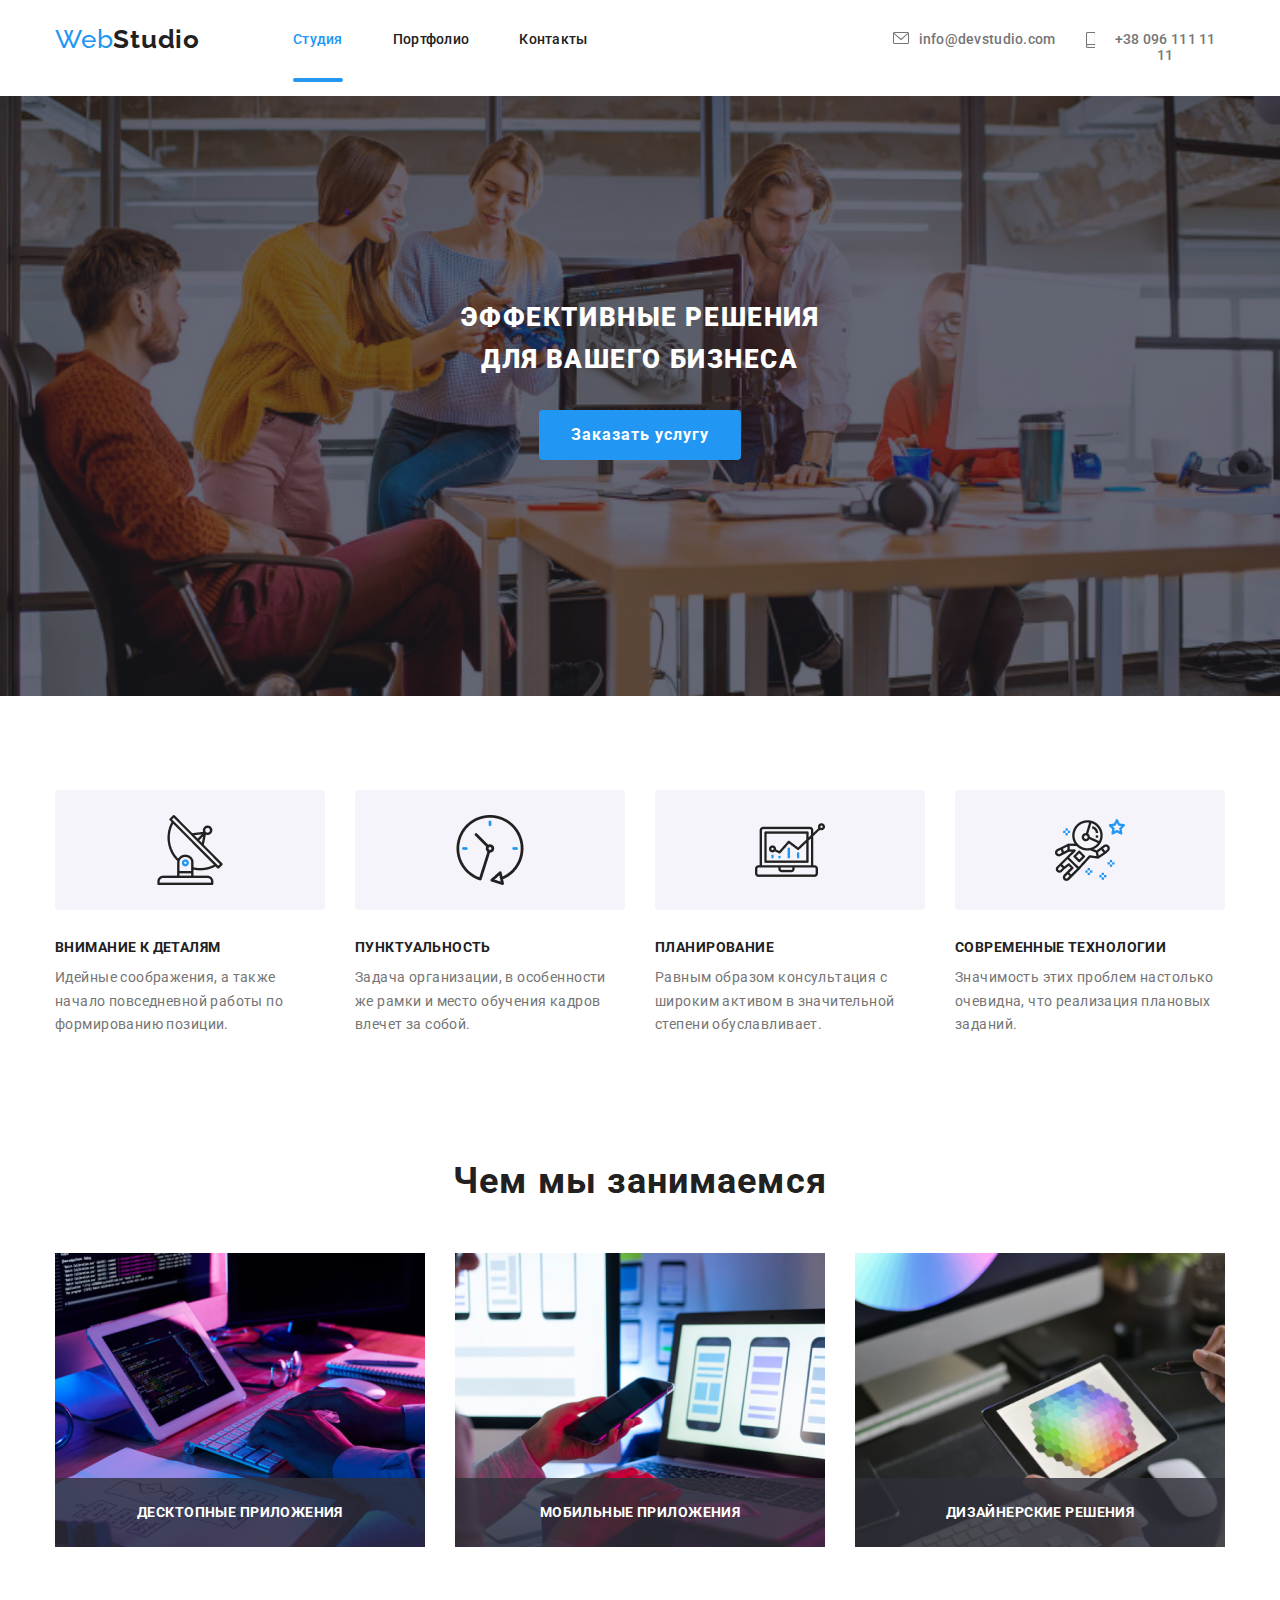
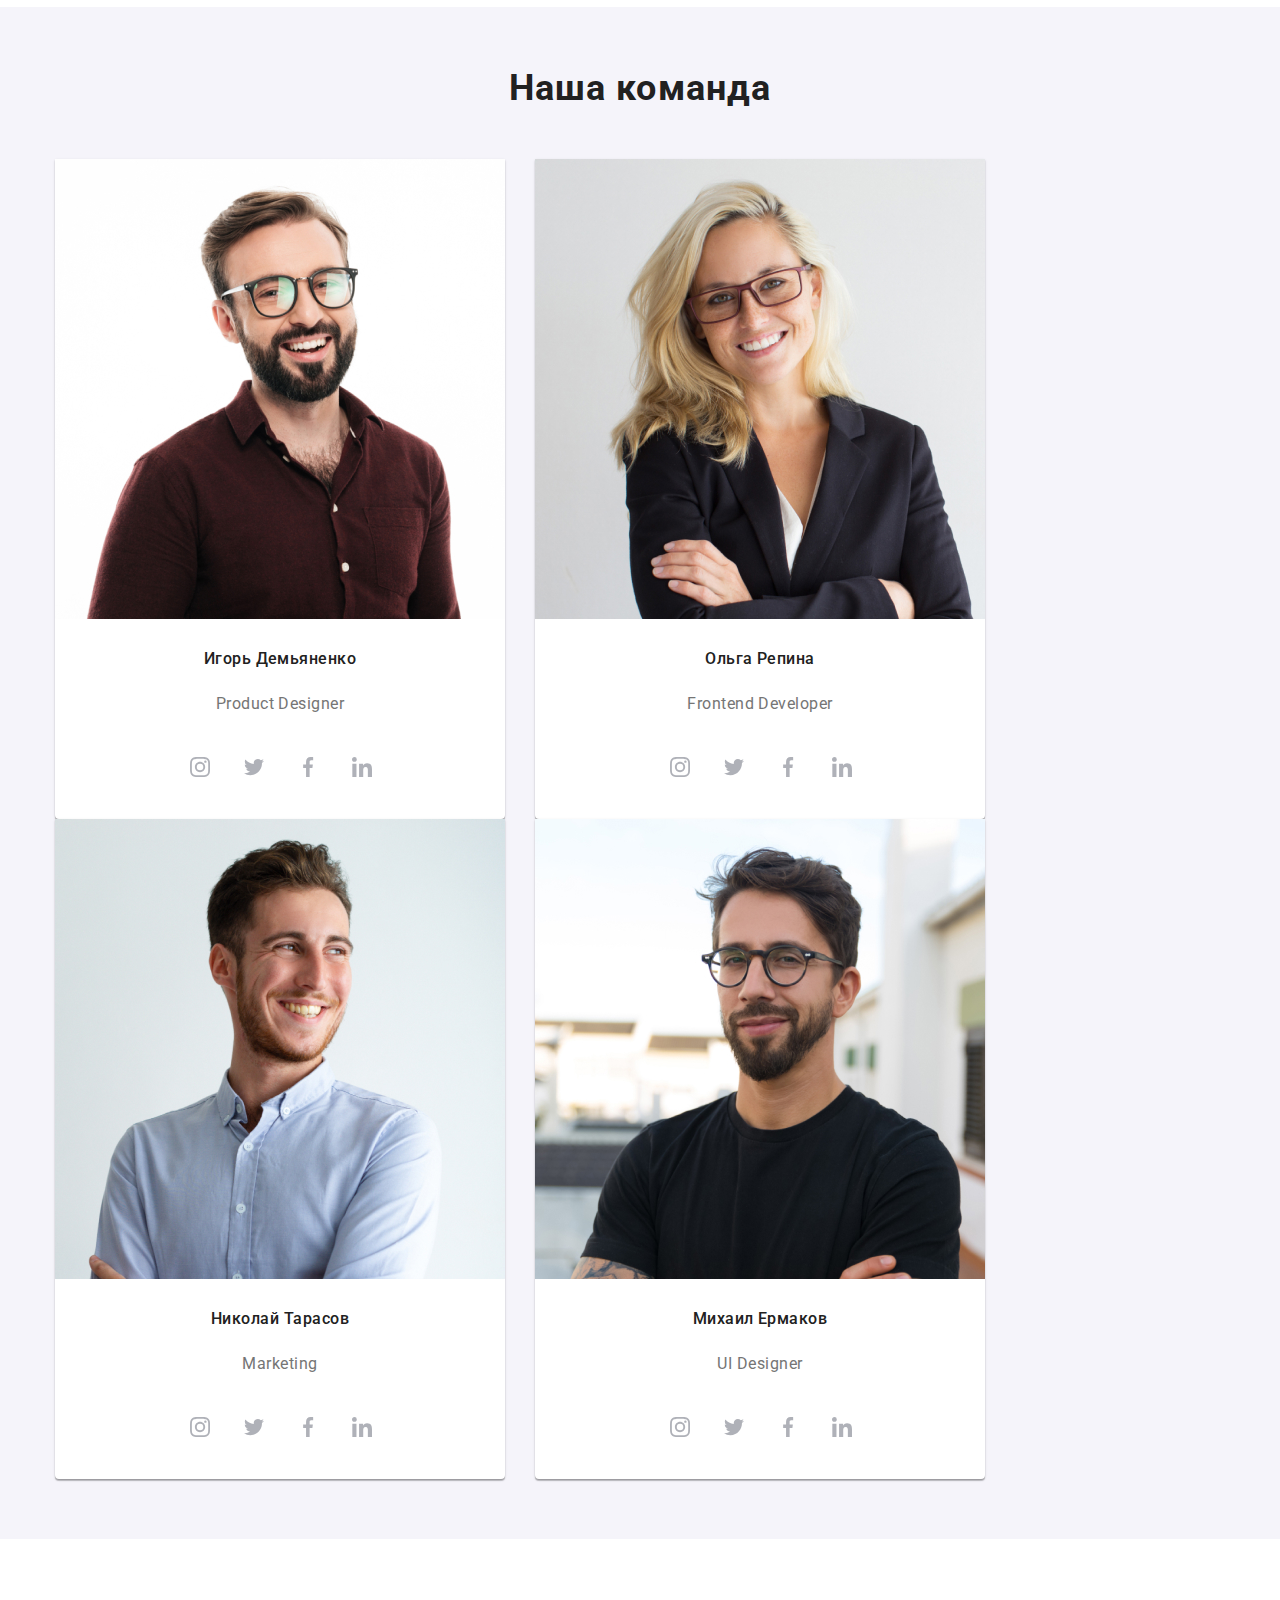
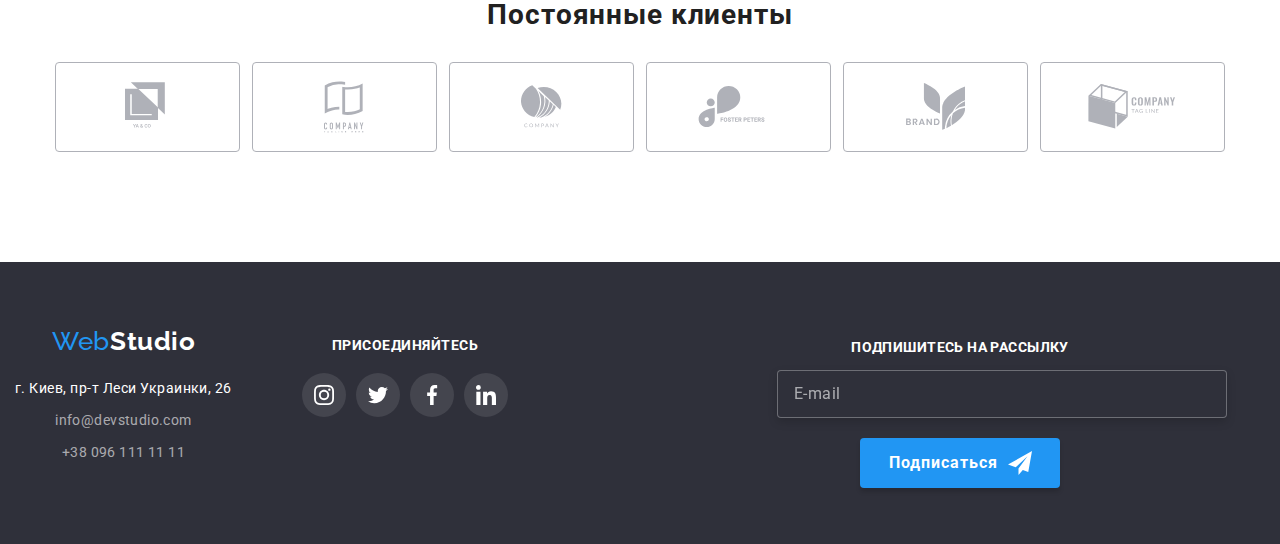
==== commit 69446412: "adaptiv" ====
--- a/index.html
+++ b/index.html
@@ -18,6 +18,80 @@
   <body>
     <header class="header">
       <div class="container flexbox">
+        <nav class="nav">
+          <a href="./index.html" class="nav__link-logo"
+            ><span class="nav__link-logo--webtext">Web</span
+            ><span class="nav__link-logo--text">Studio</span>
+          </a>
+          <button
+            type="button"
+            class="mobilebtn is-open"
+            aria-expanded="false"
+            aria-controls="mobile-menu"
+            data-menu-button
+          >
+            <svg
+              width="40px"
+              height="40px"
+              aria-label="Переключатель мобильного меню"
+            >
+              <use
+                width="19"
+                height="19"
+                class="mobilebtn__close"
+                xlink:href="./mobileicon/sprite.svg#close_24px"
+              ></use>
+
+              <use
+                width="24"
+                height="16"
+                class="mobilebtn__menu"
+                xlink:href="./mobileicon/sprite.svg#menu_24px"
+              ></use>
+            </svg>
+          </button>
+          <div class="mobile-menu is-open" id="mobile-menu" data-menu>
+            <ul class="mobile-text">
+              <li class="mobile-text__item">
+                <a href="./index.html" class="mobile-text__item--link--current"
+                  >Студия</a
+                >
+              </li>
+              <li class="mobile-text__item">
+                <a href="./portfolio.html" class="mobile-text__item--link"
+                  >Портфолио</a
+                >
+              </li>
+              <li class="mobile-text__item">
+                <a href="#" class="mobile-text__item--link">Контакты</a>
+              </li>
+            </ul>
+
+            <ul class="contacts">
+              <li class="contacts__item">
+                <a class="contacts__link" href="mailto:info@devstudio.com">
+                  <svg class="icon-mail">
+                    <use href="./svg/xx/sprite.svg#envelope"></use>
+                  </svg>
+                  info@devstudio.com</a
+                >
+              </li>
+              <li class="contacts__item">
+                <a class="contacts__link" href="tel:+380961111111">
+                  <svg class="icon-tel">
+                    <use href="./svg/xx/sprite.svg#smartphone"></use>
+                  </svg>
+                  +38 096 111 11 11</a
+                >
+              </li>
+            </ul>
+          </div>
+        </nav>
+      </div>
+    </header>
+
+    <!--<header class="header">
+      <div class="container flexbox">
         <a href="./index.html" class="nav__link-logo"
           ><span class="nav__link-logo--webtext">Web</span
           ><span class="nav__link-logo--text">Studio</span>
@@ -55,79 +129,10 @@
           </li>
         </ul>
       </div>
-    </header>
-
-    <!-- <header class="header">
-      <div class="container flexbox">
-        <a href="./index.html" class="logo"
-          ><span class="nav__link-logo--webtext">Web</span
-          ><span class="nav__link-logo--text">Studio</span>
-        </a>
-        <button
-          type="button"
-          class="mobilebtn is-open"
-          aria-expanded="false"
-          aria-controls="mobile-menu"
-          data-menu-button
-        >
-          <svg
-            width="40px"
-            height="40px"
-            aria-label="Переключатель мобильного меню"
-          >
-            <use
-              width="19"
-              height="19"
-              class="mobilebtn__close"
-              xlink:href="./mobileicon/sprite.svg#close_24px"
-            ></use>
-
-            <use
-              width="24"
-              height="16"
-              class="mobilebtn__menu"
-              xlink:href="./mobileicon/sprite.svg#menu_24px"
-            ></use>
-          </svg>
-        </button>
-        <div class="mobile-menu is-open" id="mobile-menu" data-menu>
-          <ul class="list mobile-text">
-            <li class="mobile-text__item">
-              <a href="./index.html" class="mobile-text__item--link--current"
-                >Студия</a
-              >
-            </li>
-            <li class="mobile-text__item">
-              <a href="./portfolio.html" class="mobile-text__item--link"
-                >Портфолио</a
-              >
-            </li>
-            <li class="mobile-text__item">
-              <a href="#" class="mobile-text__item--link">Контакты</a>
-            </li>
-          </ul>
-
-          <ul class="list contacts">
-            <li class="contacts__item">
-              <a class="contacts__link" href="mailto:info@devstudio.com">
-                <svg class="icon-mail">
-                  <use href="./svg/xx/sprite.svg#envelope"></use>
-                </svg>
-                info@devstudio.com</a
-              >
-            </li>
-            <li class="contacts__item">
-              <a class="contacts__link" href="tel:+380961111111">
-                <svg class="icon-tel">
-                  <use href="./svg/xx/sprite.svg#smartphone"></use>
-                </svg>
-                +38 096 111 11 11</a
-              >
-            </li>
-          </ul>
-        </div>-->
-
-    <!--  <nav class="nav">
+    </header>-->
+
+    <!-- <header>
+        <nav class="nav">
           <a href="./index.html" class="nav__link-logo"
             ><span class="nav__link-logo--webtext">Web</span
             ><span class="nav__link-logo--text">Studio</span>
@@ -327,19 +332,54 @@
           <ul class="our-work__list flexbox">
             <div class="our-work__overlay">
               <li>
-                <img src="./img/img1.png" alt="" />
+                <picture>
+                  <source
+                    srcset="
+                      ./ourworkimg/img1.jpg    1x,
+                      ./ourworkimg/img1@2x.jpg 2x
+                    "
+                    media="(min-width: 1200px)"
+                  />
+
+                  <img
+                    src="./ourworkimg/img1.jpg"
+                    alt="Десктопные приложения"
+                  />
+                </picture>
               </li>
               <p class="our-work__text">Десктопные приложения</p>
             </div>
             <div class="our-work__overlay">
               <li>
-                <img src="./img/img2.png" alt="" />
+                <picture>
+                  <source
+                    srcset="
+                      ./ourworkimg/img2.jpg    1x,
+                      ./ourworkimg/img2@2x.jpg 2x
+                    "
+                    media="(min-width: 1200px)"
+                  />
+
+                  <img src="./ourworkimg/img2.jpg" alt="Мобильные приложения" />
+                </picture>
+
                 <p class="our-work__text">Мобильные приложения</p>
               </li>
             </div>
             <div class="our-work__overlay">
               <li>
-                <img src="./img/img3.png" alt="" />
+                <picture>
+                  <source
+                    srcset="
+                      ./ourworkimg/img3.jpg    1x,
+                      ./ourworkimg/img3@2x.jpg 2x
+                    "
+                    media="(min-width: 1200px)"
+                  />
+
+                  <img src="./ourworkimg/img3.jpg" alt="Дизайнерские решения" />
+                </picture>
+
                 <p class="our-work__text">Дизайнерские решения</p>
               </li>
             </div>
@@ -619,265 +659,303 @@
       <section class="our-team">
         <div class="container">
           <h2 class="our-team__title">Наша команда</h2>
-          <ul class="our-team__list">
-            <li class="our-team__list--item">
-              <picture>
-                <source
-                  srcset="
-                    ./phototeam/img1mob.jpg    1x,
-                    ./phototeam/img1mob@2x.jpg 2x
-                  "
-                  media="(min-width: 1200px)"
-                />
-                <source
-                  srcset="
-                    ./phototeam/img1tab.jpg    1x,
-                    ./phototeam/img1tab@2x.jpg 2x
-                  "
-                  media="(min-width: 768px)"
-                />
-                <source
-                  srcset="
-                    ./phototeam/img1desk.jpg    1x,
-                    ./phototeam/img1desk@2x.jpg 2x
-                  "
-                  media="(min-width: 480px)"
-                />
-                <img
-                  class="member__photo"
-                  src="./phototeam/img1.jpg"
-                  alt="Фото Игорь Демьяненко"
-                />
-              </picture>
-              <h3 class="our-team__name">Игорь Демьяненко</h3>
-              <p>Product Designer</p>
-              <ul class="social">
-                <li class="social__list">
-                  <a class="social__link" href="https://www.instagram.com/">
-                    <svg class="icon">
-                      <use href="./svg/sprite.svg#instagram"></use>
-                    </svg>
-                  </a>
-                </li>
-                <li class="social__list">
-                  <a class="social__link flex" href="https://twitter.com/home">
-                    <svg class="icon">
-                      <use href="./svg/sprite.svg#twitter"></use>
-                    </svg>
-                  </a>
-                </li>
-                <li class="social__list">
-                  <a class="social__link flex" href="https://www.facebook.com/">
-                    <svg class="icon">
-                      <use href="./svg/sprite.svg#facebook"></use>
-                    </svg>
-                  </a>
-                </li>
-                <li class="social__list">
-                  <a class="social__link flex" href="https://www.linkedin.com/">
-                    <svg class="icon">
-                      <use href="./svg/sprite.svg#linkedin"></use>
-                    </svg>
-                  </a>
-                </li>
-              </ul>
-            </li>
-            <li class="our-team__list--item">
-              <picture>
-                <source
-                  srcset="
-                    ./phototeam/img2mob.jpg    1x,
-                    ./phototeam/img2mob@2x.jpg 2x
-                  "
-                  media="(min-width: 1200px)"
-                />
-                <source
-                  srcset="
-                    ./phototeam/img2tab.jpg    1x,
-                    ./phototeam/img2tab@2x.jpg 2x
-                  "
-                  media="(min-width: 768px)"
-                />
-                <source
-                  srcset="
-                    ./phototeam/img2desk.jpg    1x,
-                    ./phototeam/img2desk@2x.jpg 2x
-                  "
-                  media="(min-width: 480px)"
-                />
-                <img
-                  class="member__photo"
-                  src="./phototeam/img2.jpg"
-                  alt="Фото Ольга Репина"
-                />
-              </picture>
-              <h3 class="our-team__name">Ольга Репина</h3>
-              <p>Frontend Developer</p>
-              <ul class="social">
-                <li class="social__list">
-                  <a
-                    class="social__link flex"
-                    href="https://www.instagram.com/"
-                  >
-                    <svg class="icon">
-                      <use href="./svg/sprite.svg#instagram"></use>
-                    </svg>
-                  </a>
-                </li>
-                <li class="social__list">
-                  <a class="social__link flex" href="https://twitter.com/home">
-                    <svg class="icon">
-                      <use href="./svg/sprite.svg#twitter"></use>
-                    </svg>
-                  </a>
-                </li>
-                <li class="social__list">
-                  <a class="social__link flex" href="https://www.facebook.com/">
-                    <svg class="icon">
-                      <use href="./svg/sprite.svg#facebook"></use>
-                    </svg>
-                  </a>
-                </li>
-                <li class="social__list">
-                  <a class="social__link flex" href="https://www.linkedin.com/">
-                    <svg class="icon">
-                      <use href="./svg/sprite.svg#linkedin"></use>
-                    </svg>
-                  </a>
-                </li>
-              </ul>
-            </li>
-            <li class="our-team__list--item">
-              <picture>
-                <source
-                  srcset="
-                    ./phototeam/img3mob.jpg    1x,
-                    ./phototeam/img3mob@2x.jpg 2x
-                  "
-                  media="(min-width: 1200px)"
-                />
-                <source
-                  srcset="
-                    ./phototeam/img3tab.jpg    1x,
-                    ./phototeam/img3tab@2x.jpg 2x
-                  "
-                  media="(min-width: 768px)"
-                />
-                <source
-                  srcset="
-                    ./phototeam/img3desk.jpg    1x,
-                    ./phototeam/img3desk@2x.jpg 2x
-                  "
-                  media="(min-width: 480px)"
-                />
-                <img
-                  class="member__photo"
-                  src="./phototeam/img3.jpg"
-                  alt="Фото Николай Тарасов"
-                />
-              </picture>
-              <h3 class="our-team__name">Николай Тарасов</h3>
-              <p>Marketing</p>
-              <ul class="social">
-                <li class="social__list">
-                  <a
-                    class="social__link flex"
-                    href="https://www.instagram.com/"
-                  >
-                    <svg class="icon">
-                      <use href="./svg/sprite.svg#instagram"></use>
-                    </svg>
-                  </a>
-                </li>
-                <li class="social__list">
-                  <a class="social__link flex" href="https://twitter.com/home">
-                    <svg class="icon">
-                      <use href="./svg/sprite.svg#twitter"></use>
-                    </svg>
-                  </a>
-                </li>
-                <li class="social__list">
-                  <a class="social__link flex" href="https://www.facebook.com/">
-                    <svg class="icon">
-                      <use href="./svg/sprite.svg#facebook"></use>
-                    </svg>
-                  </a>
-                </li>
-                <li class="social__list">
-                  <a class="social__link flex" href="https://www.linkedin.com/">
-                    <svg class="icon">
-                      <use href="./svg/sprite.svg#linkedin"></use>
-                    </svg>
-                  </a>
-                </li>
-              </ul>
-            </li>
-            <li class="our-team__list--item">
-              <picture>
-                <source
-                  srcset="
-                    ./phototeam/img4mob.jpg    1x,
-                    ./phototeam/img4mob@2x.jpg 2x
-                  "
-                  media="(min-width: 1200px)"
-                />
-                <source
-                  srcset="
-                    ./phototeam/img4tab.jpg    1x,
-                    ./phototeam/img4tab@2x.jpg 2x
-                  "
-                  media="(min-width: 768px)"
-                />
-                <source
-                  srcset="
-                    ./phototeam/img4desk.jpg    1x,
-                    ./phototeam/img4desk@2x.jpg 2x
-                  "
-                  media="(min-width: 480px)"
-                />
-                <img
-                  class="member__photo"
-                  src="./phototeam/img4.jpg"
-                  alt="Фото Михаил Ермаков"
-                />
-              </picture>
-              <h3 class="our-team__name">Михаил Ермаков</h3>
-              <p>UI Designer</p>
-              <ul class="social">
-                <li class="social__list">
-                  <a
-                    class="social__link flex"
-                    href="https://www.instagram.com/"
-                  >
-                    <svg class="icon">
-                      <use href="./svg/sprite.svg#instagram"></use>
-                    </svg>
-                  </a>
-                </li>
-                <li class="social__list">
-                  <a class="social__link flex" href="https://twitter.com/home">
-                    <svg class="icon">
-                      <use href="./svg/sprite.svg#twitter"></use>
-                    </svg>
-                  </a>
-                </li>
-                <li class="social__list">
-                  <a class="social__link flex" href="https://www.facebook.com/">
-                    <svg class="icon">
-                      <use href="./svg/sprite.svg#facebook"></use>
-                    </svg>
-                  </a>
-                </li>
-                <li class="social__list">
-                  <a class="social__link flex" href="https://www.linkedin.com/">
-                    <svg class="icon">
-                      <use href="./svg/sprite.svg#linkedin"></use>
-                    </svg>
-                  </a>
-                </li>
-              </ul>
-            </li>
-          </ul>
+          <div>
+            <ul class="our-team__list">
+              <li class="our-team__list--item">
+                <picture>
+                  <source
+                    srcset="
+                      ./phototeam/img1mob.jpg    1x,
+                      ./phototeam/img1mob@2x.jpg 2x
+                    "
+                    media="(min-width: 1200px)"
+                  />
+                  <source
+                    srcset="
+                      ./phototeam/img1tab.jpg    1x,
+                      ./phototeam/img1tab@2x.jpg 2x
+                    "
+                    media="(min-width: 768px)"
+                  />
+                  <source
+                    srcset="
+                      ./phototeam/img1desk.jpg    1x,
+                      ./phototeam/img1desk@2x.jpg 2x
+                    "
+                    media="(min-width: 480px)"
+                  />
+                  <img
+                    class="member__photo"
+                    src="./phototeam/img1.jpg"
+                    alt="Фото Игорь Демьяненко"
+                  />
+                </picture>
+                <h3 class="our-team__name">Игорь Демьяненко</h3>
+                <p>Product Designer</p>
+                <ul class="social">
+                  <li class="social__list">
+                    <a class="social__link" href="https://www.instagram.com/">
+                      <svg class="icon">
+                        <use href="./svg/sprite.svg#instagram"></use>
+                      </svg>
+                    </a>
+                  </li>
+                  <li class="social__list">
+                    <a
+                      class="social__link flex"
+                      href="https://twitter.com/home"
+                    >
+                      <svg class="icon">
+                        <use href="./svg/sprite.svg#twitter"></use>
+                      </svg>
+                    </a>
+                  </li>
+                  <li class="social__list">
+                    <a
+                      class="social__link flex"
+                      href="https://www.facebook.com/"
+                    >
+                      <svg class="icon">
+                        <use href="./svg/sprite.svg#facebook"></use>
+                      </svg>
+                    </a>
+                  </li>
+                  <li class="social__list">
+                    <a
+                      class="social__link flex"
+                      href="https://www.linkedin.com/"
+                    >
+                      <svg class="icon">
+                        <use href="./svg/sprite.svg#linkedin"></use>
+                      </svg>
+                    </a>
+                  </li>
+                </ul>
+              </li>
+              <li class="our-team__list--item">
+                <picture>
+                  <source
+                    srcset="
+                      ./phototeam/img2mob.jpg    1x,
+                      ./phototeam/img2mob@2x.jpg 2x
+                    "
+                    media="(min-width: 1200px)"
+                  />
+                  <source
+                    srcset="
+                      ./phototeam/img2tab.jpg    1x,
+                      ./phototeam/img2tab@2x.jpg 2x
+                    "
+                    media="(min-width: 768px)"
+                  />
+                  <source
+                    srcset="
+                      ./phototeam/img2desk.jpg    1x,
+                      ./phototeam/img2desk@2x.jpg 2x
+                    "
+                    media="(min-width: 480px)"
+                  />
+                  <img
+                    class="member__photo"
+                    src="./phototeam/img2.jpg"
+                    alt="Фото Ольга Репина"
+                  />
+                </picture>
+                <h3 class="our-team__name">Ольга Репина</h3>
+                <p>Frontend Developer</p>
+                <ul class="social">
+                  <li class="social__list">
+                    <a
+                      class="social__link flex"
+                      href="https://www.instagram.com/"
+                    >
+                      <svg class="icon">
+                        <use href="./svg/sprite.svg#instagram"></use>
+                      </svg>
+                    </a>
+                  </li>
+                  <li class="social__list">
+                    <a
+                      class="social__link flex"
+                      href="https://twitter.com/home"
+                    >
+                      <svg class="icon">
+                        <use href="./svg/sprite.svg#twitter"></use>
+                      </svg>
+                    </a>
+                  </li>
+                  <li class="social__list">
+                    <a
+                      class="social__link flex"
+                      href="https://www.facebook.com/"
+                    >
+                      <svg class="icon">
+                        <use href="./svg/sprite.svg#facebook"></use>
+                      </svg>
+                    </a>
+                  </li>
+                  <li class="social__list">
+                    <a
+                      class="social__link flex"
+                      href="https://www.linkedin.com/"
+                    >
+                      <svg class="icon">
+                        <use href="./svg/sprite.svg#linkedin"></use>
+                      </svg>
+                    </a>
+                  </li>
+                </ul>
+              </li>
+              <li class="our-team__list--item">
+                <picture>
+                  <source
+                    srcset="
+                      ./phototeam/img3mob.jpg    1x,
+                      ./phototeam/img3mob@2x.jpg 2x
+                    "
+                    media="(min-width: 1200px)"
+                  />
+                  <source
+                    srcset="
+                      ./phototeam/img3tab.jpg    1x,
+                      ./phototeam/img3tab@2x.jpg 2x
+                    "
+                    media="(min-width: 768px)"
+                  />
+                  <source
+                    srcset="
+                      ./phototeam/img3desk.jpg    1x,
+                      ./phototeam/img3desk@2x.jpg 2x
+                    "
+                    media="(min-width: 480px)"
+                  />
+                  <img
+                    class="member__photo"
+                    src="./phototeam/img3.jpg"
+                    alt="Фото Николай Тарасов"
+                  />
+                </picture>
+                <h3 class="our-team__name">Николай Тарасов</h3>
+                <p>Marketing</p>
+                <ul class="social">
+                  <li class="social__list">
+                    <a
+                      class="social__link flex"
+                      href="https://www.instagram.com/"
+                    >
+                      <svg class="icon">
+                        <use href="./svg/sprite.svg#instagram"></use>
+                      </svg>
+                    </a>
+                  </li>
+                  <li class="social__list">
+                    <a
+                      class="social__link flex"
+                      href="https://twitter.com/home"
+                    >
+                      <svg class="icon">
+                        <use href="./svg/sprite.svg#twitter"></use>
+                      </svg>
+                    </a>
+                  </li>
+                  <li class="social__list">
+                    <a
+                      class="social__link flex"
+                      href="https://www.facebook.com/"
+                    >
+                      <svg class="icon">
+                        <use href="./svg/sprite.svg#facebook"></use>
+                      </svg>
+                    </a>
+                  </li>
+                  <li class="social__list">
+                    <a
+                      class="social__link flex"
+                      href="https://www.linkedin.com/"
+                    >
+                      <svg class="icon">
+                        <use href="./svg/sprite.svg#linkedin"></use>
+                      </svg>
+                    </a>
+                  </li>
+                </ul>
+              </li>
+              <li class="our-team__list--item">
+                <picture>
+                  <source
+                    srcset="
+                      ./phototeam/img4mob.jpg    1x,
+                      ./phototeam/img4mob@2x.jpg 2x
+                    "
+                    media="(min-width: 1200px)"
+                  />
+                  <source
+                    srcset="
+                      ./phototeam/img4tab.jpg    1x,
+                      ./phototeam/img4tab@2x.jpg 2x
+                    "
+                    media="(min-width: 768px)"
+                  />
+                  <source
+                    srcset="
+                      ./phototeam/img4desk.jpg    1x,
+                      ./phototeam/img4desk@2x.jpg 2x
+                    "
+                    media="(min-width: 480px)"
+                  />
+                  <img
+                    class="member__photo"
+                    src="./phototeam/img4.jpg"
+                    alt="Фото Михаил Ермаков"
+                  />
+                </picture>
+                <h3 class="our-team__name">Михаил Ермаков</h3>
+                <p>UI Designer</p>
+                <ul class="social">
+                  <li class="social__list">
+                    <a
+                      class="social__link flex"
+                      href="https://www.instagram.com/"
+                    >
+                      <svg class="icon">
+                        <use href="./svg/sprite.svg#instagram"></use>
+                      </svg>
+                    </a>
+                  </li>
+                  <li class="social__list">
+                    <a
+                      class="social__link flex"
+                      href="https://twitter.com/home"
+                    >
+                      <svg class="icon">
+                        <use href="./svg/sprite.svg#twitter"></use>
+                      </svg>
+                    </a>
+                  </li>
+                  <li class="social__list">
+                    <a
+                      class="social__link flex"
+                      href="https://www.facebook.com/"
+                    >
+                      <svg class="icon">
+                        <use href="./svg/sprite.svg#facebook"></use>
+                      </svg>
+                    </a>
+                  </li>
+                  <li class="social__list">
+                    <a
+                      class="social__link flex"
+                      href="https://www.linkedin.com/"
+                    >
+                      <svg class="icon">
+                        <use href="./svg/sprite.svg#linkedin"></use>
+                      </svg>
+                    </a>
+                  </li>
+                </ul>
+              </li>
+            </ul>
+          </div>
         </div>
       </section>
 
@@ -1023,28 +1101,28 @@
           <ul class="footermob-social">
             <li class="social__list">
               <a class="joinmob__link" href="https://www.instagram.com/">
-                <svg class="icon">
+                <svg class="icon" width="20px" height="20px">
                   <use href="./svg/sprite.svg#instagram"></use>
                 </svg>
               </a>
             </li>
             <li class="social__list">
               <a class="joinmob__link" href="https://twitter.com/home">
-                <svg class="icon">
+                <svg class="icon" width="20px" height="20px">
                   <use href="./svg/sprite.svg#twitter"></use>
                 </svg>
               </a>
             </li>
             <li class="social__list">
               <a class="joinmob__link" href="https://www.facebook.com/">
-                <svg class="icon">
+                <svg class="icon" width="20px" height="20px">
                   <use href="./svg/sprite.svg#facebook"></use>
                 </svg>
               </a>
             </li>
             <li class="social__list">
               <a class="joinmob__link" href="https://www.linkedin.com/">
-                <svg class="icon">
+                <svg class="icon" width="20px" height="20px">
                   <use href="./svg/sprite.svg#linkedin"></use>
                 </svg>
               </a>
--- a/css/main.min.css
+++ b/css/main.min.css
@@ -1,2 +1,2 @@
-html{box-sizing:border-box}body{color:#757575;background-color:#fff;font-family:Roboto, sans-serif;letter-spacing:0.03em}a{text-decoration:none}h5{margin:0}.container{width:1200px;margin-left:auto;margin-right:auto;padding-left:15px;padding-right:15px}@media (min-width: 480px){.container{width:480px}}@media (min-width: 768px){.container{width:768px}}@media (min-width: 1200px){.container{width:1200px;margin-left:auto;margin-right:auto;padding-left:15px;padding-right:15px}}.header .portfolio-header .flexbox{align-items:center;justify-content:flex-end}.header .portfolio-header{padding-top:32px;padding-bottom:32px}.header .portfolio-header .mail{margin-right:50px}@media screen and (min-width: 1200px){.portfolio{margin-top:95px;margin-bottom:93px}}@media screen and (max-width: 767px){.portfolio{margin-top:60px;margin-bottom:60px}}.portfolio-header{border-bottom:1px solid #eeeeee}img{display:block;height:auto;min-width:100%}@media screen and (min-width: 1200px){.client{display:flex;justify-content:space-between;padding-bottom:94px;padding-top:50px;list-style:none;margin:0;padding-left:0}}@media screen and (min-width: 1200px){.client__list{margin:0;width:calc((100% - 30px * 5) / 6);height:90px}}@media screen and (min-width: 1200px){.client__list__list:last-child{margin-right:0px}}button{font-family:inherit}.button__hero{color:#fff;background-color:#2196f3;font-weight:bold;font-size:16px;line-height:1.88;text-align:center;letter-spacing:0.06em;cursor:pointer;border:none;border-radius:4px;padding:10px 32px}.submit-button{width:200px;height:50px;background:#2196f3;border-radius:4px;border:none;color:#fff;font-family:Roboto;font-weight:bold;font-size:16px;line-height:1.9;letter-spacing:0.06em;margin-left:124px}.submit-button:focus,.submit-button:hover{box-shadow:0px 4px 4px rgba(0,0,0,0.15)}.list-button{list-style:none;justify-content:center;padding:0;margin:0;padding-bottom:50px;display:flex}@media screen and (max-width: 767px){.list-button{list-style:none;padding:0;margin:0;padding-bottom:37px;display:flex;flex-wrap:wrap;width:100%;justify-content:flex-start}}.list-button__item:not(:last-child){margin-right:8px}@media screen and (max-width: 767px){.list-button__item{margin:0 0 15px 0}}.list-button__item--button{color:#212121;background-color:#f5f4fa;font-weight:500;font-size:16px;line-height:1.62;letter-spacing:0.03em;text-align:center;border:none;border-radius:4px;padding:6px 22px;transition-property:background-color, color;transition-duration:250ms;transition-timing-function:cubic-bezier(0.4, 0, 0.2, 1)}.list-button__item--button:hover,.list-button__item--button:focus{color:#fff;background-color:#2196f3}.social{align-items:center;padding-top:16px;padding-bottom:30px;padding-right:30px;padding-left:32px;list-style:none;display:inline-flex}.social__list .social__link,.social__list .follow-link{width:44px;height:44px}.social__list:not(:last-child){margin-right:10px}.social__link{display:flex;margin:0;width:100%;height:100%;justify-content:center;align-items:center;border-radius:50%;transition-property:background-color;transition-duration:250ms;transition-timing-function:cubic-bezier(0.4, 0, 0.2, 1)}.social__link:hover{background-color:#2196f3}.social__link:hover .icon{fill:#fff}.footer-social{align-items:center;justify-content:space-around;margin-top:20px;display:flex;list-style:none;padding:0;margin:0}.footer-social:not(:last-child){margin-right:10px}.join{color:#fff;font-weight:bold;font-size:17px;line-height:1.14;letter-spacing:0.03em;text-transform:uppercase}.join__link{display:flex;margin:0;width:44px;height:44px;justify-content:center;align-items:center;border-radius:50%;background-color:rgba(255,255,255,0.1);transition-property:background-color;transition-duration:250ms;transition-timing-function:cubic-bezier(0.4, 0, 0.2, 1)}.join__link:hover{background-color:#2196f3}.join__link:hover .icon{fill:#fff}.join__link .icon{fill:#fff}.backdrop{position:fixed;top:0;left:0;width:100%;height:100%;background-color:rgba(0,0,0,0.2);opacity:1;transition:opacity 250ms cubic-bezier(0.4, 0, 0.2, 1);z-index:1;overflow-y:scroll}.is-hidden{display:none}.modal{position:absolute;top:50%;left:50%;transform:translate(-50%, -50%) scale(1);transition:750ms cubic-bezier(0.4, 0, 0.2, 1);width:528px;height:581px;background:#fff;box-shadow:0px 1px 3px rgba(0,0,0,0.12),0px 1px 1px rgba(0,0,0,0.14),0px 2px 1px rgba(0,0,0,0.2);border-radius:4px}.modal__close-button{position:absolute;font-size:15px;width:30px;height:30px;background:#fff;box-sizing:border-box;border-radius:50%;border:1px solid rgba(0,0,0,0.1);top:8px;right:8px;outline:transparent}.modal__close-button:hover,.modal__close-button:focus{color:#2196f3}.modal__content{display:flex;flex-direction:column;padding:40px}.modal__title{font-family:Roboto;font-weight:bold;font-size:20px;line-height:1.2;text-align:center;letter-spacing:0.03em;color:#212121;margin-bottom:16px}.form{background:#fff;border-radius:4px}.form__field{position:relative;display:flex;flex-direction:column}.form__field.checkbox{display:flex;flex-direction:row;justify-content:center;margin-bottom:30px}.form--label{margin-bottom:4px;font-family:Roboto;font-size:12px;line-height:1.17;letter-spacing:0.01em;color:#757575}.form--input{width:448px;height:40px;border:1px solid rgba(33,33,33,0.2);box-sizing:border-box;border-radius:4px;margin-bottom:14px;padding-left:42px;outline:none}.form--input:focus{border:1px solid #2196f3;border-width:1px;transition-property:border;outline:none}.form--input:focus+svg{fill:#2196f3;transition-property:fill}.form--input--checkbox{-webkit-appearance:none;-moz-appearance:none;appearance:none;position:absolute}.form--input--checkbox:checked+.check-box{background-image:url(../modal/check.svg);fill:#fff;background-color:#2196f3;transition-property:background-color, fill;transition-duration:250ms;transition-timing-function:cubic-bezier(0.4, 0, 0.2, 1)}.form__field--icon{position:absolute;top:29px;left:14px;height:18px;width:18px}.form--textarea{height:120px;border:1px solid rgba(33,33,33,0.2);box-sizing:border-box;border-radius:4px;resize:none;margin-bottom:20px;padding:12px 16px}.form--textarea::placeholder{font-family:Roboto;font-size:12px;line-height:1.2;letter-spacing:0.01em;color:rgba(117,117,117,0.5)}.form--link{color:#2196f3;border-bottom:1px solid #2196f3;display:inline-block;line-height:0.85}.form--textarea:focus{border:1px solid #2196f3;border-width:1px;transition-property:border;transition-duration:250ms;transition-timing-function:cubic-bezier(0.4, 0, 0.2, 1);outline:none}.check-box{position:absolute;background-image:url(../modal/Vector.svg);width:16px;height:15px;left:30px}.footer-form{font-weight:bold;font-size:14px;line-height:1.14;letter-spacing:0.03em;text-transform:uppercase;color:#fff;padding-left:93px}.footer-form__input{background-color:#2f303a;padding-left:16px;padding-right:166px;padding-top:15px;padding-bottom:15px;margin-right:12px;border:1px solid rgba(255,255,255,0.3);box-sizing:border-box;filter:drop-shadow(0px 4px 4px rgba(0,0,0,0.15));border-radius:4px}.footer-form__btn{display:inline-flex;align-items:center;padding-top:10px;padding-bottom:10px;padding-left:29px;padding-right:28px;font-weight:bold;font-size:16px;line-height:1.9;letter-spacing:0.06em;border:none;color:#fff;background-color:#2196f3;box-shadow:0px 4px 4px rgba(0,0,0,0.15);border-radius:4px;cursor:pointer}.footer-form--icon{width:24px;height:24px;margin-left:10px}input::placeholder{font-family:Roboto;font-size:16px;line-height:1.25;letter-spacing:0.03em;color:rgba(255,255,255,0.6)}.icon-mail{content:"";display:inline-block;width:16px;height:12px;margin-right:10px;background-image:url(./svg/xx/sprite.svg#envelope);background-size:contain;fill:currentColor;transition:color cubic-bezier(0.4, 0, 0.2, 1)}.icon-tel{content:"";display:inline-block;width:10px;height:16px;margin-right:10px;background-image:url(./svg/xx/sprite.svg#smartphone);background-size:contain;fill:currentColor;transition:color cubic-bezier(0.4, 0, 0.2, 1)}.nav{margin-right:auto;color:#212121}@media screen and (min-width: 768px){.nav{display:inline-flex}}.nav__link-logo{padding-top:24px}.nav__link-logo--webtext{font-family:Raleway, sans-serif;font-weight:500;font-size:26px;line-height:1.19px;letter-spacing:0.03em;color:#2196f3}.nav__link-logo--text{font-family:Raleway, sans-serif;font-weight:bold;font-size:26px;line-height:1.19;letter-spacing:0.03em;margin-right:93px;color:#212121}@media screen and (min-width: 768px){.nav__link-logo--text{margin-right:88px}}.nav-item:not(:last-child){margin-right:50px}.textnav{color:#2196f3}@media screen and (min-width: 768px){.textnav{display:inline-flex;list-style:none;margin:0;padding:30px 0 0 0}}.textnav--link:hover,.textnav--link:focus{color:#2196f3}.textnav--link--current{color:#2196f3;font-weight:500;font-size:14px;line-height:1.14;letter-spacing:0.02em;padding-top:32px;padding-bottom:32px;position:relative}.textnav--link--current::after{display:block;content:"";width:100%;height:4px;left:0;bottom:0;color:#2196f3;background:#2196f3;border-radius:2px;position:absolute}.textnav--link--prtflcurrent{color:#2196f3;font-weight:500;font-size:14px;line-height:1.14;letter-spacing:0.02em;padding-top:32px;padding-bottom:32px;position:relative}.textnav--link--prtflcurrent::after{display:block;content:"";width:100%;height:4px;left:0;bottom:0;color:#2196f3;background-color:#2196f3;border-radius:2px;position:absolute}.textnav--link{font-weight:500;font-size:14px;line-height:1.14;letter-spacing:0.02em;padding-top:32px;padding-bottom:32px;position:relative;color:#212121;transition-property:color;transition-duration:250ms;transition-timing-function:cubic-bezier(0.4, 0, 0.2, 1)}.links-header{font-weight:500;font-size:14px;line-height:1.14;letter-spacing:0.02em;padding-top:32px;color:#757575;transition-property:color;transition-duration:250ms;transition-timing-function:cubic-bezier(0.4, 0, 0.2, 1)}@media screen and (min-width: 768px){.links-header{display:inline-block;font-weight:500;font-size:12px;line-height:1.17;letter-spacing:0.02em;list-style:none;padding:0 0 0 58px;margin:0}}.links-header:not(:last-child){margin-bottom:10px}.mail__link{padding-right:30px;padding-top:32px;align-items:center;color:#757575;transition-property:color;transition-duration:250ms;transition-timing-function:cubic-bezier(0.4, 0, 0.2, 1)}@media screen and (min-width: 768px){.mail__link{padding:0}}.mail__link:hover,.mail__link:focus{fill:#2196f3;color:#2196f3}.tel__link{padding-top:32px;align-items:center;color:#757575;transition-property:color;transition-duration:250ms;transition-timing-function:cubic-bezier(0.4, 0, 0.2, 1)}@media screen and (min-width: 768px){.tel__link{padding:0}}.tel__link:hover,.tel__link:focus{cursor:pointer;fill:#2196f3;color:#2196f3}.hero{max-width:100%;height:600px;margin-left:auto;margin-right:auto;background-image:linear-gradient(to right, rgba(47,48,58,0.4), rgba(47,48,58,0.4)),url(../img/hero-img.jpg);background-repeat:no-repeat;background-position:center;background-size:cover;background-color:#2f303a;padding-top:200px;padding-bottom:200px;text-align:center}.hero__title{font-weight:900;font-size:44px;line-height:1.36;text-align:center;letter-spacing:0.06em;text-transform:uppercase;margin:0;padding:0;margin-bottom:30px;color:#fff}.features{margin-top:94px}@media screen and (min-width: 768px){.features{margin-top:60px}}.list{list-style:none;padding:0;margin:0}.skill{list-style:none;padding:0;margin:0}@media screen and (min-width: 768px){.skill{display:flex;flex-wrap:wrap}}@media screen and (min-width: 768px){.skill__icon{flex-basis:calc((100% - 30px) / 2)}}@media screen and (min-width: 1200px){.skill__icon{flex-basis:calc((100% - 30px) / 2);margin-right:15px}}@media screen and (min-width: 768px){.skill__icon:nth-child(odd){margin-right:30px}}@media screen and (min-width: 768px){.skill__icon:not(:last-child){margin-bottom:30px}}.skill__icon:last-child{margin-right:0}.skill__title-text{font-weight:bold;font-size:14px;line-height:1.14;letter-spacing:0.03em;text-transform:uppercase;color:#212121;padding-top:30px;padding-bottom:10px;margin:0}@media screen and (min-width: 768px){.skill__title-text{font-weight:bold;font-size:14px;line-height:1.14;letter-spacing:0.03em;text-transform:uppercase}}.skill__paragraf{font-size:16px;line-height:1.9;letter-spacing:0.03em;color:#757575;margin:0}@media screen and (min-width: 768px){.skill__paragraf{font-size:14px;line-height:1.7;letter-spacing:0.03em}}.skill__icon::before{content:"";display:block;min-width:270px;min-height:120px;border-radius:4px;background:#f5f4fa;background-repeat:no-repeat;background-position:center}.icon-antena::before{background-image:url(../img/antenna.png)}.icon-clock::before{background-image:url(../img/clock.png)}.icon-diagram::before{background-image:url(../img/diagram.png)}.icon-astronavt::before{background-image:url(../img/astronaut.png)}.our-work{margin-top:94px}@media (max-width: 1199px){.our-work{display:none}}.our-work__title{font-weight:bold;font-size:36px;line-height:1.16;text-align:center;letter-spacing:0.03em;color:#212121;margin:0;margin-bottom:50px}.our-work__list{padding:0}.our-work__overlay{position:relative;margin-right:30px;list-style:none;padding:0}.our-work__overlay:last-child{margin-right:0}.our-work__text{display:block;background:rgba(47,48,58,0.8);width:100%;height:auto;position:absolute;padding-top:27px;padding-bottom:27px;left:0;bottom:0;margin:0;font-style:normal;font-weight:700;font-size:14px;line-height:1.1em;text-align:center;letter-spacing:0.03em;text-transform:uppercase;color:#fff}@media screen and (min-width: 1200px){.our-team{line-height:1.19;text-align:center;letter-spacing:0.03em;color:#757575;margin-top:94px;padding-top:94px;padding-bottom:94px;background-color:#f5f4fa}}@media screen and (min-width: 768px){.our-team{line-height:1.19;text-align:center;letter-spacing:0.03em;color:#757575;margin-top:60px;padding-top:60px;padding-bottom:60px;background-color:#f5f4fa}}.our-team__title{font-weight:bold;font-size:36px;line-height:1.17;text-align:center;letter-spacing:0.03em;color:#212121;margin:0;padding:0}@media screen and (min-width: 768px){.our-team__list{display:flex;flex-wrap:wrap;list-style:none;margin:0;padding-top:30px;padding-left:0}}@media screen and (min-width: 1200px){.our-team__list{list-style:none;margin:0;padding-top:50px;padding-left:0;display:flex}}@media screen and (min-width: 1200px){.our-team__list--item{width:calc((100% - 30px * 2) / 3);margin-right:30px;border-radius:0px 0px 4px 4px;background-color:#fff}}@media screen and (min-width: 768px){.our-team__list--item{border-radius:0px 0px 4px 4px;background-color:#fff;flex-basis:calc((100% - 30px) / 2);box-shadow:0px 1px 3px rgba(0,0,0,0.12),0px 1px 1px rgba(0,0,0,0.14),0px 2px 1px rgba(0,0,0,0.2)}}@media screen and (min-width: 768px){.our-team__list--item:nth-child(odd){margin-right:30px}}@media screen and (min-width: 768px){.our-team__list--item:not(:last-child){margin-bottom:30px}}@media screen and (min-width: 768px){.our-team__list--item:nth-last-child(-n+2){margin-bottom:0}}.our-team__list--item:hover,.our-team__list--item:focus{box-shadow:0px 1px 1px rgba(0,0,0,0.12),0px 4px 4px rgba(0,0,0,0.06),1px 4px 6px rgba(0,0,0,0.16)}@media screen and (min-width: 1200px){.our-team__list--item:nth-child(4n){margin-right:0px}}.our-team__name{padding-top:30px;padding-bottom:10px;margin:0;font-weight:500;font-size:16px;line-height:1.19;text-align:center;color:#212121}.our-team .icon{width:20px;height:20px;fill:#afb1b8;transition-property:fill;transition-duration:250ms;transition-timing-function:cubic-bezier(0.4, 0, 0.2, 1)}.title-client{font-weight:bold;font-size:36px;line-height:1.16;text-align:center;letter-spacing:0.03em;color:#212121;padding-top:94px;margin:0}.section-footer{padding-top:64px;padding-bottom:56px;background-color:#2f303a;margin-top:20px}.address{margin-right:70px}.address__accent-text{font-family:Raleway, sans-serif;font-weight:500;font-size:26px;line-height:1.19px;letter-spacing:0.03em;color:#2196f3}.address--footer{color:#fff;font-size:14px;line-height:1.71;font-style:normal}.address__logo-footer{font-family:Raleway, sans-serif;font-weight:bold;font-size:26px;line-height:1.2;color:#fff}.footer{align-items:baseline}.footer__links{list-style:none;padding:0;margin:0}.footer__links :hover,.footer__links :focus{color:#2196f3}.footer__links--mail,.footer__links--tel{font-size:14px;line-height:1.7;letter-spacing:0.03em;color:rgba(255,255,255,0.6);transition-property:color;transition-duration:250ms;transition-timing-function:cubic-bezier(0.4, 0, 0.2, 1)}.cards{margin-bottom:94px}@media screen and (max-width: 767px){.cards{margin-bottom:40px}}.card-item{margin-bottom:30px;border:1px solid #eeeeee;background-color:#fff;position:relative;overflow:hidden}@media screen and (max-width: 767px){.card-item{max-width:100%;margin-bottom:30px;border:1px solid #eeeeee;background-color:#fff;position:relative;overflow:hidden}}@media screen and (min-width: 1200px){.card-item{width:calc((100% - 30px * 2) / 3);margin-right:30px}}.card-item:hover,.card-item:focus{box-shadow:0px 1px 1px rgba(0,0,0,0.12),0px 4px 4px rgba(0,0,0,0.06),1px 4px 6px rgba(0,0,0,0.16)}.card-item:hover .description,.card-item:hover .card-thumb::before{opacity:1;transform:translateY(0)}@media screen and (min-width: 1200px){.card-item:nth-child(3n){margin-right:0px}}.card-item:nth-last-child(-n+3){margin-bottom:0px}.card-thumb{position:relative;overflow:hidden}.card-thumb::before{position:absolute;content:"";display:flex;justify-content:center;align-items:center;width:100%;height:100%;bottom:-100%;right:0;background-color:#2196f3;transform:translateY(100%);transition:transform 250ms cubic-bezier(0.4, 0, 0.2, 1);overflow:hidden;opacity:1}.card-text{font-weight:bold;font-size:18px;line-height:2;letter-spacing:0.06em;color:#212121;margin:0}.text-card{padding:20px 24px}.paragraf{color:#757575}.gallery{font-size:16px;line-height:1.87;flex-wrap:wrap}.description{position:absolute;margin:0;width:100%;height:294px;top:0;right:0;padding:63px 24px;font-weight:400;font-size:18px;line-height:1.56;letter-spacing:0.03em;color:#fff;background-color:rgba(33,150,243,0.9);transform:translateY(100%);transition:transform 250ms cubic-bezier(0.4, 0, 0.2, 1)}@media screen and (max-width: 767px){.description{height:356px}}.logo{color:#2196f3;font-family:Raleway, sans-serif;font-weight:normal;font-size:26px;line-height:1.2;letter-spacing:0.03em;-webkit-text-decoration-line:none;text-decoration-line:none;padding-top:16px;position:absolute}.mobilebtn{position:absolute;display:inline-flex;margin:0;padding:0;margin-top:22px;border:none;background-color:transparent;top:0;right:0}@media screen and (min-width: 768px){.mobilebtn{display:none}}.mobilebtn__close{display:none}.is-open .mobilebtn__close{display:block}.is-open .mobilebtn__menu{display:none}.mobilebtn:focus,.mobilebtn:hover{fill:#2196f3;outline:none}.mobile-menu{background-color:#fff;padding:28px;text-align:center;font-style:28px}@media screen and (max-width: 767px){.mobile-menu{display:none;position:absolute;top:100%;left:0;width:100%;height:453px}.mobile-menu.is-open{display:block}}@media screen and (min-width: 768px){.mobile-menu{display:inline-flex;flex-grow:1;justify-content:space-between}}.mobile-text{margin-left:auto;font-style:normal;font-weight:500;font-size:18px;line-height:1.1;letter-spacing:0.02em;text-align:center}.mobile-text__item{margin-bottom:60px}.mobile-text__item:not(:last-child){margin-bottom:40px}.mobile-text__item--link{color:#000;text-align:center;margin-top:60px}.mobile-text__item{color:#000;text-align:center;margin-top:60px}.mobile-text__item--link--current{color:#2196f3;position:relative}.mobile-text__item--link--current::after{position:absolute;content:"";width:100%;height:4px;left:0;bottom:-8px;background-color:#2196f3;border-radius:2px;margin-bottom:-1px}.contacts{text-align:center;font-family:Roboto;font-style:normal;font-weight:500;font-size:18px;line-height:21px;letter-spacing:0.02em}.contacts__link:hover{color:#2196f3}.contacts__item:first-child{margin-bottom:16px}.contacts__link{color:#757575}.header{position:relative;height:60px;right:0;left:0;top:0;background-color:#fff;z-index:1;border-bottom:1px solid #ececec;-webkit-box-align:center;-ms-flex-align:center;align-items:center}@media screen and (min-width: 768px){.header{height:80px;border-bottom:none}}.heromob{max-width:100%;margin-left:auto;margin-right:auto;background-image:linear-gradient(to right, rgba(47,48,58,0.4), rgba(47,48,58,0.4)),url(../imgmobhero/heromob.jpg);background-repeat:no-repeat;background-position:center;background-size:cover;background-color:#2f303a;padding-top:125px;padding-bottom:125px;text-align:center}.heromob__title{font-weight:900;font-size:26px;line-height:1.62;text-align:center;letter-spacing:0.06em;text-transform:uppercase;margin:0;padding:0;margin-bottom:30px;color:#fff}.featuresmob{margin-top:60px}.list{list-style:none;padding:0;margin:0}.skillmob{list-style:none;padding:0;margin:0}.skillmob__title-text{font-weight:bold;font-size:14px;line-height:1.14;letter-spacing:0.03em;text-transform:uppercase;color:#212121;text-align:center;padding-top:30px;padding-bottom:10px;margin:0}.skillmob__paragraf{font-size:14px;line-height:1.7;letter-spacing:0.03em;color:#757575;margin:0;margin-bottom:30px}.skillmob__icon::before{content:"";display:block;min-width:270px;min-height:120px;border-radius:4px;background:#f5f4fa;background-repeat:no-repeat;background-position:center}.icon-antena::before{background-image:url(../img/antenna.png)}.icon-clock::before{background-image:url(../img/clock.png)}.icon-diagram::before{background-image:url(../img/diagram.png)}.icon-astronavt::before{background-image:url(../img/astronaut.png)}.our-teammob{font-size:16px;line-height:1.19;text-align:center;letter-spacing:0.03em;color:#757575;margin-top:94px;background-color:#f5f4fa;padding-top:60px;padding-bottom:60px;width:auto}.our-teammob__title{font-weight:bold;font-size:36px;line-height:1.17;text-align:center;letter-spacing:0.03em;color:#212121;margin:0;padding:0}.our-teammob__list{list-style:none;margin:0;padding-top:50px;padding-left:0}.our-teammob__list--item{border-radius:0px 0px 4px 4px;background-color:#fff}.our-teammob__list--item:hover,.our-teammob__list--item:focus{box-shadow:0px 1px 1px rgba(0,0,0,0.12),0px 4px 4px rgba(0,0,0,0.06),1px 4px 6px rgba(0,0,0,0.16)}.our-teammob__name{padding-top:30px;padding-bottom:10px;margin:0;font-weight:500;font-size:16px;line-height:1.19;text-align:center;color:#212121}.icon{width:20px;height:20px;fill:#afb1b8;transition-property:fill;transition-duration:250ms;transition-timing-function:cubic-bezier(0.4, 0, 0.2, 1)}.title-clientmob{font-weight:700;font-size:28px;letter-spacing:0.03em;line-height:1.17;margin:60px 0 30px 0;text-align:center;color:#212121}.clientmob{box-sizing:border-box;justify-content:space-between;padding-bottom:60px;list-style:none;margin:0;padding-left:0;display:flex;flex-wrap:wrap}.clientmob__list:nth-child(-n+4){margin-bottom:30px}@media screen and (max-width: 767px){.clientmob__list:nth-child(odd){margin-right:30px}}@media screen and (min-width: 768px){.clientmob__list{margin:0;height:90px;flex-basis:calc((100% - 2 * 30px) / 3)}}@media screen and (max-width: 767px){.clientmob__list{margin:0;height:90px;flex-basis:calc((100% - 30px) / 2)}}.clientmob__list:last-child{margin-right:0px}.clientmob__list--logo-link{display:flex;margin:0;width:100%;height:100%;color:#afb1b8;border:1px solid #afb1b8;border-radius:4px;justify-content:center;align-items:center;transition-property:border;transition-duration:250ms;transition-timing-function:cubic-bezier(0.4, 0, 0.2, 1)}.clientmob__list--logo-link:hover svg{cursor:pointer;fill:#2196f3}.clientmob__list--logo-link:hover{border:1px solid #2196f3;border-radius:4px}.clientmob__list--logo-one{width:44px;height:49px;fill:currentColor;transition-property:fill;transition-duration:250ms;transition-timing-function:cubic-bezier(0.4, 0, 0.2, 1)}.clientmob__list--logo-two{width:40px;height:52px;fill:currentColor;transition-property:fill;transition-duration:250ms;transition-timing-function:cubic-bezier(0.4, 0, 0.2, 1)}.clientmob__list--logo-three{width:41px;height:43px;fill:currentColor;transition-property:fill;transition-duration:250ms;transition-timing-function:cubic-bezier(0.4, 0, 0.2, 1)}.clientmob__list--logo-four{width:80px;height:42px;fill:currentColor;transition-property:fill;transition-duration:250ms;transition-timing-function:cubic-bezier(0.4, 0, 0.2, 1)}.clientmob__list--logo-five{width:59px;height:47px;fill:currentColor;transition-property:fill;transition-duration:250ms;transition-timing-function:cubic-bezier(0.4, 0, 0.2, 1)}.clientmob__list--logo-six{width:88px;height:45px;fill:currentColor;transition-property:fill;transition-duration:250ms;transition-timing-function:cubic-bezier(0.4, 0, 0.2, 1)}@media screen and (max-width: 767px){.section-footermob{padding-top:64px;padding-bottom:56px;background-color:#2f303a}}@media screen and (min-width: 768px){.section-footermob{background-color:#2f303a;padding-bottom:60px}}.addressmob{text-align:center}@media screen and (min-width: 768px){.addressmob{margin-top:60px;margin-bottom:46px}}.addressmob__accent-text{font-family:Raleway, sans-serif;font-weight:500;font-size:26px;line-height:1.19px;letter-spacing:0.03em;color:#2196f3}.addressmob--footer{color:#fff;font-size:14px;line-height:1.71;font-style:normal;padding-top:20px}.addressmob__logo-footer{font-family:Raleway, sans-serif;font-weight:bold;font-size:26px;line-height:1.2;color:#fff}.footermob{align-items:baseline}@media screen and (min-width: 768px){.footermob{display:flex;justify-content:space-between;padding:0 74px 0 61px}}.footermob__links{list-style:none;padding:0;margin:0}.footermob__links :hover,.footermob__links :focus{color:#2196f3}.footermob__links--mail,.footermob__links--tel{font-size:14px;line-height:1.7;letter-spacing:0.03em;color:rgba(255,255,255,0.6);transition-property:color;transition-duration:250ms;transition-timing-function:cubic-bezier(0.4, 0, 0.2, 1)}@media screen and (max-width: 767px){.joinmob{color:#fff;font-weight:bold;font-size:17px;line-height:1.14;letter-spacing:0.03em;text-transform:uppercase;margin-top:60px}}.joinmob__link{display:flex;margin:0;width:44px;height:44px;justify-content:center;align-items:center;border-radius:50%;background-color:rgba(255,255,255,0.1);transition-property:background-color;transition-duration:250ms;transition-timing-function:cubic-bezier(0.4, 0, 0.2, 1)}.joinmob__link:hover{background-color:#2196f3}.joinmob__link:hover .icon{fill:#fff}.joinmob__link .icon{fill:#fff}.footermob-social{list-style:none;display:flex;justify-content:center;padding:0;margin:0}@media screen and (max-width: 767px){.footermob-social{list-style:none;display:flex;justify-content:center;padding:0;margin:0;padding-top:20px;margin-bottom:46px}}@media screen and (min-width: 768px){.footermob-social{padding-top:20px}}.footer-formmob{font-weight:bold;font-size:14px;line-height:1.14;letter-spacing:0.03em;text-transform:uppercase;text-align:center;color:#fff}.footer-formmob__input{background-color:#2f303a;padding-left:16px;padding-right:166px;padding-top:15px;padding-bottom:15px;display:flex;margin-right:12px;border:1px solid rgba(255,255,255,0.3);box-sizing:border-box;filter:drop-shadow(0px 4px 4px rgba(0,0,0,0.15));border-radius:4px;width:100%;margin-bottom:20px;margin-top:6px}@media screen and (min-width: 768px){.footer-formmob__input{width:450px;margin-left:20%}}.footer-formmob__btn{display:inline-flex;align-items:center;padding-top:10px;padding-bottom:10px;padding-left:29px;padding-right:28px;font-weight:bold;font-size:16px;line-height:1.9;letter-spacing:0.06em;border:none;color:#fff;background-color:#2196f3;box-shadow:0px 4px 4px rgba(0,0,0,0.15);border-radius:4px;cursor:pointer}.footer-formmob--icon{width:24px;height:24px;margin-left:10px}input::placeholder{font-family:Roboto;font-size:16px;line-height:1.25;letter-spacing:0.03em;color:rgba(255,255,255,0.6)}.joinmob{color:#fff;font-weight:bold;font-size:17px;line-height:1.14;letter-spacing:0.03em;text-transform:uppercase;text-align:center}.joinmob__link{display:flex;margin:0;width:44px;height:44px;justify-content:center;align-items:center;border-radius:50%;background-color:rgba(255,255,255,0.1);transition-property:background-color;transition-duration:250ms;transition-timing-function:cubic-bezier(0.4, 0, 0.2, 1)}.joinmob__link:hover{background-color:#2196f3}.joinmob__link:hover .icon{fill:#fff}.joinmob__link .icon{fill:#fff}.modalmob{position:absolute;top:50%;left:50%;transform:translate(-50%, -50%) scale(1);transition:750ms cubic-bezier(0.4, 0, 0.2, 1);width:450px;height:609px;background:#fff;box-shadow:0px 1px 3px rgba(0,0,0,0.12),0px 1px 1px rgba(0,0,0,0.14),0px 2px 1px rgba(0,0,0,0.2);border-radius:4px}.modalmob__title{font-family:Roboto;font-weight:bold;font-size:20px;line-height:1.2;text-align:center;letter-spacing:0.03em;color:#212121;margin-bottom:16px;margin:0}.formmob{background:#fff;border-radius:4px}.formmob__field{position:relative;display:flex;flex-direction:column}.formmob__field.checkbox{display:flex;flex-direction:row;justify-content:center;margin-bottom:30px}.formmob--label{margin-bottom:4px;font-family:Roboto;font-size:12px;line-height:1.17;letter-spacing:0.01em;color:#757575;margin:auto}.formmob--input{width:370px;height:40px;border:1px solid rgba(33,33,33,0.2);box-sizing:border-box;border-radius:4px;margin-bottom:14px;padding-left:42px;outline:none}.formmob--input:focus{border:1px solid #2196f3;border-width:1px;outline:none}.formmob--input:focus+svg{fill:#2196f3;transition-property:fill}.formmob--input--checkboxmob{-webkit-appearance:none;-moz-appearance:none;appearance:none;position:absolute}.formmob--input--checkboxmob:checked+.check-boxmob{background-image:url(../modal/check.svg);fill:#fff;background-color:#2196f3;transition-property:background-color, fill;transition-duration:250ms;transition-timing-function:cubic-bezier(0.4, 0, 0.2, 1)}.formmob__field--icon{position:absolute;top:29px;left:14px;height:18px;width:18px}.formmob--textarea{height:120px;border:1px solid rgba(33,33,33,0.2);box-sizing:border-box;border-radius:4px;resize:none;margin-bottom:20px;padding:12px 16px}.formmob--textarea::placeholder{font-family:Roboto;font-size:12px;line-height:1.2;letter-spacing:0.01em;color:rgba(117,117,117,0.5)}.formmob--link{color:#2196f3;border-bottom:1px solid #2196f3;display:inline-block;line-height:0.85}.formmob--textarea:focus{border:1px solid #2196f3;border-width:1px;transition-property:border;transition-duration:250ms;transition-timing-function:cubic-bezier(0.4, 0, 0.2, 1);outline:none}.submit-buttonmob{width:200px;height:50px;background:#2196f3;border-radius:4px;border:none;color:#fff;font-family:Roboto;font-weight:bold;font-size:16px;line-height:1.9;letter-spacing:0.06em;margin-left:25%;margin-top:30px}.check-boxmob{position:absolute;background-image:url(../modal/Vector.svg);width:16px;height:15px;left:0}
+html{box-sizing:border-box}body{color:#757575;background-color:#fff;font-family:Roboto, sans-serif;letter-spacing:0.03em}a{text-decoration:none}h5{margin:0}.container{width:1200px;margin-left:auto;margin-right:auto;padding-left:15px;padding-right:15px}@media (min-width: 480px){.container{width:480px}}@media (min-width: 768px){.container{width:768px}}@media (min-width: 1200px){.container{width:1200px;margin-left:auto;margin-right:auto;padding-left:15px;padding-right:15px}}.header .portfolio-header .flexbox{align-items:center;justify-content:flex-end}.header .portfolio-header{padding-top:32px;padding-bottom:32px}.header .portfolio-header .mail{margin-right:50px}@media screen and (min-width: 1200px){.portfolio{margin-top:95px;margin-bottom:93px}}@media screen and (max-width: 767px){.portfolio{margin-top:60px;margin-bottom:60px}}.portfolio-header{border-bottom:1px solid #eeeeee}img{display:block;height:auto;min-width:100%}@media screen and (min-width: 1200px){.client{display:flex;justify-content:space-between;padding-bottom:94px;padding-top:50px;list-style:none;margin:0;padding-left:0}}@media screen and (min-width: 1200px){.client__list{margin:0;width:calc((100% - 30px * 5) / 6);height:90px}}@media screen and (min-width: 1200px){.client__list__list:last-child{margin-right:0px}}button{font-family:inherit}.button__hero{color:#fff;background-color:#2196f3;font-weight:bold;font-size:16px;line-height:1.88;text-align:center;letter-spacing:0.06em;cursor:pointer;border:none;border-radius:4px;padding:10px 32px}.submit-button{width:200px;height:50px;background:#2196f3;border-radius:4px;border:none;color:#fff;font-family:Roboto;font-weight:bold;font-size:16px;line-height:1.9;letter-spacing:0.06em;margin-left:124px}.submit-button:focus,.submit-button:hover{box-shadow:0px 4px 4px rgba(0,0,0,0.15)}.list-button{list-style:none;justify-content:center;padding:0;margin:0;padding-bottom:50px;display:flex}@media screen and (max-width: 767px){.list-button{list-style:none;padding:0;margin:0;padding-bottom:37px;display:flex;flex-wrap:wrap;width:100%;justify-content:flex-start}}.list-button__item:not(:last-child){margin-right:8px}@media screen and (max-width: 767px){.list-button__item{margin:0 0 15px 0}}.list-button__item--button{color:#212121;background-color:#f5f4fa;font-weight:500;font-size:16px;line-height:1.62;letter-spacing:0.03em;text-align:center;border:none;border-radius:4px;padding:6px 22px;transition-property:background-color, color;transition-duration:250ms;transition-timing-function:cubic-bezier(0.4, 0, 0.2, 1)}.list-button__item--button:hover,.list-button__item--button:focus{color:#fff;background-color:#2196f3}.social{align-items:center;padding-top:16px;padding-bottom:30px;padding-right:30px;padding-left:32px;list-style:none;display:inline-flex}.social__list .social__link,.social__list .follow-link{width:44px;height:44px}.social__list:not(:last-child){margin-right:10px}.social__link{display:flex;margin:0;width:100%;height:100%;justify-content:center;align-items:center;border-radius:50%;transition-property:background-color;transition-duration:250ms;transition-timing-function:cubic-bezier(0.4, 0, 0.2, 1)}.social__link:hover{background-color:#2196f3}.social__link:hover .icon{fill:#fff}.footer-social{align-items:center;justify-content:space-around;margin-top:20px;display:flex;list-style:none;padding:0;margin:0}.footer-social:not(:last-child){margin-right:10px}.join{color:#fff;font-weight:bold;font-size:17px;line-height:1.14;letter-spacing:0.03em;text-transform:uppercase}.join__link{display:flex;margin:0;width:44px;height:44px;justify-content:center;align-items:center;border-radius:50%;background-color:rgba(255,255,255,0.1);transition-property:background-color;transition-duration:250ms;transition-timing-function:cubic-bezier(0.4, 0, 0.2, 1)}.join__link:hover{background-color:#2196f3}.join__link:hover .icon{fill:#fff}.join__link .icon{fill:#fff}.backdrop{position:fixed;top:0;left:0;width:100%;height:100%;background-color:rgba(0,0,0,0.2);opacity:1;transition:opacity 250ms cubic-bezier(0.4, 0, 0.2, 1);z-index:1;overflow-y:scroll}.is-hidden{display:none}.modal{position:absolute;top:50%;left:50%;transform:translate(-50%, -50%) scale(1);transition:750ms cubic-bezier(0.4, 0, 0.2, 1);width:528px;height:581px;background:#fff;box-shadow:0px 1px 3px rgba(0,0,0,0.12),0px 1px 1px rgba(0,0,0,0.14),0px 2px 1px rgba(0,0,0,0.2);border-radius:4px}.modal__close-button{position:absolute;font-size:15px;width:30px;height:30px;background:#fff;box-sizing:border-box;border-radius:50%;border:1px solid rgba(0,0,0,0.1);top:8px;right:8px;outline:transparent}.modal__close-button:hover,.modal__close-button:focus{color:#2196f3}.modal__content{display:flex;flex-direction:column;padding:40px}.modal__title{font-family:Roboto;font-weight:bold;font-size:20px;line-height:1.2;text-align:center;letter-spacing:0.03em;color:#212121;margin-bottom:16px}.form{background:#fff;border-radius:4px}.form__field{position:relative;display:flex;flex-direction:column}.form__field.checkbox{display:flex;flex-direction:row;justify-content:center;margin-bottom:30px}.form--label{margin-bottom:4px;font-family:Roboto;font-size:12px;line-height:1.17;letter-spacing:0.01em;color:#757575}.form--input{width:448px;height:40px;border:1px solid rgba(33,33,33,0.2);box-sizing:border-box;border-radius:4px;margin-bottom:14px;padding-left:42px;outline:none}.form--input:focus{border:1px solid #2196f3;border-width:1px;transition-property:border;outline:none}.form--input:focus+svg{fill:#2196f3;transition-property:fill}.form--input--checkbox{-webkit-appearance:none;-moz-appearance:none;appearance:none;position:absolute}.form--input--checkbox:checked+.check-box{background-image:url(../modal/check.svg);fill:#fff;background-color:#2196f3;transition-property:background-color, fill;transition-duration:250ms;transition-timing-function:cubic-bezier(0.4, 0, 0.2, 1)}.form__field--icon{position:absolute;top:29px;left:14px;height:18px;width:18px}.form--textarea{height:120px;border:1px solid rgba(33,33,33,0.2);box-sizing:border-box;border-radius:4px;resize:none;margin-bottom:20px;padding:12px 16px}.form--textarea::placeholder{font-family:Roboto;font-size:12px;line-height:1.2;letter-spacing:0.01em;color:rgba(117,117,117,0.5)}.form--link{color:#2196f3;border-bottom:1px solid #2196f3;display:inline-block;line-height:0.85}.form--textarea:focus{border:1px solid #2196f3;border-width:1px;transition-property:border;transition-duration:250ms;transition-timing-function:cubic-bezier(0.4, 0, 0.2, 1);outline:none}.check-box{position:absolute;background-image:url(../modal/Vector.svg);width:16px;height:15px;left:30px}.footer-form{font-weight:bold;font-size:14px;line-height:1.14;letter-spacing:0.03em;text-transform:uppercase;color:#fff;padding-left:93px}.footer-form__input{background-color:#2f303a;padding-left:16px;padding-right:166px;padding-top:15px;padding-bottom:15px;margin-right:12px;border:1px solid rgba(255,255,255,0.3);box-sizing:border-box;filter:drop-shadow(0px 4px 4px rgba(0,0,0,0.15));border-radius:4px}.footer-form__btn{display:inline-flex;align-items:center;padding-top:10px;padding-bottom:10px;padding-left:29px;padding-right:28px;font-weight:bold;font-size:16px;line-height:1.9;letter-spacing:0.06em;border:none;color:#fff;background-color:#2196f3;box-shadow:0px 4px 4px rgba(0,0,0,0.15);border-radius:4px;cursor:pointer}.footer-form--icon{width:24px;height:24px;margin-left:10px}input::placeholder{font-family:Roboto;font-size:16px;line-height:1.25;letter-spacing:0.03em;color:rgba(255,255,255,0.6)}.icon-mail{content:"";display:inline-block;width:16px;height:12px;margin-right:10px;background-image:url(./svg/xx/sprite.svg#envelope);background-size:contain;fill:currentColor;transition:color cubic-bezier(0.4, 0, 0.2, 1)}.icon-tel{content:"";display:inline-block;width:10px;height:16px;margin-right:10px;background-image:url(./svg/xx/sprite.svg#smartphone);background-size:contain;fill:currentColor;transition:color cubic-bezier(0.4, 0, 0.2, 1)}.textnav{color:#2196f3}@media screen and (min-width: 768px){.textnav{display:inline-flex;list-style:none;margin:0;padding:30px 0 0 0}}.textnav--link:hover,.textnav--link:focus{color:#2196f3}.textnav--link--current{color:#2196f3;font-weight:500;font-size:14px;line-height:1.14;letter-spacing:0.02em;padding-top:32px;padding-bottom:32px;position:relative}.textnav--link--current::after{display:block;content:"";width:100%;height:4px;left:0;bottom:0;color:#2196f3;background:#2196f3;border-radius:2px;position:absolute}.textnav--link--prtflcurrent{color:#2196f3;font-weight:500;font-size:14px;line-height:1.14;letter-spacing:0.02em;padding-top:32px;padding-bottom:32px;position:relative}.textnav--link--prtflcurrent::after{display:block;content:"";width:100%;height:4px;left:0;bottom:0;color:#2196f3;background-color:#2196f3;border-radius:2px;position:absolute}.textnav--link{font-weight:500;font-size:14px;line-height:1.14;letter-spacing:0.02em;padding-top:32px;padding-bottom:32px;position:relative;color:#212121;transition-property:color;transition-duration:250ms;transition-timing-function:cubic-bezier(0.4, 0, 0.2, 1)}.links-header{font-weight:500;font-size:14px;line-height:1.14;letter-spacing:0.02em;padding-top:32px;color:#757575;transition-property:color;transition-duration:250ms;transition-timing-function:cubic-bezier(0.4, 0, 0.2, 1)}@media screen and (min-width: 768px){.links-header{display:inline-block;font-weight:500;font-size:12px;line-height:1.17;letter-spacing:0.02em;list-style:none;padding:0 0 0 58px;margin:0}}.links-header:not(:last-child){margin-bottom:10px}.mail__link{padding-right:30px;padding-top:32px;align-items:center;color:#757575;transition-property:color;transition-duration:250ms;transition-timing-function:cubic-bezier(0.4, 0, 0.2, 1)}@media screen and (min-width: 768px){.mail__link{padding:0}}.mail__link:hover,.mail__link:focus{fill:#2196f3;color:#2196f3}.tel__link{padding-top:32px;align-items:center;color:#757575;transition-property:color;transition-duration:250ms;transition-timing-function:cubic-bezier(0.4, 0, 0.2, 1)}@media screen and (min-width: 768px){.tel__link{padding:0}}.tel__link:hover,.tel__link:focus{cursor:pointer;fill:#2196f3;color:#2196f3}.hero{max-width:100%;height:600px;margin-left:auto;margin-right:auto;background-image:linear-gradient(to right, rgba(47,48,58,0.4), rgba(47,48,58,0.4)),url(../img/hero-img.jpg);background-repeat:no-repeat;background-position:center;background-size:cover;background-color:#2f303a;padding-top:200px;padding-bottom:200px;text-align:center}.hero__title{font-weight:900;font-size:44px;line-height:1.36;text-align:center;letter-spacing:0.06em;text-transform:uppercase;margin:0;padding:0;margin-bottom:30px;color:#fff}.features{margin-top:60px}@media screen and (max-width: 767px){.features{margin-top:94px}}@media screen and (min-width: 1200px){.features{margin-top:94px}}.list{list-style:none;padding:0;margin:0}.skill{list-style:none;padding:0;margin:0}@media screen and (min-width: 768px){.skill{display:flex;flex-wrap:wrap}}@media screen and (min-width: 768px){.skill__icon{flex-basis:calc((100% - 30px) / 2)}}@media screen and (min-width: 1200px){.skill__icon{flex-basis:calc((100% - 3 * 30px) / 4);margin-right:15px}}@media screen and (min-width: 1200px){.skill__icon:not(:last-child){margin-right:30px}}@media screen and (min-width: 768px) and (max-width: 1199px){.skill__icon:nth-child(odd){margin-right:30px}}@media screen and (min-width: 768px){.skill__icon:not(:last-child){margin-bottom:30px}}.skill__icon:last-child{margin-right:0}.skill__title-text{font-weight:bold;font-size:14px;line-height:1.14;letter-spacing:0.03em;text-transform:uppercase;color:#212121;padding-top:30px;padding-bottom:10px;margin:0}@media screen and (min-width: 768px){.skill__title-text{font-weight:bold;font-size:14px;line-height:1.14;letter-spacing:0.03em;text-transform:uppercase}}.skill__paragraf{font-size:16px;line-height:1.9;letter-spacing:0.03em;color:#757575;margin:0}@media screen and (min-width: 768px){.skill__paragraf{font-size:14px;line-height:1.7;letter-spacing:0.03em}}.skill__icon::before{content:"";display:block;min-width:270px;min-height:120px;border-radius:4px;background:#f5f4fa;background-repeat:no-repeat;background-position:center}.icon-antena::before{background-image:url(../img/antenna.png)}.icon-clock::before{background-image:url(../img/clock.png)}.icon-diagram::before{background-image:url(../img/diagram.png)}.icon-astronavt::before{background-image:url(../img/astronaut.png)}.our-work{margin-top:94px}@media (max-width: 1199px){.our-work{display:none}}.our-work__title{font-weight:bold;font-size:36px;line-height:1.16;text-align:center;letter-spacing:0.03em;color:#212121;margin:0;margin-bottom:50px}.our-work__list{padding:0;margin:0;display:flex}.our-work__overlay{position:relative;margin-right:30px;list-style:none;padding:0}.our-work__overlay:last-child{margin-right:0}.our-work__text{display:block;background:rgba(47,48,58,0.8);width:100%;height:auto;position:absolute;padding-top:27px;padding-bottom:27px;left:0;bottom:0;margin:0;font-style:normal;font-weight:700;font-size:14px;line-height:1.1em;text-align:center;letter-spacing:0.03em;text-transform:uppercase;color:#fff}@media screen and (min-width: 1200px){.our-team{line-height:1.19;text-align:center;letter-spacing:0.03em;color:#757575;margin-top:94px;padding-top:94px;padding-bottom:94px;background-color:#f5f4fa}}@media screen and (min-width: 768px){.our-team{line-height:1.19;text-align:center;letter-spacing:0.03em;color:#757575;margin-top:60px;padding-top:60px;padding-bottom:60px;background-color:#f5f4fa}}@media screen and (max-width: 767px){.our-team{font-size:16px;line-height:1.19;text-align:center;letter-spacing:0.03em;color:#757575;margin-top:94px;background-color:#f5f4fa;padding-top:60px;padding-bottom:60px;width:auto}}.our-team__title{font-weight:bold;font-size:36px;line-height:1.17;text-align:center;letter-spacing:0.03em;color:#212121;margin:0;padding:0}@media screen and (min-width: 768px){.our-team__list{display:flex;flex-wrap:wrap;list-style:none;margin:0;padding-top:30px;padding-left:0}}@media screen and (min-width: 1200px){.our-team__list{list-style:none;margin:0;padding-top:50px;padding-left:0;display:flex}}@media screen and (max-width: 767px){.our-team__list{list-style:none;margin:0;padding-top:30px;padding-left:0}}@media screen and (max-width: 767px){.our-team__list--item:not(:last-child){margin-bottom:30px}}@media screen and (min-width: 1200px){.our-team__list--item:nth-last-child(-n+4){margin-bottom:0}}@media screen and (min-width: 1200px){.our-team__list--item:nth-child(odd){margin-right:30px}}.our-team__list--item{border-radius:0px 0px 4px 4px;background-color:#fff;box-shadow:0px 1px 3px rgba(0,0,0,0.12),0px 1px 1px rgba(0,0,0,0.14),0px 2px 1px rgba(0,0,0,0.2)}@media screen and (min-width: 1200px){.our-team__list--item{flex-basis:calc((100% - 4 * 30px) / 4);margin:0 30px 20px 0}}@media screen and (min-width: 768px) and (max-width: 1199px){.our-team__list--item{flex-basis:calc((100% - 30px) / 2);box-shadow:0px 1px 3px rgba(0,0,0,0.12),0px 1px 1px rgba(0,0,0,0.14),0px 2px 1px rgba(0,0,0,0.2)}}@media screen and (min-width: 768px) and (max-width: 1199px){.our-team__list--item:not(:last-child){margin-bottom:30px}}@media screen and (min-width: 768px) and (max-width: 1199px){.our-team__list--item:nth-child(odd){margin-right:30px}}@media screen and (min-width: 768px) and (max-width: 1199px){.our-team__list--item:not(:last-child){margin-bottom:30px}}@media screen and (min-width: 768px) and (max-width: 1199px){.our-team__list--item:nth-last-child(-n+2){margin-bottom:0}}.our-team__list--item:hover,.our-team__list--item:focus{box-shadow:0px 1px 1px rgba(0,0,0,0.12),0px 4px 4px rgba(0,0,0,0.06),1px 4px 6px rgba(0,0,0,0.16)}@media screen and (min-width: 1200px){.our-team__list--item:nth-child(4n){margin-right:0px}}.our-team__name{padding-top:30px;padding-bottom:10px;margin:0;font-weight:500;font-size:16px;line-height:1.19;text-align:center;color:#212121}.our-team .icon{width:20px;height:20px;fill:#afb1b8;transition-property:fill;transition-duration:250ms;transition-timing-function:cubic-bezier(0.4, 0, 0.2, 1)}.title-client{font-weight:bold;font-size:36px;line-height:1.16;text-align:center;letter-spacing:0.03em;color:#212121;padding-top:94px;margin:0}.section-footer{padding-top:64px;padding-bottom:56px;background-color:#2f303a;margin-top:20px}.address{margin-right:70px}.address__accent-text{font-family:Raleway, sans-serif;font-weight:500;font-size:26px;line-height:1.19px;letter-spacing:0.03em;color:#2196f3}.address--footer{color:#fff;font-size:14px;line-height:1.71;font-style:normal}.address__logo-footer{font-family:Raleway, sans-serif;font-weight:bold;font-size:26px;line-height:1.2;color:#fff}.footer{align-items:baseline}.footer__links{list-style:none;padding:0;margin:0}.footer__links :hover,.footer__links :focus{color:#2196f3}.footer__links--mail,.footer__links--tel{font-size:14px;line-height:1.7;letter-spacing:0.03em;color:rgba(255,255,255,0.6);transition-property:color;transition-duration:250ms;transition-timing-function:cubic-bezier(0.4, 0, 0.2, 1)}.cards{margin-bottom:94px}@media screen and (max-width: 767px){.cards{margin-bottom:40px}}.card-item{margin-bottom:30px;border:1px solid #eeeeee;background-color:#fff;position:relative;overflow:hidden}@media screen and (max-width: 767px){.card-item{max-width:100%;margin-bottom:30px;border:1px solid #eeeeee;background-color:#fff;position:relative;overflow:hidden}}@media screen and (min-width: 1200px){.card-item{width:calc((100% - 30px * 2) / 3);margin-right:30px}}.card-item:hover,.card-item:focus{box-shadow:0px 1px 1px rgba(0,0,0,0.12),0px 4px 4px rgba(0,0,0,0.06),1px 4px 6px rgba(0,0,0,0.16)}.card-item:hover .description,.card-item:hover .card-thumb::before{opacity:1;transform:translateY(0)}@media screen and (min-width: 1200px){.card-item:nth-child(3n){margin-right:0px}}.card-item:nth-last-child(-n+3){margin-bottom:0px}.card-thumb{position:relative;overflow:hidden}.card-thumb::before{position:absolute;content:"";display:flex;justify-content:center;align-items:center;width:100%;height:100%;bottom:-100%;right:0;background-color:#2196f3;transform:translateY(100%);transition:transform 250ms cubic-bezier(0.4, 0, 0.2, 1);overflow:hidden;opacity:1}.card-text{font-weight:bold;font-size:18px;line-height:2;letter-spacing:0.06em;color:#212121;margin:0}.text-card{padding:20px 24px}.paragraf{color:#757575}.gallery{font-size:16px;line-height:1.87;flex-wrap:wrap}.description{position:absolute;margin:0;width:100%;height:294px;top:0;right:0;padding:63px 24px;font-weight:400;font-size:18px;line-height:1.56;letter-spacing:0.03em;color:#fff;background-color:rgba(33,150,243,0.9);transform:translateY(100%);transition:transform 250ms cubic-bezier(0.4, 0, 0.2, 1)}@media screen and (max-width: 767px){.description{height:356px}}@media screen and (min-width: 768px){.nav{display:flex}}@media screen and (min-width: 1200px){.nav{margin-right:auto;color:#212121;display:flex}}.nav__link-logo{padding-top:24px;padding-right:93px}.nav__link-logo--webtext{font-family:Raleway, sans-serif;font-weight:500;font-size:26px;line-height:1.19px;letter-spacing:0.03em;color:#2196f3}@media screen and (min-width: 768px) and (max-width: 1199px){.nav__link-logo--text{margin-right:88px}}@media screen and (min-width: 1200px){.nav__link-logo--text{font-family:Raleway, sans-serif;font-weight:bold;font-size:26px;line-height:1.19;letter-spacing:0.03em;margin-right:93px;color:#212121}}.nav-item:not(:last-child){margin-right:50px}@media screen and (min-width: 480px){.nav__link-logo{color:#2196f3;font-family:Raleway, sans-serif;font-weight:normal;font-size:26px;line-height:1.2;letter-spacing:0.03em;-webkit-text-decoration-line:none;text-decoration-line:none;padding-top:16px}}@media screen and (min-width: 768px) and (max-width: 1199px){.nav__link-logo{color:#2196f3;font-family:Raleway, sans-serif;font-weight:normal;font-size:26px;line-height:1.2;letter-spacing:0.03em;-webkit-text-decoration-line:none;text-decoration-line:none;padding:0;margin-top:26px}}@media screen and (min-width: 1200px){.nav__link-logo{color:#2196f3;font-family:Raleway, sans-serif;font-weight:normal;font-size:26px;line-height:1.2;letter-spacing:0.03em;-webkit-text-decoration-line:none;text-decoration-line:none;padding:0;margin-top:24px}}.mobilebtn{position:absolute;display:inline-flex;margin:0;padding:0;margin-top:22px;border:none;background-color:transparent;top:0;right:0}@media screen and (min-width: 768px){.mobilebtn{display:none}}.mobilebtn__close{display:none}.is-open .mobilebtn__close{display:block}.is-open .mobilebtn__menu{display:none}.mobilebtn:focus,.mobilebtn:hover{fill:#2196f3;outline:none}.mobile-menu{background-color:#fff;padding:28px;text-align:center;font-style:28px}@media screen and (max-width: 767px){.mobile-menu{display:none;position:absolute;top:100%;left:0;width:100%;height:453px}.mobile-menu.is-open{display:block}}@media screen and (min-width: 768px){.mobile-menu{display:flex;flex-grow:1;padding:0}}@media screen and (min-width: 1200px){.mobile-text{font-weight:500;font-size:14px;line-height:1.14;letter-spacing:0.02em;text-align:center;list-style:none;padding:32px 305px 32px 0;display:flex;list-style:none;margin:0}.mobile-text__item--link--current{color:#2196f3;font-weight:500;font-size:14px;line-height:1.14;letter-spacing:0.02em;display:flex;position:relative}.mobile-text__item--link{color:#212121;text-align:center}.mobile-text__item:not(:last-child){margin:0 50px 0 0}}@media screen and (max-width: 767px){.mobile-text{margin-left:auto;font-style:normal;font-weight:500;font-size:18px;line-height:1.1;letter-spacing:0.02em;text-align:center;list-style:none;margin:0;padding:0}.mobile-text__item{margin-bottom:60px}.mobile-text__item:not(:last-child){margin-bottom:40px}.mobile-text__item--link{color:#212121;text-align:center;margin-top:60px}.mobile-text__item{color:#212121;text-align:center;margin-top:60px}.mobile-text__item--link--current{color:#2196f3;position:relative}.mobile-text__item--link--current::after{position:absolute;content:"";width:100%;height:4px;left:0;bottom:-8px;background-color:#2196f3;border-radius:2px;margin-bottom:-1px}}@media screen and (min-width: 768px) and (max-width: 1199px){.mobile-text{font-weight:500;font-size:14px;line-height:1.14;letter-spacing:0.02em;text-align:center;list-style:none;padding:32px 0 32px 0;display:flex;list-style:none}.mobile-text__item--link--current{color:#2196f3;font-weight:500;font-size:14px;line-height:1.14;letter-spacing:0.02em;display:flex;position:relative}}@media screen and (min-width: 768px) and (max-width: 1199px) and (min-width: 768px) and (max-width: 1199px){.mobile-text{margin:0 67px 0 0}}@media screen and (min-width: 768px) and (max-width: 1199px){.mobile-text__item:not(:last-child){margin:0 50px 0 0}.mobile-text__item--link{color:#212121;text-align:center}.mobile-text__item{color:#212121;text-align:center}.mobile-text__item--link--current{color:#2196f3;position:relative}.mobile-text__item--link--current::after{position:absolute;content:"";width:100%;height:4px;left:0;bottom:-33px;background-color:#2196f3;border-radius:2px}}@media screen and (min-width: 1200px){.mobile-text__item--link:hover,.mobile-text__item--link:focus{color:#2196f3}.mobile-text__item--link--current::after{position:absolute;content:"";width:100%;height:4px;left:0;bottom:-34px;background-color:#2196f3;border-radius:2px}}@media screen and (min-width: 1200px){.contacts{margin:0;padding:0;display:flex}}@media screen and (max-width: 767px){.contacts{list-style:none;text-align:center;font-family:Roboto;font-style:normal;font-weight:500;font-size:18px;line-height:21px;letter-spacing:0.02em;padding:0}.contacts__item:first-child{margin-bottom:16px}}.contacts__link{color:#757575;font-weight:500;line-height:1.14;letter-spacing:0.02em}@media screen and (min-width: 768px) and (max-width: 1199px){.contacts{list-style:none;font-weight:500;font-size:12px;line-height:1.17;letter-spacing:0.02em;color:#757575;padding:21px 0 0 0;margin:0}}@media screen and (max-width: 1199px){.contacts__item:first-child{margin-bottom:10px}}@media screen and (min-width: 1200px){.contacts__item{display:flex;padding:32px 0 32px 0}.contacts__item:first-child{padding-right:30px}.contacts__link{color:#757575;font-size:14px;font-weight:500;line-height:1.14;letter-spacing:0.02em;display:flex}}@media screen and (min-width: 1200px){.contacts__link:hover{color:#2196f3}}@media screen and (min-width: 768px) and (max-width: 1199px){.header{height:80px;border-bottom:none}}@media screen and (min-width: 480px) and (max-width: 767px){.header{position:relative;right:0;left:0;top:0;background-color:#fff;z-index:1;border-bottom:1px solid #ececec;-webkit-box-align:center;-ms-flex-align:center;align-items:center;display:flex;height:60px}}@media screen and (min-width: 768px) and (max-width: 1199px){.contacts__item{display:flex}}.heromob{max-width:100%;margin-left:auto;margin-right:auto;background-image:linear-gradient(to right, rgba(47,48,58,0.4), rgba(47,48,58,0.4)),url(../imgmobhero/heromob.jpg);background-repeat:no-repeat;background-position:center;background-size:cover;background-color:#2f303a;padding-top:125px;padding-bottom:125px;text-align:center}@media screen and (min-width: 1200px){.heromob{max-width:100%;height:600px;margin-left:auto;margin-right:auto;background-image:linear-gradient(to right, rgba(47,48,58,0.4), rgba(47,48,58,0.4)),url(../imgmobhero/herodesk.jpg);background-repeat:no-repeat;background-position:center;background-size:cover;background-color:#2f303a;padding-top:200px;padding-bottom:200px;text-align:center}}.heromob__title{font-weight:900;font-size:26px;line-height:1.62;text-align:center;letter-spacing:0.06em;text-transform:uppercase;margin:0;padding:0;margin-bottom:30px;color:#fff}.featuresmob{margin-top:60px}.list{list-style:none;padding:0;margin:0}.skillmob{list-style:none;padding:0;margin:0}.skillmob__title-text{font-weight:bold;font-size:14px;line-height:1.14;letter-spacing:0.03em;text-transform:uppercase;color:#212121;text-align:center;padding-top:30px;padding-bottom:10px;margin:0}.skillmob__paragraf{font-size:14px;line-height:1.7;letter-spacing:0.03em;color:#757575;margin:0;margin-bottom:30px}.skillmob__icon::before{content:"";display:block;min-width:270px;min-height:120px;border-radius:4px;background:#f5f4fa;background-repeat:no-repeat;background-position:center}.icon-antena::before{background-image:url(../img/antenna.png)}.icon-clock::before{background-image:url(../img/clock.png)}.icon-diagram::before{background-image:url(../img/diagram.png)}.icon-astronavt::before{background-image:url(../img/astronaut.png)}.title-clientmob{font-weight:700;font-size:28px;letter-spacing:0.03em;line-height:1.17;margin:60px 0 30px 0;text-align:center;color:#212121}.clientmob{box-sizing:border-box;justify-content:space-between;padding-bottom:60px;list-style:none;margin:0;padding-left:0;display:flex;flex-wrap:wrap}.clientmob__list:nth-child(-n+4){margin-bottom:30px}@media screen and (max-width: 767px){.clientmob__list:nth-child(odd){margin-right:30px}}@media screen and (min-width: 1200px){.clientmob__list{margin:0;height:90px;flex-basis:calc((100% - 2 * 30px) / 6)}}@media screen and (min-width: 768px) and (max-width: 1199px){.clientmob__list{margin:0;height:90px;flex-basis:calc((100% - 2 * 30px) / 3)}}@media screen and (max-width: 767px){.clientmob__list{margin:0;height:90px;flex-basis:calc((100% - 30px) / 2)}}.clientmob__list:last-child{margin-right:0px}.clientmob__list--logo-link{display:flex;margin:0;width:100%;height:100%;color:#afb1b8;border:1px solid #afb1b8;border-radius:4px;justify-content:center;align-items:center;transition-property:border;transition-duration:250ms;transition-timing-function:cubic-bezier(0.4, 0, 0.2, 1)}.clientmob__list--logo-link:hover svg{cursor:pointer;fill:#2196f3}.clientmob__list--logo-link:hover{border:1px solid #2196f3;border-radius:4px}.clientmob__list--logo-one{width:44px;height:49px;fill:currentColor;transition-property:fill;transition-duration:250ms;transition-timing-function:cubic-bezier(0.4, 0, 0.2, 1)}.clientmob__list--logo-two{width:40px;height:52px;fill:currentColor;transition-property:fill;transition-duration:250ms;transition-timing-function:cubic-bezier(0.4, 0, 0.2, 1)}.clientmob__list--logo-three{width:41px;height:43px;fill:currentColor;transition-property:fill;transition-duration:250ms;transition-timing-function:cubic-bezier(0.4, 0, 0.2, 1)}.clientmob__list--logo-four{width:80px;height:42px;fill:currentColor;transition-property:fill;transition-duration:250ms;transition-timing-function:cubic-bezier(0.4, 0, 0.2, 1)}.clientmob__list--logo-five{width:59px;height:47px;fill:currentColor;transition-property:fill;transition-duration:250ms;transition-timing-function:cubic-bezier(0.4, 0, 0.2, 1)}.clientmob__list--logo-six{width:88px;height:45px;fill:currentColor;transition-property:fill;transition-duration:250ms;transition-timing-function:cubic-bezier(0.4, 0, 0.2, 1)}@media screen and (max-width: 767px){.section-footermob{padding-top:64px;padding-bottom:56px;background-color:#2f303a}}@media screen and (min-width: 768px){.section-footermob{background-color:#2f303a;padding-bottom:60px}}@media screen and (min-width: 1200px){.section-footermob{padding-top:64px;padding-bottom:56px;background-color:#2f303a;margin-top:20px;display:flex}}.addressmob{text-align:center}@media screen and (min-width: 1200px){.addressmob{margin-right:70px}.addressmob__accent-text{font-family:Raleway, sans-serif;font-weight:500;font-size:26px;line-height:1.19px;letter-spacing:0.03em;color:#2196f3}.addressmob--footer{color:#fff;font-size:14px;line-height:1.71;font-style:normal}.addressmob__logo-footer{font-family:Raleway, sans-serif;font-weight:bold;font-size:26px;line-height:1.2;color:#fff}}@media screen and (min-width: 768px) and (max-width: 1199px){.addressmob{margin-top:60px;margin-bottom:46px}}.addressmob__accent-text{font-family:Raleway, sans-serif;font-weight:500;font-size:26px;line-height:1.19px;letter-spacing:0.03em;color:#2196f3}.addressmob--footer{color:#fff;font-size:14px;line-height:1.71;font-style:normal;padding-top:20px}.addressmob__logo-footer{font-family:Raleway, sans-serif;font-weight:bold;font-size:26px;line-height:1.2;color:#fff}.footermob{align-items:baseline}@media screen and (min-width: 1200px){.footermob{text-align:left;display:flex;align-items:baseline}.footermob__links{list-style:none;padding:0;margin:0}.footermob__links :hover,.footermob__links :focus{color:#2196f3}.footermob__links--mail,.footermob__links--tel{font-size:14px;line-height:1.7;letter-spacing:0.03em;color:rgba(255,255,255,0.6);transition-property:color;transition-duration:250ms;transition-timing-function:cubic-bezier(0.4, 0, 0.2, 1)}}@media screen and (min-width: 768px) and (max-width: 1199px){.footermob{display:flex;justify-content:space-between;padding:0 74px 0 61px}}.footermob__links{list-style:none;padding:0;margin:0}.footermob__links :hover,.footermob__links :focus{color:#2196f3}.footermob__links--mail,.footermob__links--tel{font-size:14px;line-height:1.7;letter-spacing:0.03em;color:rgba(255,255,255,0.6);transition-property:color;transition-duration:250ms;transition-timing-function:cubic-bezier(0.4, 0, 0.2, 1);display:block;padding-top:8px}@media screen and (max-width: 767px){.joinmob{color:#fff;font-weight:bold;font-size:17px;line-height:1.14;letter-spacing:0.03em;text-transform:uppercase;margin-top:60px}}.joinmob__link{display:flex;margin:0;width:44px;height:44px;justify-content:center;align-items:center;border-radius:50%;background-color:rgba(255,255,255,0.1);transition-property:background-color;transition-duration:250ms;transition-timing-function:cubic-bezier(0.4, 0, 0.2, 1)}.joinmob__link:hover{background-color:#2196f3}.joinmob__link:hover .icon{fill:#fff}.joinmob__link .icon{fill:#fff}.footermob-social{list-style:none;display:flex;justify-content:center;padding:0;margin:0}@media screen and (max-width: 767px){.footermob-social{list-style:none;display:flex;justify-content:center;padding:0;margin:0;padding-top:20px;margin-bottom:46px}}@media screen and (min-width: 768px){.footermob-social{padding-top:20px}}.footer-formmob{font-weight:bold;font-size:14px;line-height:1.14;letter-spacing:0.03em;text-transform:uppercase;text-align:center;color:#fff}.footer-formmob__input{background-color:#2f303a;padding-left:16px;padding-right:166px;padding-top:15px;padding-bottom:15px;display:flex;margin-right:12px;border:1px solid rgba(255,255,255,0.3);box-sizing:border-box;filter:drop-shadow(0px 4px 4px rgba(0,0,0,0.15));border-radius:4px;width:100%;margin-bottom:20px;margin-top:6px}@media screen and (min-width: 768px){.footer-formmob__input{width:450px;margin-left:20%}}.footer-formmob__btn{display:inline-flex;align-items:center;padding-top:10px;padding-bottom:10px;padding-left:29px;padding-right:28px;font-weight:bold;font-size:16px;line-height:1.9;letter-spacing:0.06em;border:none;color:#fff;background-color:#2196f3;box-shadow:0px 4px 4px rgba(0,0,0,0.15);border-radius:4px;cursor:pointer}.footer-formmob--icon{width:24px;height:24px;margin-left:10px}input::placeholder{font-family:Roboto;font-size:16px;line-height:1.25;letter-spacing:0.03em;color:rgba(255,255,255,0.6)}.joinmob{color:#fff;font-weight:bold;font-size:17px;line-height:1.14;letter-spacing:0.03em;text-transform:uppercase;text-align:center}.joinmob__link{display:flex;margin:0;width:44px;height:44px;justify-content:center;align-items:center;border-radius:50%;background-color:rgba(255,255,255,0.1);transition-property:background-color;transition-duration:250ms;transition-timing-function:cubic-bezier(0.4, 0, 0.2, 1)}.joinmob__link:hover{background-color:#2196f3}.joinmob__link:hover .icon{fill:#fff}.joinmob__link .icon{fill:#fff}.modalmob{position:absolute;top:50%;left:50%;transform:translate(-50%, -50%) scale(1);transition:750ms cubic-bezier(0.4, 0, 0.2, 1);width:450px;height:609px;background:#fff;box-shadow:0px 1px 3px rgba(0,0,0,0.12),0px 1px 1px rgba(0,0,0,0.14),0px 2px 1px rgba(0,0,0,0.2);border-radius:4px}.modalmob__title{font-family:Roboto;font-weight:bold;font-size:20px;line-height:1.2;text-align:center;letter-spacing:0.03em;color:#212121;margin-bottom:16px;margin:0;padding-bottom:12px}.formmob{background:#fff;border-radius:4px}.formmob__field{position:relative;display:flex;flex-direction:column}.formmob__field.checkbox{display:flex;flex-direction:row;justify-content:center;margin-bottom:30px}.formmob--label{margin-bottom:4px;font-family:Roboto;font-size:12px;line-height:1.17;letter-spacing:0.01em;color:#757575;margin:auto}.formmob--input{width:370px;height:40px;border:1px solid rgba(33,33,33,0.2);box-sizing:border-box;border-radius:4px;margin-bottom:14px;padding-left:42px;outline:none}.formmob--input:focus{border:1px solid #2196f3;border-width:1px;outline:none}.formmob--input:focus+svg{fill:#2196f3;transition-property:fill}.formmob--input--checkboxmob{-webkit-appearance:none;-moz-appearance:none;appearance:none;position:absolute}.formmob--input--checkboxmob:checked+.check-boxmob{background-image:url(../modal/check.svg);fill:#fff;background-color:#2196f3;transition-property:background-color, fill;transition-duration:250ms;transition-timing-function:cubic-bezier(0.4, 0, 0.2, 1)}.formmob__field--icon{position:absolute;top:29px;left:14px;height:18px;width:18px}.formmob--textarea{height:120px;border:1px solid rgba(33,33,33,0.2);box-sizing:border-box;border-radius:4px;resize:none;margin-bottom:20px;padding:12px 16px}.formmob--textarea::placeholder{font-family:Roboto;font-size:12px;line-height:1.2;letter-spacing:0.01em;color:rgba(117,117,117,0.5)}.formmob--link{color:#2196f3;border-bottom:1px solid #2196f3;display:inline-block;line-height:0.85}.formmob--textarea:focus{border:1px solid #2196f3;border-width:1px;transition-property:border;transition-duration:250ms;transition-timing-function:cubic-bezier(0.4, 0, 0.2, 1);outline:none}.submit-buttonmob{width:200px;height:50px;background:#2196f3;border-radius:4px;border:none;color:#fff;font-family:Roboto;font-weight:bold;font-size:16px;line-height:1.9;letter-spacing:0.06em;margin-left:25%;margin-top:30px}.check-boxmob{position:absolute;background-image:url(../modal/Vector.svg);width:16px;height:15px;left:0}
 /*# sourceMappingURL=main.min.css.map */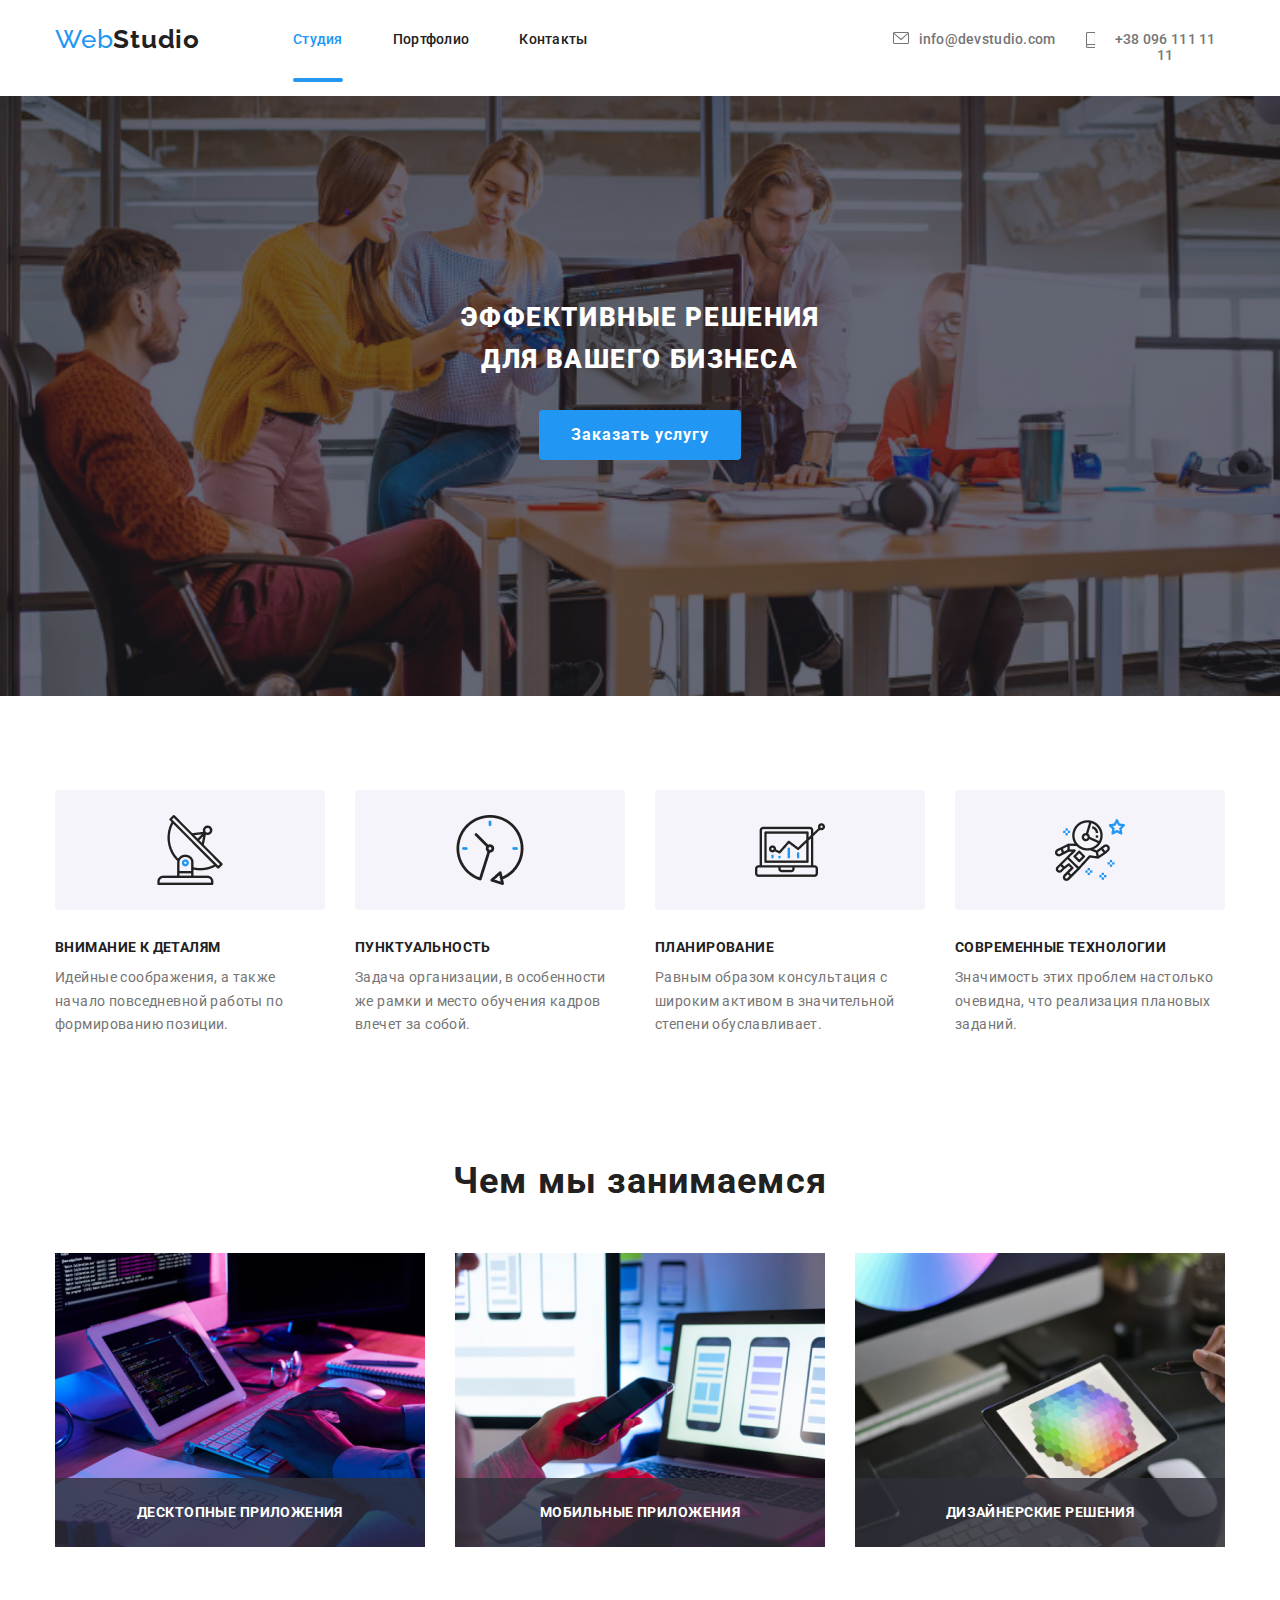
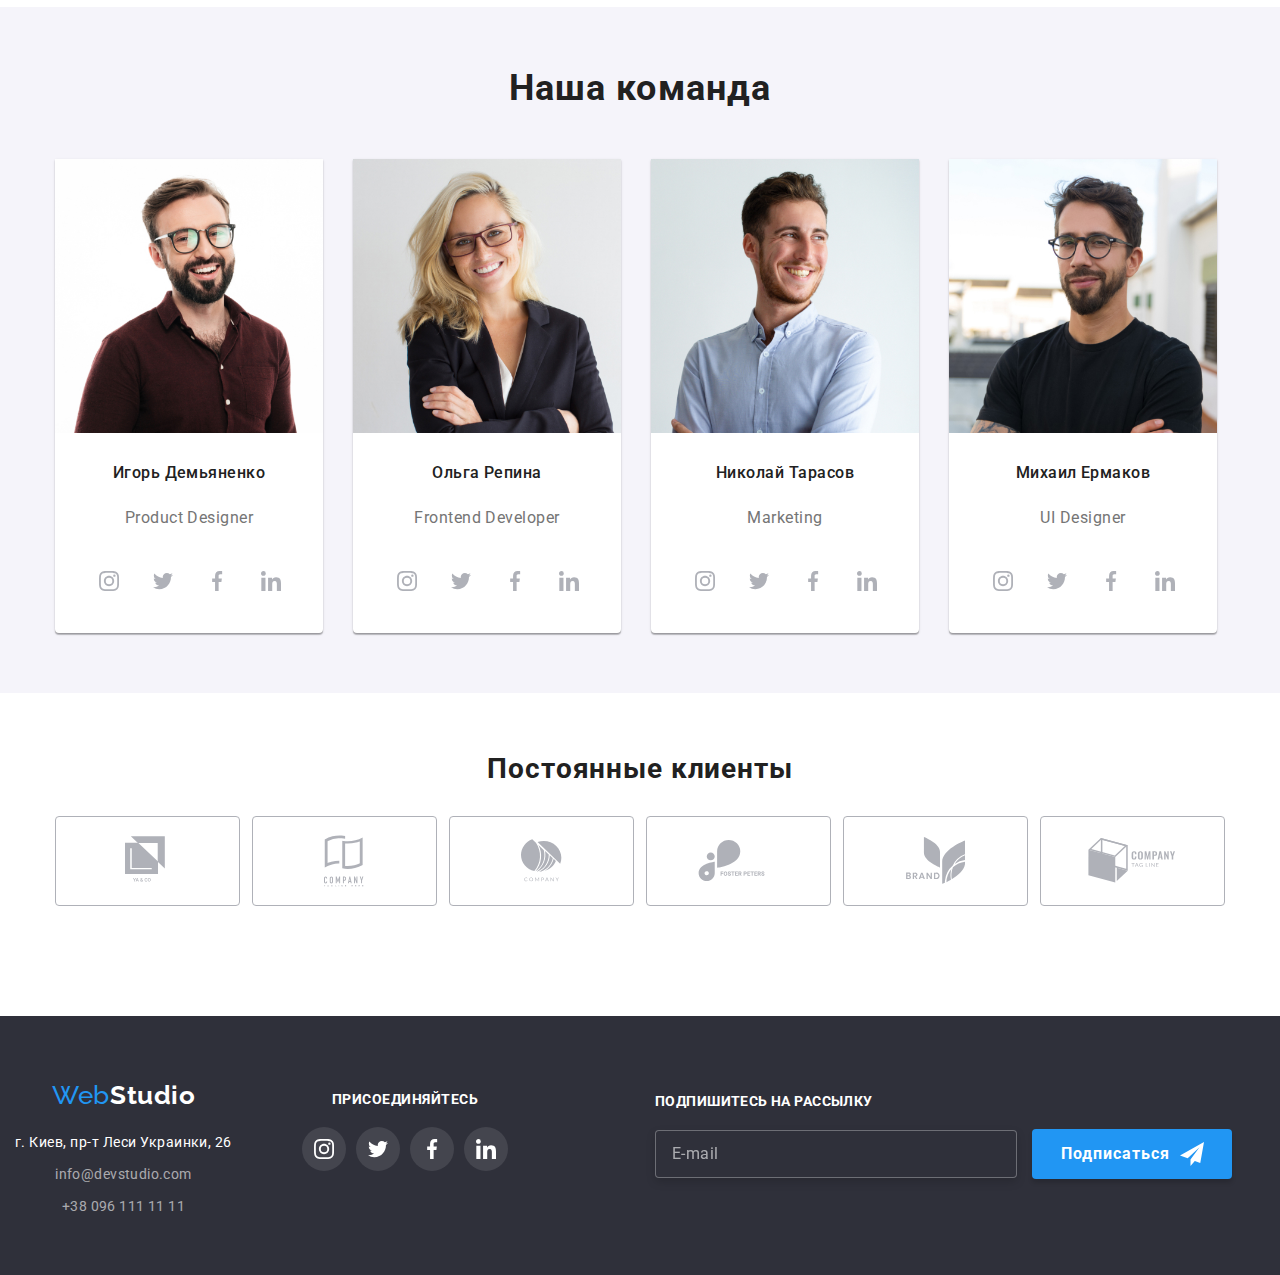
==== commit 8aaf8dba: "adaptiv" ====
--- a/index.html
+++ b/index.html
@@ -90,142 +90,6 @@
       </div>
     </header>
 
-    <!--<header class="header">
-      <div class="container flexbox">
-        <a href="./index.html" class="nav__link-logo"
-          ><span class="nav__link-logo--webtext">Web</span
-          ><span class="nav__link-logo--text">Studio</span>
-        </a>
-        <nav class="nav">
-          <ul class="textnav">
-            <li class="nav-item">
-              <a href="./index.html" class="textnav--link--current">Студия</a>
-            </li>
-            <li class="nav-item">
-              <a href="./portfolio.html" class="textnav--link">Портфолио</a>
-            </li>
-            <li class="nav-item">
-              <a href="#" class="textnav--link">Контакты</a>
-            </li>
-          </ul>
-        </nav>
-
-        <ul class="links-header">
-          <li class="mail">
-            <a class="mail__link" href="mailto:info@devstudio.com">
-              <svg class="icon-mail">
-                <use href="./svg/xx/sprite.svg#envelope"></use>
-              </svg>
-              info@devstudio.com</a
-            >
-          </li>
-          <li class="tel">
-            <a class="tel__link" href="tel:+380961111111">
-              <svg class="icon-tel">
-                <use href="./svg/xx/sprite.svg#smartphone"></use>
-              </svg>
-              +38 096 111 11 11</a
-            >
-          </li>
-        </ul>
-      </div>
-    </header>-->
-
-    <!-- <header>
-        <nav class="nav">
-          <a href="./index.html" class="nav__link-logo"
-            ><span class="nav__link-logo--webtext">Web</span
-            ><span class="nav__link-logo--text">Studio</span>
-          </a>
-
-          <button
-            type="button"
-            class="mobilebtn is-open"
-            aria-expanded="false"
-            data-menu-button
-          >
-            <svg
-              width="40"
-              height="40"
-              aria-label="Переключатель мобильного меню"
-            >
-              <use
-                class="mobilebtn_close"
-                xlink:href="./mobileicon/sprite.svg#close_24px"
-              ></use>
-
-              <use
-                class="mobilebtn_menu"
-                xlink:href="./mobileicon/sprite.svg#menu_24px"
-              ></use>
-            </svg>
-          </button>
-          <div class="mobile-menu">
-            <ul class="list textnav">
-              <li class="nav-item">
-                <a href="./index.html" class="textnav--link--current">Студия</a>
-              </li>
-              <li class="nav-item">
-                <a href="./portfolio.html" class="textnav--link">Портфолио</a>
-              </li>
-              <li class="nav-item">
-                <a href="#" class="textnav--link">Контакты</a>
-              </li>
-            </ul>
-
-            <ul class="list links-header">
-              <li class="mail">
-                <a class="mail__link" href="mailto:info@devstudio.com">
-                  <svg class="icon-mail">
-                    <use href="./svg/xx/sprite.svg#envelope"></use>
-                  </svg>
-                  info@devstudio.com</a
-                >
-              </li>
-              <li class="tel">
-                <a class="tel__link" href="tel:+380961111111">
-                  <svg class="icon-tel">
-                    <use href="./svg/xx/sprite.svg#smartphone"></use>
-                  </svg>
-                  +38 096 111 11 11</a
-                >
-              </li>
-            </ul>
-          </div>
-        </nav>
-        <ul class="list textnav">
-          <li class="nav-item">
-            <a href="./index.html" class="textnav--link--current">Студия</a>
-          </li>
-          <li class="nav-item">
-            <a href="./portfolio.html" class="textnav--link">Портфолио</a>
-          </li>
-          <li class="nav-item">
-            <a href="#" class="textnav--link">Контакты</a>
-          </li>
-        </ul>
-
-        <ul class="list links-header">
-          <li class="mail">
-            <a class="mail__link" href="mailto:info@devstudio.com">
-              <svg class="icon-mail">
-                <use href="./svg/xx/sprite.svg#envelope"></use>
-              </svg>
-              info@devstudio.com</a
-            >
-          </li>
-          <li class="tel">
-            <a class="tel__link" href="tel:+380961111111">
-              <svg class="icon-tel">
-                <use href="./svg/xx/sprite.svg#smartphone"></use>
-              </svg>
-              +38 096 111 11 11</a
-            >
-          </li>
-        </ul>
-      </div>
-    </header>-->
-
     <main>
       <!-- Герой -->
 
@@ -240,55 +104,6 @@
           </button>
         </div>
       </section>
-
-      <!--<section class="hero">
-        <div class="container">
-          <h1 class="hero__title">
-            Эффективные решения <br />
-            для вашего бизнеса
-          </h1>
-          <button type="button" class="button__hero" data-modal-open>
-            Заказать услугу
-          </button>
-        </div>
-      </section>-->
-
-      <!-- Особенности -->
-
-      <!--<section class="featuresmob">
-        <div class="container">
-          <ul class="skillmob flexbox">
-            <li class="skillmob__icon icon-antena">
-              <h3 class="skillmob__title-text">Внимание к деталям</h3>
-              <p class="skillmob__paragraf">
-                Идейные соображения, а также начало повседневной работы по
-                формированию позиции.
-              </p>
-            </li>
-            <li class="skillmob__icon icon-clock">
-              <h3 class="skillmob__title-text">Пунктуальность</h3>
-              <p class="skillmob__paragraf">
-                Задача организации, в особенности же рамки и место обучения
-                кадров влечет за собой.
-              </p>
-            </li>
-            <li class="skillmob__icon icon-diagram">
-              <h3 class="skillmob__title-text">Планирование</h3>
-              <p class="skillmob__paragraf">
-                Равным образом консультация с широким активом в значительной
-                степени обуславливает.
-              </p>
-            </li>
-            <li class="skillmob__icon icon-astronavt">
-              <h3 class="skillmob__title-text">Современные технологии</h3>
-              <p class="skillmob__paragraf">
-                Значимость этих проблем настолько очевидна, что реализация
-                плановых заданий.
-              </p>
-            </li>
-          </ul>
-        </div>
-      </section>-->
 
       <section class="features">
         <div class="container">
@@ -389,273 +204,6 @@
 
       <!-- Наша команда -->
 
-      <!--<section class="our-teammob">
-        <div class="container">
-          <h2 class="our-teammob__title">Наша команда</h2>
-          <ul class="our-teammob__list">
-            <li class="our-teammod__list--item">
-              <picture>
-                <source
-                  srcset="
-                    ./phototeam/img1mob.jpg    1x,
-                    ./phototeam/img1mob@2x.jpg 2x
-                  "
-                  media="(min-width: 1200px)"
-                />
-                <source
-                  srcset="
-                    ./phototeam/img1tab.jpg    1x,
-                    ./phototeam/img1tab@2x.jpg 2x
-                  "
-                  media="(min-width: 768px)"
-                />
-                <source
-                  srcset="
-                    ./phototeam/img1desk.jpg    1x,
-                    ./phototeam/img1desk@2x.jpg 2x
-                  "
-                  media="(min-width: 480px)"
-                />
-                <img
-                  class="member__photo"
-                  src="./phototeam/img.jpg"
-                  alt="Фото Игорь Демьяненко"
-                />
-              </picture>
-              <h3 class="our-teammob__name">Игорь Демьяненко</h3>
-              <p>Product Designer</p>
-              <ul class="social">
-                <li class="social__list">
-                  <a class="social__link" href="https://www.instagram.com/">
-                    <svg class="icon">
-                      <use href="./svg/sprite.svg#instagram"></use>
-                    </svg>
-                  </a>
-                </li>
-                <li class="social__list">
-                  <a class="social__link flex" href="https://twitter.com/home">
-                    <svg class="icon">
-                      <use href="./svg/sprite.svg#twitter"></use>
-                    </svg>
-                  </a>
-                </li>
-                <li class="social__list">
-                  <a class="social__link flex" href="https://www.facebook.com/">
-                    <svg class="icon">
-                      <use href="./svg/sprite.svg#facebook"></use>
-                    </svg>
-                  </a>
-                </li>
-                <li class="social__list">
-                  <a class="social__link flex" href="https://www.linkedin.com/">
-                    <svg class="icon">
-                      <use href="./svg/sprite.svg#linkedin"></use>
-                    </svg>
-                  </a>
-                </li>
-              </ul>
-            </li>
-            <li class="our-teammob__list--item">
-              <picture>
-                <source
-                  srcset="
-                    ./phototeam/img2mob.jpg    1x,
-                    ./phototeam/img2mob@2x.jpg 2x
-                  "
-                  media="(min-width: 1200px)"
-                />
-                <source
-                  srcset="
-                    ./phototeam/img2tab.jpg    1x,
-                    ./phototeam/img2tab@2x.jpg 2x
-                  "
-                  media="(min-width: 768px)"
-                />
-                <source
-                  srcset="
-                    ./phototeam/img2desk.jpg    1x,
-                    ./phototeam/img2desk@2x.jpg 2x
-                  "
-                  media="(min-width: 480px)"
-                />
-                <img
-                  class="member__photo"
-                  src="./phototeam/img2.jpg"
-                  alt="Фото Ольга Репина"
-                />
-              </picture>
-              <h3 class="our-teammob__name">Ольга Репина</h3>
-              <p>Frontend Developer</p>
-              <ul class="social">
-                <li class="social__list">
-                  <a
-                    class="social__link flex"
-                    href="https://www.instagram.com/"
-                  >
-                    <svg class="icon">
-                      <use href="./svg/sprite.svg#instagram"></use>
-                    </svg>
-                  </a>
-                </li>
-                <li class="social__list">
-                  <a class="social__link flex" href="https://twitter.com/home">
-                    <svg class="icon">
-                      <use href="./svg/sprite.svg#twitter"></use>
-                    </svg>
-                  </a>
-                </li>
-                <li class="social__list">
-                  <a class="social__link flex" href="https://www.facebook.com/">
-                    <svg class="icon">
-                      <use href="./svg/sprite.svg#facebook"></use>
-                    </svg>
-                  </a>
-                </li>
-                <li class="social__list">
-                  <a class="social__link flex" href="https://www.linkedin.com/">
-                    <svg class="icon">
-                      <use href="./svg/sprite.svg#linkedin"></use>
-                    </svg>
-                  </a>
-                </li>
-              </ul>
-            </li>
-            <li class="our-teammob__list--item">
-              <picture>
-                <source
-                  srcset="
-                    ./phototeam/img3mob.jpg    1x,
-                    ./phototeam/img3mob@2x.jpg 2x
-                  "
-                  media="(min-width: 1200px)"
-                />
-                <source
-                  srcset="
-                    ./phototeam/img3tab.jpg    1x,
-                    ./phototeam/img3tab@2x.jpg 2x
-                  "
-                  media="(min-width: 768px)"
-                />
-                <source
-                  srcset="
-                    ./phototeam/img3desk.jpg    1x,
-                    ./phototeam/img3desk@2x.jpg 2x
-                  "
-                  media="(min-width: 480px)"
-                />
-                <img
-                  class="member__photo"
-                  src="./phototeam/img3.jpg"
-                  alt="Фото Николай Тарасов"
-                />
-              </picture>
-              <h3 class="our-teammob__name">Николай Тарасов</h3>
-              <p>Marketing</p>
-              <ul class="social">
-                <li class="social__list">
-                  <a
-                    class="social__link flex"
-                    href="https://www.instagram.com/"
-                  >
-                    <svg class="icon">
-                      <use href="./svg/sprite.svg#instagram"></use>
-                    </svg>
-                  </a>
-                </li>
-                <li class="social__list">
-                  <a class="social__link flex" href="https://twitter.com/home">
-                    <svg class="icon">
-                      <use href="./svg/sprite.svg#twitter"></use>
-                    </svg>
-                  </a>
-                </li>
-                <li class="social__list">
-                  <a class="social__link flex" href="https://www.facebook.com/">
-                    <svg class="icon">
-                      <use href="./svg/sprite.svg#facebook"></use>
-                    </svg>
-                  </a>
-                </li>
-                <li class="social__list">
-                  <a class="social__link flex" href="https://www.linkedin.com/">
-                    <svg class="icon">
-                      <use href="./svg/sprite.svg#linkedin"></use>
-                    </svg>
-                  </a>
-                </li>
-              </ul>
-            </li>
-            <li class="our-teammob__list--item">
-              <picture>
-                <source
-                  srcset="
-                    ./phototeam/img4mob.jpg    1x,
-                    ./phototeam/img4mob@2x.jpg 2x
-                  "
-                  media="(min-width: 1200px)"
-                />
-                <source
-                  srcset="
-                    ./phototeam/img4tab.jpg    1x,
-                    ./phototeam/img4tab@2x.jpg 2x
-                  "
-                  media="(min-width: 768px)"
-                />
-                <source
-                  srcset="
-                    ./phototeam/img4desk.jpg    1x,
-                    ./phototeam/img4desk@2x.jpg 2x
-                  "
-                  media="(min-width: 480px)"
-                />
-                <img
-                  class="member__photo"
-                  src="./phototeam/img4.jpg"
-                  alt="Фото Михаил Ермаков"
-                />
-              </picture>
-              <h3 class="our-teammob__name">Михаил Ермаков</h3>
-              <p>UI Designer</p>
-              <ul class="social">
-                <li class="social__list">
-                  <a
-                    class="social__link flex"
-                    href="https://www.instagram.com/"
-                  >
-                    <svg class="icon">
-                      <use href="./svg/sprite.svg#instagram"></use>
-                    </svg>
-                  </a>
-                </li>
-                <li class="social__list">
-                  <a class="social__link flex" href="https://twitter.com/home">
-                    <svg class="icon">
-                      <use href="./svg/sprite.svg#twitter"></use>
-                    </svg>
-                  </a>
-                </li>
-                <li class="social__list">
-                  <a class="social__link flex" href="https://www.facebook.com/">
-                    <svg class="icon">
-                      <use href="./svg/sprite.svg#facebook"></use>
-                    </svg>
-                  </a>
-                </li>
-                <li class="social__list">
-                  <a class="social__link flex" href="https://www.linkedin.com/">
-                    <svg class="icon">
-                      <use href="./svg/sprite.svg#linkedin"></use>
-                    </svg>
-                  </a>
-                </li>
-              </ul>
-            </li>
-          </ul>
-        </div>
-      </section>-->
-
-      <!--ourteam desktop-->
-
       <section class="our-team">
         <div class="container">
           <h2 class="our-team__title">Наша команда</h2>
@@ -1012,62 +560,8 @@
           </li>
         </ul>
       </div>
-
-      <!-- <div class="container">
-        <h2 class="title-client">Постоянные клиенты</h2>
-        <ul class="client">
-          <li class="client__list">
-            <a class="client__list--logo-link" href="">
-              <svg class="client__list--logo-one">
-                <use xlink:href=".\svg\sprite.svg#logo1"></use>
-              </svg>
-            </a>
-          </li>
-
-          <li class="client__list">
-            <a class="client__list--logo-link" href="">
-              <svg class="client__list--logo-two">
-                <use xlink:href="./svg/sprite.svg#logo2"></use>
-              </svg>
-            </a>
-          </li>
-
-          <li class="client__list">
-            <a class="client__list--logo-link" href="">
-              <svg class="client__list--logo-three">
-                <use xlink:href="./svg/sprite.svg#logo3"></use>
-              </svg>
-            </a>
-          </li>
-
-          <li class="client__list">
-            <a class="client__list--logo-link" href="">
-              <svg class="client__list--logo-four">
-                <use xlink:href="./svg/sprite.svg#logo4"></use>
-              </svg>
-            </a>
-          </li>
-
-          <li class="client__list">
-            <a class="client__list--logo-link" href="">
-              <svg class="client__list--logo-five">
-                <use xlink:href="./svg/sprite.svg#logo5"></use>
-              </svg>
-            </a>
-          </li>
-
-          <li class="client__list">
-            <a class="client__list--logo-link" href="">
-              <svg class="client__list--logo-six">
-                <use xlink:href="./svg/sprite.svg#logo6"></use>
-              </svg>
-            </a>
-          </li>
-        </ul>
-      </div>-->
     </main>
     <!-- Контакты -->
-    <!--contacsmob -->
 
     <footer class="section-footermob">
       <div class="footermob container">
@@ -1150,83 +644,6 @@
       </div>
     </footer>
 
-    <!-- <footer class="section-footer">
-      <div class="footer container">
-        <div class="address">
-          <a href="./index.html"
-            ><span class="address__accent-text">Web</span
-            ><span class="address__logo-footer">Studio</span></a
-          >
-          <address class="address--footer">
-            г. Киев, пр-т Леси Украинки, 26
-          </address>
-
-          <ul class="footer__links">
-            <li>
-              <a href="mailto:info@devstudio.com" class="footer__links--mail"
-                >info@devstudio.com</a
-              >
-            </li>
-            <li>
-              <a href="tel:+380961111111" class="footer__links--tel"
-                >+38 096 111 11 11</a
-              >
-            </li>
-          </ul>
-        </div>
-        <div class="join">
-          <h5>присоединяйтесь</h5>
-          <ul class="footer-social">
-            <li class="social__list">
-              <a class="join__link" href="https://www.instagram.com/">
-                <svg class="icon">
-                  <use href="./svg/sprite.svg#instagram"></use>
-                </svg>
-              </a>
-            </li>
-            <li class="social__list">
-              <a class="join__link" href="https://twitter.com/home">
-                <svg class="icon">
-                  <use href="./svg/sprite.svg#twitter"></use>
-                </svg>
-              </a>
-            </li>
-            <li class="social__list">
-              <a class="join__link" href="https://www.facebook.com/">
-                <svg class="icon">
-                  <use href="./svg/sprite.svg#facebook"></use>
-                </svg>
-              </a>
-            </li>
-            <li class="social__list">
-              <a class="join__link" href="https://www.linkedin.com/">
-                <svg class="icon">
-                  <use href="./svg/sprite.svg#linkedin"></use>
-                </svg>
-              </a>
-            </li>
-          </ul>
-        </div>
-        <div class="footer-form">
-          <p>Подпишитесь на рассылку</p>
-          <form action="subscribe-form"></form>
-          <input
-            class="footer-form__input"
-            type="email"
-            name="email"
-            placeholder="E-mail"
-          />
-          <button class="footer-form__btn">
-            Подписаться
-            <svg class="footer-form--icon">
-              <use xlink:href="./form/sprite.svg#send"></use>
-            </svg>
-          </button>
-        </div>
-      </div>
-    </footer>-->
-
-    <!--modalmob-->
     <div class="backdrop is-hidden" data-modal>
       <div class="modalmob">
         <button type="button" class="modal__close-button" data-modal-close>
@@ -1298,71 +715,6 @@
       </div>
     </div>
 
-    <!--<div class="backdrop is-hidden" data-modal>
-      <div class="modal">
-        <button type="button" class="modal__close-button" data-modal-close>
-          ✕
-        </button>
-
-        <div class="modal__content">
-          <p class="modal__title">Оставьте свои данные, мы вам перезвоним</p>
-
-          <form action=""></form>
-          <form class="form">
-            <div class="form__field">
-              <label for="name" class="form--label">Имя</label>
-              <input type="text" name="name" id="name" class="form--input" />
-              <svg class="form__field--icon">
-                <use href="./form/sprite.svg#name"></use>
-              </svg>
-            </div>
-
-            <div class="form__field">
-              <label for="tel" class="form--label">Телефон</label>
-              <input type="tel" name="tel" id="tel" class="form--input" />
-              <svg class="form__field--icon">
-                <use href="./form/sprite.svg#phone"></use>
-              </svg>
-            </div>
-
-            <div class="form__field">
-              <label for="email" class="form--label">Почта</label>
-              <input type="email" name="email" id="email" class="form--input" />
-              <svg class="form__field--icon">
-                <use href="./form/sprite.svg#email"></use>
-              </svg>
-            </div>
-
-            <div class="form__field">
-              <label for="comments" class="form--label">Комментарий</label>
-              <textarea
-                class="form--textarea"
-                name="comments"
-                id="comments"
-                cols="30"
-                ows="10"
-                placeholder="Введите текст"
-              ></textarea>
-            </div>
-
-            <div class="form__field checkbox">
-              <label class="form--label"
-                >Соглашаюсь с рассылкой и принимаю
-                <a class="form--link" href="">Условия договора</a>
-                <input
-                  type="checkbox"
-                  name="checkbox"
-                  class="form--input--checkbox"
-                />
-                <span class="check-box"> </span>
-              </label>
-            </div>
-
-            <button type="submit" class="submit-button">Отправить</button>
-          </form>
-        </div>
-      </div>
-    </div>-->
     <script src="./js/script.js"></script>
     <script src="./js/menu.js"></script>
   </body>
--- a/css/main.min.css
+++ b/css/main.min.css
@@ -1,2 +1,2 @@
-html{box-sizing:border-box}body{color:#757575;background-color:#fff;font-family:Roboto, sans-serif;letter-spacing:0.03em}a{text-decoration:none}h5{margin:0}.container{width:1200px;margin-left:auto;margin-right:auto;padding-left:15px;padding-right:15px}@media (min-width: 480px){.container{width:480px}}@media (min-width: 768px){.container{width:768px}}@media (min-width: 1200px){.container{width:1200px;margin-left:auto;margin-right:auto;padding-left:15px;padding-right:15px}}.header .portfolio-header .flexbox{align-items:center;justify-content:flex-end}.header .portfolio-header{padding-top:32px;padding-bottom:32px}.header .portfolio-header .mail{margin-right:50px}@media screen and (min-width: 1200px){.portfolio{margin-top:95px;margin-bottom:93px}}@media screen and (max-width: 767px){.portfolio{margin-top:60px;margin-bottom:60px}}.portfolio-header{border-bottom:1px solid #eeeeee}img{display:block;height:auto;min-width:100%}@media screen and (min-width: 1200px){.client{display:flex;justify-content:space-between;padding-bottom:94px;padding-top:50px;list-style:none;margin:0;padding-left:0}}@media screen and (min-width: 1200px){.client__list{margin:0;width:calc((100% - 30px * 5) / 6);height:90px}}@media screen and (min-width: 1200px){.client__list__list:last-child{margin-right:0px}}button{font-family:inherit}.button__hero{color:#fff;background-color:#2196f3;font-weight:bold;font-size:16px;line-height:1.88;text-align:center;letter-spacing:0.06em;cursor:pointer;border:none;border-radius:4px;padding:10px 32px}.submit-button{width:200px;height:50px;background:#2196f3;border-radius:4px;border:none;color:#fff;font-family:Roboto;font-weight:bold;font-size:16px;line-height:1.9;letter-spacing:0.06em;margin-left:124px}.submit-button:focus,.submit-button:hover{box-shadow:0px 4px 4px rgba(0,0,0,0.15)}.list-button{list-style:none;justify-content:center;padding:0;margin:0;padding-bottom:50px;display:flex}@media screen and (max-width: 767px){.list-button{list-style:none;padding:0;margin:0;padding-bottom:37px;display:flex;flex-wrap:wrap;width:100%;justify-content:flex-start}}.list-button__item:not(:last-child){margin-right:8px}@media screen and (max-width: 767px){.list-button__item{margin:0 0 15px 0}}.list-button__item--button{color:#212121;background-color:#f5f4fa;font-weight:500;font-size:16px;line-height:1.62;letter-spacing:0.03em;text-align:center;border:none;border-radius:4px;padding:6px 22px;transition-property:background-color, color;transition-duration:250ms;transition-timing-function:cubic-bezier(0.4, 0, 0.2, 1)}.list-button__item--button:hover,.list-button__item--button:focus{color:#fff;background-color:#2196f3}.social{align-items:center;padding-top:16px;padding-bottom:30px;padding-right:30px;padding-left:32px;list-style:none;display:inline-flex}.social__list .social__link,.social__list .follow-link{width:44px;height:44px}.social__list:not(:last-child){margin-right:10px}.social__link{display:flex;margin:0;width:100%;height:100%;justify-content:center;align-items:center;border-radius:50%;transition-property:background-color;transition-duration:250ms;transition-timing-function:cubic-bezier(0.4, 0, 0.2, 1)}.social__link:hover{background-color:#2196f3}.social__link:hover .icon{fill:#fff}.footer-social{align-items:center;justify-content:space-around;margin-top:20px;display:flex;list-style:none;padding:0;margin:0}.footer-social:not(:last-child){margin-right:10px}.join{color:#fff;font-weight:bold;font-size:17px;line-height:1.14;letter-spacing:0.03em;text-transform:uppercase}.join__link{display:flex;margin:0;width:44px;height:44px;justify-content:center;align-items:center;border-radius:50%;background-color:rgba(255,255,255,0.1);transition-property:background-color;transition-duration:250ms;transition-timing-function:cubic-bezier(0.4, 0, 0.2, 1)}.join__link:hover{background-color:#2196f3}.join__link:hover .icon{fill:#fff}.join__link .icon{fill:#fff}.backdrop{position:fixed;top:0;left:0;width:100%;height:100%;background-color:rgba(0,0,0,0.2);opacity:1;transition:opacity 250ms cubic-bezier(0.4, 0, 0.2, 1);z-index:1;overflow-y:scroll}.is-hidden{display:none}.modal{position:absolute;top:50%;left:50%;transform:translate(-50%, -50%) scale(1);transition:750ms cubic-bezier(0.4, 0, 0.2, 1);width:528px;height:581px;background:#fff;box-shadow:0px 1px 3px rgba(0,0,0,0.12),0px 1px 1px rgba(0,0,0,0.14),0px 2px 1px rgba(0,0,0,0.2);border-radius:4px}.modal__close-button{position:absolute;font-size:15px;width:30px;height:30px;background:#fff;box-sizing:border-box;border-radius:50%;border:1px solid rgba(0,0,0,0.1);top:8px;right:8px;outline:transparent}.modal__close-button:hover,.modal__close-button:focus{color:#2196f3}.modal__content{display:flex;flex-direction:column;padding:40px}.modal__title{font-family:Roboto;font-weight:bold;font-size:20px;line-height:1.2;text-align:center;letter-spacing:0.03em;color:#212121;margin-bottom:16px}.form{background:#fff;border-radius:4px}.form__field{position:relative;display:flex;flex-direction:column}.form__field.checkbox{display:flex;flex-direction:row;justify-content:center;margin-bottom:30px}.form--label{margin-bottom:4px;font-family:Roboto;font-size:12px;line-height:1.17;letter-spacing:0.01em;color:#757575}.form--input{width:448px;height:40px;border:1px solid rgba(33,33,33,0.2);box-sizing:border-box;border-radius:4px;margin-bottom:14px;padding-left:42px;outline:none}.form--input:focus{border:1px solid #2196f3;border-width:1px;transition-property:border;outline:none}.form--input:focus+svg{fill:#2196f3;transition-property:fill}.form--input--checkbox{-webkit-appearance:none;-moz-appearance:none;appearance:none;position:absolute}.form--input--checkbox:checked+.check-box{background-image:url(../modal/check.svg);fill:#fff;background-color:#2196f3;transition-property:background-color, fill;transition-duration:250ms;transition-timing-function:cubic-bezier(0.4, 0, 0.2, 1)}.form__field--icon{position:absolute;top:29px;left:14px;height:18px;width:18px}.form--textarea{height:120px;border:1px solid rgba(33,33,33,0.2);box-sizing:border-box;border-radius:4px;resize:none;margin-bottom:20px;padding:12px 16px}.form--textarea::placeholder{font-family:Roboto;font-size:12px;line-height:1.2;letter-spacing:0.01em;color:rgba(117,117,117,0.5)}.form--link{color:#2196f3;border-bottom:1px solid #2196f3;display:inline-block;line-height:0.85}.form--textarea:focus{border:1px solid #2196f3;border-width:1px;transition-property:border;transition-duration:250ms;transition-timing-function:cubic-bezier(0.4, 0, 0.2, 1);outline:none}.check-box{position:absolute;background-image:url(../modal/Vector.svg);width:16px;height:15px;left:30px}.footer-form{font-weight:bold;font-size:14px;line-height:1.14;letter-spacing:0.03em;text-transform:uppercase;color:#fff;padding-left:93px}.footer-form__input{background-color:#2f303a;padding-left:16px;padding-right:166px;padding-top:15px;padding-bottom:15px;margin-right:12px;border:1px solid rgba(255,255,255,0.3);box-sizing:border-box;filter:drop-shadow(0px 4px 4px rgba(0,0,0,0.15));border-radius:4px}.footer-form__btn{display:inline-flex;align-items:center;padding-top:10px;padding-bottom:10px;padding-left:29px;padding-right:28px;font-weight:bold;font-size:16px;line-height:1.9;letter-spacing:0.06em;border:none;color:#fff;background-color:#2196f3;box-shadow:0px 4px 4px rgba(0,0,0,0.15);border-radius:4px;cursor:pointer}.footer-form--icon{width:24px;height:24px;margin-left:10px}input::placeholder{font-family:Roboto;font-size:16px;line-height:1.25;letter-spacing:0.03em;color:rgba(255,255,255,0.6)}.icon-mail{content:"";display:inline-block;width:16px;height:12px;margin-right:10px;background-image:url(./svg/xx/sprite.svg#envelope);background-size:contain;fill:currentColor;transition:color cubic-bezier(0.4, 0, 0.2, 1)}.icon-tel{content:"";display:inline-block;width:10px;height:16px;margin-right:10px;background-image:url(./svg/xx/sprite.svg#smartphone);background-size:contain;fill:currentColor;transition:color cubic-bezier(0.4, 0, 0.2, 1)}.textnav{color:#2196f3}@media screen and (min-width: 768px){.textnav{display:inline-flex;list-style:none;margin:0;padding:30px 0 0 0}}.textnav--link:hover,.textnav--link:focus{color:#2196f3}.textnav--link--current{color:#2196f3;font-weight:500;font-size:14px;line-height:1.14;letter-spacing:0.02em;padding-top:32px;padding-bottom:32px;position:relative}.textnav--link--current::after{display:block;content:"";width:100%;height:4px;left:0;bottom:0;color:#2196f3;background:#2196f3;border-radius:2px;position:absolute}.textnav--link--prtflcurrent{color:#2196f3;font-weight:500;font-size:14px;line-height:1.14;letter-spacing:0.02em;padding-top:32px;padding-bottom:32px;position:relative}.textnav--link--prtflcurrent::after{display:block;content:"";width:100%;height:4px;left:0;bottom:0;color:#2196f3;background-color:#2196f3;border-radius:2px;position:absolute}.textnav--link{font-weight:500;font-size:14px;line-height:1.14;letter-spacing:0.02em;padding-top:32px;padding-bottom:32px;position:relative;color:#212121;transition-property:color;transition-duration:250ms;transition-timing-function:cubic-bezier(0.4, 0, 0.2, 1)}.links-header{font-weight:500;font-size:14px;line-height:1.14;letter-spacing:0.02em;padding-top:32px;color:#757575;transition-property:color;transition-duration:250ms;transition-timing-function:cubic-bezier(0.4, 0, 0.2, 1)}@media screen and (min-width: 768px){.links-header{display:inline-block;font-weight:500;font-size:12px;line-height:1.17;letter-spacing:0.02em;list-style:none;padding:0 0 0 58px;margin:0}}.links-header:not(:last-child){margin-bottom:10px}.mail__link{padding-right:30px;padding-top:32px;align-items:center;color:#757575;transition-property:color;transition-duration:250ms;transition-timing-function:cubic-bezier(0.4, 0, 0.2, 1)}@media screen and (min-width: 768px){.mail__link{padding:0}}.mail__link:hover,.mail__link:focus{fill:#2196f3;color:#2196f3}.tel__link{padding-top:32px;align-items:center;color:#757575;transition-property:color;transition-duration:250ms;transition-timing-function:cubic-bezier(0.4, 0, 0.2, 1)}@media screen and (min-width: 768px){.tel__link{padding:0}}.tel__link:hover,.tel__link:focus{cursor:pointer;fill:#2196f3;color:#2196f3}.hero{max-width:100%;height:600px;margin-left:auto;margin-right:auto;background-image:linear-gradient(to right, rgba(47,48,58,0.4), rgba(47,48,58,0.4)),url(../img/hero-img.jpg);background-repeat:no-repeat;background-position:center;background-size:cover;background-color:#2f303a;padding-top:200px;padding-bottom:200px;text-align:center}.hero__title{font-weight:900;font-size:44px;line-height:1.36;text-align:center;letter-spacing:0.06em;text-transform:uppercase;margin:0;padding:0;margin-bottom:30px;color:#fff}.features{margin-top:60px}@media screen and (max-width: 767px){.features{margin-top:94px}}@media screen and (min-width: 1200px){.features{margin-top:94px}}.list{list-style:none;padding:0;margin:0}.skill{list-style:none;padding:0;margin:0}@media screen and (min-width: 768px){.skill{display:flex;flex-wrap:wrap}}@media screen and (min-width: 768px){.skill__icon{flex-basis:calc((100% - 30px) / 2)}}@media screen and (min-width: 1200px){.skill__icon{flex-basis:calc((100% - 3 * 30px) / 4);margin-right:15px}}@media screen and (min-width: 1200px){.skill__icon:not(:last-child){margin-right:30px}}@media screen and (min-width: 768px) and (max-width: 1199px){.skill__icon:nth-child(odd){margin-right:30px}}@media screen and (min-width: 768px){.skill__icon:not(:last-child){margin-bottom:30px}}.skill__icon:last-child{margin-right:0}.skill__title-text{font-weight:bold;font-size:14px;line-height:1.14;letter-spacing:0.03em;text-transform:uppercase;color:#212121;padding-top:30px;padding-bottom:10px;margin:0}@media screen and (min-width: 768px){.skill__title-text{font-weight:bold;font-size:14px;line-height:1.14;letter-spacing:0.03em;text-transform:uppercase}}.skill__paragraf{font-size:16px;line-height:1.9;letter-spacing:0.03em;color:#757575;margin:0}@media screen and (min-width: 768px){.skill__paragraf{font-size:14px;line-height:1.7;letter-spacing:0.03em}}.skill__icon::before{content:"";display:block;min-width:270px;min-height:120px;border-radius:4px;background:#f5f4fa;background-repeat:no-repeat;background-position:center}.icon-antena::before{background-image:url(../img/antenna.png)}.icon-clock::before{background-image:url(../img/clock.png)}.icon-diagram::before{background-image:url(../img/diagram.png)}.icon-astronavt::before{background-image:url(../img/astronaut.png)}.our-work{margin-top:94px}@media (max-width: 1199px){.our-work{display:none}}.our-work__title{font-weight:bold;font-size:36px;line-height:1.16;text-align:center;letter-spacing:0.03em;color:#212121;margin:0;margin-bottom:50px}.our-work__list{padding:0;margin:0;display:flex}.our-work__overlay{position:relative;margin-right:30px;list-style:none;padding:0}.our-work__overlay:last-child{margin-right:0}.our-work__text{display:block;background:rgba(47,48,58,0.8);width:100%;height:auto;position:absolute;padding-top:27px;padding-bottom:27px;left:0;bottom:0;margin:0;font-style:normal;font-weight:700;font-size:14px;line-height:1.1em;text-align:center;letter-spacing:0.03em;text-transform:uppercase;color:#fff}@media screen and (min-width: 1200px){.our-team{line-height:1.19;text-align:center;letter-spacing:0.03em;color:#757575;margin-top:94px;padding-top:94px;padding-bottom:94px;background-color:#f5f4fa}}@media screen and (min-width: 768px){.our-team{line-height:1.19;text-align:center;letter-spacing:0.03em;color:#757575;margin-top:60px;padding-top:60px;padding-bottom:60px;background-color:#f5f4fa}}@media screen and (max-width: 767px){.our-team{font-size:16px;line-height:1.19;text-align:center;letter-spacing:0.03em;color:#757575;margin-top:94px;background-color:#f5f4fa;padding-top:60px;padding-bottom:60px;width:auto}}.our-team__title{font-weight:bold;font-size:36px;line-height:1.17;text-align:center;letter-spacing:0.03em;color:#212121;margin:0;padding:0}@media screen and (min-width: 768px){.our-team__list{display:flex;flex-wrap:wrap;list-style:none;margin:0;padding-top:30px;padding-left:0}}@media screen and (min-width: 1200px){.our-team__list{list-style:none;margin:0;padding-top:50px;padding-left:0;display:flex}}@media screen and (max-width: 767px){.our-team__list{list-style:none;margin:0;padding-top:30px;padding-left:0}}@media screen and (max-width: 767px){.our-team__list--item:not(:last-child){margin-bottom:30px}}@media screen and (min-width: 1200px){.our-team__list--item:nth-last-child(-n+4){margin-bottom:0}}@media screen and (min-width: 1200px){.our-team__list--item:nth-child(odd){margin-right:30px}}.our-team__list--item{border-radius:0px 0px 4px 4px;background-color:#fff;box-shadow:0px 1px 3px rgba(0,0,0,0.12),0px 1px 1px rgba(0,0,0,0.14),0px 2px 1px rgba(0,0,0,0.2)}@media screen and (min-width: 1200px){.our-team__list--item{flex-basis:calc((100% - 4 * 30px) / 4);margin:0 30px 20px 0}}@media screen and (min-width: 768px) and (max-width: 1199px){.our-team__list--item{flex-basis:calc((100% - 30px) / 2);box-shadow:0px 1px 3px rgba(0,0,0,0.12),0px 1px 1px rgba(0,0,0,0.14),0px 2px 1px rgba(0,0,0,0.2)}}@media screen and (min-width: 768px) and (max-width: 1199px){.our-team__list--item:not(:last-child){margin-bottom:30px}}@media screen and (min-width: 768px) and (max-width: 1199px){.our-team__list--item:nth-child(odd){margin-right:30px}}@media screen and (min-width: 768px) and (max-width: 1199px){.our-team__list--item:not(:last-child){margin-bottom:30px}}@media screen and (min-width: 768px) and (max-width: 1199px){.our-team__list--item:nth-last-child(-n+2){margin-bottom:0}}.our-team__list--item:hover,.our-team__list--item:focus{box-shadow:0px 1px 1px rgba(0,0,0,0.12),0px 4px 4px rgba(0,0,0,0.06),1px 4px 6px rgba(0,0,0,0.16)}@media screen and (min-width: 1200px){.our-team__list--item:nth-child(4n){margin-right:0px}}.our-team__name{padding-top:30px;padding-bottom:10px;margin:0;font-weight:500;font-size:16px;line-height:1.19;text-align:center;color:#212121}.our-team .icon{width:20px;height:20px;fill:#afb1b8;transition-property:fill;transition-duration:250ms;transition-timing-function:cubic-bezier(0.4, 0, 0.2, 1)}.title-client{font-weight:bold;font-size:36px;line-height:1.16;text-align:center;letter-spacing:0.03em;color:#212121;padding-top:94px;margin:0}.section-footer{padding-top:64px;padding-bottom:56px;background-color:#2f303a;margin-top:20px}.address{margin-right:70px}.address__accent-text{font-family:Raleway, sans-serif;font-weight:500;font-size:26px;line-height:1.19px;letter-spacing:0.03em;color:#2196f3}.address--footer{color:#fff;font-size:14px;line-height:1.71;font-style:normal}.address__logo-footer{font-family:Raleway, sans-serif;font-weight:bold;font-size:26px;line-height:1.2;color:#fff}.footer{align-items:baseline}.footer__links{list-style:none;padding:0;margin:0}.footer__links :hover,.footer__links :focus{color:#2196f3}.footer__links--mail,.footer__links--tel{font-size:14px;line-height:1.7;letter-spacing:0.03em;color:rgba(255,255,255,0.6);transition-property:color;transition-duration:250ms;transition-timing-function:cubic-bezier(0.4, 0, 0.2, 1)}.cards{margin-bottom:94px}@media screen and (max-width: 767px){.cards{margin-bottom:40px}}.card-item{margin-bottom:30px;border:1px solid #eeeeee;background-color:#fff;position:relative;overflow:hidden}@media screen and (max-width: 767px){.card-item{max-width:100%;margin-bottom:30px;border:1px solid #eeeeee;background-color:#fff;position:relative;overflow:hidden}}@media screen and (min-width: 1200px){.card-item{width:calc((100% - 30px * 2) / 3);margin-right:30px}}.card-item:hover,.card-item:focus{box-shadow:0px 1px 1px rgba(0,0,0,0.12),0px 4px 4px rgba(0,0,0,0.06),1px 4px 6px rgba(0,0,0,0.16)}.card-item:hover .description,.card-item:hover .card-thumb::before{opacity:1;transform:translateY(0)}@media screen and (min-width: 1200px){.card-item:nth-child(3n){margin-right:0px}}.card-item:nth-last-child(-n+3){margin-bottom:0px}.card-thumb{position:relative;overflow:hidden}.card-thumb::before{position:absolute;content:"";display:flex;justify-content:center;align-items:center;width:100%;height:100%;bottom:-100%;right:0;background-color:#2196f3;transform:translateY(100%);transition:transform 250ms cubic-bezier(0.4, 0, 0.2, 1);overflow:hidden;opacity:1}.card-text{font-weight:bold;font-size:18px;line-height:2;letter-spacing:0.06em;color:#212121;margin:0}.text-card{padding:20px 24px}.paragraf{color:#757575}.gallery{font-size:16px;line-height:1.87;flex-wrap:wrap}.description{position:absolute;margin:0;width:100%;height:294px;top:0;right:0;padding:63px 24px;font-weight:400;font-size:18px;line-height:1.56;letter-spacing:0.03em;color:#fff;background-color:rgba(33,150,243,0.9);transform:translateY(100%);transition:transform 250ms cubic-bezier(0.4, 0, 0.2, 1)}@media screen and (max-width: 767px){.description{height:356px}}@media screen and (min-width: 768px){.nav{display:flex}}@media screen and (min-width: 1200px){.nav{margin-right:auto;color:#212121;display:flex}}.nav__link-logo{padding-top:24px;padding-right:93px}.nav__link-logo--webtext{font-family:Raleway, sans-serif;font-weight:500;font-size:26px;line-height:1.19px;letter-spacing:0.03em;color:#2196f3}@media screen and (min-width: 768px) and (max-width: 1199px){.nav__link-logo--text{margin-right:88px}}@media screen and (min-width: 1200px){.nav__link-logo--text{font-family:Raleway, sans-serif;font-weight:bold;font-size:26px;line-height:1.19;letter-spacing:0.03em;margin-right:93px;color:#212121}}.nav-item:not(:last-child){margin-right:50px}@media screen and (min-width: 480px){.nav__link-logo{color:#2196f3;font-family:Raleway, sans-serif;font-weight:normal;font-size:26px;line-height:1.2;letter-spacing:0.03em;-webkit-text-decoration-line:none;text-decoration-line:none;padding-top:16px}}@media screen and (min-width: 768px) and (max-width: 1199px){.nav__link-logo{color:#2196f3;font-family:Raleway, sans-serif;font-weight:normal;font-size:26px;line-height:1.2;letter-spacing:0.03em;-webkit-text-decoration-line:none;text-decoration-line:none;padding:0;margin-top:26px}}@media screen and (min-width: 1200px){.nav__link-logo{color:#2196f3;font-family:Raleway, sans-serif;font-weight:normal;font-size:26px;line-height:1.2;letter-spacing:0.03em;-webkit-text-decoration-line:none;text-decoration-line:none;padding:0;margin-top:24px}}.mobilebtn{position:absolute;display:inline-flex;margin:0;padding:0;margin-top:22px;border:none;background-color:transparent;top:0;right:0}@media screen and (min-width: 768px){.mobilebtn{display:none}}.mobilebtn__close{display:none}.is-open .mobilebtn__close{display:block}.is-open .mobilebtn__menu{display:none}.mobilebtn:focus,.mobilebtn:hover{fill:#2196f3;outline:none}.mobile-menu{background-color:#fff;padding:28px;text-align:center;font-style:28px}@media screen and (max-width: 767px){.mobile-menu{display:none;position:absolute;top:100%;left:0;width:100%;height:453px}.mobile-menu.is-open{display:block}}@media screen and (min-width: 768px){.mobile-menu{display:flex;flex-grow:1;padding:0}}@media screen and (min-width: 1200px){.mobile-text{font-weight:500;font-size:14px;line-height:1.14;letter-spacing:0.02em;text-align:center;list-style:none;padding:32px 305px 32px 0;display:flex;list-style:none;margin:0}.mobile-text__item--link--current{color:#2196f3;font-weight:500;font-size:14px;line-height:1.14;letter-spacing:0.02em;display:flex;position:relative}.mobile-text__item--link{color:#212121;text-align:center}.mobile-text__item:not(:last-child){margin:0 50px 0 0}}@media screen and (max-width: 767px){.mobile-text{margin-left:auto;font-style:normal;font-weight:500;font-size:18px;line-height:1.1;letter-spacing:0.02em;text-align:center;list-style:none;margin:0;padding:0}.mobile-text__item{margin-bottom:60px}.mobile-text__item:not(:last-child){margin-bottom:40px}.mobile-text__item--link{color:#212121;text-align:center;margin-top:60px}.mobile-text__item{color:#212121;text-align:center;margin-top:60px}.mobile-text__item--link--current{color:#2196f3;position:relative}.mobile-text__item--link--current::after{position:absolute;content:"";width:100%;height:4px;left:0;bottom:-8px;background-color:#2196f3;border-radius:2px;margin-bottom:-1px}}@media screen and (min-width: 768px) and (max-width: 1199px){.mobile-text{font-weight:500;font-size:14px;line-height:1.14;letter-spacing:0.02em;text-align:center;list-style:none;padding:32px 0 32px 0;display:flex;list-style:none}.mobile-text__item--link--current{color:#2196f3;font-weight:500;font-size:14px;line-height:1.14;letter-spacing:0.02em;display:flex;position:relative}}@media screen and (min-width: 768px) and (max-width: 1199px) and (min-width: 768px) and (max-width: 1199px){.mobile-text{margin:0 67px 0 0}}@media screen and (min-width: 768px) and (max-width: 1199px){.mobile-text__item:not(:last-child){margin:0 50px 0 0}.mobile-text__item--link{color:#212121;text-align:center}.mobile-text__item{color:#212121;text-align:center}.mobile-text__item--link--current{color:#2196f3;position:relative}.mobile-text__item--link--current::after{position:absolute;content:"";width:100%;height:4px;left:0;bottom:-33px;background-color:#2196f3;border-radius:2px}}@media screen and (min-width: 1200px){.mobile-text__item--link:hover,.mobile-text__item--link:focus{color:#2196f3}.mobile-text__item--link--current::after{position:absolute;content:"";width:100%;height:4px;left:0;bottom:-34px;background-color:#2196f3;border-radius:2px}}@media screen and (min-width: 1200px){.contacts{margin:0;padding:0;display:flex}}@media screen and (max-width: 767px){.contacts{list-style:none;text-align:center;font-family:Roboto;font-style:normal;font-weight:500;font-size:18px;line-height:21px;letter-spacing:0.02em;padding:0}.contacts__item:first-child{margin-bottom:16px}}.contacts__link{color:#757575;font-weight:500;line-height:1.14;letter-spacing:0.02em}@media screen and (min-width: 768px) and (max-width: 1199px){.contacts{list-style:none;font-weight:500;font-size:12px;line-height:1.17;letter-spacing:0.02em;color:#757575;padding:21px 0 0 0;margin:0}}@media screen and (max-width: 1199px){.contacts__item:first-child{margin-bottom:10px}}@media screen and (min-width: 1200px){.contacts__item{display:flex;padding:32px 0 32px 0}.contacts__item:first-child{padding-right:30px}.contacts__link{color:#757575;font-size:14px;font-weight:500;line-height:1.14;letter-spacing:0.02em;display:flex}}@media screen and (min-width: 1200px){.contacts__link:hover{color:#2196f3}}@media screen and (min-width: 768px) and (max-width: 1199px){.header{height:80px;border-bottom:none}}@media screen and (min-width: 480px) and (max-width: 767px){.header{position:relative;right:0;left:0;top:0;background-color:#fff;z-index:1;border-bottom:1px solid #ececec;-webkit-box-align:center;-ms-flex-align:center;align-items:center;display:flex;height:60px}}@media screen and (min-width: 768px) and (max-width: 1199px){.contacts__item{display:flex}}.heromob{max-width:100%;margin-left:auto;margin-right:auto;background-image:linear-gradient(to right, rgba(47,48,58,0.4), rgba(47,48,58,0.4)),url(../imgmobhero/heromob.jpg);background-repeat:no-repeat;background-position:center;background-size:cover;background-color:#2f303a;padding-top:125px;padding-bottom:125px;text-align:center}@media screen and (min-width: 1200px){.heromob{max-width:100%;height:600px;margin-left:auto;margin-right:auto;background-image:linear-gradient(to right, rgba(47,48,58,0.4), rgba(47,48,58,0.4)),url(../imgmobhero/herodesk.jpg);background-repeat:no-repeat;background-position:center;background-size:cover;background-color:#2f303a;padding-top:200px;padding-bottom:200px;text-align:center}}.heromob__title{font-weight:900;font-size:26px;line-height:1.62;text-align:center;letter-spacing:0.06em;text-transform:uppercase;margin:0;padding:0;margin-bottom:30px;color:#fff}.featuresmob{margin-top:60px}.list{list-style:none;padding:0;margin:0}.skillmob{list-style:none;padding:0;margin:0}.skillmob__title-text{font-weight:bold;font-size:14px;line-height:1.14;letter-spacing:0.03em;text-transform:uppercase;color:#212121;text-align:center;padding-top:30px;padding-bottom:10px;margin:0}.skillmob__paragraf{font-size:14px;line-height:1.7;letter-spacing:0.03em;color:#757575;margin:0;margin-bottom:30px}.skillmob__icon::before{content:"";display:block;min-width:270px;min-height:120px;border-radius:4px;background:#f5f4fa;background-repeat:no-repeat;background-position:center}.icon-antena::before{background-image:url(../img/antenna.png)}.icon-clock::before{background-image:url(../img/clock.png)}.icon-diagram::before{background-image:url(../img/diagram.png)}.icon-astronavt::before{background-image:url(../img/astronaut.png)}.title-clientmob{font-weight:700;font-size:28px;letter-spacing:0.03em;line-height:1.17;margin:60px 0 30px 0;text-align:center;color:#212121}.clientmob{box-sizing:border-box;justify-content:space-between;padding-bottom:60px;list-style:none;margin:0;padding-left:0;display:flex;flex-wrap:wrap}.clientmob__list:nth-child(-n+4){margin-bottom:30px}@media screen and (max-width: 767px){.clientmob__list:nth-child(odd){margin-right:30px}}@media screen and (min-width: 1200px){.clientmob__list{margin:0;height:90px;flex-basis:calc((100% - 2 * 30px) / 6)}}@media screen and (min-width: 768px) and (max-width: 1199px){.clientmob__list{margin:0;height:90px;flex-basis:calc((100% - 2 * 30px) / 3)}}@media screen and (max-width: 767px){.clientmob__list{margin:0;height:90px;flex-basis:calc((100% - 30px) / 2)}}.clientmob__list:last-child{margin-right:0px}.clientmob__list--logo-link{display:flex;margin:0;width:100%;height:100%;color:#afb1b8;border:1px solid #afb1b8;border-radius:4px;justify-content:center;align-items:center;transition-property:border;transition-duration:250ms;transition-timing-function:cubic-bezier(0.4, 0, 0.2, 1)}.clientmob__list--logo-link:hover svg{cursor:pointer;fill:#2196f3}.clientmob__list--logo-link:hover{border:1px solid #2196f3;border-radius:4px}.clientmob__list--logo-one{width:44px;height:49px;fill:currentColor;transition-property:fill;transition-duration:250ms;transition-timing-function:cubic-bezier(0.4, 0, 0.2, 1)}.clientmob__list--logo-two{width:40px;height:52px;fill:currentColor;transition-property:fill;transition-duration:250ms;transition-timing-function:cubic-bezier(0.4, 0, 0.2, 1)}.clientmob__list--logo-three{width:41px;height:43px;fill:currentColor;transition-property:fill;transition-duration:250ms;transition-timing-function:cubic-bezier(0.4, 0, 0.2, 1)}.clientmob__list--logo-four{width:80px;height:42px;fill:currentColor;transition-property:fill;transition-duration:250ms;transition-timing-function:cubic-bezier(0.4, 0, 0.2, 1)}.clientmob__list--logo-five{width:59px;height:47px;fill:currentColor;transition-property:fill;transition-duration:250ms;transition-timing-function:cubic-bezier(0.4, 0, 0.2, 1)}.clientmob__list--logo-six{width:88px;height:45px;fill:currentColor;transition-property:fill;transition-duration:250ms;transition-timing-function:cubic-bezier(0.4, 0, 0.2, 1)}@media screen and (max-width: 767px){.section-footermob{padding-top:64px;padding-bottom:56px;background-color:#2f303a}}@media screen and (min-width: 768px){.section-footermob{background-color:#2f303a;padding-bottom:60px}}@media screen and (min-width: 1200px){.section-footermob{padding-top:64px;padding-bottom:56px;background-color:#2f303a;margin-top:20px;display:flex}}.addressmob{text-align:center}@media screen and (min-width: 1200px){.addressmob{margin-right:70px}.addressmob__accent-text{font-family:Raleway, sans-serif;font-weight:500;font-size:26px;line-height:1.19px;letter-spacing:0.03em;color:#2196f3}.addressmob--footer{color:#fff;font-size:14px;line-height:1.71;font-style:normal}.addressmob__logo-footer{font-family:Raleway, sans-serif;font-weight:bold;font-size:26px;line-height:1.2;color:#fff}}@media screen and (min-width: 768px) and (max-width: 1199px){.addressmob{margin-top:60px;margin-bottom:46px}}.addressmob__accent-text{font-family:Raleway, sans-serif;font-weight:500;font-size:26px;line-height:1.19px;letter-spacing:0.03em;color:#2196f3}.addressmob--footer{color:#fff;font-size:14px;line-height:1.71;font-style:normal;padding-top:20px}.addressmob__logo-footer{font-family:Raleway, sans-serif;font-weight:bold;font-size:26px;line-height:1.2;color:#fff}.footermob{align-items:baseline}@media screen and (min-width: 1200px){.footermob{text-align:left;display:flex;align-items:baseline}.footermob__links{list-style:none;padding:0;margin:0}.footermob__links :hover,.footermob__links :focus{color:#2196f3}.footermob__links--mail,.footermob__links--tel{font-size:14px;line-height:1.7;letter-spacing:0.03em;color:rgba(255,255,255,0.6);transition-property:color;transition-duration:250ms;transition-timing-function:cubic-bezier(0.4, 0, 0.2, 1)}}@media screen and (min-width: 768px) and (max-width: 1199px){.footermob{display:flex;justify-content:space-between;padding:0 74px 0 61px}}.footermob__links{list-style:none;padding:0;margin:0}.footermob__links :hover,.footermob__links :focus{color:#2196f3}.footermob__links--mail,.footermob__links--tel{font-size:14px;line-height:1.7;letter-spacing:0.03em;color:rgba(255,255,255,0.6);transition-property:color;transition-duration:250ms;transition-timing-function:cubic-bezier(0.4, 0, 0.2, 1);display:block;padding-top:8px}@media screen and (max-width: 767px){.joinmob{color:#fff;font-weight:bold;font-size:17px;line-height:1.14;letter-spacing:0.03em;text-transform:uppercase;margin-top:60px}}.joinmob__link{display:flex;margin:0;width:44px;height:44px;justify-content:center;align-items:center;border-radius:50%;background-color:rgba(255,255,255,0.1);transition-property:background-color;transition-duration:250ms;transition-timing-function:cubic-bezier(0.4, 0, 0.2, 1)}.joinmob__link:hover{background-color:#2196f3}.joinmob__link:hover .icon{fill:#fff}.joinmob__link .icon{fill:#fff}.footermob-social{list-style:none;display:flex;justify-content:center;padding:0;margin:0}@media screen and (max-width: 767px){.footermob-social{list-style:none;display:flex;justify-content:center;padding:0;margin:0;padding-top:20px;margin-bottom:46px}}@media screen and (min-width: 768px){.footermob-social{padding-top:20px}}.footer-formmob{font-weight:bold;font-size:14px;line-height:1.14;letter-spacing:0.03em;text-transform:uppercase;text-align:center;color:#fff}.footer-formmob__input{background-color:#2f303a;padding-left:16px;padding-right:166px;padding-top:15px;padding-bottom:15px;display:flex;margin-right:12px;border:1px solid rgba(255,255,255,0.3);box-sizing:border-box;filter:drop-shadow(0px 4px 4px rgba(0,0,0,0.15));border-radius:4px;width:100%;margin-bottom:20px;margin-top:6px}@media screen and (min-width: 768px){.footer-formmob__input{width:450px;margin-left:20%}}.footer-formmob__btn{display:inline-flex;align-items:center;padding-top:10px;padding-bottom:10px;padding-left:29px;padding-right:28px;font-weight:bold;font-size:16px;line-height:1.9;letter-spacing:0.06em;border:none;color:#fff;background-color:#2196f3;box-shadow:0px 4px 4px rgba(0,0,0,0.15);border-radius:4px;cursor:pointer}.footer-formmob--icon{width:24px;height:24px;margin-left:10px}input::placeholder{font-family:Roboto;font-size:16px;line-height:1.25;letter-spacing:0.03em;color:rgba(255,255,255,0.6)}.joinmob{color:#fff;font-weight:bold;font-size:17px;line-height:1.14;letter-spacing:0.03em;text-transform:uppercase;text-align:center}.joinmob__link{display:flex;margin:0;width:44px;height:44px;justify-content:center;align-items:center;border-radius:50%;background-color:rgba(255,255,255,0.1);transition-property:background-color;transition-duration:250ms;transition-timing-function:cubic-bezier(0.4, 0, 0.2, 1)}.joinmob__link:hover{background-color:#2196f3}.joinmob__link:hover .icon{fill:#fff}.joinmob__link .icon{fill:#fff}.modalmob{position:absolute;top:50%;left:50%;transform:translate(-50%, -50%) scale(1);transition:750ms cubic-bezier(0.4, 0, 0.2, 1);width:450px;height:609px;background:#fff;box-shadow:0px 1px 3px rgba(0,0,0,0.12),0px 1px 1px rgba(0,0,0,0.14),0px 2px 1px rgba(0,0,0,0.2);border-radius:4px}.modalmob__title{font-family:Roboto;font-weight:bold;font-size:20px;line-height:1.2;text-align:center;letter-spacing:0.03em;color:#212121;margin-bottom:16px;margin:0;padding-bottom:12px}.formmob{background:#fff;border-radius:4px}.formmob__field{position:relative;display:flex;flex-direction:column}.formmob__field.checkbox{display:flex;flex-direction:row;justify-content:center;margin-bottom:30px}.formmob--label{margin-bottom:4px;font-family:Roboto;font-size:12px;line-height:1.17;letter-spacing:0.01em;color:#757575;margin:auto}.formmob--input{width:370px;height:40px;border:1px solid rgba(33,33,33,0.2);box-sizing:border-box;border-radius:4px;margin-bottom:14px;padding-left:42px;outline:none}.formmob--input:focus{border:1px solid #2196f3;border-width:1px;outline:none}.formmob--input:focus+svg{fill:#2196f3;transition-property:fill}.formmob--input--checkboxmob{-webkit-appearance:none;-moz-appearance:none;appearance:none;position:absolute}.formmob--input--checkboxmob:checked+.check-boxmob{background-image:url(../modal/check.svg);fill:#fff;background-color:#2196f3;transition-property:background-color, fill;transition-duration:250ms;transition-timing-function:cubic-bezier(0.4, 0, 0.2, 1)}.formmob__field--icon{position:absolute;top:29px;left:14px;height:18px;width:18px}.formmob--textarea{height:120px;border:1px solid rgba(33,33,33,0.2);box-sizing:border-box;border-radius:4px;resize:none;margin-bottom:20px;padding:12px 16px}.formmob--textarea::placeholder{font-family:Roboto;font-size:12px;line-height:1.2;letter-spacing:0.01em;color:rgba(117,117,117,0.5)}.formmob--link{color:#2196f3;border-bottom:1px solid #2196f3;display:inline-block;line-height:0.85}.formmob--textarea:focus{border:1px solid #2196f3;border-width:1px;transition-property:border;transition-duration:250ms;transition-timing-function:cubic-bezier(0.4, 0, 0.2, 1);outline:none}.submit-buttonmob{width:200px;height:50px;background:#2196f3;border-radius:4px;border:none;color:#fff;font-family:Roboto;font-weight:bold;font-size:16px;line-height:1.9;letter-spacing:0.06em;margin-left:25%;margin-top:30px}.check-boxmob{position:absolute;background-image:url(../modal/Vector.svg);width:16px;height:15px;left:0}
+html{box-sizing:border-box}body{color:#757575;background-color:#fff;font-family:Roboto, sans-serif;letter-spacing:0.03em}a{text-decoration:none}h5{margin:0}.container{width:1200px;margin-left:auto;margin-right:auto;padding-left:15px;padding-right:15px}@media (min-width: 480px){.container{width:480px}}@media (min-width: 768px){.container{width:768px}}@media (min-width: 1200px){.container{width:1200px;margin-left:auto;margin-right:auto;padding-left:15px;padding-right:15px}}.header .portfolio-header .flexbox{align-items:center;justify-content:flex-end}.header .portfolio-header{padding-top:32px;padding-bottom:32px}.header .portfolio-header .mail{margin-right:50px}@media screen and (min-width: 1200px){.portfolio{margin-top:95px;margin-bottom:93px}}@media screen and (max-width: 767px){.portfolio{margin-top:60px;margin-bottom:60px}}.portfolio-header{border-bottom:1px solid #eeeeee}img{display:block;height:auto;width:100%}@media screen and (min-width: 1200px){.client{display:flex;justify-content:space-between;padding-bottom:94px;padding-top:50px;list-style:none;margin:0;padding-left:0}}@media screen and (min-width: 1200px){.client__list{margin:0;width:calc((100% - 30px * 5) / 6);height:90px}}@media screen and (min-width: 1200px){.client__list__list:last-child{margin-right:0px}}button{font-family:inherit}.button__hero{color:#fff;background-color:#2196f3;font-weight:bold;font-size:16px;line-height:1.88;text-align:center;letter-spacing:0.06em;cursor:pointer;border:none;border-radius:4px;padding:10px 32px}.submit-button{width:200px;height:50px;background:#2196f3;border-radius:4px;border:none;color:#fff;font-family:Roboto;font-weight:bold;font-size:16px;line-height:1.9;letter-spacing:0.06em;margin-left:124px}.submit-button:focus,.submit-button:hover{box-shadow:0px 4px 4px rgba(0,0,0,0.15)}@media screen and (min-width: 1200px){.list-button{list-style:none;justify-content:center;padding:0;margin:0;padding-bottom:50px;display:flex}}@media screen and (min-width: 768px) and (max-width: 1199px){.list-button{list-style:none;justify-content:center;padding:0;margin:0;padding:60px 0 30px 0;display:flex}}@media screen and (max-width: 767px){.list-button{list-style:none;padding:0;margin:0;padding-bottom:37px;display:flex;flex-wrap:wrap;width:100%;justify-content:flex-start}}.list-button__item:not(:last-child){margin-right:8px}@media screen and (max-width: 767px){.list-button__item{margin:0 0 15px 0}}.list-button__item--button{color:#212121;background-color:#f5f4fa;font-weight:500;font-size:16px;line-height:1.62;letter-spacing:0.03em;text-align:center;border:none;border-radius:4px;padding:6px 22px;transition-property:background-color, color;transition-duration:250ms;transition-timing-function:cubic-bezier(0.4, 0, 0.2, 1)}.list-button__item--button:hover,.list-button__item--button:focus{color:#fff;background-color:#2196f3}.social{align-items:center;padding-top:16px;padding-bottom:30px;padding-right:30px;padding-left:32px;list-style:none;display:inline-flex}.social__list .social__link,.social__list .follow-link{width:44px;height:44px}.social__list:not(:last-child){margin-right:10px}.social__link{display:flex;margin:0;width:100%;height:100%;justify-content:center;align-items:center;border-radius:50%;transition-property:background-color;transition-duration:250ms;transition-timing-function:cubic-bezier(0.4, 0, 0.2, 1)}.social__link:hover{background-color:#2196f3}.social__link:hover .icon{fill:#fff}.footer-social{align-items:center;justify-content:space-around;margin-top:20px;display:flex;list-style:none;padding:0;margin:0}.footer-social:not(:last-child){margin-right:10px}.join{color:#fff;font-weight:bold;font-size:17px;line-height:1.14;letter-spacing:0.03em;text-transform:uppercase}.join__link{display:flex;margin:0;width:44px;height:44px;justify-content:center;align-items:center;border-radius:50%;background-color:rgba(255,255,255,0.1);transition-property:background-color;transition-duration:250ms;transition-timing-function:cubic-bezier(0.4, 0, 0.2, 1)}.join__link:hover{background-color:#2196f3}.join__link:hover .icon{fill:#fff}.join__link .icon{fill:#fff}.backdrop{position:fixed;top:0;left:0;width:100%;height:100%;background-color:rgba(0,0,0,0.2);opacity:1;transition:opacity 250ms cubic-bezier(0.4, 0, 0.2, 1);z-index:1;overflow-y:scroll}.is-hidden{display:none}.modal{position:absolute;top:50%;left:50%;transform:translate(-50%, -50%) scale(1);transition:750ms cubic-bezier(0.4, 0, 0.2, 1);width:528px;height:581px;background:#fff;box-shadow:0px 1px 3px rgba(0,0,0,0.12),0px 1px 1px rgba(0,0,0,0.14),0px 2px 1px rgba(0,0,0,0.2);border-radius:4px}.modal__close-button{position:absolute;font-size:15px;width:30px;height:30px;background:#fff;box-sizing:border-box;border-radius:50%;border:1px solid rgba(0,0,0,0.1);top:8px;right:8px;outline:transparent}.modal__close-button:hover,.modal__close-button:focus{color:#2196f3}.modal__content{display:flex;flex-direction:column;padding:40px}.modal__title{font-family:Roboto;font-weight:bold;font-size:20px;line-height:1.2;text-align:center;letter-spacing:0.03em;color:#212121;margin-bottom:16px}.form{background:#fff;border-radius:4px}.form__field{position:relative;display:flex;flex-direction:column}.form__field.checkbox{display:flex;flex-direction:row;justify-content:center;margin-bottom:30px}.form--label{margin-bottom:4px;font-family:Roboto;font-size:12px;line-height:1.17;letter-spacing:0.01em;color:#757575}.form--input{width:448px;height:40px;border:1px solid rgba(33,33,33,0.2);box-sizing:border-box;border-radius:4px;margin-bottom:14px;padding-left:42px;outline:none}.form--input:focus{border:1px solid #2196f3;border-width:1px;transition-property:border;outline:none}.form--input:focus+svg{fill:#2196f3;transition-property:fill}.form--input--checkbox{-webkit-appearance:none;-moz-appearance:none;appearance:none;position:absolute}.form--input--checkbox:checked+.check-box{background-image:url(../modal/check.svg);fill:#fff;background-color:#2196f3;transition-property:background-color, fill;transition-duration:250ms;transition-timing-function:cubic-bezier(0.4, 0, 0.2, 1)}.form__field--icon{position:absolute;top:29px;left:14px;height:18px;width:18px}.form--textarea{height:120px;border:1px solid rgba(33,33,33,0.2);box-sizing:border-box;border-radius:4px;resize:none;margin-bottom:20px;padding:12px 16px}.form--textarea::placeholder{font-family:Roboto;font-size:12px;line-height:1.2;letter-spacing:0.01em;color:rgba(117,117,117,0.5)}.form--link{color:#2196f3;border-bottom:1px solid #2196f3;display:inline-block;line-height:0.85}.form--textarea:focus{border:1px solid #2196f3;border-width:1px;transition-property:border;transition-duration:250ms;transition-timing-function:cubic-bezier(0.4, 0, 0.2, 1);outline:none}.check-box{position:absolute;background-image:url(../modal/Vector.svg);width:16px;height:15px;left:30px}.footer-form{font-weight:bold;font-size:14px;line-height:1.14;letter-spacing:0.03em;text-transform:uppercase;color:#fff;padding-left:93px}.footer-form__input{background-color:#2f303a;padding-left:16px;padding-right:166px;padding-top:15px;padding-bottom:15px;margin-right:12px;border:1px solid rgba(255,255,255,0.3);box-sizing:border-box;filter:drop-shadow(0px 4px 4px rgba(0,0,0,0.15));border-radius:4px}.footer-form__btn{display:inline-flex;align-items:center;padding-top:10px;padding-bottom:10px;padding-left:29px;padding-right:28px;font-weight:bold;font-size:16px;line-height:1.9;letter-spacing:0.06em;border:none;color:#fff;background-color:#2196f3;box-shadow:0px 4px 4px rgba(0,0,0,0.15);border-radius:4px;cursor:pointer}.footer-form--icon{width:24px;height:24px;margin-left:10px}input::placeholder{font-family:Roboto;font-size:16px;line-height:1.25;letter-spacing:0.03em;color:rgba(255,255,255,0.6)}.icon-mail{content:"";display:inline-block;width:16px;height:12px;margin-right:10px;background-image:url(./svg/xx/sprite.svg#envelope);background-size:contain;fill:currentColor;transition:color cubic-bezier(0.4, 0, 0.2, 1)}.icon-tel{content:"";display:inline-block;width:10px;height:16px;margin-right:10px;background-image:url(./svg/xx/sprite.svg#smartphone);background-size:contain;fill:currentColor;transition:color cubic-bezier(0.4, 0, 0.2, 1)}.textnav{color:#2196f3}@media screen and (min-width: 768px){.textnav{display:inline-flex;list-style:none;margin:0;padding:30px 0 0 0}}.textnav--link:hover,.textnav--link:focus{color:#2196f3}.textnav--link--current{color:#2196f3;font-weight:500;font-size:14px;line-height:1.14;letter-spacing:0.02em;padding-top:32px;padding-bottom:32px;position:relative}.textnav--link--current::after{display:block;content:"";width:100%;height:4px;left:0;bottom:0;color:#2196f3;background:#2196f3;border-radius:2px;position:absolute}.textnav--link--prtflcurrent{color:#2196f3;font-weight:500;font-size:14px;line-height:1.14;letter-spacing:0.02em;padding-top:32px;padding-bottom:32px;position:relative}.textnav--link--prtflcurrent::after{display:block;content:"";width:100%;height:4px;left:0;bottom:0;color:#2196f3;background-color:#2196f3;border-radius:2px;position:absolute}.textnav--link{font-weight:500;font-size:14px;line-height:1.14;letter-spacing:0.02em;padding-top:32px;padding-bottom:32px;position:relative;color:#212121;transition-property:color;transition-duration:250ms;transition-timing-function:cubic-bezier(0.4, 0, 0.2, 1)}.links-header{font-weight:500;font-size:14px;line-height:1.14;letter-spacing:0.02em;padding-top:32px;color:#757575;transition-property:color;transition-duration:250ms;transition-timing-function:cubic-bezier(0.4, 0, 0.2, 1)}@media screen and (min-width: 768px){.links-header{display:inline-block;font-weight:500;font-size:12px;line-height:1.17;letter-spacing:0.02em;list-style:none;padding:0 0 0 58px;margin:0}}.links-header:not(:last-child){margin-bottom:10px}.mail__link{padding-right:30px;padding-top:32px;align-items:center;color:#757575;transition-property:color;transition-duration:250ms;transition-timing-function:cubic-bezier(0.4, 0, 0.2, 1)}@media screen and (min-width: 768px){.mail__link{padding:0}}.mail__link:hover,.mail__link:focus{fill:#2196f3;color:#2196f3}.tel__link{padding-top:32px;align-items:center;color:#757575;transition-property:color;transition-duration:250ms;transition-timing-function:cubic-bezier(0.4, 0, 0.2, 1)}@media screen and (min-width: 768px){.tel__link{padding:0}}.tel__link:hover,.tel__link:focus{cursor:pointer;fill:#2196f3;color:#2196f3}.hero{max-width:100%;height:600px;margin-left:auto;margin-right:auto;background-image:linear-gradient(to right, rgba(47,48,58,0.4), rgba(47,48,58,0.4)),url(../img/hero-img.jpg);background-repeat:no-repeat;background-position:center;background-size:cover;background-color:#2f303a;padding-top:200px;padding-bottom:200px;text-align:center}.hero__title{font-weight:900;font-size:44px;line-height:1.36;text-align:center;letter-spacing:0.06em;text-transform:uppercase;margin:0;padding:0;margin-bottom:30px;color:#fff}.features{margin-top:60px}@media screen and (max-width: 767px){.features{margin-top:94px}}@media screen and (min-width: 1200px){.features{margin-top:94px}}.list{list-style:none;padding:0;margin:0}.skill{list-style:none;padding:0;margin:0}@media screen and (min-width: 768px){.skill{display:flex;flex-wrap:wrap}}@media screen and (min-width: 768px){.skill__icon{flex-basis:calc((100% - 30px) / 2)}}@media screen and (min-width: 1200px){.skill__icon{flex-basis:calc((100% - 3 * 30px) / 4);margin-right:15px}}@media screen and (min-width: 1200px){.skill__icon:not(:last-child){margin-right:30px}}@media screen and (min-width: 768px) and (max-width: 1199px){.skill__icon:nth-child(odd){margin-right:30px}}@media screen and (min-width: 768px){.skill__icon:not(:last-child){margin-bottom:30px}}.skill__icon:last-child{margin-right:0}.skill__title-text{font-weight:bold;font-size:14px;line-height:1.14;letter-spacing:0.03em;text-transform:uppercase;color:#212121;padding-top:30px;padding-bottom:10px;margin:0}@media screen and (min-width: 768px){.skill__title-text{font-weight:bold;font-size:14px;line-height:1.14;letter-spacing:0.03em;text-transform:uppercase}}.skill__paragraf{font-size:16px;line-height:1.9;letter-spacing:0.03em;color:#757575;margin:0}@media screen and (min-width: 768px){.skill__paragraf{font-size:14px;line-height:1.7;letter-spacing:0.03em}}.skill__icon::before{content:"";display:block;min-width:270px;min-height:120px;border-radius:4px;background:#f5f4fa;background-repeat:no-repeat;background-position:center}.icon-antena::before{background-image:url(../img/antenna.png)}.icon-clock::before{background-image:url(../img/clock.png)}.icon-diagram::before{background-image:url(../img/diagram.png)}.icon-astronavt::before{background-image:url(../img/astronaut.png)}.our-work{margin-top:94px}@media (max-width: 1199px){.our-work{display:none}}.our-work__title{font-weight:bold;font-size:36px;line-height:1.16;text-align:center;letter-spacing:0.03em;color:#212121;margin:0;margin-bottom:50px}.our-work__list{padding:0;margin:0;display:flex}.our-work__overlay{position:relative;margin-right:30px;list-style:none;padding:0}.our-work__overlay:last-child{margin-right:0}.our-work__text{display:block;background:rgba(47,48,58,0.8);width:100%;height:auto;position:absolute;padding-top:27px;padding-bottom:27px;left:0;bottom:0;margin:0;font-style:normal;font-weight:700;font-size:14px;line-height:1.1em;text-align:center;letter-spacing:0.03em;text-transform:uppercase;color:#fff}@media screen and (min-width: 1200px){.our-team{line-height:1.19;text-align:center;letter-spacing:0.03em;color:#757575;margin-top:94px;padding-top:94px;padding-bottom:94px;background-color:#f5f4fa}}@media screen and (min-width: 768px){.our-team{line-height:1.19;text-align:center;letter-spacing:0.03em;color:#757575;margin-top:60px;padding-top:60px;padding-bottom:60px;background-color:#f5f4fa}}@media screen and (max-width: 767px){.our-team{font-size:16px;line-height:1.19;text-align:center;letter-spacing:0.03em;color:#757575;margin-top:94px;background-color:#f5f4fa;padding-top:60px;padding-bottom:60px;width:auto}}.our-team__title{font-weight:bold;font-size:36px;line-height:1.17;text-align:center;letter-spacing:0.03em;color:#212121;margin:0;padding:0}@media screen and (min-width: 768px){.our-team__list{display:flex;flex-wrap:wrap;list-style:none;margin:0;padding-top:30px;padding-left:0}}@media screen and (min-width: 1200px){.our-team__list{list-style:none;margin:0;padding-top:50px;padding-left:0;display:flex}}@media screen and (max-width: 767px){.our-team__list{list-style:none;margin:0;padding-top:30px;padding-left:0}}@media screen and (max-width: 767px){.our-team__list--item:not(:last-child){margin-bottom:30px}}@media screen and (min-width: 1200px){.our-team__list--item:nth-last-child(-n+4){margin-bottom:0}}@media screen and (min-width: 1200px){.our-team__list--item:nth-child(odd){margin-right:30px}}.our-team__list--item{border-radius:0px 0px 4px 4px;background-color:#fff;box-shadow:0px 1px 3px rgba(0,0,0,0.12),0px 1px 1px rgba(0,0,0,0.14),0px 2px 1px rgba(0,0,0,0.2)}@media screen and (min-width: 1200px){.our-team__list--item{flex-basis:calc((100% - 4 * 30px) / 4);margin:0 30px 20px 0}}@media screen and (min-width: 768px) and (max-width: 1199px){.our-team__list--item{flex-basis:calc((100% - 30px) / 2);box-shadow:0px 1px 3px rgba(0,0,0,0.12),0px 1px 1px rgba(0,0,0,0.14),0px 2px 1px rgba(0,0,0,0.2)}}@media screen and (min-width: 768px) and (max-width: 1199px){.our-team__list--item:not(:last-child){margin-bottom:30px}}@media screen and (min-width: 768px) and (max-width: 1199px){.our-team__list--item:nth-child(odd){margin-right:30px}}@media screen and (min-width: 768px) and (max-width: 1199px){.our-team__list--item:not(:last-child){margin-bottom:30px}}@media screen and (min-width: 768px) and (max-width: 1199px){.our-team__list--item:nth-last-child(-n+2){margin-bottom:0}}.our-team__list--item:hover,.our-team__list--item:focus{box-shadow:0px 1px 1px rgba(0,0,0,0.12),0px 4px 4px rgba(0,0,0,0.06),1px 4px 6px rgba(0,0,0,0.16)}@media screen and (min-width: 1200px){.our-team__list--item:nth-child(4n){margin-right:0px}}.our-team__name{padding-top:30px;padding-bottom:10px;margin:0;font-weight:500;font-size:16px;line-height:1.19;text-align:center;color:#212121}.our-team .icon{width:20px;height:20px;fill:#afb1b8;transition-property:fill;transition-duration:250ms;transition-timing-function:cubic-bezier(0.4, 0, 0.2, 1)}.title-client{font-weight:bold;font-size:36px;line-height:1.16;text-align:center;letter-spacing:0.03em;color:#212121;padding-top:94px;margin:0}.section-footer{padding-top:64px;padding-bottom:56px;background-color:#2f303a;margin-top:20px}.address{margin-right:70px}.address__accent-text{font-family:Raleway, sans-serif;font-weight:500;font-size:26px;line-height:1.19px;letter-spacing:0.03em;color:#2196f3}.address--footer{color:#fff;font-size:14px;line-height:1.71;font-style:normal}.address__logo-footer{font-family:Raleway, sans-serif;font-weight:bold;font-size:26px;line-height:1.2;color:#fff}.footer{align-items:baseline}.footer__links{list-style:none;padding:0;margin:0}.footer__links :hover,.footer__links :focus{color:#2196f3}.footer__links--mail,.footer__links--tel{font-size:14px;line-height:1.7;letter-spacing:0.03em;color:rgba(255,255,255,0.6);transition-property:color;transition-duration:250ms;transition-timing-function:cubic-bezier(0.4, 0, 0.2, 1)}.cards{margin-bottom:94px}@media screen and (max-width: 767px){.cards{margin-bottom:40px}}@media screen and (min-width: 768px) and (max-width: 1199px){.cards{margin-bottom:36px}}@media screen and (min-width: 768px) and (max-width: 1199px){.card-item:nth-child(2n+1){margin-right:26px}}.card-item{margin-bottom:30px;border:1px solid #eeeeee;background-color:#fff;position:relative;overflow:hidden}@media screen and (max-width: 767px){.card-item{max-width:100%;margin-bottom:30px;border:1px solid #eeeeee;background-color:#fff;position:relative;overflow:hidden}}@media screen and (min-width: 1200px){.card-item{width:calc((100% - 30px * 2) / 3);margin-right:30px}}.card-item:hover,.card-item:focus{box-shadow:0px 1px 1px rgba(0,0,0,0.12),0px 4px 4px rgba(0,0,0,0.06),1px 4px 6px rgba(0,0,0,0.16)}.card-item:hover .description,.card-item:hover .card-thumb::before{opacity:1;transform:translateY(0)}@media screen and (min-width: 1200px){.card-item:nth-child(3n){margin-right:0px}}.card-thumb{position:relative;overflow:hidden}.card-thumb::before{position:absolute;content:"";display:flex;justify-content:center;align-items:center;width:100%;height:100%;bottom:-100%;right:0;background-color:#2196f3;transform:translateY(100%);transition:transform 250ms cubic-bezier(0.4, 0, 0.2, 1);overflow:hidden;opacity:1}.card-text{font-weight:bold;font-size:18px;line-height:2;letter-spacing:0.06em;color:#212121;margin:0}.text-card{padding:20px 24px}.paragraf{color:#757575}@media screen and (max-width: 767px){.gallery{font-size:16px;line-height:1.87;flex-wrap:wrap}}@media screen and (min-width: 768px){.gallery{font-size:16px;line-height:1.87;flex-wrap:wrap;display:flex}}.description{position:absolute;margin:0;width:100%;height:294px;top:0;right:0;padding:63px 24px;font-weight:400;font-size:18px;line-height:1.56;letter-spacing:0.03em;color:#fff;background-color:rgba(33,150,243,0.9);transform:translateY(100%);transition:transform 250ms cubic-bezier(0.4, 0, 0.2, 1)}@media screen and (max-width: 767px){.description{height:356px}}@media screen and (min-width: 768px){.nav{display:flex}}@media screen and (min-width: 1200px){.nav{margin-right:auto;color:#212121;display:flex}}.nav__link-logo{padding-top:24px;padding-right:93px}.nav__link-logo--webtext{font-family:Raleway, sans-serif;font-weight:500;font-size:26px;line-height:1.19px;letter-spacing:0.03em;color:#2196f3}.nav__link-logo--text{font-weight:bold;font-size:24px;line-height:28px;letter-spacing:0.03em;color:#212121}@media screen and (min-width: 768px) and (max-width: 1199px){.nav__link-logo--text{margin-right:88px}}@media screen and (min-width: 1200px){.nav__link-logo--text{font-family:Raleway, sans-serif;font-weight:bold;font-size:26px;line-height:1.19;letter-spacing:0.03em;margin-right:93px;color:#212121}}.nav-item:not(:last-child){margin-right:50px}@media screen and (min-width: 480px){.nav__link-logo{color:#2196f3;font-family:Raleway, sans-serif;font-weight:normal;font-size:26px;line-height:1.2;letter-spacing:0.03em;-webkit-text-decoration-line:none;text-decoration-line:none;padding-top:16px}}@media screen and (min-width: 768px) and (max-width: 1199px){.nav__link-logo{color:#2196f3;font-family:Raleway, sans-serif;font-weight:normal;font-size:26px;line-height:1.2;letter-spacing:0.03em;-webkit-text-decoration-line:none;text-decoration-line:none;padding:0;margin-top:26px}}@media screen and (min-width: 1200px){.nav__link-logo{color:#2196f3;font-family:Raleway, sans-serif;font-weight:normal;font-size:26px;line-height:1.2;letter-spacing:0.03em;-webkit-text-decoration-line:none;text-decoration-line:none;padding:0;margin-top:24px}}.mobilebtn{position:absolute;display:inline-flex;margin:0;padding:0;margin-top:22px;border:none;background-color:transparent;top:0;right:0}@media screen and (min-width: 768px){.mobilebtn{display:none}}.mobilebtn__close{display:none}.is-open .mobilebtn__close{display:block}.is-open .mobilebtn__menu{display:none}.mobilebtn:focus,.mobilebtn:hover{fill:#2196f3;outline:none}.mobile-menu{background-color:#fff;padding:28px;text-align:center;font-style:28px}@media screen and (max-width: 767px){.mobile-menu{display:none;position:absolute;top:100%;left:0;width:100%;height:453px}.mobile-menu.is-open{display:block}}@media screen and (min-width: 768px){.mobile-menu{display:flex;flex-grow:1;padding:0}}@media screen and (min-width: 1200px){.mobile-text{font-weight:500;font-size:14px;line-height:1.14;letter-spacing:0.02em;text-align:center;list-style:none;padding:32px 305px 32px 0;display:flex;list-style:none;margin:0}.mobile-text__item--link--current{color:#2196f3;font-weight:500;font-size:14px;line-height:1.14;letter-spacing:0.02em;display:flex;position:relative}.mobile-text__item--link{color:#212121;text-align:center}.mobile-text__item:not(:last-child){margin:0 50px 0 0}}@media screen and (max-width: 767px){.mobile-text{margin-left:auto;font-style:normal;font-weight:500;font-size:18px;line-height:1.1;letter-spacing:0.02em;text-align:center;list-style:none;margin:0;padding:0}.mobile-text__item{margin-bottom:60px}.mobile-text__item:not(:last-child){margin-bottom:40px}.mobile-text__item--link{color:#212121;text-align:center;margin-top:60px}.mobile-text__item{color:#212121;text-align:center;margin-top:60px}.mobile-text__item--link--current{color:#2196f3;position:relative}.mobile-text__item--link--current::after{position:absolute;content:"";width:100%;height:4px;left:0;bottom:-8px;background-color:#2196f3;border-radius:2px;margin-bottom:-1px}}@media screen and (min-width: 768px) and (max-width: 1199px){.mobile-text{font-weight:500;font-size:14px;line-height:1.14;letter-spacing:0.02em;text-align:center;list-style:none;padding:32px 0 32px 0;display:flex;list-style:none}.mobile-text__item--link--current{color:#2196f3;font-weight:500;font-size:14px;line-height:1.14;letter-spacing:0.02em;display:flex;position:relative}}@media screen and (min-width: 768px) and (max-width: 1199px) and (min-width: 768px) and (max-width: 1199px){.mobile-text{margin:0 67px 0 0}}@media screen and (min-width: 768px) and (max-width: 1199px){.mobile-text__item:not(:last-child){margin:0 50px 0 0}.mobile-text__item--link{color:#212121;text-align:center}.mobile-text__item{color:#212121;text-align:center}.mobile-text__item--link--current{color:#2196f3;position:relative}.mobile-text__item--link--current::after{position:absolute;content:"";width:100%;height:4px;left:0;bottom:-33px;background-color:#2196f3;border-radius:2px}}@media screen and (min-width: 1200px){.mobile-text__item--link:hover,.mobile-text__item--link:focus{color:#2196f3}.mobile-text__item--link--current::after{position:absolute;content:"";width:100%;height:4px;left:0;bottom:-34px;background-color:#2196f3;border-radius:2px}}@media screen and (min-width: 1200px){.contacts{margin:0;padding:0;display:flex}}@media screen and (max-width: 767px){.contacts{list-style:none;text-align:center;font-family:Roboto;font-style:normal;font-weight:500;font-size:18px;line-height:21px;letter-spacing:0.02em;padding:0}.contacts__item:first-child{margin-bottom:16px}}.contacts__link{color:#757575;font-weight:500;line-height:1.14;letter-spacing:0.02em}@media screen and (min-width: 768px) and (max-width: 1199px){.contacts{list-style:none;font-weight:500;font-size:12px;line-height:1.17;letter-spacing:0.02em;color:#757575;padding:21px 0 0 0;margin:0}}@media screen and (max-width: 1199px){.contacts__item:first-child{margin-bottom:10px}}@media screen and (min-width: 1200px){.contacts__item{display:flex;padding:32px 0 32px 0}.contacts__item:first-child{padding-right:30px}.contacts__link{color:#757575;font-size:14px;font-weight:500;line-height:1.14;letter-spacing:0.02em;display:flex}}@media screen and (min-width: 1200px){.contacts__link:hover{color:#2196f3}}@media screen and (min-width: 768px) and (max-width: 1199px){.header{height:80px;border-bottom:none}}@media screen and (min-width: 480px) and (max-width: 767px){.header{position:relative;right:0;left:0;top:0;background-color:#fff;z-index:1;border-bottom:1px solid #ececec;-webkit-box-align:center;-ms-flex-align:center;align-items:center;display:flex;height:60px}}@media screen and (min-width: 768px) and (max-width: 1199px){.prtflheader{height:80px;border-bottom:1px solid #ececec}}@media screen and (min-width: 480px) and (max-width: 767px){.prtflheader{position:relative;right:0;left:0;top:0;background-color:#fff;z-index:1;border-bottom:1px solid #ececec;-webkit-box-align:center;-ms-flex-align:center;align-items:center;display:flex;height:60px}}@media screen and (min-width: 768px) and (max-width: 1199px){.contacts__item{display:flex}}.heromob{max-width:100%;margin-left:auto;margin-right:auto;background-image:linear-gradient(to right, rgba(47,48,58,0.4), rgba(47,48,58,0.4)),url(../imgmobhero/heromob.jpg);background-repeat:no-repeat;background-position:center;background-size:cover;background-color:#2f303a;padding-top:125px;padding-bottom:125px;text-align:center}@media screen and (min-width: 1200px){.heromob{max-width:100%;height:600px;margin-left:auto;margin-right:auto;background-image:linear-gradient(to right, rgba(47,48,58,0.4), rgba(47,48,58,0.4)),url(../imgmobhero/herodesk.jpg);background-repeat:no-repeat;background-position:center;background-size:cover;background-color:#2f303a;padding-top:200px;padding-bottom:200px;text-align:center}}.heromob__title{font-weight:900;font-size:26px;line-height:1.62;text-align:center;letter-spacing:0.06em;text-transform:uppercase;margin:0;padding:0;margin-bottom:30px;color:#fff}.featuresmob{margin-top:60px}.list{list-style:none;padding:0;margin:0}.skillmob{list-style:none;padding:0;margin:0}.skillmob__title-text{font-weight:bold;font-size:14px;line-height:1.14;letter-spacing:0.03em;text-transform:uppercase;color:#212121;text-align:center;padding-top:30px;padding-bottom:10px;margin:0}.skillmob__paragraf{font-size:14px;line-height:1.7;letter-spacing:0.03em;color:#757575;margin:0;margin-bottom:30px}.skillmob__icon::before{content:"";display:block;min-width:270px;min-height:120px;border-radius:4px;background:#f5f4fa;background-repeat:no-repeat;background-position:center}.icon-antena::before{background-image:url(../img/antenna.png)}.icon-clock::before{background-image:url(../img/clock.png)}.icon-diagram::before{background-image:url(../img/diagram.png)}.icon-astronavt::before{background-image:url(../img/astronaut.png)}.title-clientmob{font-weight:700;font-size:28px;letter-spacing:0.03em;line-height:1.17;margin:60px 0 30px 0;text-align:center;color:#212121}.clientmob{box-sizing:border-box;justify-content:space-between;padding-bottom:60px;list-style:none;margin:0;padding-left:0;display:flex;flex-wrap:wrap}.clientmob__list:nth-child(-n+4){margin-bottom:30px}@media screen and (max-width: 767px){.clientmob__list:nth-child(odd){margin-right:30px}}@media screen and (min-width: 1200px){.clientmob__list{margin:0;height:90px;flex-basis:calc((100% - 2 * 30px) / 6)}}@media screen and (min-width: 768px) and (max-width: 1199px){.clientmob__list{margin:0;height:90px;flex-basis:calc((100% - 2 * 30px) / 3)}}@media screen and (max-width: 767px){.clientmob__list{margin:0;height:90px;flex-basis:calc((100% - 30px) / 2)}}.clientmob__list:last-child{margin-right:0px}.clientmob__list--logo-link{display:flex;margin:0;width:100%;height:100%;color:#afb1b8;border:1px solid #afb1b8;border-radius:4px;justify-content:center;align-items:center;transition-property:border;transition-duration:250ms;transition-timing-function:cubic-bezier(0.4, 0, 0.2, 1)}.clientmob__list--logo-link:hover svg{cursor:pointer;fill:#2196f3}.clientmob__list--logo-link:hover{border:1px solid #2196f3;border-radius:4px}.clientmob__list--logo-one{width:44px;height:49px;fill:currentColor;transition-property:fill;transition-duration:250ms;transition-timing-function:cubic-bezier(0.4, 0, 0.2, 1)}.clientmob__list--logo-two{width:40px;height:52px;fill:currentColor;transition-property:fill;transition-duration:250ms;transition-timing-function:cubic-bezier(0.4, 0, 0.2, 1)}.clientmob__list--logo-three{width:41px;height:43px;fill:currentColor;transition-property:fill;transition-duration:250ms;transition-timing-function:cubic-bezier(0.4, 0, 0.2, 1)}.clientmob__list--logo-four{width:80px;height:42px;fill:currentColor;transition-property:fill;transition-duration:250ms;transition-timing-function:cubic-bezier(0.4, 0, 0.2, 1)}.clientmob__list--logo-five{width:59px;height:47px;fill:currentColor;transition-property:fill;transition-duration:250ms;transition-timing-function:cubic-bezier(0.4, 0, 0.2, 1)}.clientmob__list--logo-six{width:88px;height:45px;fill:currentColor;transition-property:fill;transition-duration:250ms;transition-timing-function:cubic-bezier(0.4, 0, 0.2, 1)}@media screen and (max-width: 767px){.section-footermob{padding-top:64px;padding-bottom:56px;background-color:#2f303a}}@media screen and (min-width: 768px){.section-footermob{background-color:#2f303a;padding-bottom:60px}}@media screen and (min-width: 1200px){.section-footermob{padding-top:64px;padding-bottom:56px;background-color:#2f303a;margin-top:20px;display:flex}}.addressmob{text-align:center}@media screen and (min-width: 1200px){.addressmob{margin-right:70px}.addressmob__accent-text{font-family:Raleway, sans-serif;font-weight:500;font-size:26px;line-height:1.19px;letter-spacing:0.03em;color:#2196f3}.addressmob--footer{color:#fff;font-size:14px;line-height:1.71;font-style:normal}.addressmob__logo-footer{font-family:Raleway, sans-serif;font-weight:bold;font-size:26px;line-height:1.2;color:#fff}}@media screen and (min-width: 768px) and (max-width: 1199px){.addressmob{margin-top:60px;margin-bottom:46px}}.addressmob__accent-text{font-family:Raleway, sans-serif;font-weight:500;font-size:26px;line-height:1.19px;letter-spacing:0.03em;color:#2196f3}.addressmob--footer{color:#fff;font-size:14px;line-height:1.71;font-style:normal;padding-top:20px}.addressmob__logo-footer{font-family:Raleway, sans-serif;font-weight:bold;font-size:26px;line-height:1.2;color:#fff}.footermob{align-items:baseline}@media screen and (min-width: 1200px){.footermob{text-align:left;display:flex;align-items:baseline}.footermob__links{list-style:none;padding:0;margin:0}.footermob__links :hover,.footermob__links :focus{color:#2196f3}.footermob__links--mail,.footermob__links--tel{font-size:14px;line-height:1.7;letter-spacing:0.03em;color:rgba(255,255,255,0.6);transition-property:color;transition-duration:250ms;transition-timing-function:cubic-bezier(0.4, 0, 0.2, 1)}}@media screen and (min-width: 768px) and (max-width: 1199px){.footermob{display:flex;justify-content:space-between;padding:0 74px 0 61px}}.footermob__links{list-style:none;padding:0;margin:0}.footermob__links :hover,.footermob__links :focus{color:#2196f3}.footermob__links--mail,.footermob__links--tel{font-size:14px;line-height:1.7;letter-spacing:0.03em;color:rgba(255,255,255,0.6);transition-property:color;transition-duration:250ms;transition-timing-function:cubic-bezier(0.4, 0, 0.2, 1);display:block;padding-top:8px}@media screen and (max-width: 767px){.joinmob{color:#fff;font-weight:bold;font-size:17px;line-height:1.14;letter-spacing:0.03em;text-transform:uppercase;margin-top:60px}}.joinmob__link{display:flex;margin:0;width:44px;height:44px;justify-content:center;align-items:center;border-radius:50%;background-color:rgba(255,255,255,0.1);transition-property:background-color;transition-duration:250ms;transition-timing-function:cubic-bezier(0.4, 0, 0.2, 1)}.joinmob__link:hover{background-color:#2196f3}.joinmob__link:hover .icon{fill:#fff}.joinmob__link .icon{fill:#fff}.footermob-social{list-style:none;display:flex;justify-content:center;padding:0;margin:0}@media screen and (max-width: 767px){.footermob-social{list-style:none;display:flex;justify-content:center;padding:0;margin:0;padding-top:20px;margin-bottom:46px}}@media screen and (min-width: 768px){.footermob-social{padding-top:20px}}@media screen and (min-width: 480px) and (max-width: 1199px){.footer-formmob{font-weight:bold;font-size:14px;line-height:1.14;letter-spacing:0.03em;text-transform:uppercase;text-align:center;color:#fff}}@media screen and (min-width: 1200px){.footer-formmob{font-weight:bold;font-size:14px;line-height:1.14;letter-spacing:0.03em;text-transform:uppercase;color:#fff}}@media screen and (min-width: 1200px){.footer-formmob__input{background-color:#2f303a;padding-left:16px;padding-right:166px;padding-top:15px;padding-bottom:15px;margin-right:12px;border:1px solid rgba(255,255,255,0.3);box-sizing:border-box;filter:drop-shadow(0px 4px 4px rgba(0,0,0,0.15));border-radius:4px;margin-top:6px}}@media screen and (min-width: 768px) and (max-width: 1199px){.footer-formmob__input{width:450px;margin-left:20%;background-color:#2f303a;padding-left:16px;padding-right:166px;padding-top:15px;padding-bottom:15px;display:flex;margin-right:12px;border:1px solid rgba(255,255,255,0.3);box-sizing:border-box;filter:drop-shadow(0px 4px 4px rgba(0,0,0,0.15));border-radius:4px;margin-bottom:20px;margin-top:6px}}@media screen and (min-width: 480px) and (max-width: 767px){.footer-formmob__input{background-color:#2f303a;padding-left:16px;padding-right:166px;padding-top:15px;padding-bottom:15px;display:flex;margin-right:12px;border:1px solid rgba(255,255,255,0.3);box-sizing:border-box;filter:drop-shadow(0px 4px 4px rgba(0,0,0,0.15));border-radius:4px;width:100%;margin-bottom:20px;margin-top:6px}}.footer-formmob__btn{display:inline-flex;align-items:center;padding-top:10px;padding-bottom:10px;padding-left:29px;padding-right:28px;font-weight:bold;font-size:16px;line-height:1.9;letter-spacing:0.06em;border:none;color:#fff;background-color:#2196f3;box-shadow:0px 4px 4px rgba(0,0,0,0.15);border-radius:4px;cursor:pointer}.footer-formmob--icon{width:24px;height:24px;margin-left:10px}input::placeholder{font-family:Roboto;font-size:16px;line-height:1.25;letter-spacing:0.03em;color:rgba(255,255,255,0.6)}.joinmob{color:#fff;font-weight:bold;font-size:17px;line-height:1.14;letter-spacing:0.03em;text-transform:uppercase;text-align:center}.joinmob__link{display:flex;margin:0;width:44px;height:44px;justify-content:center;align-items:center;border-radius:50%;background-color:rgba(255,255,255,0.1);transition-property:background-color;transition-duration:250ms;transition-timing-function:cubic-bezier(0.4, 0, 0.2, 1)}.joinmob__link:hover{background-color:#2196f3}.joinmob__link:hover .icon{fill:#fff}.joinmob__link .icon{fill:#fff}.modalmob{position:absolute;top:50%;left:50%;transform:translate(-50%, -50%) scale(1);transition:750ms cubic-bezier(0.4, 0, 0.2, 1);width:450px;height:609px;background:#fff;box-shadow:0px 1px 3px rgba(0,0,0,0.12),0px 1px 1px rgba(0,0,0,0.14),0px 2px 1px rgba(0,0,0,0.2);border-radius:4px}.modalmob__title{font-family:Roboto;font-weight:bold;font-size:20px;line-height:1.2;text-align:center;letter-spacing:0.03em;color:#212121;margin-bottom:16px;margin:0;padding-bottom:12px}.formmob{background:#fff;border-radius:4px}.formmob__field{position:relative;display:flex;flex-direction:column}.formmob__field.checkbox{display:flex;flex-direction:row;justify-content:center;margin-bottom:30px}.formmob--label{margin-bottom:4px;font-family:Roboto;font-size:12px;line-height:1.17;letter-spacing:0.01em;color:#757575;margin:auto}.formmob--input{width:370px;height:40px;border:1px solid rgba(33,33,33,0.2);box-sizing:border-box;border-radius:4px;margin-bottom:14px;padding-left:42px;outline:none}.formmob--input:focus{border:1px solid #2196f3;border-width:1px;outline:none}.formmob--input:focus+svg{fill:#2196f3;transition-property:fill}.formmob--input--checkboxmob{-webkit-appearance:none;-moz-appearance:none;appearance:none;position:absolute}.formmob--input--checkboxmob:checked+.check-boxmob{background-image:url(../modal/check.svg);fill:#fff;background-color:#2196f3;transition-property:background-color, fill;transition-duration:250ms;transition-timing-function:cubic-bezier(0.4, 0, 0.2, 1)}.formmob__field--icon{position:absolute;top:29px;left:14px;height:18px;width:18px}.formmob--textarea{height:120px;border:1px solid rgba(33,33,33,0.2);box-sizing:border-box;border-radius:4px;resize:none;margin-bottom:20px;padding:12px 16px}.formmob--textarea::placeholder{font-family:Roboto;font-size:12px;line-height:1.2;letter-spacing:0.01em;color:rgba(117,117,117,0.5)}.formmob--link{color:#2196f3;border-bottom:1px solid #2196f3;display:inline-block;line-height:0.85}.formmob--textarea:focus{border:1px solid #2196f3;border-width:1px;transition-property:border;transition-duration:250ms;transition-timing-function:cubic-bezier(0.4, 0, 0.2, 1);outline:none}.submit-buttonmob{width:200px;height:50px;background:#2196f3;border-radius:4px;border:none;color:#fff;font-family:Roboto;font-weight:bold;font-size:16px;line-height:1.9;letter-spacing:0.06em;margin-left:25%;margin-top:30px}.check-boxmob{position:absolute;background-image:url(../modal/Vector.svg);width:16px;height:15px;left:0}
 /*# sourceMappingURL=main.min.css.map */